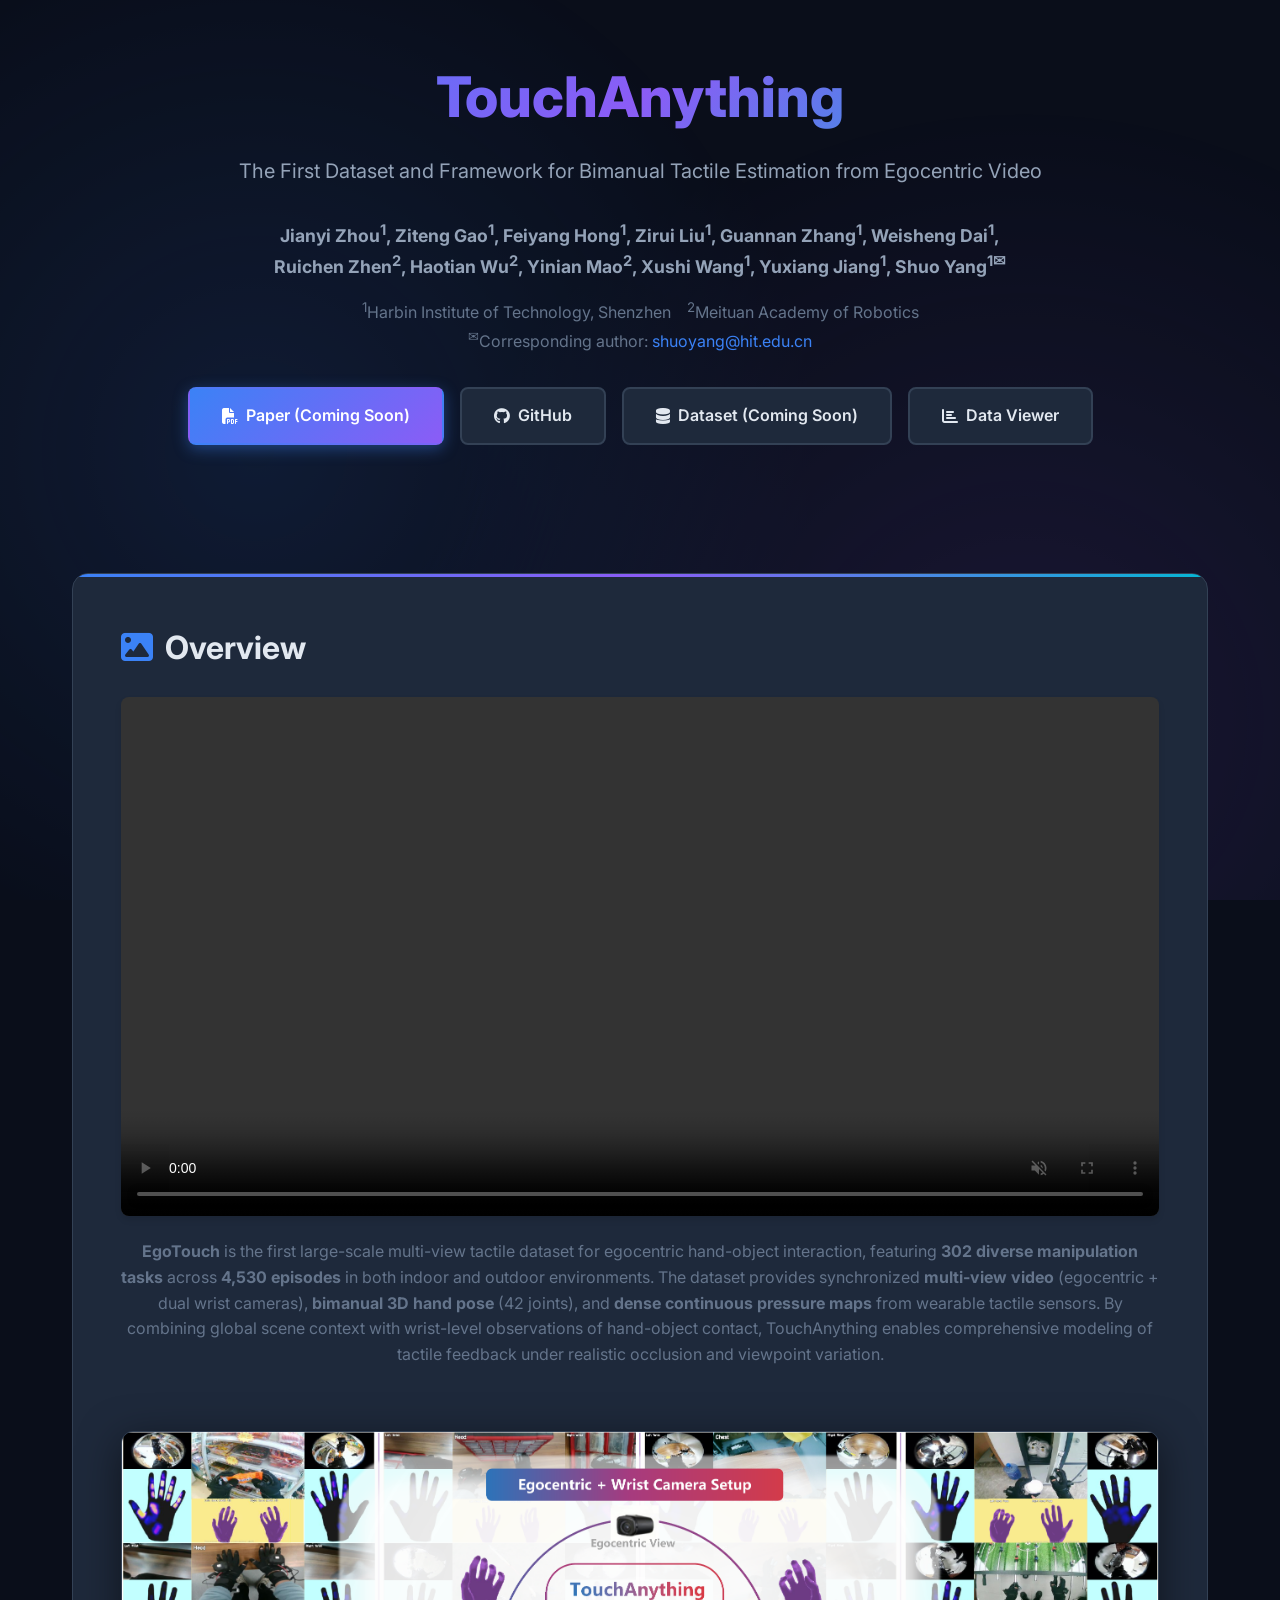
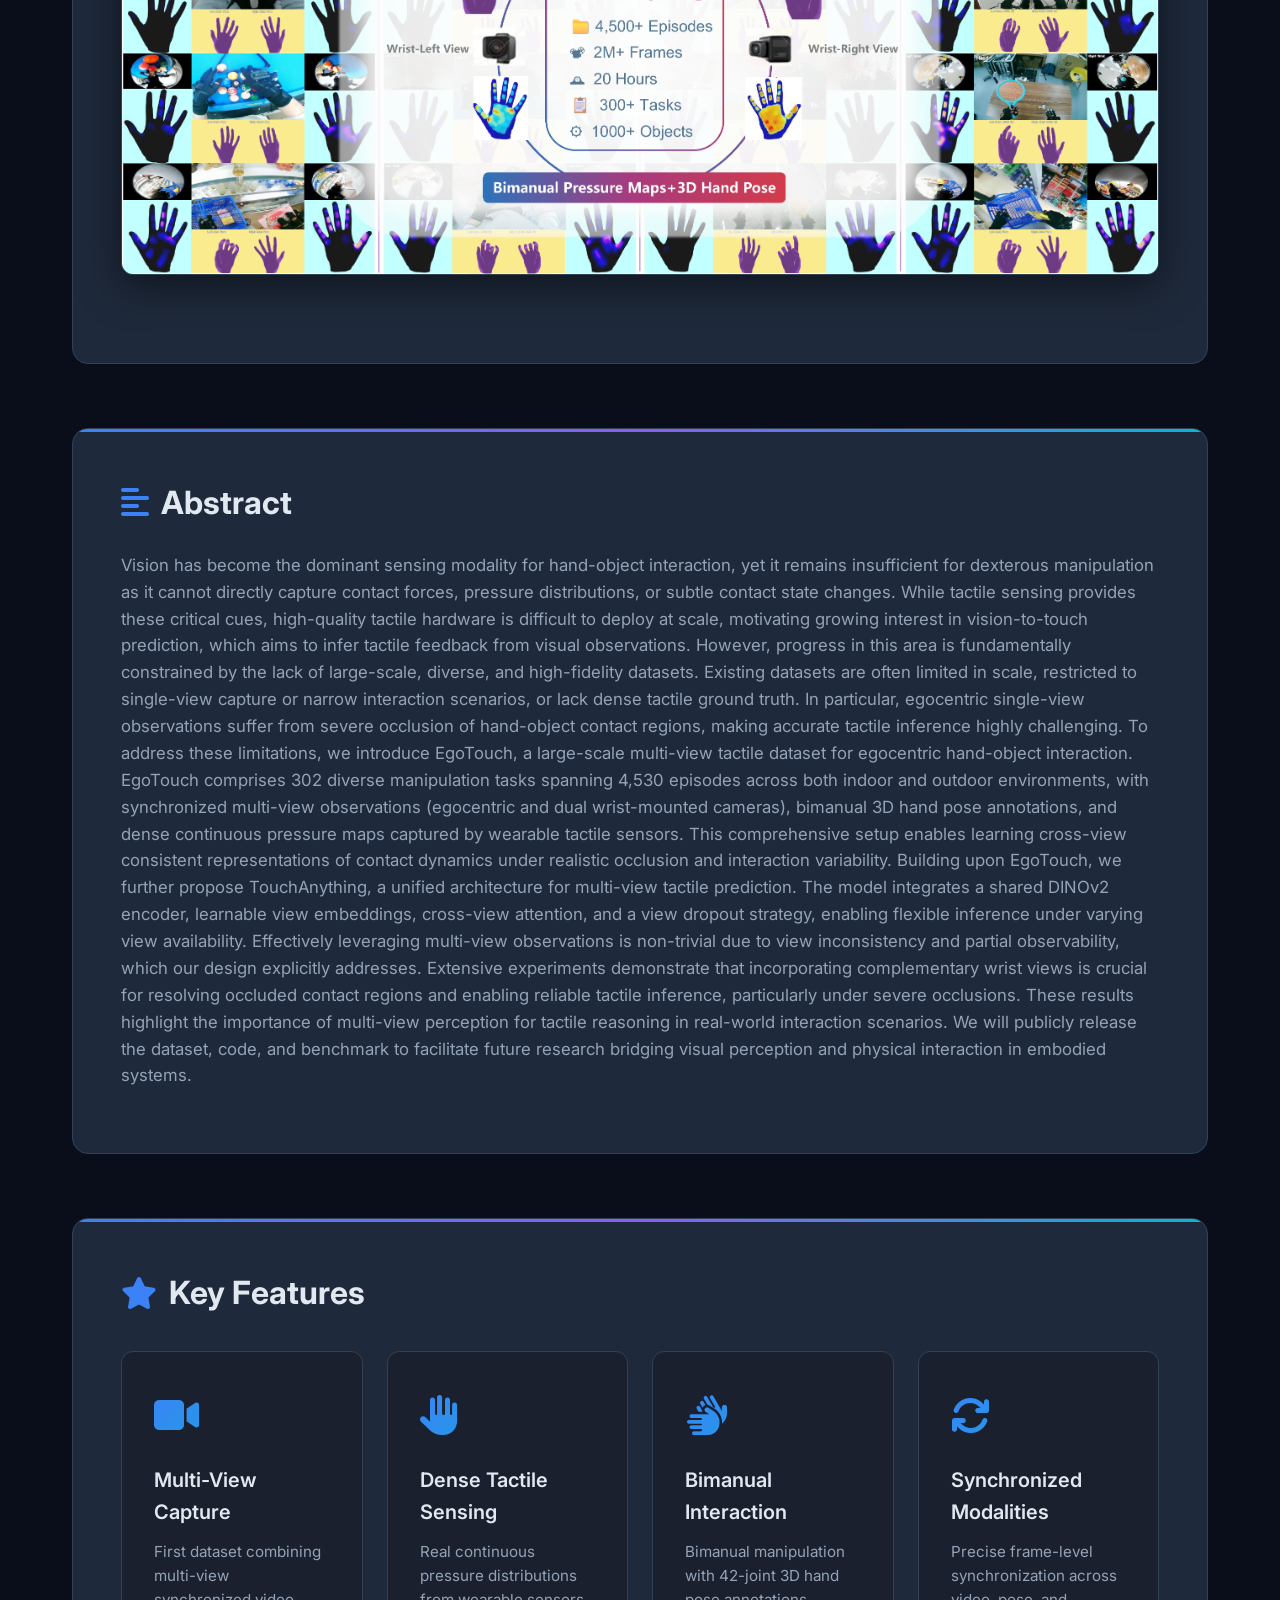
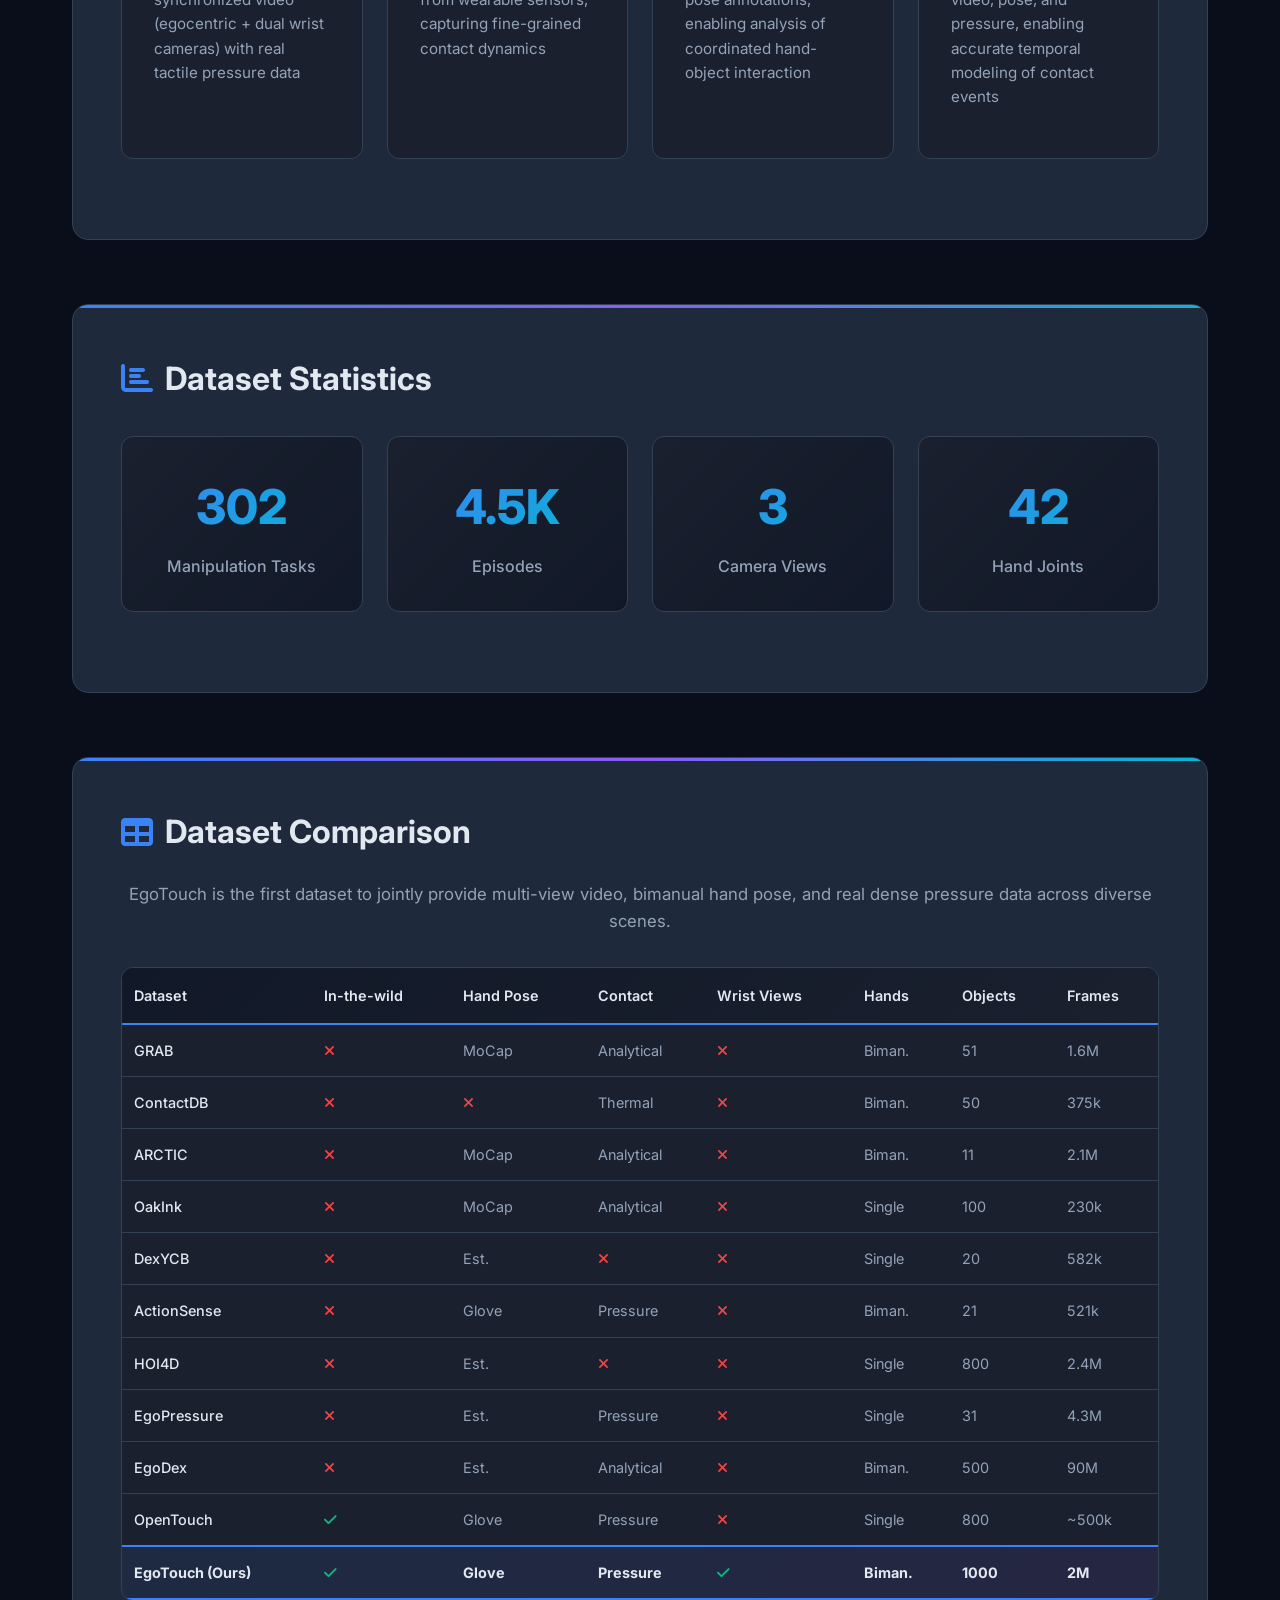
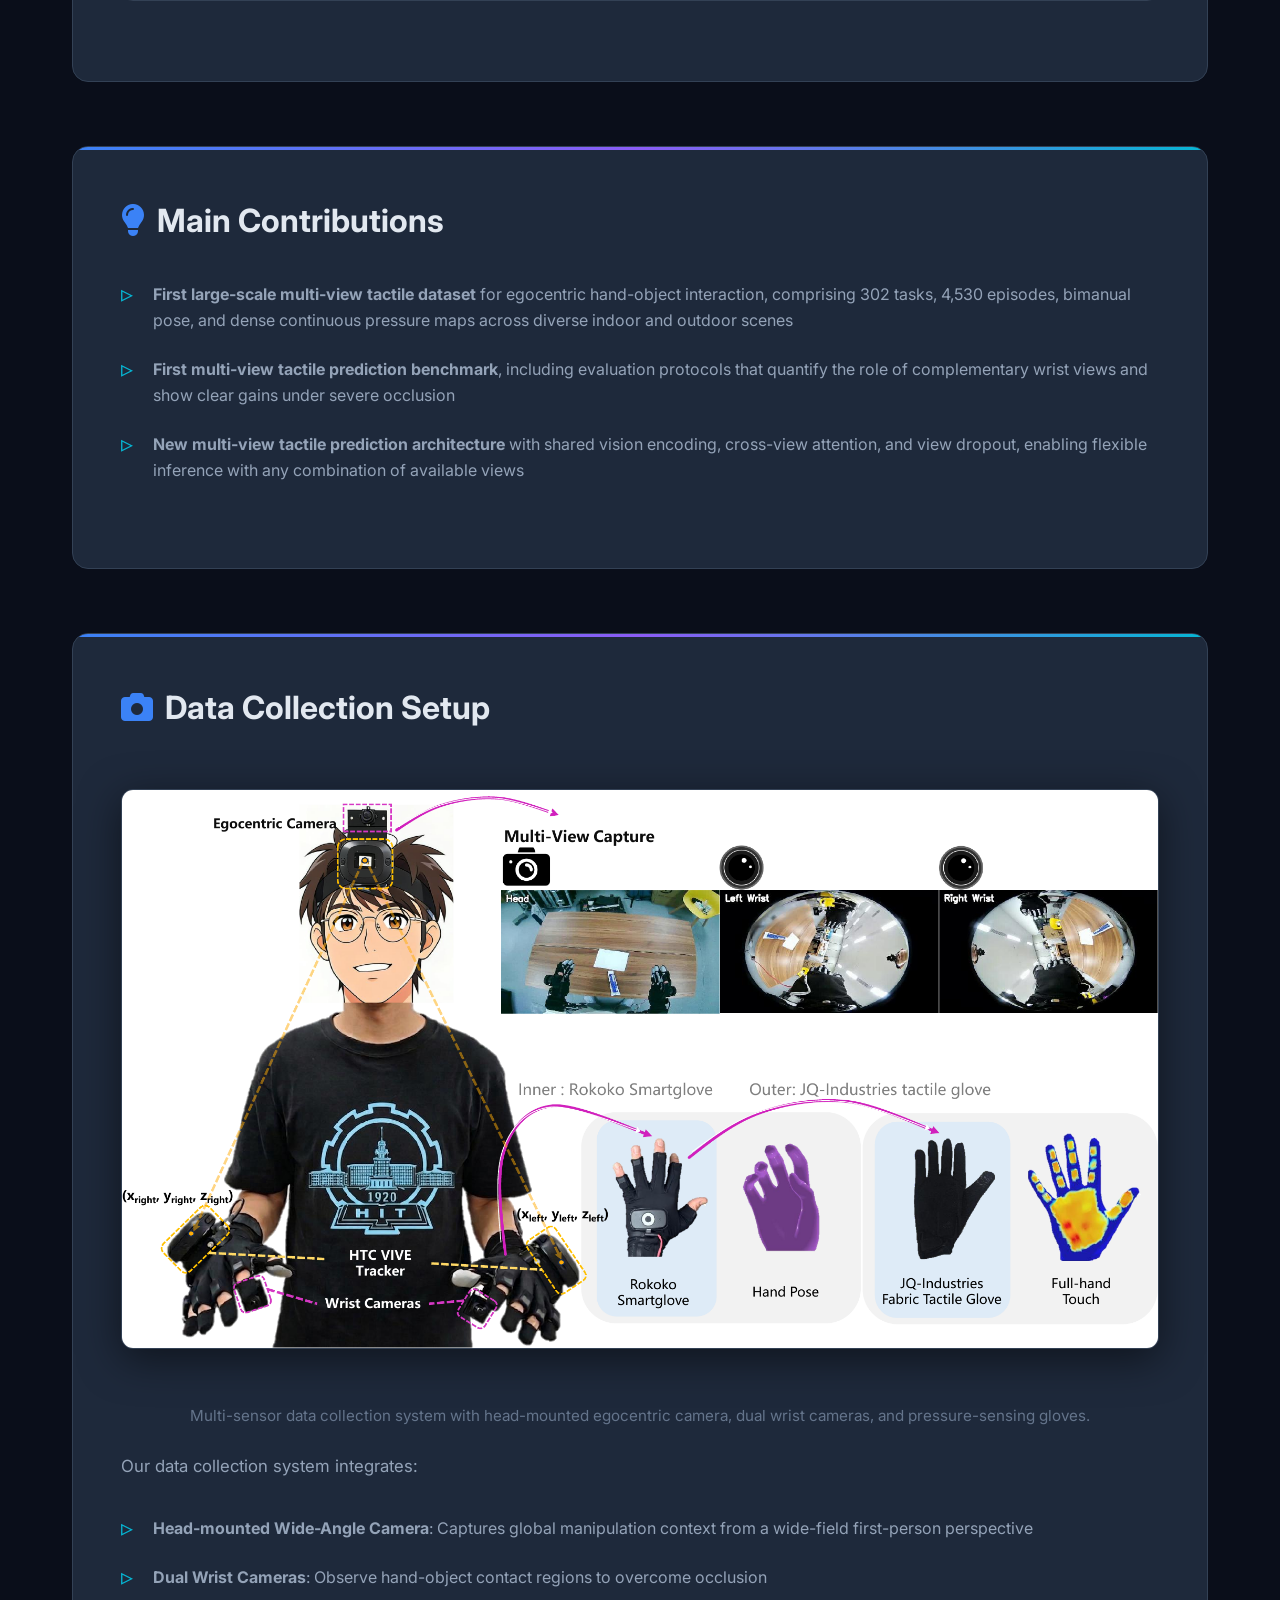
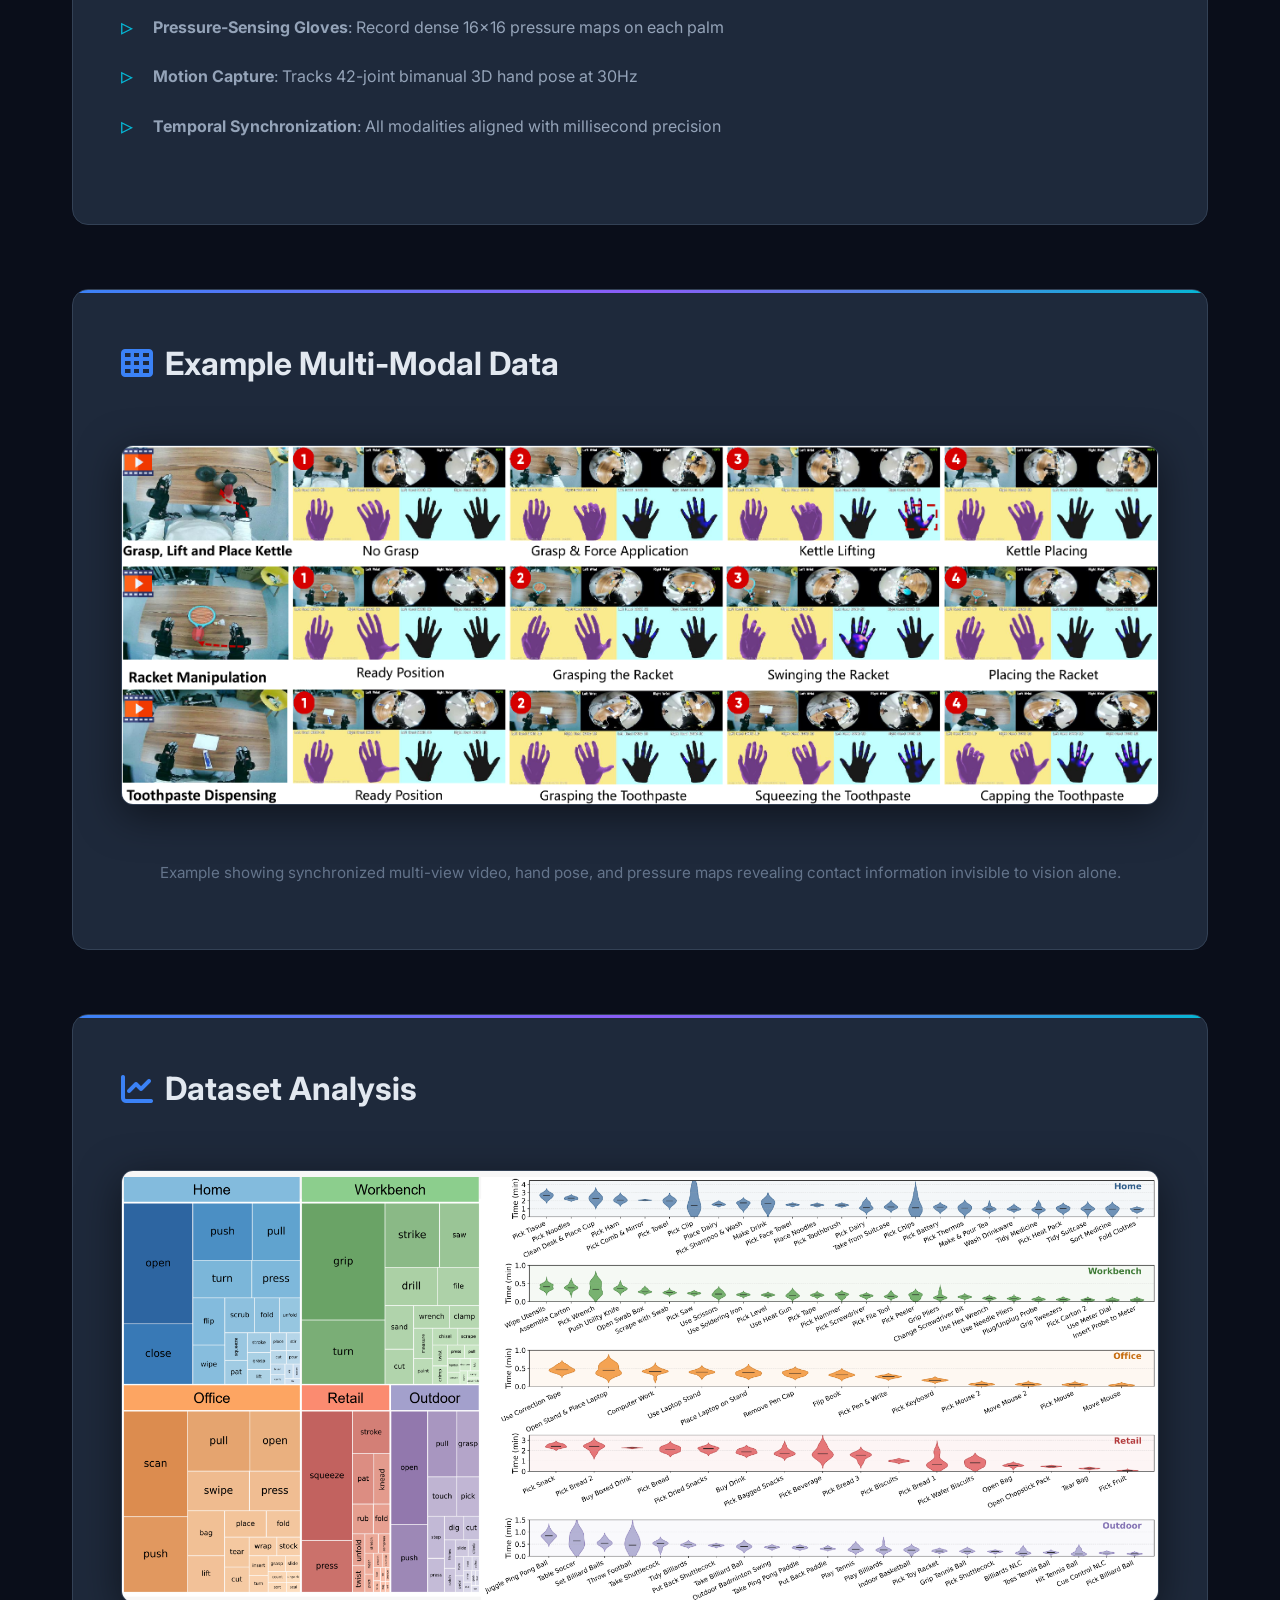
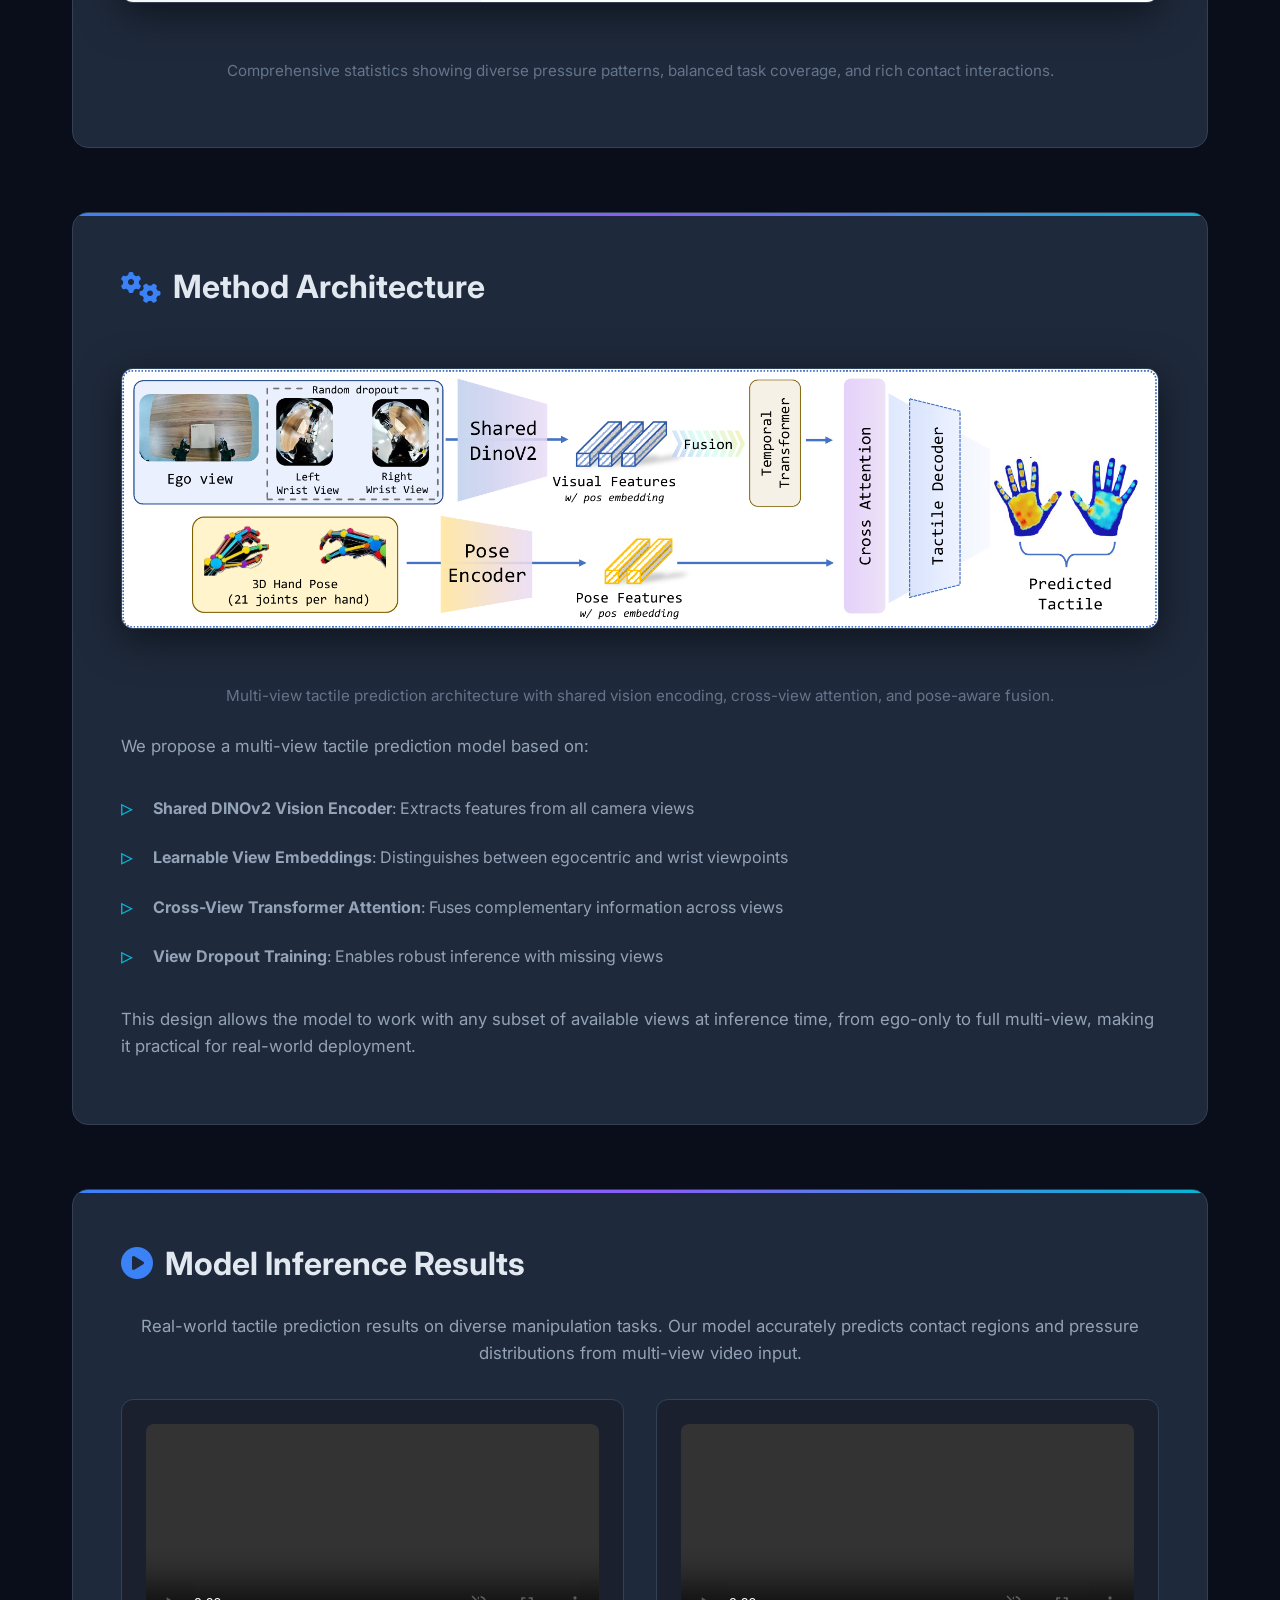
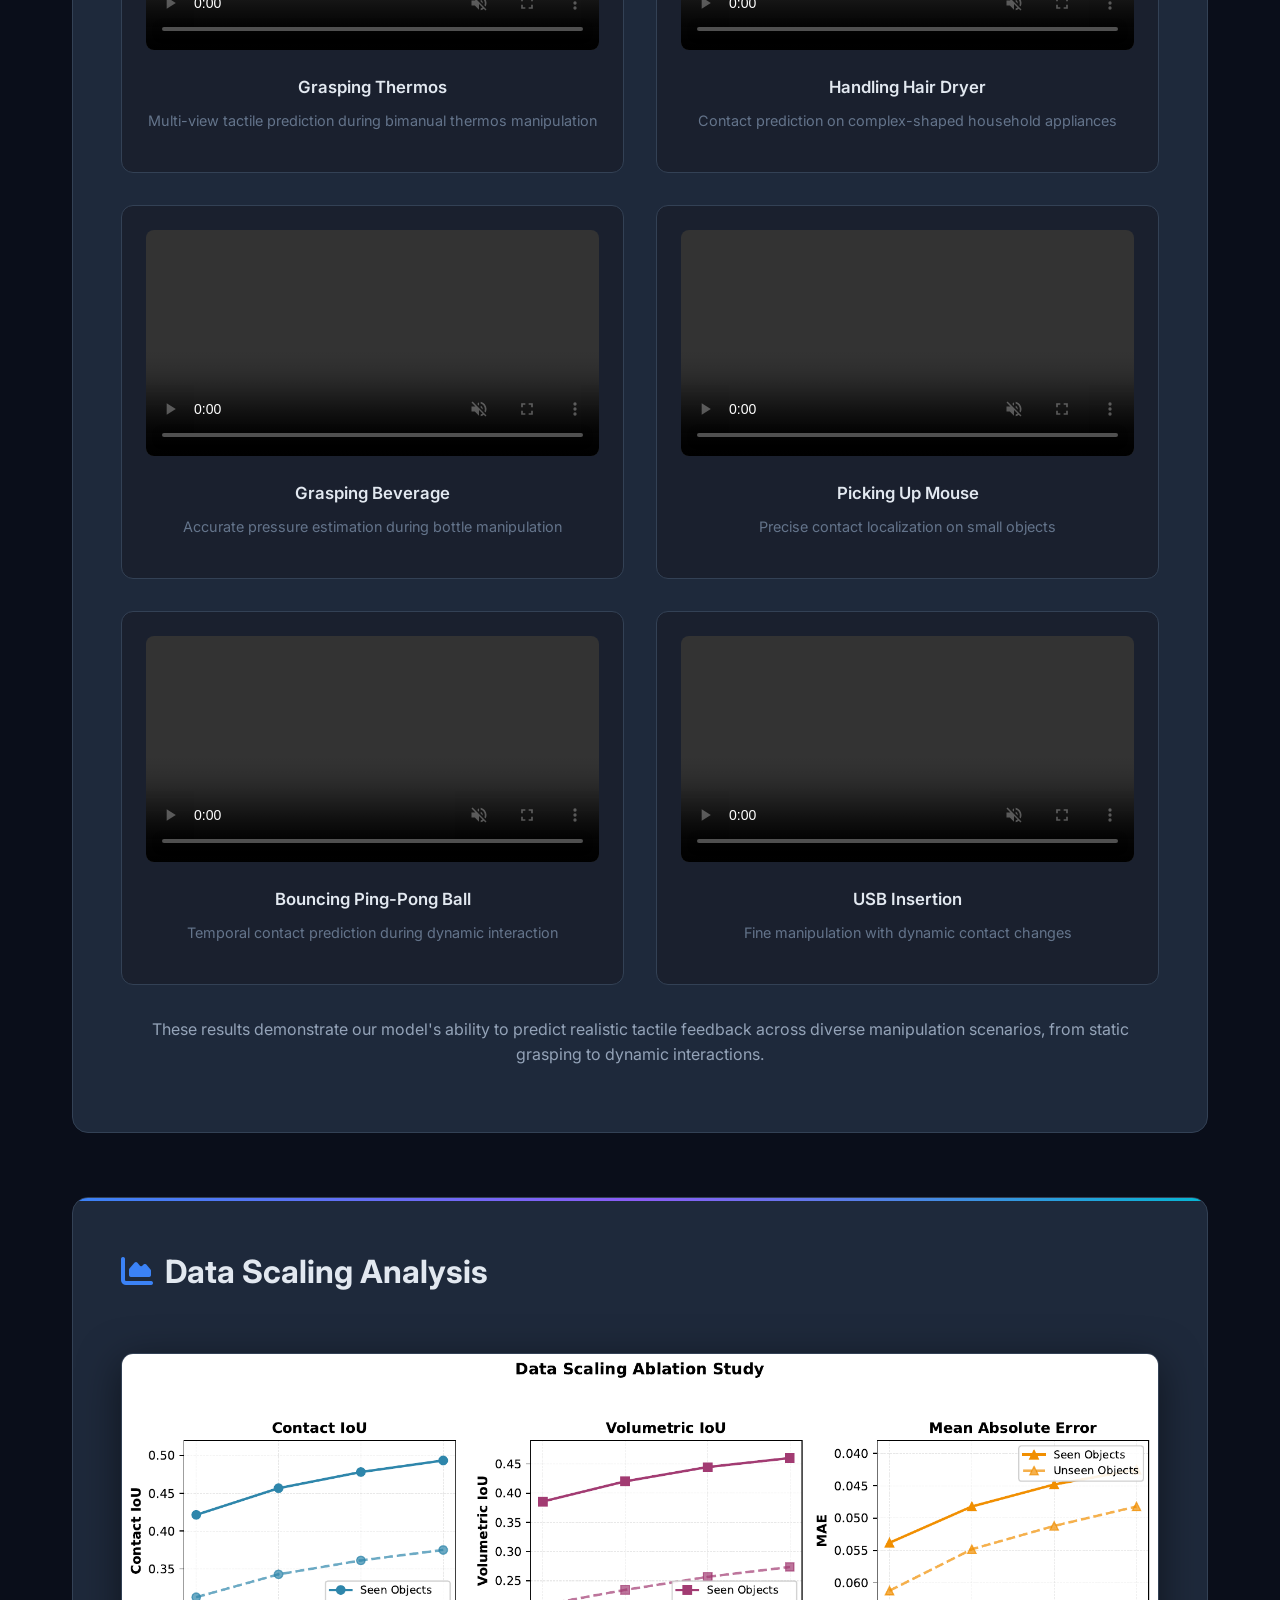
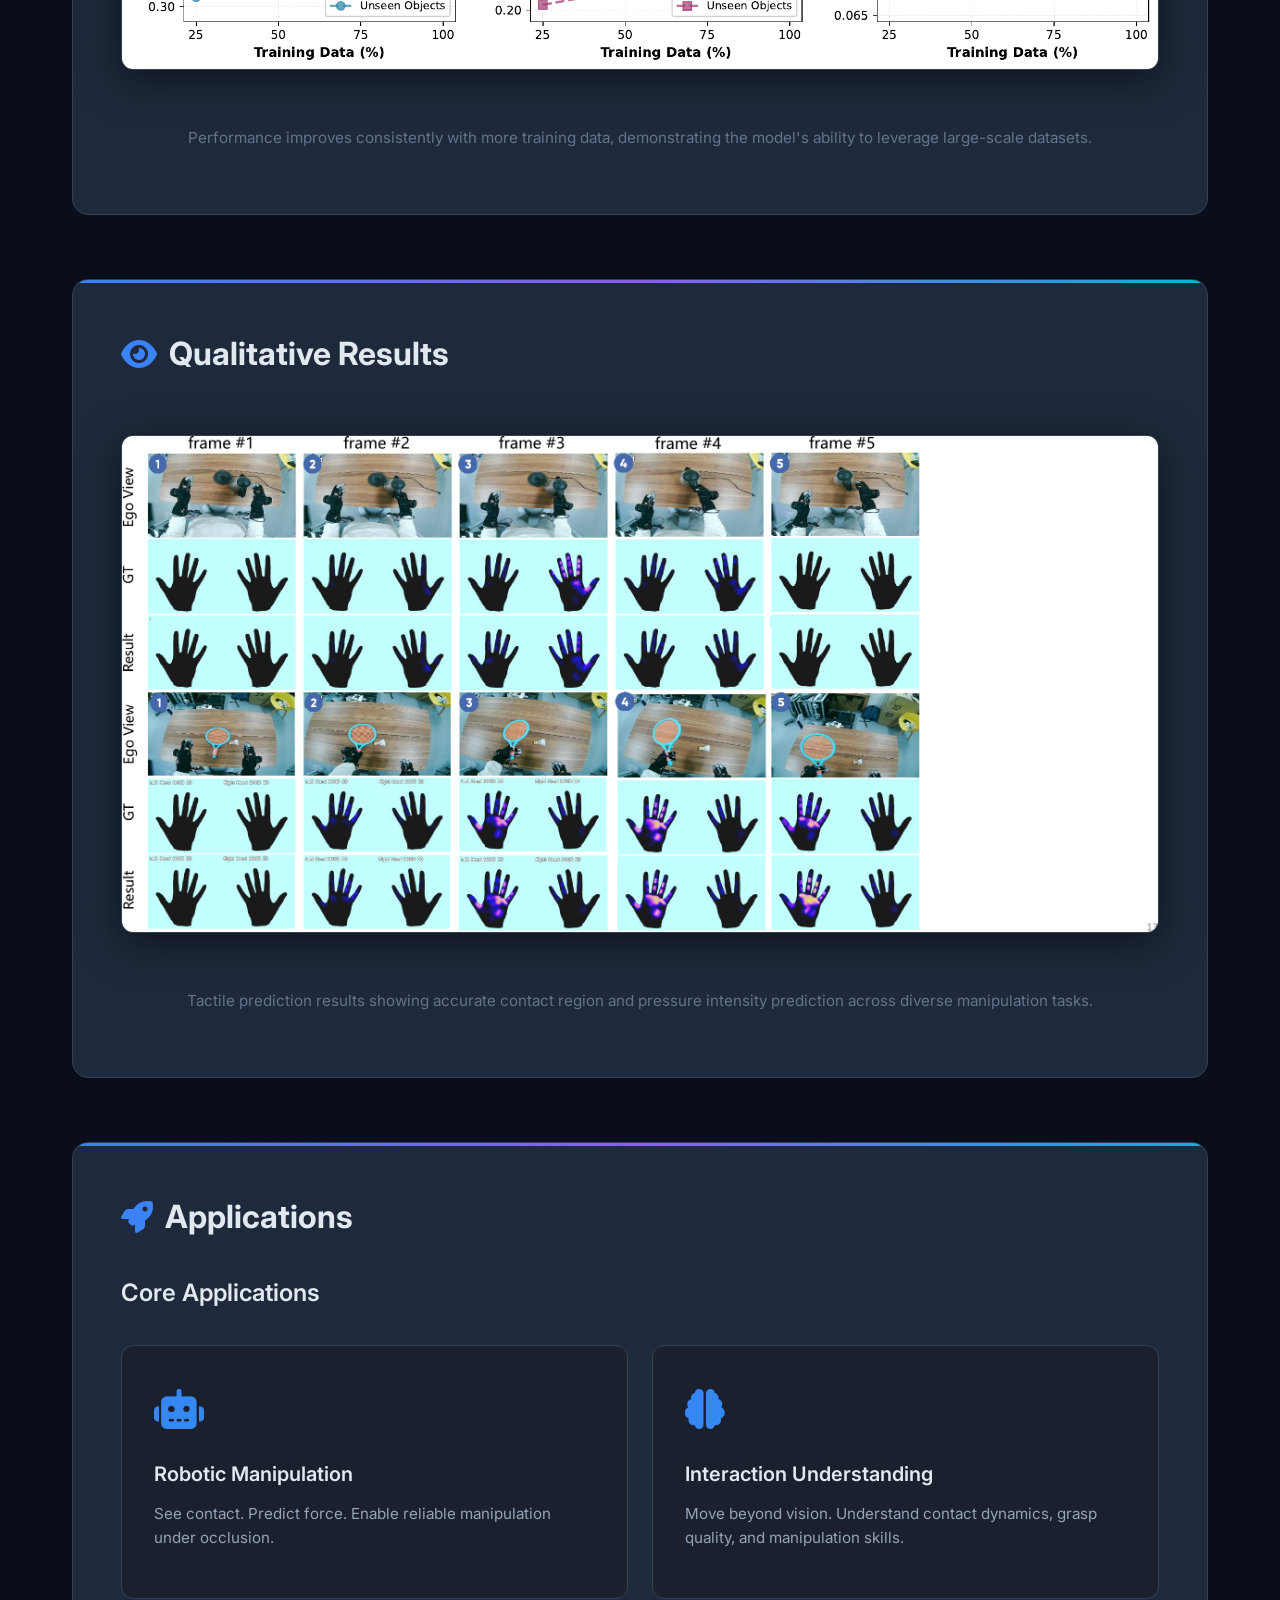
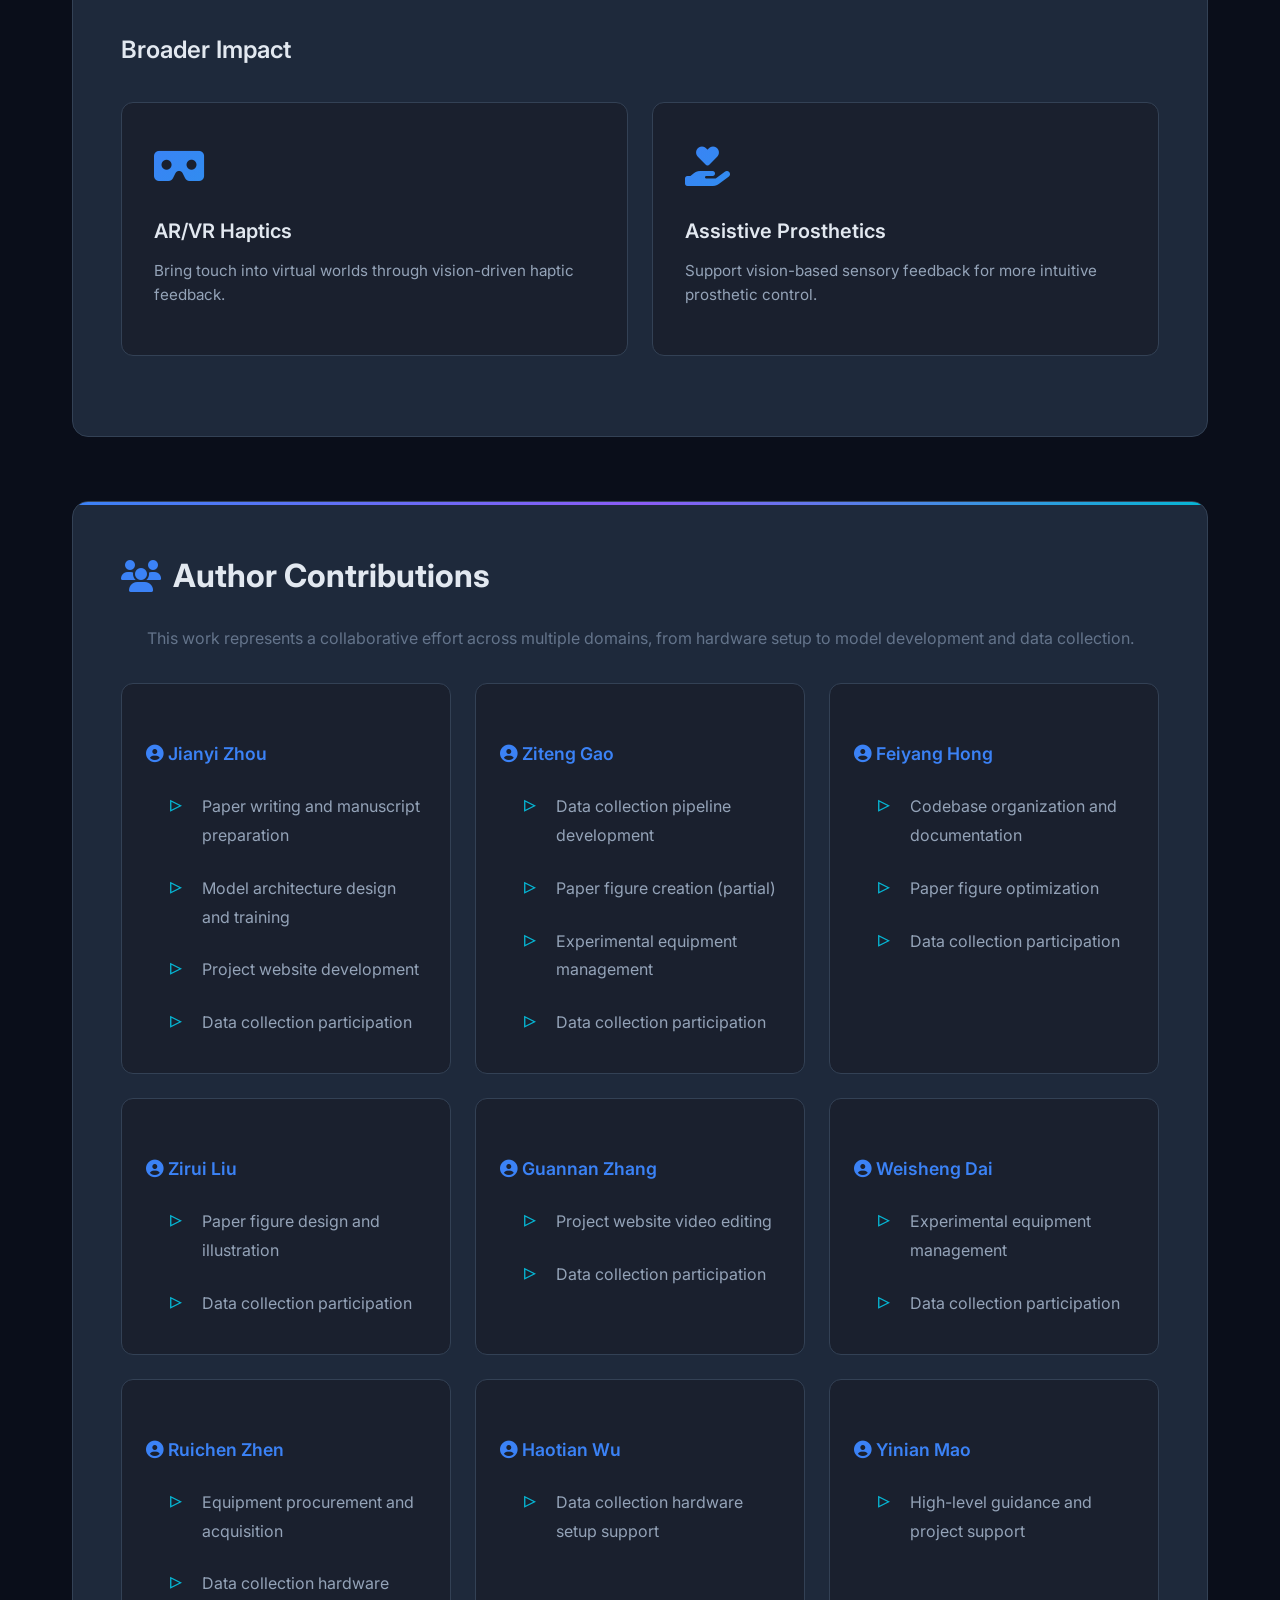
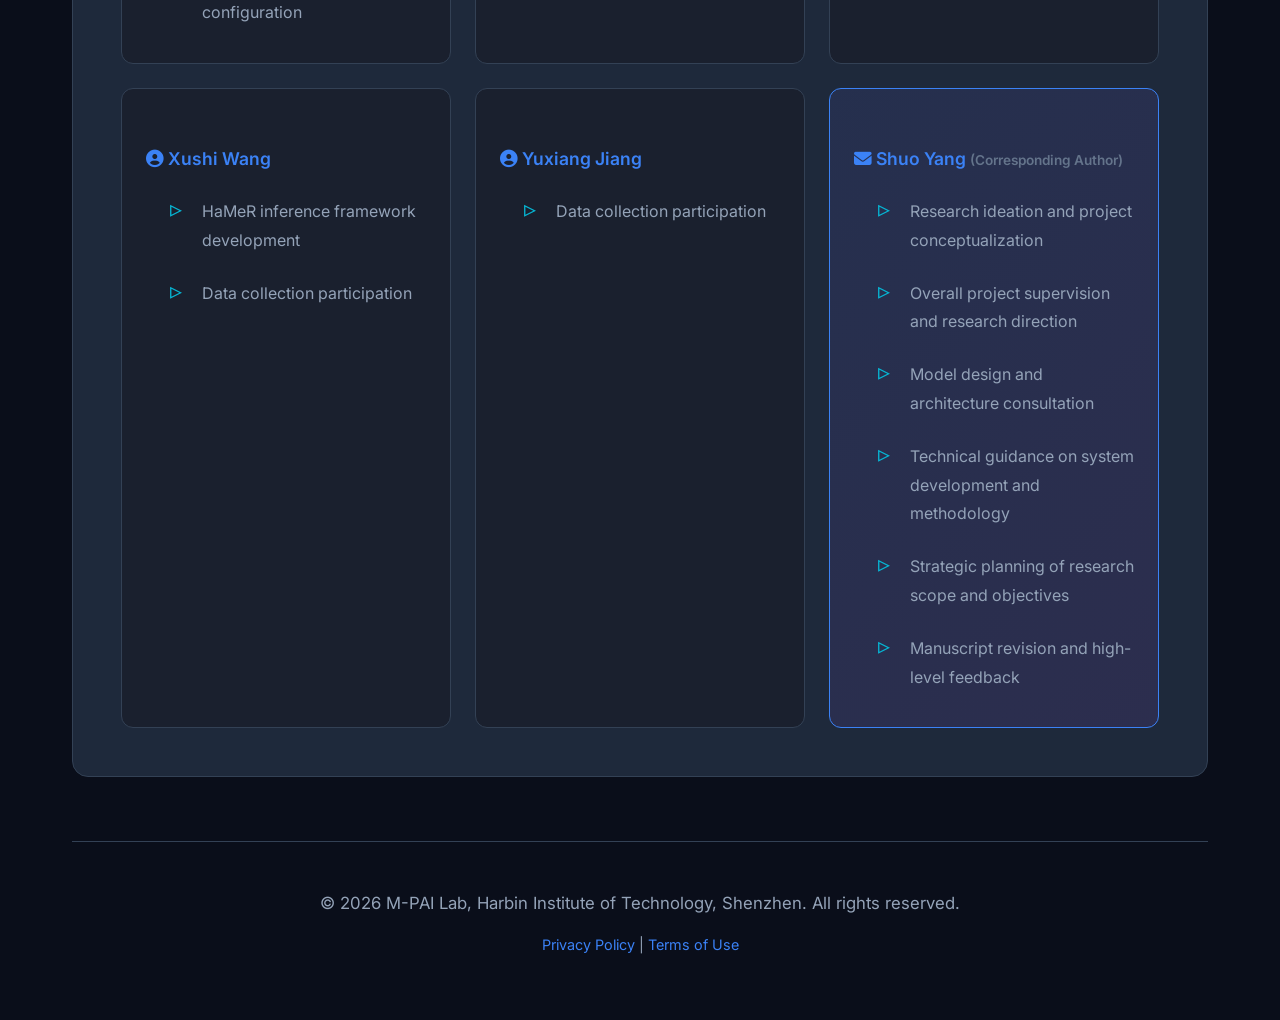
==== index.html @ e9e26b57 "update" ====
<!DOCTYPE html>
<html lang="en">
<head>
  <meta charset="utf-8">
  <meta name="viewport" content="width=device-width, initial-scale=1">
  
  <!-- Primary Meta Tags -->
  <meta name="title" content="TouchAnything: A Dataset and Framework for Bimanual Tactile Estimation from Egocentric Video">
  <meta name="description" content="First large-scale multi-view tactile dataset for egocentric hand-object interaction with 302 tasks, bimanual pose, and dense pressure maps.">
  <meta name="keywords" content="tactile prediction, egocentric vision, hand-object interaction, multi-view learning, pressure sensing, computer vision, robotics">
  <meta name="author" content="Jianyi Zhou, Ziteng Gao, Feiyang Hong, Zirui Liu, Guannan Zhang, Weisheng Dai, Yinian Mao, Ruichen Zhen, Haotian Wu, Xushi Wang, Yuxiang Jiang, Shuo Yang">
  <meta name="robots" content="index, follow">
  
  <!-- Open Graph / Facebook -->
  <meta property="og:type" content="article">
  <meta property="og:site_name" content="M-PAI Lab - Harbin Institute of Technology">
  <meta property="og:title" content="TouchAnything: Multi-View Tactile Prediction">
  <meta property="og:description" content="First large-scale multi-view tactile dataset for egocentric hand-object interaction">
  
  <!-- Twitter -->
  <meta name="twitter:card" content="summary_large_image">
  <meta name="twitter:title" content="TouchAnything: Multi-View Tactile Prediction">
  
  <!-- Academic/Research Specific -->
  <meta name="citation_title" content="TouchAnything: A Dataset and Framework for Bimanual Tactile Estimation from Egocentric Video">
  <meta name="citation_author" content="Jianyi Zhou">
  <meta name="citation_author" content="Ziteng Gao">
  <meta name="citation_author" content="Feiyang Hong">
  <meta name="citation_author" content="Zirui Liu">
  <meta name="citation_author" content="Guannan Zhang">
  <meta name="citation_author" content="Weisheng Dai">
  <meta name="citation_author" content="Ruichen Zhen">
  <meta name="citation_author" content="Haotian Wu">
  <meta name="citation_author" content="Yinian Mao">
  <meta name="citation_author" content="Xushi Wang">
  <meta name="citation_author" content="Yuxiang Jiang">
  <meta name="citation_author" content="Shuo Yang">
  <meta name="citation_publication_date" content="2026">
  
  <title>TouchAnything | Multi-View Tactile Prediction</title>
  
  <!-- Fonts -->
  <link href="https://fonts.googleapis.com/css2?family=Inter:wght@300;400;500;600;700;800;900&family=JetBrains+Mono:wght@400;500;600&display=swap" rel="stylesheet">
  
  <!-- Font Awesome -->
  <link rel="stylesheet" href="https://cdnjs.cloudflare.com/ajax/libs/font-awesome/6.4.0/css/all.min.css">
  
  <style>
    :root {
      --bg-primary: #0a0e1a;
      --bg-secondary: #111827;
      --bg-tertiary: #1a202e;
      --bg-card: #1e293b;
      --text-primary: #e2e8f0;
      --text-secondary: #94a3b8;
      --text-muted: #64748b;
      --accent-primary: #3b82f6;
      --accent-secondary: #8b5cf6;
      --accent-cyan: #06b6d4;
      --accent-pink: #ec4899;
      --border-color: #334155;
      --glow-blue: rgba(59, 130, 246, 0.3);
      --glow-purple: rgba(139, 92, 246, 0.3);
    }
    
    * {
      margin: 0;
      padding: 0;
      box-sizing: border-box;
    }
    
    body {
      font-family: 'Inter', sans-serif;
      background: var(--bg-primary);
      color: var(--text-primary);
      line-height: 1.6;
      overflow-x: hidden;
    }
    
    /* Animated Background */
    .bg-animation {
      position: fixed;
      top: 0;
      left: 0;
      width: 100%;
      height: 100%;
      z-index: 0;
      opacity: 0.4;
      background: 
        radial-gradient(circle at 20% 50%, var(--glow-blue) 0%, transparent 50%),
        radial-gradient(circle at 80% 80%, var(--glow-purple) 0%, transparent 50%);
      animation: bgShift 20s ease-in-out infinite;
    }
    
    @keyframes bgShift {
      0%, 100% { transform: translate(0, 0); }
      50% { transform: translate(50px, 50px); }
    }
    
    .container {
      max-width: 1200px;
      margin: 0 auto;
      padding: 0 2rem;
      position: relative;
      z-index: 1;
    }
    
    /* Header */
    header {
      padding: 4rem 0 2rem;
      text-align: center;
      position: relative;
    }
    
    h1 {
      font-size: 3.5rem;
      font-weight: 800;
      background: linear-gradient(135deg, var(--accent-primary), var(--accent-secondary), var(--accent-cyan));
      -webkit-background-clip: text;
      -webkit-text-fill-color: transparent;
      background-clip: text;
      margin-bottom: 1.5rem;
      line-height: 1.2;
      animation: fadeInUp 0.8s ease-out;
    }
    
    @keyframes fadeInUp {
      from {
        opacity: 0;
        transform: translateY(30px);
      }
      to {
        opacity: 1;
        transform: translateY(0);
      }
    }
    
    .subtitle {
      font-size: 1.25rem;
      color: var(--text-secondary);
      margin-bottom: 2rem;
      animation: fadeInUp 0.8s ease-out 0.2s both;
    }
    
    .authors {
      font-size: 1.1rem;
      color: var(--text-secondary);
      margin-bottom: 1rem;
      animation: fadeInUp 0.8s ease-out 0.3s both;
    }
    
    .affiliation {
      font-size: 1rem;
      color: var(--text-muted);
      margin-bottom: 2rem;
      animation: fadeInUp 0.8s ease-out 0.4s both;
    }
    
    /* Buttons */
    .button-group {
      display: flex;
      gap: 1rem;
      justify-content: center;
      flex-wrap: wrap;
      margin: 2rem 0;
      animation: fadeInUp 0.8s ease-out 0.5s both;
    }
    
    .btn {
      padding: 0.875rem 2rem;
      border-radius: 0.5rem;
      font-weight: 600;
      text-decoration: none;
      display: inline-flex;
      align-items: center;
      gap: 0.5rem;
      transition: all 0.3s ease;
      border: 2px solid transparent;
      position: relative;
      overflow: hidden;
    }
    
    .btn::before {
      content: '';
      position: absolute;
      top: 0;
      left: -100%;
      width: 100%;
      height: 100%;
      background: linear-gradient(90deg, transparent, rgba(255,255,255,0.1), transparent);
      transition: left 0.5s;
    }
    
    .btn:hover::before {
      left: 100%;
    }
    
    .btn-primary {
      background: linear-gradient(135deg, var(--accent-primary), var(--accent-secondary));
      color: white;
      box-shadow: 0 4px 15px rgba(59, 130, 246, 0.4);
    }
    
    .btn-primary:hover {
      transform: translateY(-2px);
      box-shadow: 0 6px 20px rgba(59, 130, 246, 0.6);
    }
    
    .btn-secondary {
      background: var(--bg-card);
      color: var(--text-primary);
      border-color: var(--border-color);
    }
    
    .btn-secondary:hover {
      border-color: var(--accent-primary);
      background: var(--bg-tertiary);
      transform: translateY(-2px);
    }
    
    /* Sections */
    section {
      margin: 4rem 0;
      padding: 3rem;
      background: var(--bg-card);
      border-radius: 1rem;
      border: 1px solid var(--border-color);
      position: relative;
      overflow: hidden;
      animation: fadeIn 0.8s ease-out;
    }
    
    section::before {
      content: '';
      position: absolute;
      top: 0;
      left: 0;
      right: 0;
      height: 3px;
      background: linear-gradient(90deg, var(--accent-primary), var(--accent-secondary), var(--accent-cyan));
    }
    
    @keyframes fadeIn {
      from { opacity: 0; }
      to { opacity: 1; }
    }
    
    h2 {
      font-size: 2rem;
      font-weight: 700;
      margin-bottom: 1.5rem;
      color: var(--text-primary);
      display: flex;
      align-items: center;
      gap: 0.75rem;
    }
    
    h2 i {
      color: var(--accent-primary);
    }
    
    h3 {
      font-size: 1.5rem;
      font-weight: 600;
      margin: 2rem 0 1rem;
      color: var(--text-primary);
    }
    
    p {
      color: var(--text-secondary);
      margin-bottom: 1rem;
      font-size: 1.05rem;
    }
    
    /* Feature Grid */
    .feature-grid {
      display: grid;
      grid-template-columns: repeat(4, 1fr);
      gap: 1.5rem;
      margin: 2rem 0;
    }
    
    @media (max-width: 1024px) {
      .feature-grid {
        grid-template-columns: repeat(2, 1fr);
      }
    }
    
    @media (max-width: 640px) {
      .feature-grid {
        grid-template-columns: 1fr;
      }
    }
    
    .feature-card {
      background: var(--bg-tertiary);
      padding: 2rem;
      border-radius: 0.75rem;
      border: 1px solid var(--border-color);
      transition: all 0.3s ease;
      position: relative;
    }
    
    .feature-card::before {
      content: '';
      position: absolute;
      top: 0;
      left: 0;
      right: 0;
      height: 2px;
      background: linear-gradient(90deg, var(--accent-primary), transparent);
      transform: scaleX(0);
      transition: transform 0.3s ease;
    }
    
    .feature-card:hover::before {
      transform: scaleX(1);
    }
    
    .feature-card:hover {
      transform: translateY(-5px);
      border-color: var(--accent-primary);
      box-shadow: 0 10px 30px rgba(59, 130, 246, 0.2);
    }
    
    .feature-icon {
      font-size: 2.5rem;
      margin-bottom: 1rem;
      background: linear-gradient(135deg, var(--accent-primary), var(--accent-cyan));
      -webkit-background-clip: text;
      -webkit-text-fill-color: transparent;
    }
    
    .feature-title {
      font-size: 1.25rem;
      font-weight: 600;
      margin-bottom: 0.75rem;
      color: var(--text-primary);
    }
    
    .feature-desc {
      color: var(--text-secondary);
      font-size: 0.95rem;
    }
    
    /* Stats */
    .stats-grid {
      display: grid;
      grid-template-columns: repeat(auto-fit, minmax(200px, 1fr));
      gap: 1.5rem;
      margin: 2rem 0;
    }
    
    .stat-card {
      text-align: center;
      padding: 2rem;
      background: linear-gradient(135deg, var(--bg-tertiary), var(--bg-secondary));
      border-radius: 0.75rem;
      border: 1px solid var(--border-color);
      transition: all 0.3s ease;
    }
    
    .stat-card:hover {
      transform: scale(1.05);
      border-color: var(--accent-primary);
    }
    
    .stat-number {
      font-size: 3rem;
      font-weight: 800;
      background: linear-gradient(135deg, var(--accent-primary), var(--accent-cyan));
      -webkit-background-clip: text;
      -webkit-text-fill-color: transparent;
      display: block;
      margin-bottom: 0.5rem;
    }
    
    .stat-label {
      color: var(--text-secondary);
      font-size: 1rem;
      font-weight: 500;
    }
    
    /* Table Styles */
    .table-container {
      overflow-x: auto;
      margin: 2rem 0;
      border-radius: 0.75rem;
      border: 1px solid var(--border-color);
      background: var(--bg-tertiary);
    }
    
    .comparison-table {
      width: 100%;
      border-collapse: collapse;
      font-size: 0.9rem;
    }
    
    .comparison-table thead {
      background: linear-gradient(135deg, var(--bg-secondary), var(--bg-tertiary));
      border-bottom: 2px solid var(--accent-primary);
    }
    
    .comparison-table th {
      padding: 1rem 0.75rem;
      text-align: left;
      font-weight: 600;
      color: var(--text-primary);
      white-space: nowrap;
    }
    
    .comparison-table tbody tr {
      border-bottom: 1px solid var(--border-color);
      transition: background 0.2s ease;
    }
    
    .comparison-table tbody tr:hover {
      background: rgba(59, 130, 246, 0.05);
    }
    
    .comparison-table tbody tr.highlight-row {
      background: linear-gradient(135deg, rgba(59, 130, 246, 0.1), rgba(139, 92, 246, 0.1));
      border-top: 2px solid var(--accent-primary);
      border-bottom: 2px solid var(--accent-primary);
    }
    
    .comparison-table tbody tr.highlight-row:hover {
      background: linear-gradient(135deg, rgba(59, 130, 246, 0.15), rgba(139, 92, 246, 0.15));
    }
    
    .comparison-table td {
      padding: 0.875rem 0.75rem;
      color: var(--text-secondary);
      white-space: nowrap;
    }
    
    .comparison-table td:first-child {
      font-weight: 500;
      color: var(--text-primary);
    }
    
    .comparison-table .highlight-row td {
      color: var(--text-primary);
    }
    
    @media (max-width: 768px) {
      .comparison-table {
        font-size: 0.8rem;
      }
      
      .comparison-table th,
      .comparison-table td {
        padding: 0.5rem 0.4rem;
      }
    }
    
    /* List Styles */
    ul {
      list-style: none;
      margin: 1.5rem 0;
    }
    
    li {
      padding: 0.75rem 0;
      padding-left: 2rem;
      position: relative;
      color: var(--text-secondary);
    }
    
    li::before {
      content: '▹';
      position: absolute;
      left: 0;
      color: var(--accent-cyan);
      font-size: 1.5rem;
      line-height: 1;
    }
    
    /* Code blocks */
    code {
      font-family: 'JetBrains Mono', monospace;
      background: var(--bg-secondary);
      padding: 0.25rem 0.5rem;
      border-radius: 0.25rem;
      color: var(--accent-cyan);
      font-size: 0.9rem;
    }
    
    pre {
      background: var(--bg-secondary);
      padding: 1.5rem;
      border-radius: 0.5rem;
      overflow-x: auto;
      border: 1px solid var(--border-color);
      margin: 1rem 0;
    }
    
    /* Images */
    .teaser-image {
      width: 100%;
      border-radius: 0.75rem;
      margin: 2rem 0;
      border: 1px solid var(--border-color);
      box-shadow: 0 10px 40px rgba(0, 0, 0, 0.5);
    }

    
    /* Footer */
    footer {
      text-align: center;
      padding: 3rem 0;
      color: var(--text-muted);
      border-top: 1px solid var(--border-color);
      margin-top: 4rem;
    }
    
    /* Responsive */
    @media (max-width: 768px) {
      h1 {
        font-size: 2.5rem;
      }
      
      .container {
        padding: 0 1rem;
      }
      
      section {
        padding: 2rem 1.5rem;
      }
    }
    
    /* Scroll animations */
    .fade-in {
      opacity: 0;
      transform: translateY(20px);
      transition: opacity 0.6s ease, transform 0.6s ease;
    }
    
    .fade-in.visible {
      opacity: 1;
      transform: translateY(0);
    }
    .app-grid {
      grid-template-columns: repeat(2, 1fr);
    }
  </style>
</head>
<body>
  <div class="bg-animation"></div>
  
  <div class="container">
    <header>
      <h1>TouchAnything</h1>
      <p class="subtitle">The First Dataset and Framework for Bimanual Tactile Estimation from Egocentric Video</p>
      <p class="authors">
        <strong>Jianyi Zhou<sup>1</sup>, Ziteng Gao<sup>1</sup>, Feiyang Hong<sup>1</sup>, Zirui Liu<sup>1</sup>, Guannan Zhang<sup>1</sup>, Weisheng Dai<sup>1</sup>, <br>Ruichen Zhen<sup>2</sup>, Haotian Wu<sup>2</sup>, Yinian Mao<sup>2</sup>, Xushi Wang<sup>1</sup>, Yuxiang Jiang<sup>1</sup>, Shuo Yang<sup>1✉</sup></strong>
      </p>
      <p class="affiliation">
        <sup>1</sup>Harbin Institute of Technology, Shenzhen &nbsp;&nbsp;
        <sup>2</sup>Meituan Academy of Robotics<br>
        <sup>✉</sup>Corresponding author: <a href="mailto:shuoyang@hit.edu.cn" style="color: var(--accent-primary); text-decoration: none;">shuoyang@hit.edu.cn</a>
      </p>
      
      <div class="button-group">
        <a href="#" class="btn btn-primary">
          <i class="fas fa-file-pdf"></i> Paper (Coming Soon)
        </a>
        <a href="https://github.com/Jianyi2004/TouchAnything" class="btn btn-secondary" target="_blank">
          <i class="fab fa-github"></i> GitHub
        </a>
        <a href="#" class="btn btn-secondary">
          <i class="fas fa-database"></i> Dataset (Coming Soon)
        </a>
        <a href="#" class="btn btn-secondary">
          <i class="fas fa-chart-bar"></i> Data Viewer
        </a>
      </div>
    </header>
    
    <!-- Teaser -->
    <section class="fade-in">
      <h2><i class="fas fa-image"></i> Overview</h2>
      
      <!-- Video Overview -->
      <div style="max-width: 100%; margin: 0 auto 2rem;">
        <video controls autoplay loop muted playsinline style="width: 100%; border-radius: 8px; box-shadow: 0 4px 6px rgba(0,0,0,0.1);">
          <source src="./static/videos/网站首页视频v5_final.mp4" type="video/mp4">
          Your browser does not support the video tag.
        </video>
        <p style="text-align: center; color: var(--text-muted); margin-top: 1rem; font-size: 1rem; line-height: 1.6;">
          <strong>EgoTouch</strong> is the first large-scale multi-view tactile dataset for egocentric hand-object interaction, featuring <strong>302 diverse manipulation tasks</strong> across <strong>4,530 episodes</strong> in both indoor and outdoor environments. The dataset provides synchronized <strong>multi-view video</strong> (egocentric + dual wrist cameras), <strong>bimanual 3D hand pose</strong> (42 joints), and <strong>dense continuous pressure maps</strong> from wearable tactile sensors. By combining global scene context with wrist-level observations of hand-object contact, TouchAnything enables comprehensive modeling of tactile feedback under realistic occlusion and viewpoint variation.
        </p>
      </div>
      
      <!-- Static Teaser Image (fallback/additional) -->
      <img src="./static/figures/teaser.png?v=2" alt="TouchAnything Overview" class="teaser-image">
    </section>
    
    <!-- Abstract -->
    <section class="fade-in">
      <h2><i class="fas fa-align-left"></i> Abstract</h2>
      <p>
        Vision has become the dominant sensing modality for hand-object interaction, yet it remains insufficient for dexterous manipulation as it cannot directly capture contact forces, pressure distributions, or subtle contact state changes. While tactile sensing provides these critical cues, high-quality tactile hardware is difficult to deploy at scale, motivating growing interest in vision-to-touch prediction, which aims to infer tactile feedback from visual observations.

However, progress in this area is fundamentally constrained by the lack of large-scale, diverse, and high-fidelity datasets. Existing datasets are often limited in scale, restricted to single-view capture or narrow interaction scenarios, or lack dense tactile ground truth. In particular, egocentric single-view observations suffer from severe occlusion of hand-object contact regions, making accurate tactile inference highly challenging.

To address these limitations, we introduce EgoTouch, a large-scale multi-view tactile dataset for egocentric hand-object interaction. EgoTouch comprises 302 diverse manipulation tasks spanning 4,530 episodes across both indoor and outdoor environments, with synchronized multi-view observations (egocentric and dual wrist-mounted cameras), bimanual 3D hand pose annotations, and dense continuous pressure maps captured by wearable tactile sensors. This comprehensive setup enables learning cross-view consistent representations of contact dynamics under realistic occlusion and interaction variability.

Building upon EgoTouch, we further propose TouchAnything, a unified architecture for multi-view tactile prediction. The model integrates a shared DINOv2 encoder, learnable view embeddings, cross-view attention, and a view dropout strategy, enabling flexible inference under varying view availability. Effectively leveraging multi-view observations is non-trivial due to view inconsistency and partial observability, which our design explicitly addresses.

Extensive experiments demonstrate that incorporating complementary wrist views is crucial for resolving occluded contact regions and enabling reliable tactile inference, particularly under severe occlusions. These results highlight the importance of multi-view perception for tactile reasoning in real-world interaction scenarios.

We will publicly release the dataset, code, and benchmark to facilitate future research bridging visual perception and physical interaction in embodied systems.
<!-- Vision has become the dominant sensing modality for hand-object interaction, yet it remains insufficient for dexterous manipulation as it cannot directly capture contact forces, pressure distributions, or subtle contact state changes. While tactile sensing provides these critical cues, high-quality tactile hardware is difficult to deploy at scale, motivating increasing interest in <em>vision-to-touch prediction</em>, which aims to infer tactile feedback from visual observations.

However, progress in this area is fundamentally limited by the lack of large-scale, diverse, and high-fidelity datasets. Existing datasets are often small, restricted to single-view capture or narrow interaction scenarios, or lack dense tactile ground truth. In particular, egocentric single-view observations suffer from severe occlusion of hand-object contact regions, making accurate tactile inference highly challenging.

To address these limitations, we introduce <strong>TouchAnything</strong>, a large-scale multi-view tactile dataset for egocentric hand-object interaction. TouchAnything contains 302 diverse manipulation tasks spanning 4,530 episodes across both indoor and outdoor environments, with synchronized multi-view observations (egocentric and dual wrist-mounted cameras), bimanual 3D hand pose annotations, and dense continuous pressure maps captured by wearable tactile sensors. This setup enables learning cross-view consistent representations of contact dynamics under realistic occlusion and interaction variability.

Building upon this dataset, we establish a new benchmark for multi-view tactile prediction and propose a unified architecture that leverages a shared DINOv2 encoder, learnable view embeddings, cross-view attention, and a view dropout strategy to support flexible inference under varying view availability. Effectively leveraging multi-view observations is non-trivial due to view inconsistency and partial observability, which our design explicitly addresses.

Extensive experiments demonstrate that incorporating complementary wrist views is critical for resolving occluded contact regions and enabling reliable tactile inference, particularly under severe occlusions, highlighting the importance of multi-view perception for tactile reasoning.

We will publicly release the dataset, code, and benchmark to bridge the gap between visual perception and physical interaction in embodied systems. -->
      </p>
    </section>
    
    <!-- Key Features -->
    <section class="fade-in">
      <h2><i class="fas fa-star"></i> Key Features</h2>
      <div class="feature-grid">
        <div class="feature-card">
          <div class="feature-icon"><i class="fas fa-video"></i></div>
          <div class="feature-title">Multi-View Capture</div>
          <p class="feature-desc">First dataset combining multi-view synchronized video (egocentric + dual wrist cameras) with real tactile pressure data</p>
        </div>
        
        <div class="feature-card">
          <div class="feature-icon"><i class="fas fa-hand-paper"></i></div>
          <div class="feature-title">Dense Tactile Sensing</div>
          <p class="feature-desc">Real continuous pressure distributions from wearable sensors, capturing fine-grained contact dynamics</p>
        </div>
        
        <div class="feature-card">
          <div class="feature-icon"><i class="fas fa-hands"></i></div>
          <div class="feature-title">Bimanual Interaction</div>
          <p class="feature-desc">Bimanual manipulation with 42-joint 3D hand pose annotations, enabling analysis of coordinated hand-object interaction</p>
        </div>
        
        <div class="feature-card">
          <div class="feature-icon"><i class="fas fa-sync"></i></div>
          <div class="feature-title">Synchronized Modalities</div>
          <p class="feature-desc">Precise frame-level synchronization across video, pose, and pressure, enabling accurate temporal modeling of contact events</p>
        </div>
      </div>
    </section>
    
    <!-- Dataset Statistics -->
    <section class="fade-in">
      <h2><i class="fas fa-chart-bar"></i> Dataset Statistics</h2>
      <div class="stats-grid">
        <div class="stat-card">
          <span class="stat-number">302</span>
          <span class="stat-label">Manipulation Tasks</span>
        </div>
        <div class="stat-card">
          <span class="stat-number">4.5K</span>
          <span class="stat-label">Episodes</span>
        </div>
        <div class="stat-card">
          <span class="stat-number">3</span>
          <span class="stat-label">Camera Views</span>
        </div>
        <div class="stat-card">
          <span class="stat-number">42</span>
          <span class="stat-label">Hand Joints</span>
        </div>
      </div>
    </section>
    
    <!-- Dataset Comparison Table -->
    <section class="fade-in">
      <h2><i class="fas fa-table"></i> Dataset Comparison</h2>
      <p style="text-align: center; color: var(--text-secondary); margin-bottom: 2rem;">
        EgoTouch is the first dataset to jointly provide multi-view video, bimanual hand pose, and real dense pressure data across diverse scenes.
      </p>
      <div class="table-container">
        <table class="comparison-table">
          <thead>
            <tr>
              <th>Dataset</th>
              <th>In-the-wild</th>
              <th>Hand Pose</th>
              <th>Contact</th>
              <th>Wrist Views</th>
              <th>Hands</th>
              <th>Objects</th>
              <th>Frames</th>
            </tr>
          </thead>
          <tbody>
            <tr>
              <td>GRAB</td>
              <td><i class="fas fa-times" style="color: #ef4444;"></i></td>
              <td>MoCap</td>
              <td>Analytical</td>
              <td><i class="fas fa-times" style="color: #ef4444;"></i></td>
              <td>Biman.</td>
              <td>51</td>
              <td>1.6M</td>
            </tr>
            <tr>
              <td>ContactDB</td>
              <td><i class="fas fa-times" style="color: #ef4444;"></i></td>
              <td><i class="fas fa-times" style="color: #ef4444;"></i></td>
              <td>Thermal</td>
              <td><i class="fas fa-times" style="color: #ef4444;"></i></td>
              <td>Biman.</td>
              <td>50</td>
              <td>375k</td>
            </tr>
            <tr>
              <td>ARCTIC</td>
              <td><i class="fas fa-times" style="color: #ef4444;"></i></td>
              <td>MoCap</td>
              <td>Analytical</td>
              <td><i class="fas fa-times" style="color: #ef4444;"></i></td>
              <td>Biman.</td>
              <td>11</td>
              <td>2.1M</td>
            </tr>
            <tr>
              <td>OakInk</td>
              <td><i class="fas fa-times" style="color: #ef4444;"></i></td>
              <td>MoCap</td>
              <td>Analytical</td>
              <td><i class="fas fa-times" style="color: #ef4444;"></i></td>
              <td>Single</td>
              <td>100</td>
              <td>230k</td>
            </tr>
            <tr>
              <td>DexYCB</td>
              <td><i class="fas fa-times" style="color: #ef4444;"></i></td>
              <td>Est.</td>
              <td><i class="fas fa-times" style="color: #ef4444;"></i></td>
              <td><i class="fas fa-times" style="color: #ef4444;"></i></td>
              <td>Single</td>
              <td>20</td>
              <td>582k</td>
            </tr>
            <tr>
              <td>ActionSense</td>
              <td><i class="fas fa-times" style="color: #ef4444;"></i></td>
              <td>Glove</td>
              <td>Pressure</td>
              <td><i class="fas fa-times" style="color: #ef4444;"></i></td>
              <td>Biman.</td>
              <td>21</td>
              <td>521k</td>
            </tr>
            <tr>
              <td>HOI4D</td>
              <td><i class="fas fa-times" style="color: #ef4444;"></i></td>
              <td>Est.</td>
              <td><i class="fas fa-times" style="color: #ef4444;"></i></td>
              <td><i class="fas fa-times" style="color: #ef4444;"></i></td>
              <td>Single</td>
              <td>800</td>
              <td>2.4M</td>
            </tr>
            <tr>
              <td>EgoPressure</td>
              <td><i class="fas fa-times" style="color: #ef4444;"></i></td>
              <td>Est.</td>
              <td>Pressure</td>
              <td><i class="fas fa-times" style="color: #ef4444;"></i></td>
              <td>Single</td>
              <td>31</td>
              <td>4.3M</td>
            </tr>
            <tr>
              <td>EgoDex</td>
              <td><i class="fas fa-times" style="color: #ef4444;"></i></td>
              <td>Est.</td>
              <td>Analytical</td>
              <td><i class="fas fa-times" style="color: #ef4444;"></i></td>
              <td>Biman.</td>
              <td>500</td>
              <td>90M</td>
            </tr>
            <tr>
              <td>OpenTouch</td>
              <td><i class="fas fa-check" style="color: #10b981;"></i></td>
              <td>Glove</td>
              <td>Pressure</td>
              <td><i class="fas fa-times" style="color: #ef4444;"></i></td>
              <td>Single</td>
              <td>800</td>
              <td>~500k</td>
            </tr>
            <tr class="highlight-row">
              <td><strong>EgoTouch (Ours)</strong></td>
              <td><i class="fas fa-check" style="color: #10b981;"></i></td>
              <td><strong>Glove</strong></td>
              <td><strong>Pressure</strong></td>
              <td><i class="fas fa-check" style="color: #10b981;"></i></td>
              <td><strong>Biman.</strong></td>
              <td><strong>1000</strong></td>
              <td><strong>2M</strong></td>
            </tr>
          </tbody>
        </table>
      </div>
    </section>
    
    <!-- Contributions -->
    <section class="fade-in">
      <h2><i class="fas fa-lightbulb"></i> Main Contributions</h2>
      <ul>
        <li><strong>First large-scale multi-view tactile dataset</strong> for egocentric hand-object interaction, comprising 302 tasks, 4,530 episodes, bimanual pose, and dense continuous pressure maps across diverse indoor and outdoor scenes</li>
        <li><strong>First multi-view tactile prediction benchmark</strong>, including evaluation protocols that quantify the role of complementary wrist views and show clear gains under severe occlusion</li>
        <li><strong>New multi-view tactile prediction architecture</strong> with shared vision encoding, cross-view attention, and view dropout, enabling flexible inference with any combination of available views</li>
      </ul>
    </section>
    
    <!-- Data Collection -->
    <section class="fade-in">
      <h2><i class="fas fa-camera"></i> Data Collection Setup</h2>
      <img src="./static/figures/data_collection.png" alt="Data Collection Setup" class="teaser-image">
      <p style="text-align: center; color: var(--text-muted); margin-top: 1rem; font-size: 0.95rem;">
        Multi-sensor data collection system with head-mounted egocentric camera, dual wrist cameras, and pressure-sensing gloves.
      </p>
      <p style="margin-top: 1.5rem;">
        Our data collection system integrates:
      </p>
      <ul>
        <li><strong>Head-mounted Wide-Angle Camera</strong>: Captures global manipulation context from a wide-field first-person perspective</li>
        <li><strong>Dual Wrist Cameras</strong>: Observe hand-object contact regions to overcome occlusion</li>
        <li><strong>Pressure-Sensing Gloves</strong>: Record dense 16×16 pressure maps on each palm</li>
        <li><strong>Motion Capture</strong>: Tracks 42-joint bimanual 3D hand pose at 30Hz</li>
        <li><strong>Temporal Synchronization</strong>: All modalities aligned with millisecond precision</li>
      </ul>
    </section>
    
    <!-- Example Data -->
    <section class="fade-in">
      <h2><i class="fas fa-th"></i> Example Multi-Modal Data</h2>
      <img src="./static/figures/example_of_touchanything.png" alt="Example Data" class="teaser-image">
      <p style="text-align: center; color: var(--text-muted); margin-top: 1rem; font-size: 0.95rem;">
        Example showing synchronized multi-view video, hand pose, and pressure maps revealing contact information invisible to vision alone.
      </p>
    </section>
    
    <!-- Dataset Statistics -->
    <section class="fade-in">
      <h2><i class="fas fa-chart-line"></i> Dataset Analysis</h2>
      <img src="./static/figures/data_statistic_4.png" alt="Dataset Statistics" class="teaser-image">
      <p style="text-align: center; color: var(--text-muted); margin-top: 1rem; font-size: 0.95rem;">
        Comprehensive statistics showing diverse pressure patterns, balanced task coverage, and rich contact interactions.
      </p>
    </section>
    
    <!-- Method Overview -->
    <section class="fade-in">
      <h2><i class="fas fa-cogs"></i> Method Architecture</h2>
      <img src="./static/figures/model_architecture.png" alt="Model Architecture" class="teaser-image">
      <p style="text-align: center; color: var(--text-muted); margin-top: 1rem; font-size: 0.95rem;">
        Multi-view tactile prediction architecture with shared vision encoding, cross-view attention, and pose-aware fusion.
      </p>
      <p style="margin-top: 1.5rem;">
        We propose a multi-view tactile prediction model based on:
      </p>
      <ul>
        <li><strong>Shared DINOv2 Vision Encoder</strong>: Extracts features from all camera views</li>
        <li><strong>Learnable View Embeddings</strong>: Distinguishes between egocentric and wrist viewpoints</li>
        <li><strong>Cross-View Transformer Attention</strong>: Fuses complementary information across views</li>
        <li><strong>View Dropout Training</strong>: Enables robust inference with missing views</li>
      </ul>
      <p>
        This design allows the model to work with any subset of available views at inference time, from ego-only to full multi-view, making it practical for real-world deployment.
      </p>
    </section>
    
    <!-- Model Inference Results -->
    <section class="fade-in">
      <h2><i class="fas fa-play-circle"></i> Model Inference Results</h2>
      <p style="text-align: center; color: var(--text-secondary); margin-bottom: 2rem;">
        Real-world tactile prediction results on diverse manipulation tasks. Our model accurately predicts contact regions and pressure distributions from multi-view video input.
      </p>
      
      <div style="display: grid; grid-template-columns: repeat(2, 1fr); gap: 2rem; margin-top: 2rem;">
        <!-- Video 1: 拿保温杯 -->
        <div style="background: var(--bg-tertiary); padding: 1.5rem; border-radius: 0.75rem; border: 1px solid var(--border-color);">
          <video controls loop muted playsinline style="width: 100%; border-radius: 0.5rem; margin-bottom: 1rem;">
            <source src="./static/videos/拿保温杯_20260325_171636_233_tactile.mp4" type="video/mp4">
            Your browser does not support the video tag.
          </video>
          <p style="text-align: center; color: var(--text-primary); font-weight: 600; margin-bottom: 0.5rem;">Grasping Thermos</p>
          <p style="text-align: center; color: var(--text-muted); font-size: 0.9rem;">Multi-view tactile prediction during bimanual thermos manipulation</p>
        </div>
        
        <!-- Video 2: 拿吹风机 -->
        <div style="background: var(--bg-tertiary); padding: 1.5rem; border-radius: 0.75rem; border: 1px solid var(--border-color);">
          <video controls loop muted playsinline style="width: 100%; border-radius: 0.5rem; margin-bottom: 1rem;">
            <source src="./static/videos/拿吹风机_20260320_094951_941_tactile.mp4" type="video/mp4">
            Your browser does not support the video tag.
          </video>
          <p style="text-align: center; color: var(--text-primary); font-weight: 600; margin-bottom: 0.5rem;">Handling Hair Dryer</p>
          <p style="text-align: center; color: var(--text-muted); font-size: 0.9rem;">Contact prediction on complex-shaped household appliances</p>
        </div>
        
        <!-- Video 3: 拿饮料 -->
        <div style="background: var(--bg-tertiary); padding: 1.5rem; border-radius: 0.75rem; border: 1px solid var(--border-color);">
          <video controls loop muted playsinline style="width: 100%; border-radius: 0.5rem; margin-bottom: 1rem;">
            <source src="./static/videos/拿饮料_20260325_163212_035_tactile.mp4" type="video/mp4">
            Your browser does not support the video tag.
          </video>
          <p style="text-align: center; color: var(--text-primary); font-weight: 600; margin-bottom: 0.5rem;">Grasping Beverage</p>
          <p style="text-align: center; color: var(--text-muted); font-size: 0.9rem;">Accurate pressure estimation during bottle manipulation</p>
        </div>
        
        <!-- Video 4: 拿鼠标 -->
        <div style="background: var(--bg-tertiary); padding: 1.5rem; border-radius: 0.75rem; border: 1px solid var(--border-color);">
          <video controls loop muted playsinline style="width: 100%; border-radius: 0.5rem; margin-bottom: 1rem;">
            <source src="./static/videos/拿鼠标2_20260316_215323_166_tactile.mp4" type="video/mp4">
            Your browser does not support the video tag.
          </video>
          <p style="text-align: center; color: var(--text-primary); font-weight: 600; margin-bottom: 0.5rem;">Picking Up Mouse</p>
          <p style="text-align: center; color: var(--text-muted); font-size: 0.9rem;">Precise contact localization on small objects</p>
        </div>
        
        <!-- Video 6: 颠乒乓球 -->
        <div style="background: var(--bg-tertiary); padding: 1.5rem; border-radius: 0.75rem; border: 1px solid var(--border-color);">
          <video controls loop muted playsinline style="width: 100%; border-radius: 0.5rem; margin-bottom: 1rem;">
            <source src="./static/videos/颠乒乓球_20260320_172305_280_tactile.mp4" type="video/mp4">
            Your browser does not support the video tag.
          </video>
          <p style="text-align: center; color: var(--text-primary); font-weight: 600; margin-bottom: 0.5rem;">Bouncing Ping-Pong Ball</p>
          <p style="text-align: center; color: var(--text-muted); font-size: 0.9rem;">Temporal contact prediction during dynamic interaction</p>
        </div>
        <!-- Video 5: 插拔USB -->
        <div style="background: var(--bg-tertiary); padding: 1.5rem; border-radius: 0.75rem; border: 1px solid var(--border-color);">
          <video controls loop muted playsinline style="width: 100%; border-radius: 0.5rem; margin-bottom: 1rem;">
            <source src="./static/videos/插拔USB接口_20260319_115454_872_tactile.mp4" type="video/mp4">
            Your browser does not support the video tag.
          </video>
          <p style="text-align: center; color: var(--text-primary); font-weight: 600; margin-bottom: 0.5rem;">USB Insertion</p>
          <p style="text-align: center; color: var(--text-muted); font-size: 0.9rem;">Fine manipulation with dynamic contact changes</p>
        </div>
        
      </div>
      
      <p style="text-align: center; color: var(--text-secondary); margin-top: 2rem; font-size: 1rem;">
        These results demonstrate our model's ability to predict realistic tactile feedback across diverse manipulation scenarios, from static grasping to dynamic interactions.
      </p>
    </section>
    
    <!-- Results: Data Scaling -->
    <section class="fade-in">
      <h2><i class="fas fa-chart-area"></i> Data Scaling Analysis</h2>
      <img src="./static/figures/data_scaling_ablation_combined.png" alt="Data Scaling" class="teaser-image">
      <p style="text-align: center; color: var(--text-muted); margin-top: 1rem; font-size: 0.95rem;">
        Performance improves consistently with more training data, demonstrating the model's ability to leverage large-scale datasets.
      </p>
    </section>
    
    <!-- Results: Per-Category Performance -->
    <!-- <section class="fade-in">
      <h2><i class="fas fa-tasks"></i> Performance by Task Category</h2>
      <img src="./static/figures/per_category_performance.png" alt="Per-Category Performance" class="teaser-image">
      <p style="text-align: center; color: var(--text-muted); margin-top: 1rem; font-size: 0.95rem;">
        Performance breakdown across task categories. Soft objects and outdoor activities are more challenging due to deformable materials and dynamic lighting.
      </p>
    </section> -->
    
    <!-- Qualitative Results -->
    <section class="fade-in">
      <h2><i class="fas fa-eye"></i> Qualitative Results</h2>
      <img src="./static/figures/infer_example.png" alt="Qualitative Results" class="teaser-image">
      <p style="text-align: center; color: var(--text-muted); margin-top: 1rem; font-size: 0.95rem;">
        Tactile prediction results showing accurate contact region and pressure intensity prediction across diverse manipulation tasks.
      </p>
    </section>
    
    <!-- Applications -->

     
     <section class="fade-in">
        <h2><i class="fas fa-rocket"></i> Applications</h2>

        <!-- 🔥 Core -->
        <h3 class="app-subtitle">Core Applications</h3>
        <div class="feature-grid app-grid">

          <div class="feature-card">
            <div class="feature-icon"><i class="fas fa-robot"></i></div>
            <div class="feature-title">Robotic Manipulation</div>
            <p class="feature-desc">See contact. Predict force. Enable reliable manipulation under occlusion.</p>
          </div>

          <div class="feature-card">
            <div class="feature-icon"><i class="fas fa-brain"></i></div>
            <div class="feature-title">Interaction Understanding</div>
            <p class="feature-desc">Move beyond vision. Understand contact dynamics, grasp quality, and manipulation skills.</p>
          </div>

        </div>

        <!-- 🌍 Broader -->
        <h3 class="app-subtitle">Broader Impact</h3>
        <div class="feature-grid app-grid">

          <div class="feature-card">
            <div class="feature-icon"><i class="fas fa-vr-cardboard"></i></div>
            <div class="feature-title">AR/VR Haptics</div>
            <p class="feature-desc">Bring touch into virtual worlds through vision-driven haptic feedback.</p>
          </div>

          <div class="feature-card">
            <div class="feature-icon"><i class="fas fa-hand-holding-heart"></i></div>
            <div class="feature-title">Assistive Prosthetics</div>
            <p class="feature-desc">Support vision-based sensory feedback for more intuitive prosthetic control.</p>
          </div>

        </div>
      </section>
    
    <!-- Citation -->
    <!-- <section class="fade-in">
      <h2><i class="fas fa-quote-right"></i> Citation</h2>
      <pre><code>@article{touchanything2026,
  title={TouchAnything: A Dataset and Framework for Bimanual Tactile Estimation from Egocentric Video},
  author={Jianyi Zhou\textsuperscript{1}, Ziteng Gao\textsuperscript{1}, Feiyang Hong\textsuperscript{1}, Zirui Liu\textsuperscript{1}, Guannan Zhang\textsuperscript{1}, Weisheng Dai\textsuperscript{1}, Ruichen Zhen\textsuperscript{2}, Xushi Wang\textsuperscript{1}, Yuxiang Jiang\textsuperscript{1}, Yinian Mao\textsuperscript{1}, Shuo Yang\textsuperscript{1,✉}},
  journal={Technical Report},
  year={2026},
  institution={\textsuperscript{1}Harbin Institute of Technology, Shenzhen, \textsuperscript{2}Meituan Academy of Robotics},
  note={\textsuperscript{✉}Corresponding author}
}</code></pre>
    </section> -->
    
    <!-- Author Contributions -->
    <section class="fade-in">
      <h2><i class="fas fa-users"></i> Author Contributions</h2>
      <p style="text-align: center; color: var(--text-muted); margin-bottom: 2rem; font-size: 1rem;">
        This work represents a collaborative effort across multiple domains, from hardware setup to model development and data collection.
      </p>
      
      <div style="display: grid; grid-template-columns: repeat(auto-fit, minmax(320px, 1fr)); gap: 1.5rem;">
        
        <!-- Jianyi Zhou -->
        <div style="background: var(--bg-tertiary); padding: 1.5rem; border-radius: 0.75rem; border: 1px solid var(--border-color);">
          <h3 style="color: var(--accent-primary); margin-bottom: 0.75rem; font-size: 1.1rem;">
            <i class="fas fa-user-circle"></i> Jianyi Zhou
          </h3>
          <ul style="color: var(--text-secondary); line-height: 1.8; margin: 0; padding-left: 1.5rem;">
            <li>Paper writing and manuscript preparation</li>
            <li>Model architecture design and training</li>
            <li>Project website development</li>
            <li>Data collection participation</li>
          </ul>
        </div>
        
        <!-- Ziteng Gao -->
        <div style="background: var(--bg-tertiary); padding: 1.5rem; border-radius: 0.75rem; border: 1px solid var(--border-color);">
          <h3 style="color: var(--accent-primary); margin-bottom: 0.75rem; font-size: 1.1rem;">
            <i class="fas fa-user-circle"></i> Ziteng Gao
          </h3>
          <ul style="color: var(--text-secondary); line-height: 1.8; margin: 0; padding-left: 1.5rem;">
            <li>Data collection pipeline development</li>
            <li>Paper figure creation (partial)</li>
            <li>Experimental equipment management</li>
            <li>Data collection participation</li>
          </ul>
        </div>
        
        <!-- Feiyang Hong -->
        <div style="background: var(--bg-tertiary); padding: 1.5rem; border-radius: 0.75rem; border: 1px solid var(--border-color);">
          <h3 style="color: var(--accent-primary); margin-bottom: 0.75rem; font-size: 1.1rem;">
            <i class="fas fa-user-circle"></i> Feiyang Hong
          </h3>
          <ul style="color: var(--text-secondary); line-height: 1.8; margin: 0; padding-left: 1.5rem;">
            <li>Codebase organization and documentation</li>
            <li>Paper figure optimization</li>
            <li>Data collection participation</li>
          </ul>
        </div>
        
        <!-- Zirui Liu -->
        <div style="background: var(--bg-tertiary); padding: 1.5rem; border-radius: 0.75rem; border: 1px solid var(--border-color);">
          <h3 style="color: var(--accent-primary); margin-bottom: 0.75rem; font-size: 1.1rem;">
            <i class="fas fa-user-circle"></i> Zirui Liu
          </h3>
          <ul style="color: var(--text-secondary); line-height: 1.8; margin: 0; padding-left: 1.5rem;">
            <li>Paper figure design and illustration</li>
            <li>Data collection participation</li>
          </ul>
        </div>
        
        <!-- Guannan Zhang -->
        <div style="background: var(--bg-tertiary); padding: 1.5rem; border-radius: 0.75rem; border: 1px solid var(--border-color);">
          <h3 style="color: var(--accent-primary); margin-bottom: 0.75rem; font-size: 1.1rem;">
            <i class="fas fa-user-circle"></i> Guannan Zhang
          </h3>
          <ul style="color: var(--text-secondary); line-height: 1.8; margin: 0; padding-left: 1.5rem;">
            <li>Project website video editing</li>
            <li>Data collection participation</li>
          </ul>
        </div>
        
        <!-- Weisheng Dai -->
        <div style="background: var(--bg-tertiary); padding: 1.5rem; border-radius: 0.75rem; border: 1px solid var(--border-color);">
          <h3 style="color: var(--accent-primary); margin-bottom: 0.75rem; font-size: 1.1rem;">
            <i class="fas fa-user-circle"></i> Weisheng Dai
          </h3>
          <ul style="color: var(--text-secondary); line-height: 1.8; margin: 0; padding-left: 1.5rem;">
            <li>Experimental equipment management</li>
            <li>Data collection participation</li>
          </ul>
        </div>
        
        <!-- Ruichen Zhen -->
        <div style="background: var(--bg-tertiary); padding: 1.5rem; border-radius: 0.75rem; border: 1px solid var(--border-color);">
          <h3 style="color: var(--accent-primary); margin-bottom: 0.75rem; font-size: 1.1rem;">
            <i class="fas fa-user-circle"></i> Ruichen Zhen
          </h3>
          <ul style="color: var(--text-secondary); line-height: 1.8; margin: 0; padding-left: 1.5rem;">
            <li>Equipment procurement and acquisition</li>
            <li>Data collection hardware configuration</li>
          </ul>
        </div>
        
        <!-- Haotian Wu -->
        <div style="background: var(--bg-tertiary); padding: 1.5rem; border-radius: 0.75rem; border: 1px solid var(--border-color);">
          <h3 style="color: var(--accent-primary); margin-bottom: 0.75rem; font-size: 1.1rem;">
            <i class="fas fa-user-circle"></i> Haotian Wu
          </h3>
          <ul style="color: var(--text-secondary); line-height: 1.8; margin: 0; padding-left: 1.5rem;">
            <li>Data collection hardware setup support</li>
          </ul>
        </div>
        
        <!-- Yinian Mao -->
        <div style="background: var(--bg-tertiary); padding: 1.5rem; border-radius: 0.75rem; border: 1px solid var(--border-color);">
          <h3 style="color: var(--accent-primary); margin-bottom: 0.75rem; font-size: 1.1rem;">
            <i class="fas fa-user-circle"></i> Yinian Mao
          </h3>
          <ul style="color: var(--text-secondary); line-height: 1.8; margin: 0; padding-left: 1.5rem;">
            <li>High-level guidance and project support</li>
          </ul>
        </div>

        <!-- Xushi Wang -->
        <div style="background: var(--bg-tertiary); padding: 1.5rem; border-radius: 0.75rem; border: 1px solid var(--border-color);">
          <h3 style="color: var(--accent-primary); margin-bottom: 0.75rem; font-size: 1.1rem;">
            <i class="fas fa-user-circle"></i> Xushi Wang
          </h3>
          <ul style="color: var(--text-secondary); line-height: 1.8; margin: 0; padding-left: 1.5rem;">
            <li>HaMeR inference framework development</li>
            <li>Data collection participation</li>
          </ul>
        </div>
        
        <!-- Yuxiang Jiang -->
        <div style="background: var(--bg-tertiary); padding: 1.5rem; border-radius: 0.75rem; border: 1px solid var(--border-color);">
          <h3 style="color: var(--accent-primary); margin-bottom: 0.75rem; font-size: 1.1rem;">
            <i class="fas fa-user-circle"></i> Yuxiang Jiang
          </h3>
          <ul style="color: var(--text-secondary); line-height: 1.8; margin: 0; padding-left: 1.5rem;">
            <li>Data collection participation</li>
          </ul>
        </div>
        
        
        <!-- Shuo Yang -->
        <div style="background: linear-gradient(135deg, rgba(99, 102, 241, 0.1), rgba(168, 85, 247, 0.1)); padding: 1.5rem; border-radius: 0.75rem; border: 1px solid var(--accent-primary);">
          <h3 style="color: var(--accent-primary); margin-bottom: 0.75rem; font-size: 1.1rem;">
            <i class="fas fa-envelope"></i> Shuo Yang <span style="font-size: 0.85rem; color: var(--text-muted);">(Corresponding Author)</span>
          </h3>
          <ul style="color: var(--text-secondary); line-height: 1.8; margin: 0; padding-left: 1.5rem;">
            <li>Research ideation and project conceptualization</li>
            <li>Overall project supervision and research direction</li>
            <li>Model design and architecture consultation</li>
            <li>Technical guidance on system development and methodology</li>
            <li>Strategic planning of research scope and objectives</li>
            <li>Manuscript revision and high-level feedback</li>
          </ul>
        </div>
        
      </div>
    </section>
    
    <footer>
      <p>&copy; 2026 M-PAI Lab, Harbin Institute of Technology, Shenzhen. All rights reserved.</p>
      <p style="margin-top: 1rem; font-size: 0.9rem;">
        <a href="#" style="color: var(--accent-primary); text-decoration: none;">Privacy Policy</a> | 
        <a href="#" style="color: var(--accent-primary); text-decoration: none;">Terms of Use</a>
      </p>
    </footer>
  </div>
  
  <script>
    // Scroll animations
    const observerOptions = {
      threshold: 0.1,
      rootMargin: '0px 0px -50px 0px'
    };
    
    const observer = new IntersectionObserver((entries) => {
      entries.forEach(entry => {
        if (entry.isIntersecting) {
          entry.target.classList.add('visible');
        }
      });
    }, observerOptions);
    
    document.querySelectorAll('.fade-in').forEach(el => {
      observer.observe(el);
    });
  </script>
</body>
</html>
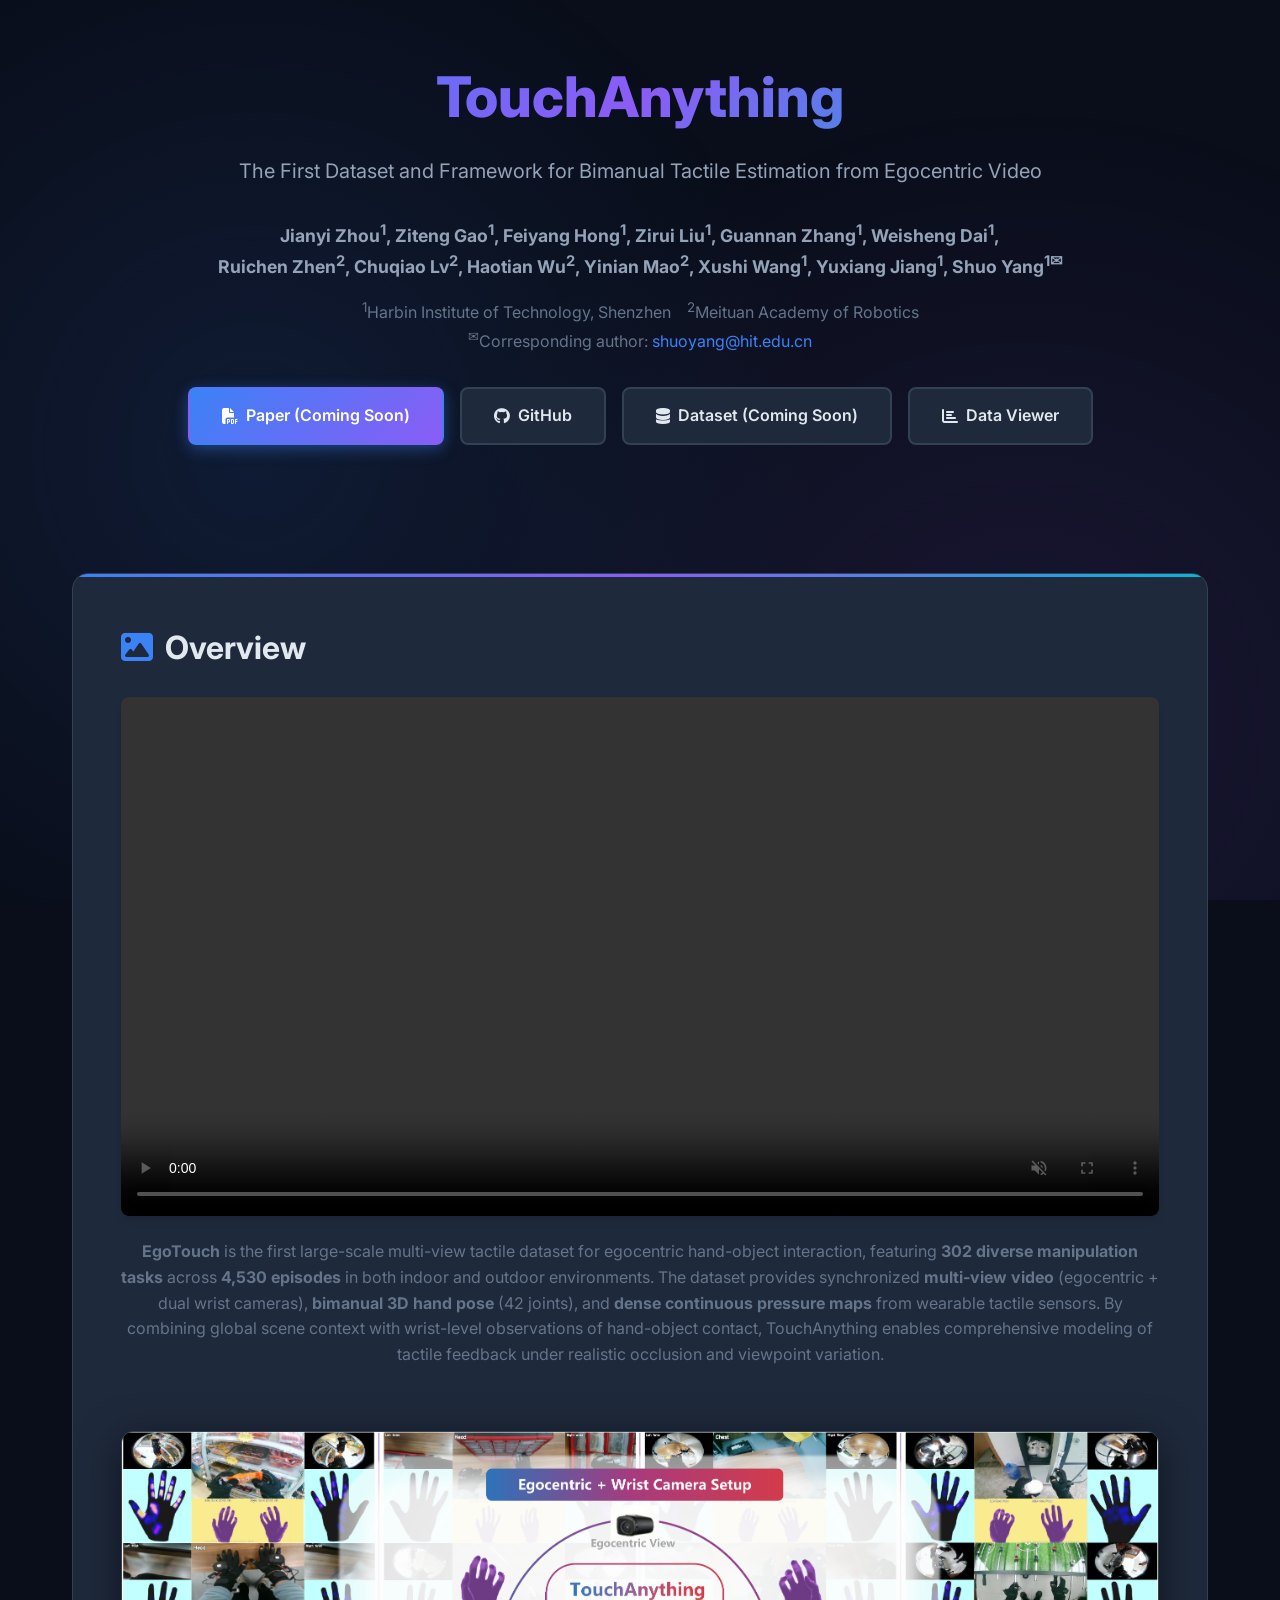
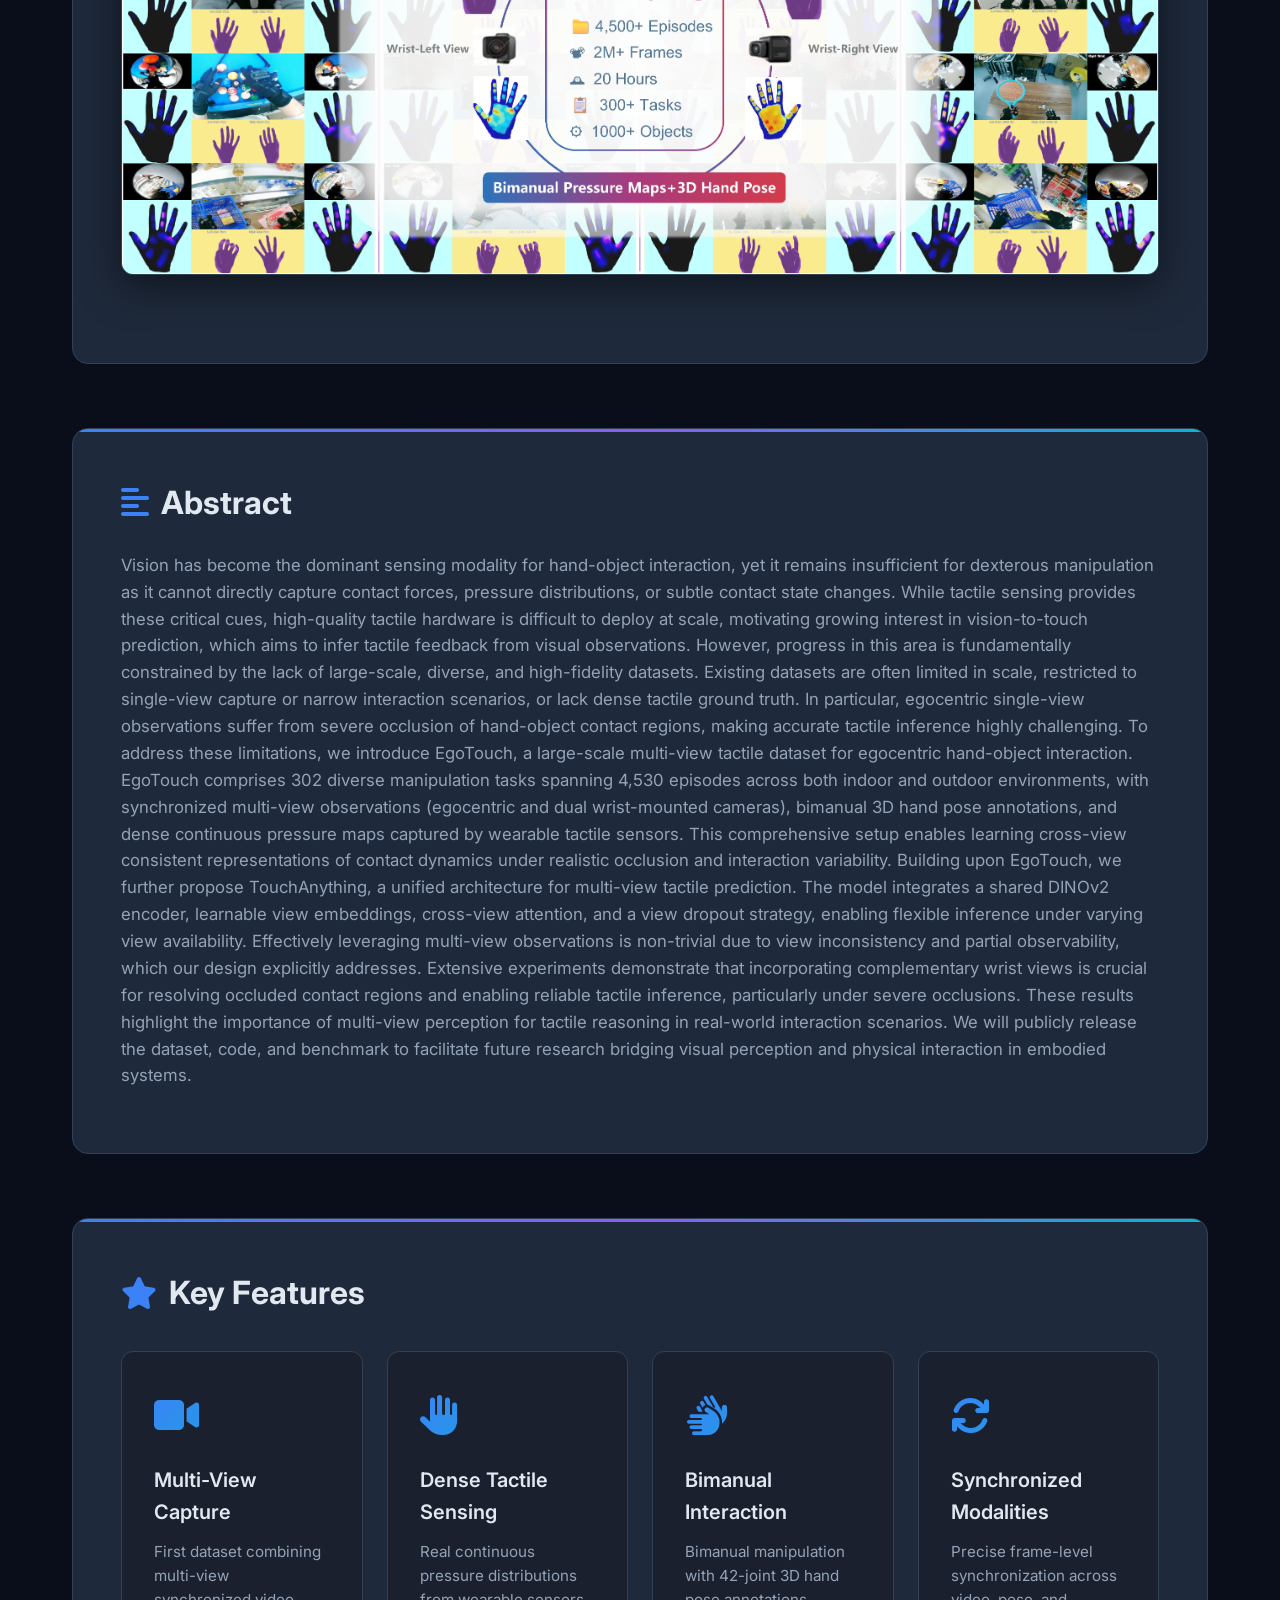
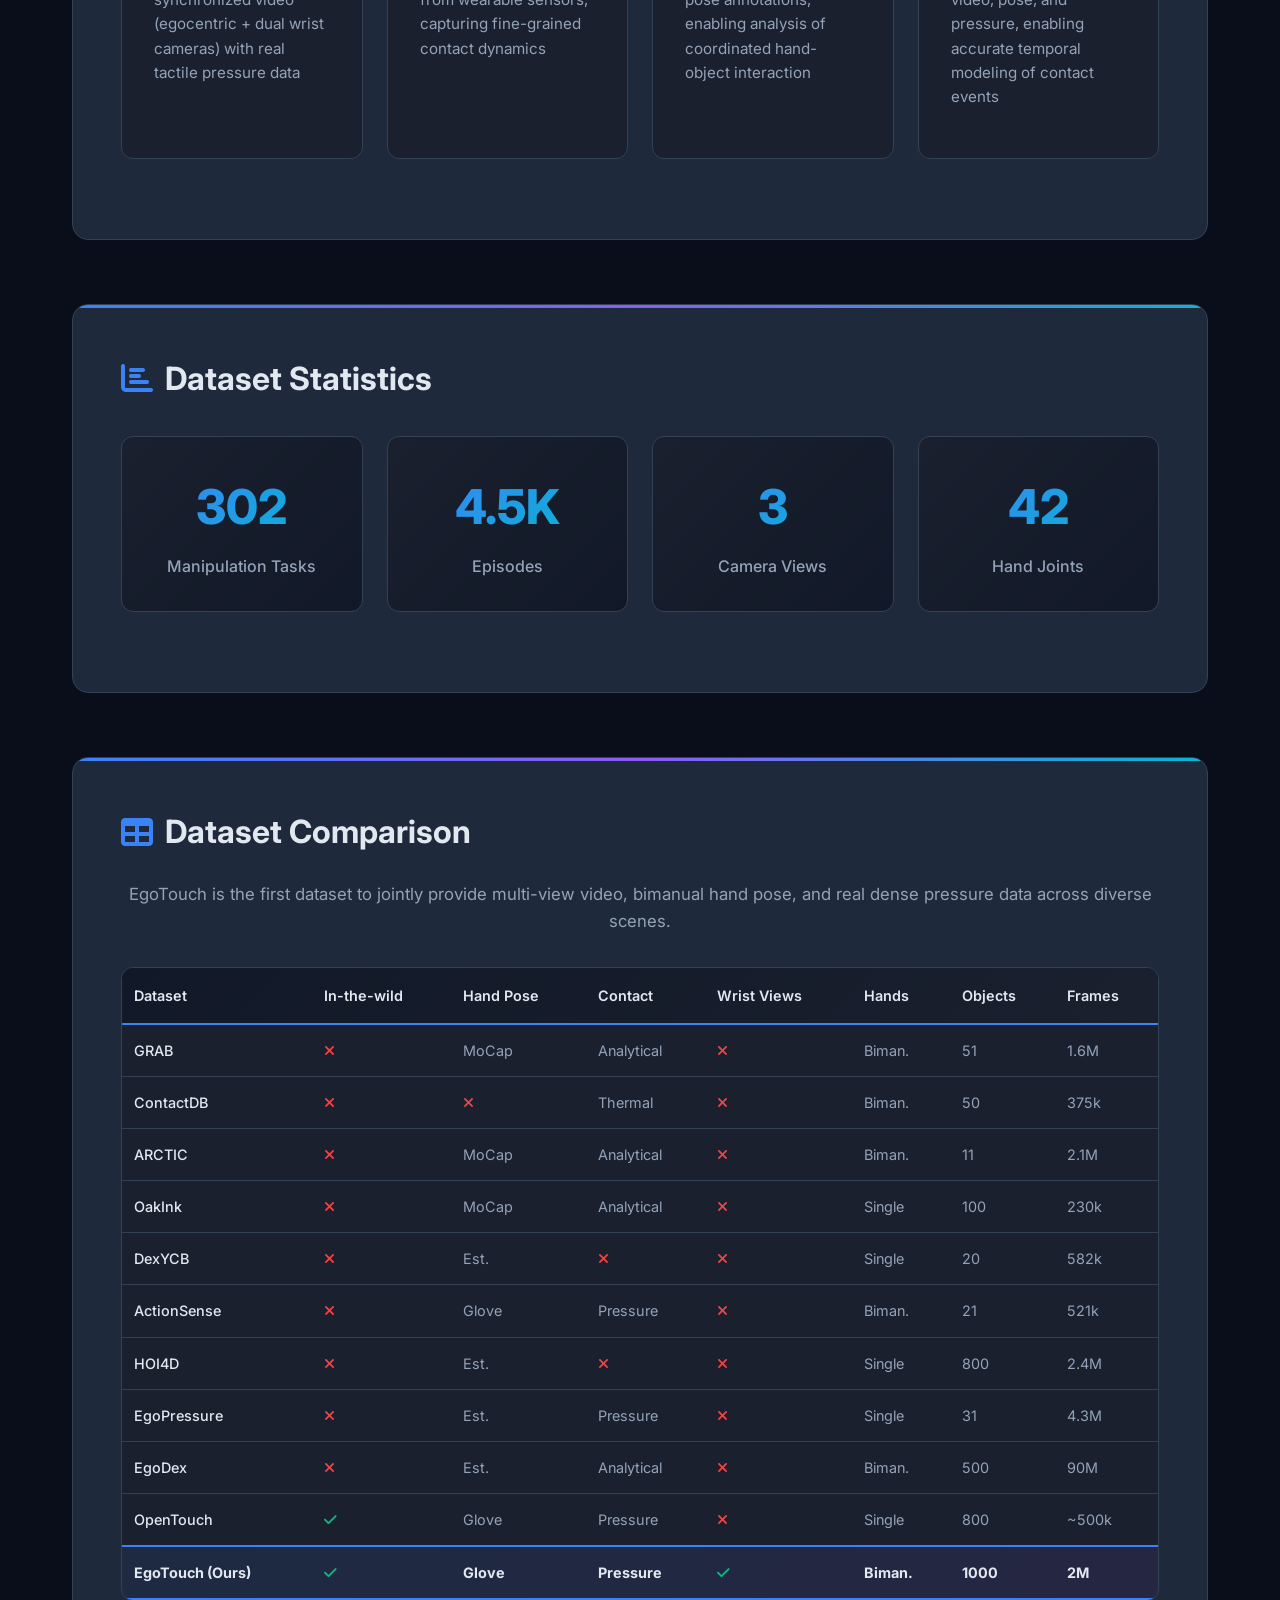
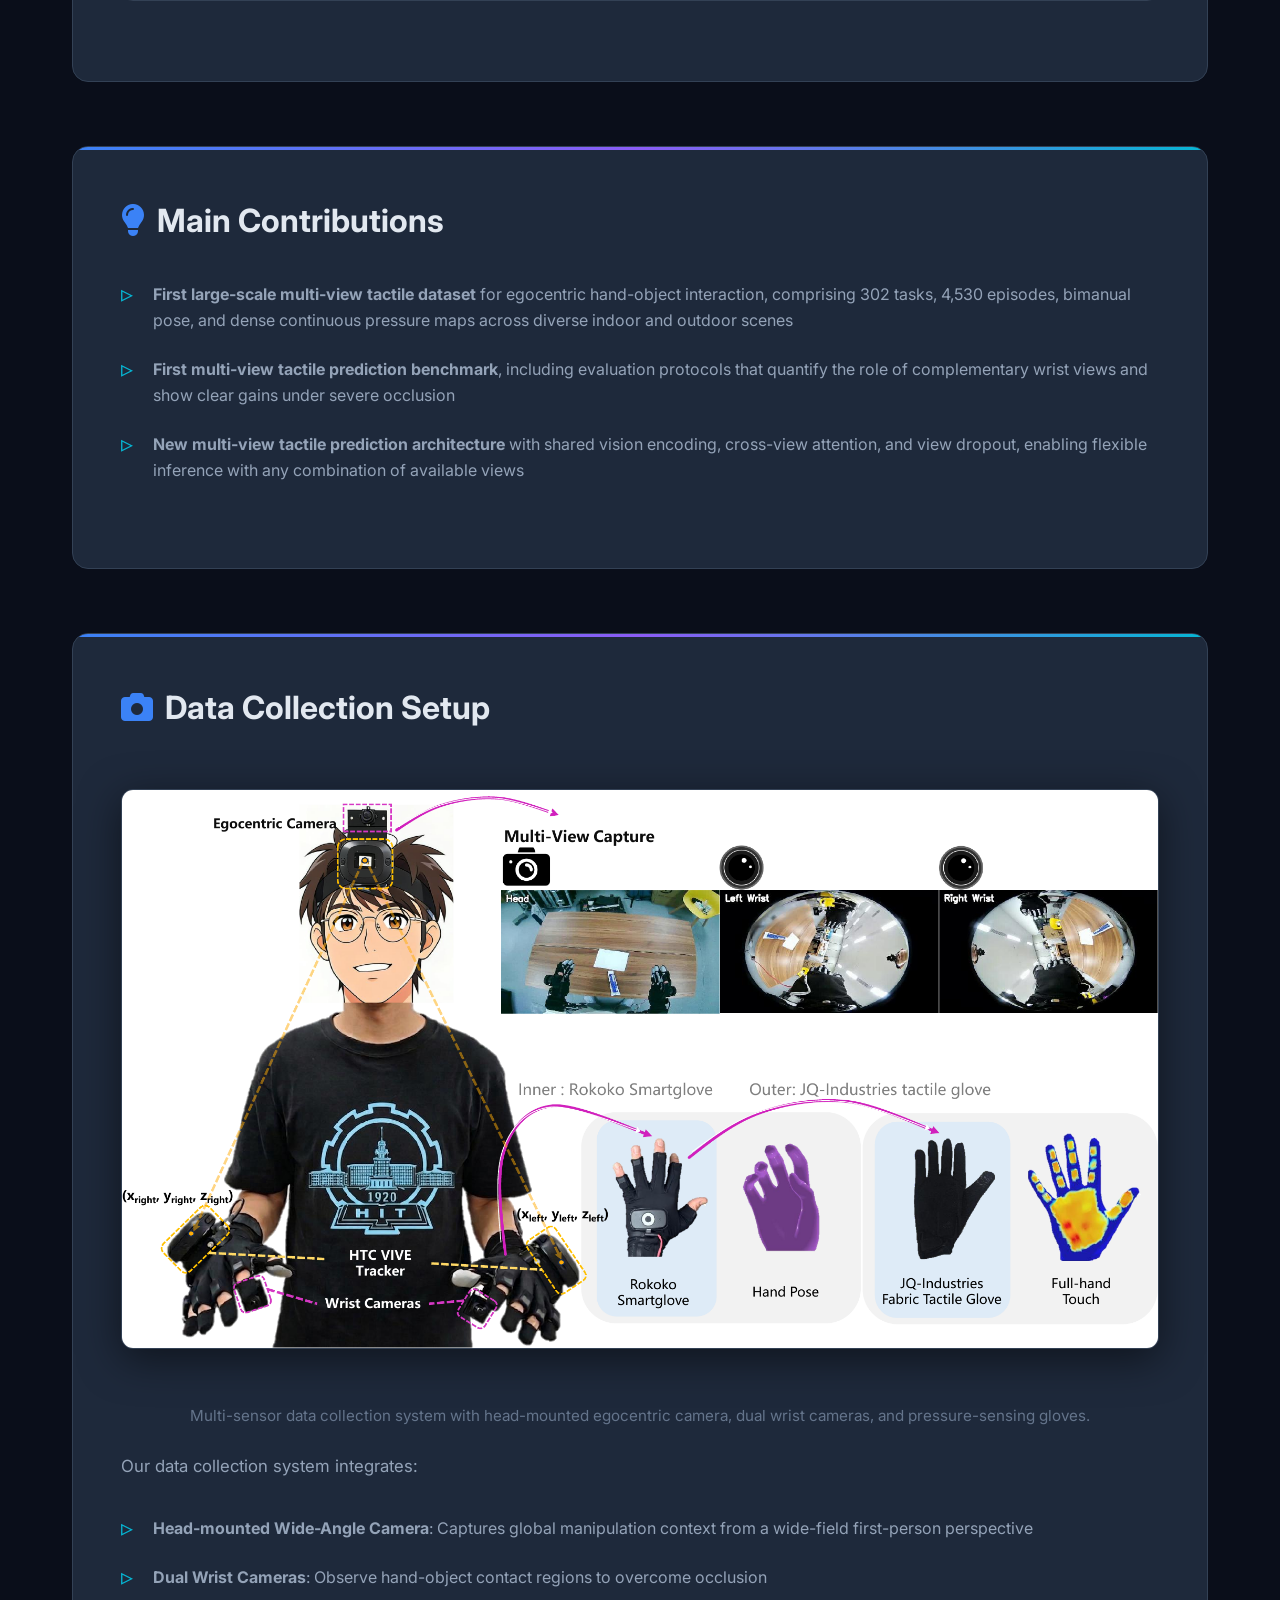
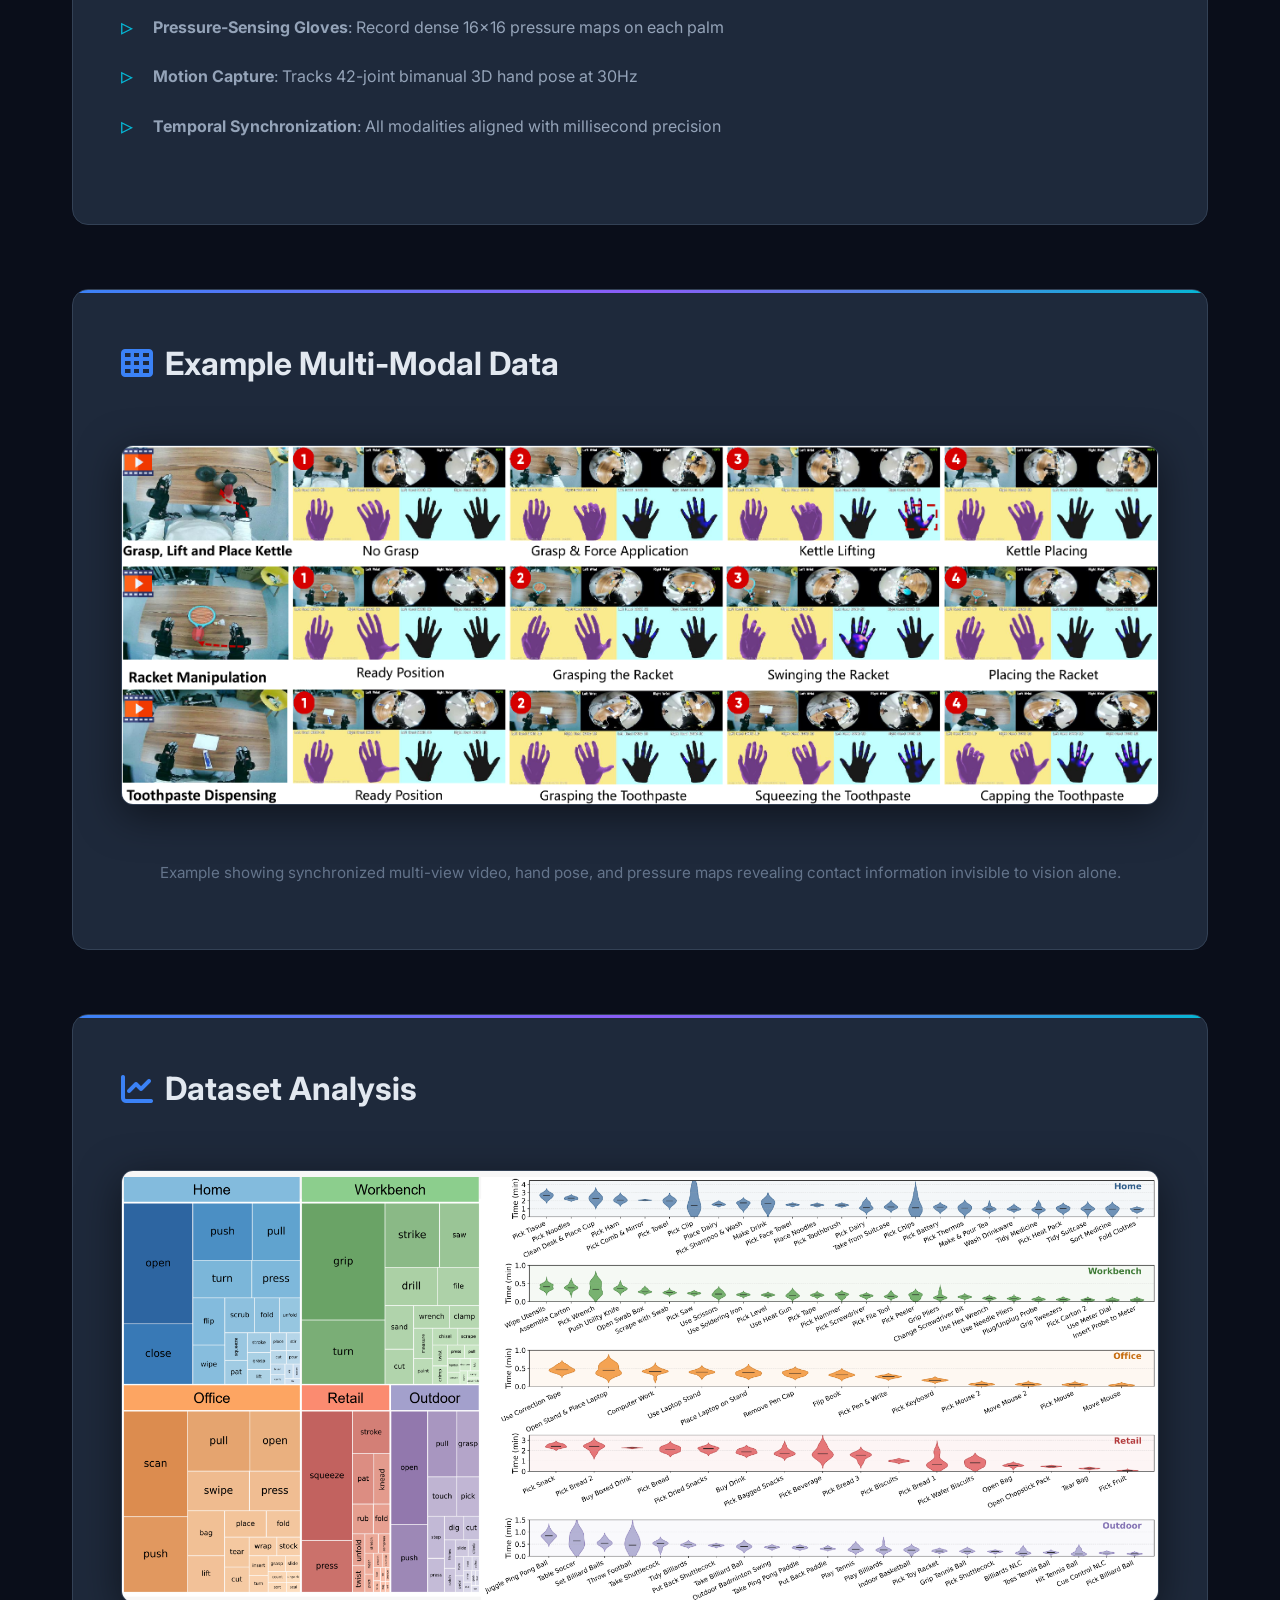
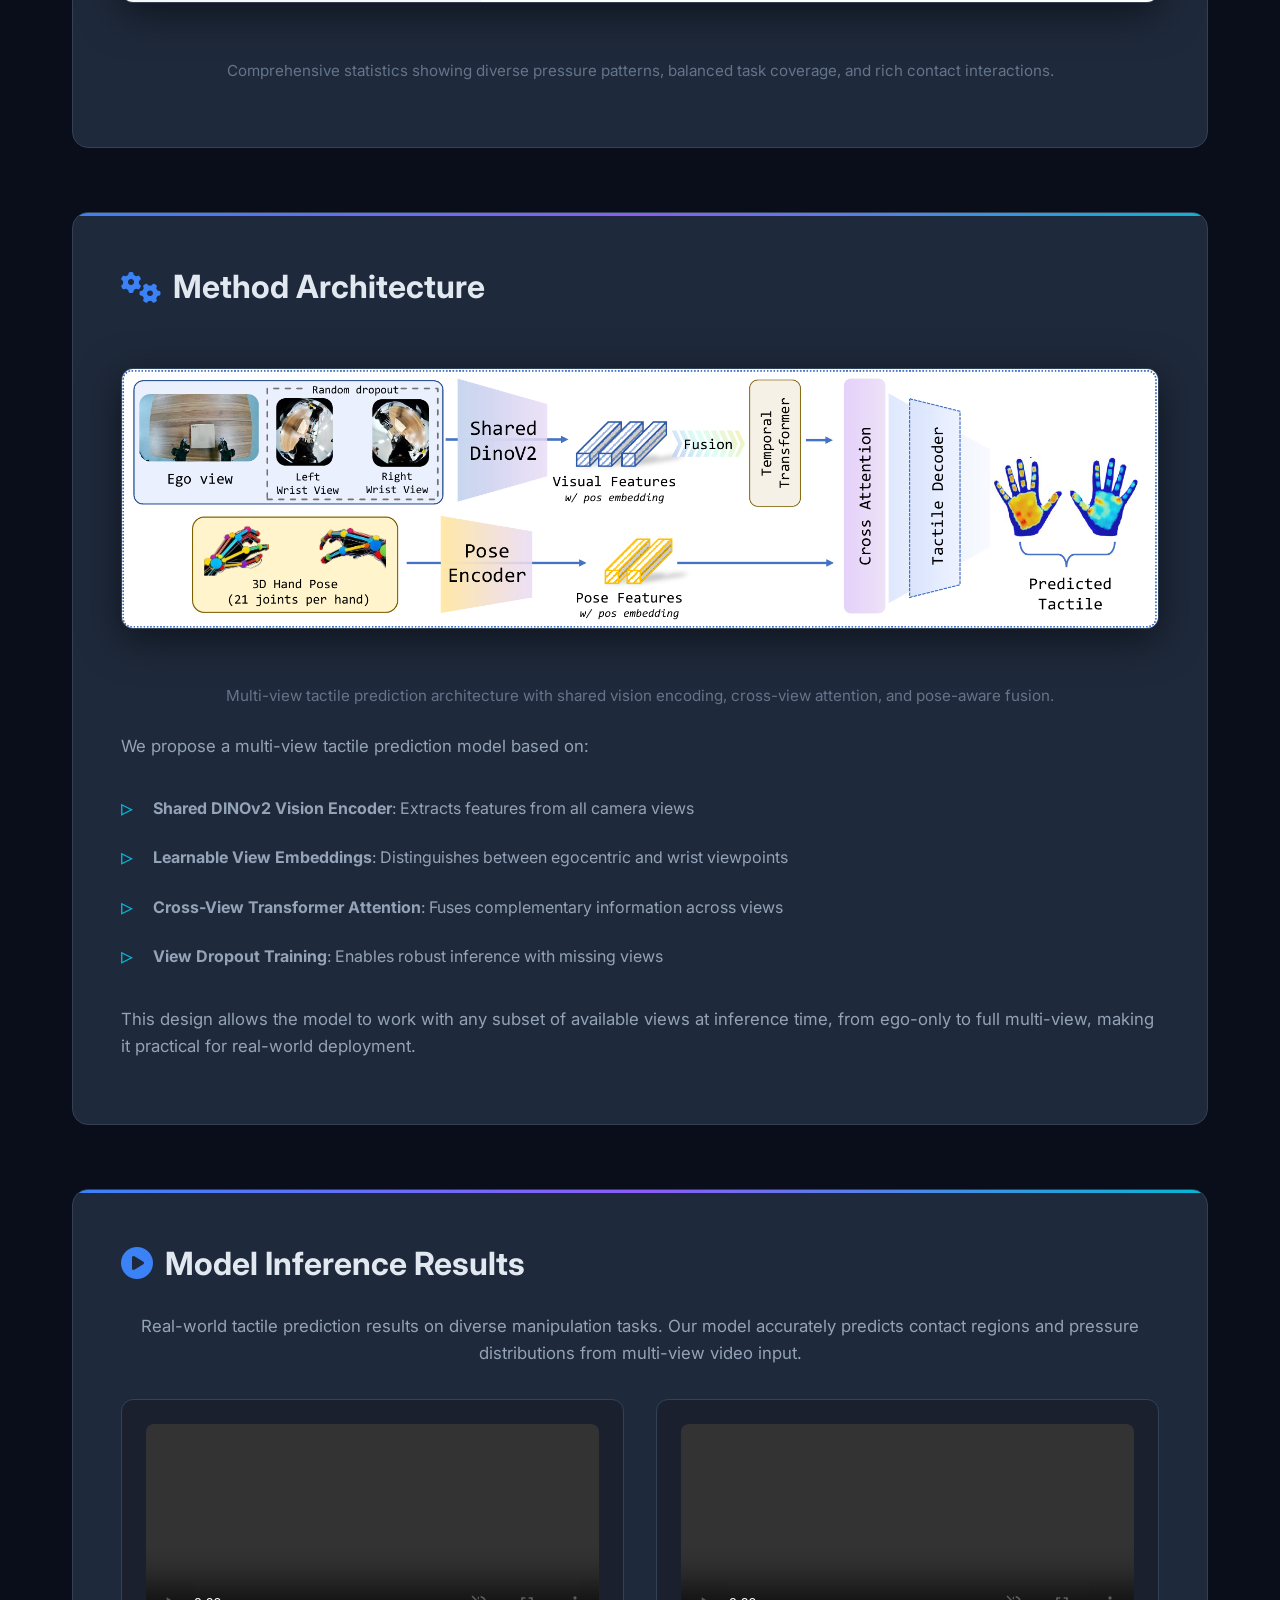
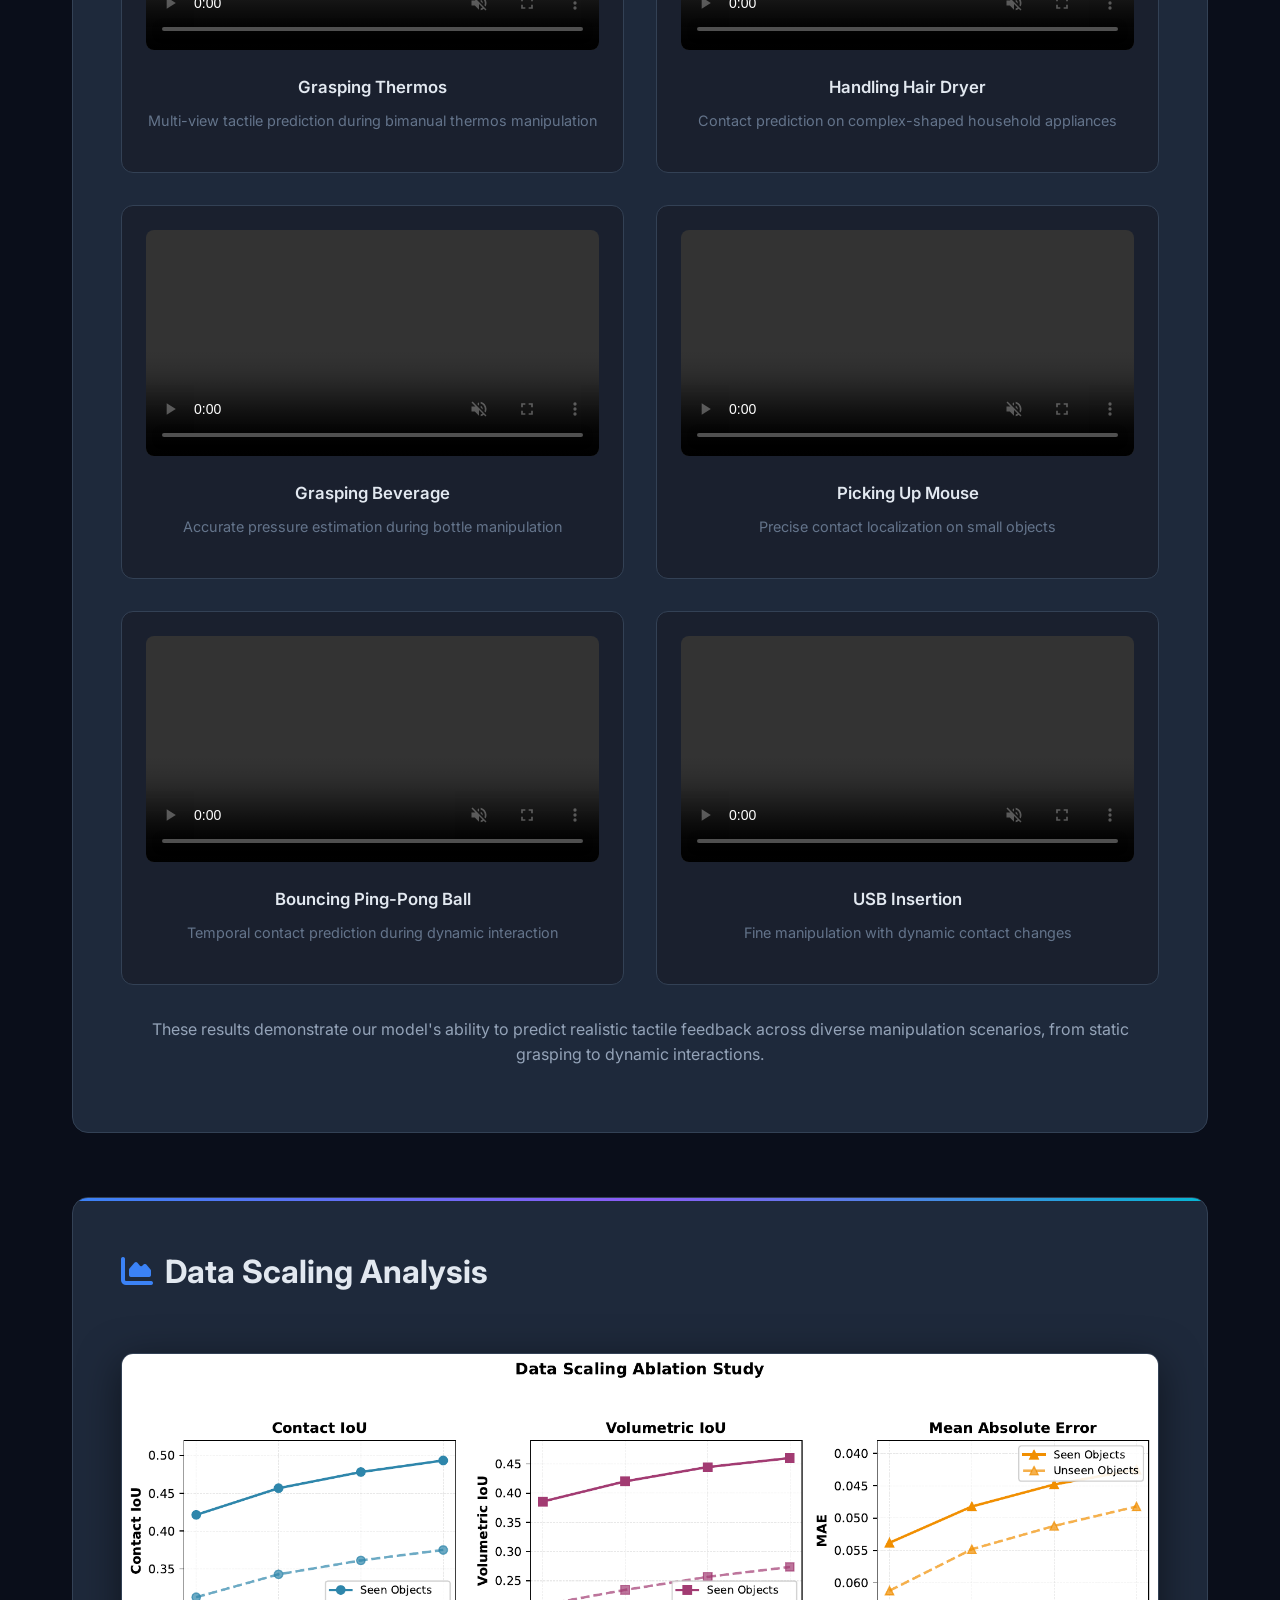
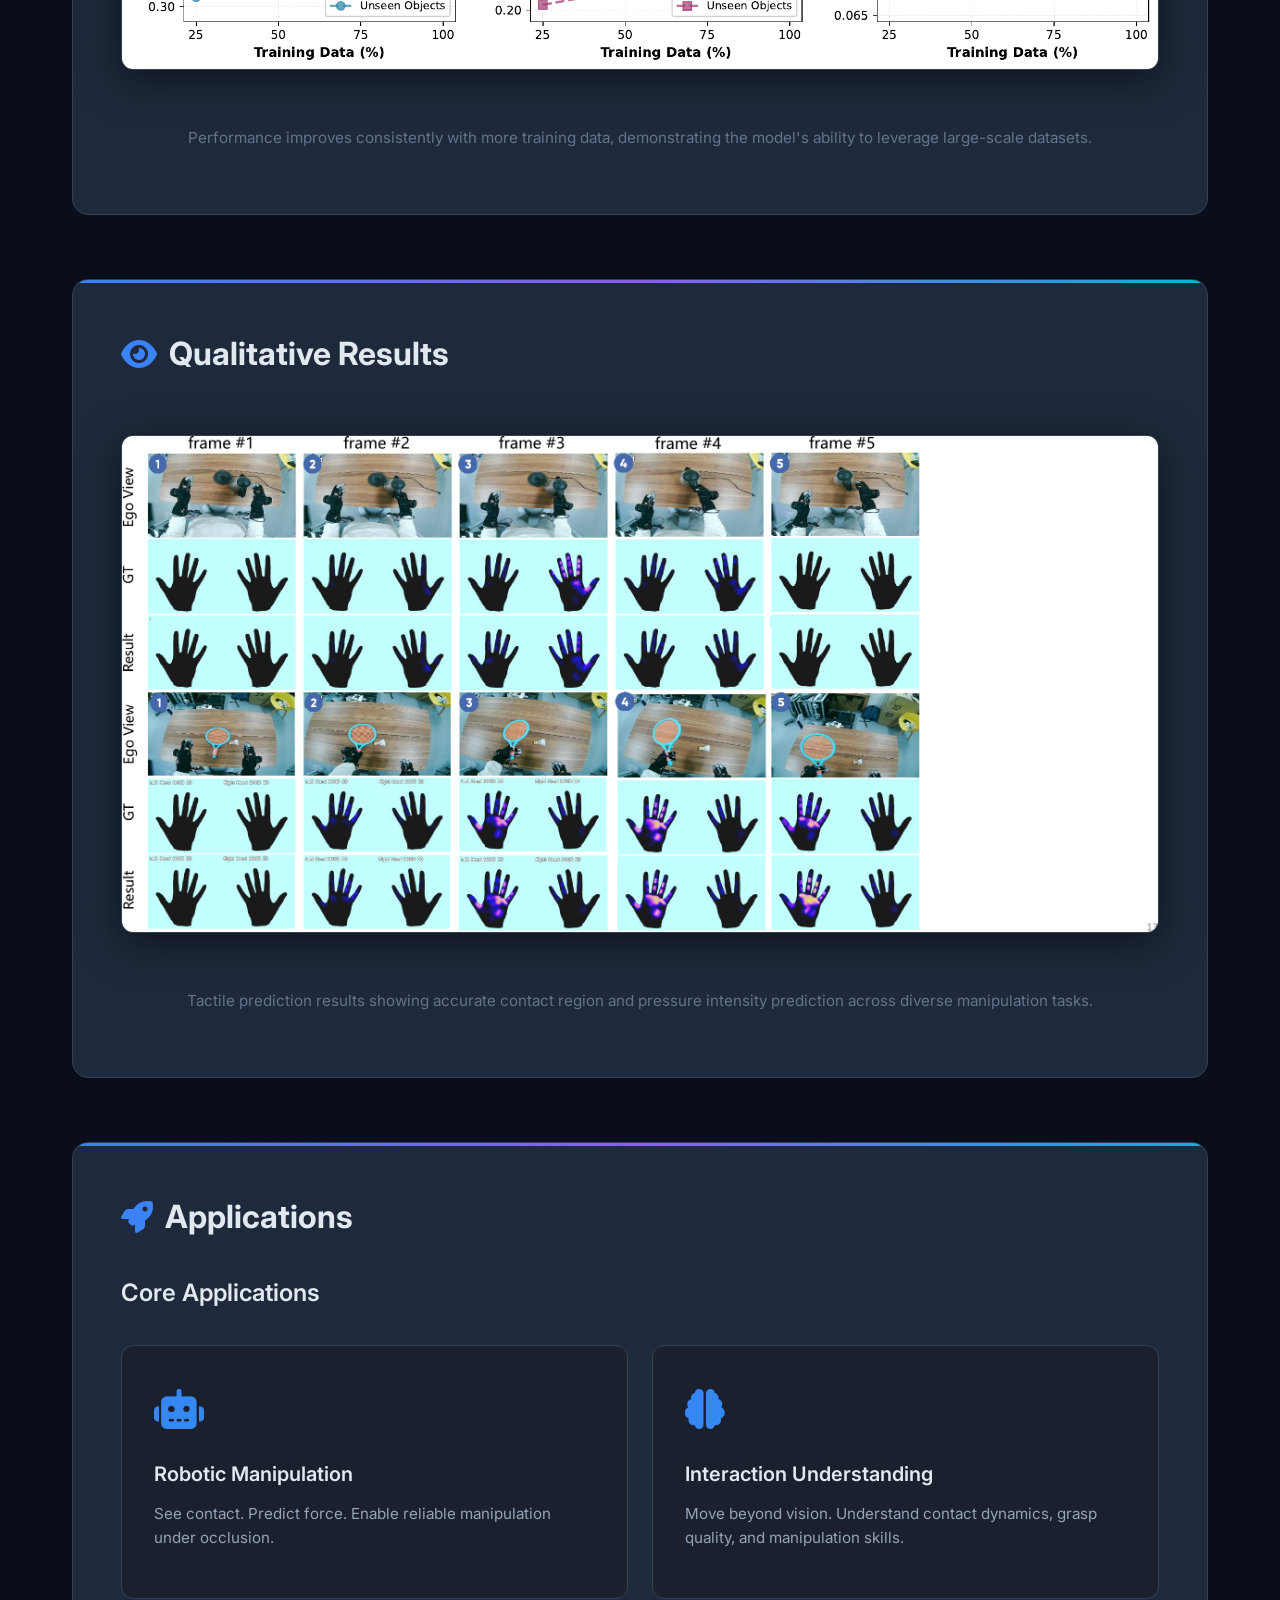
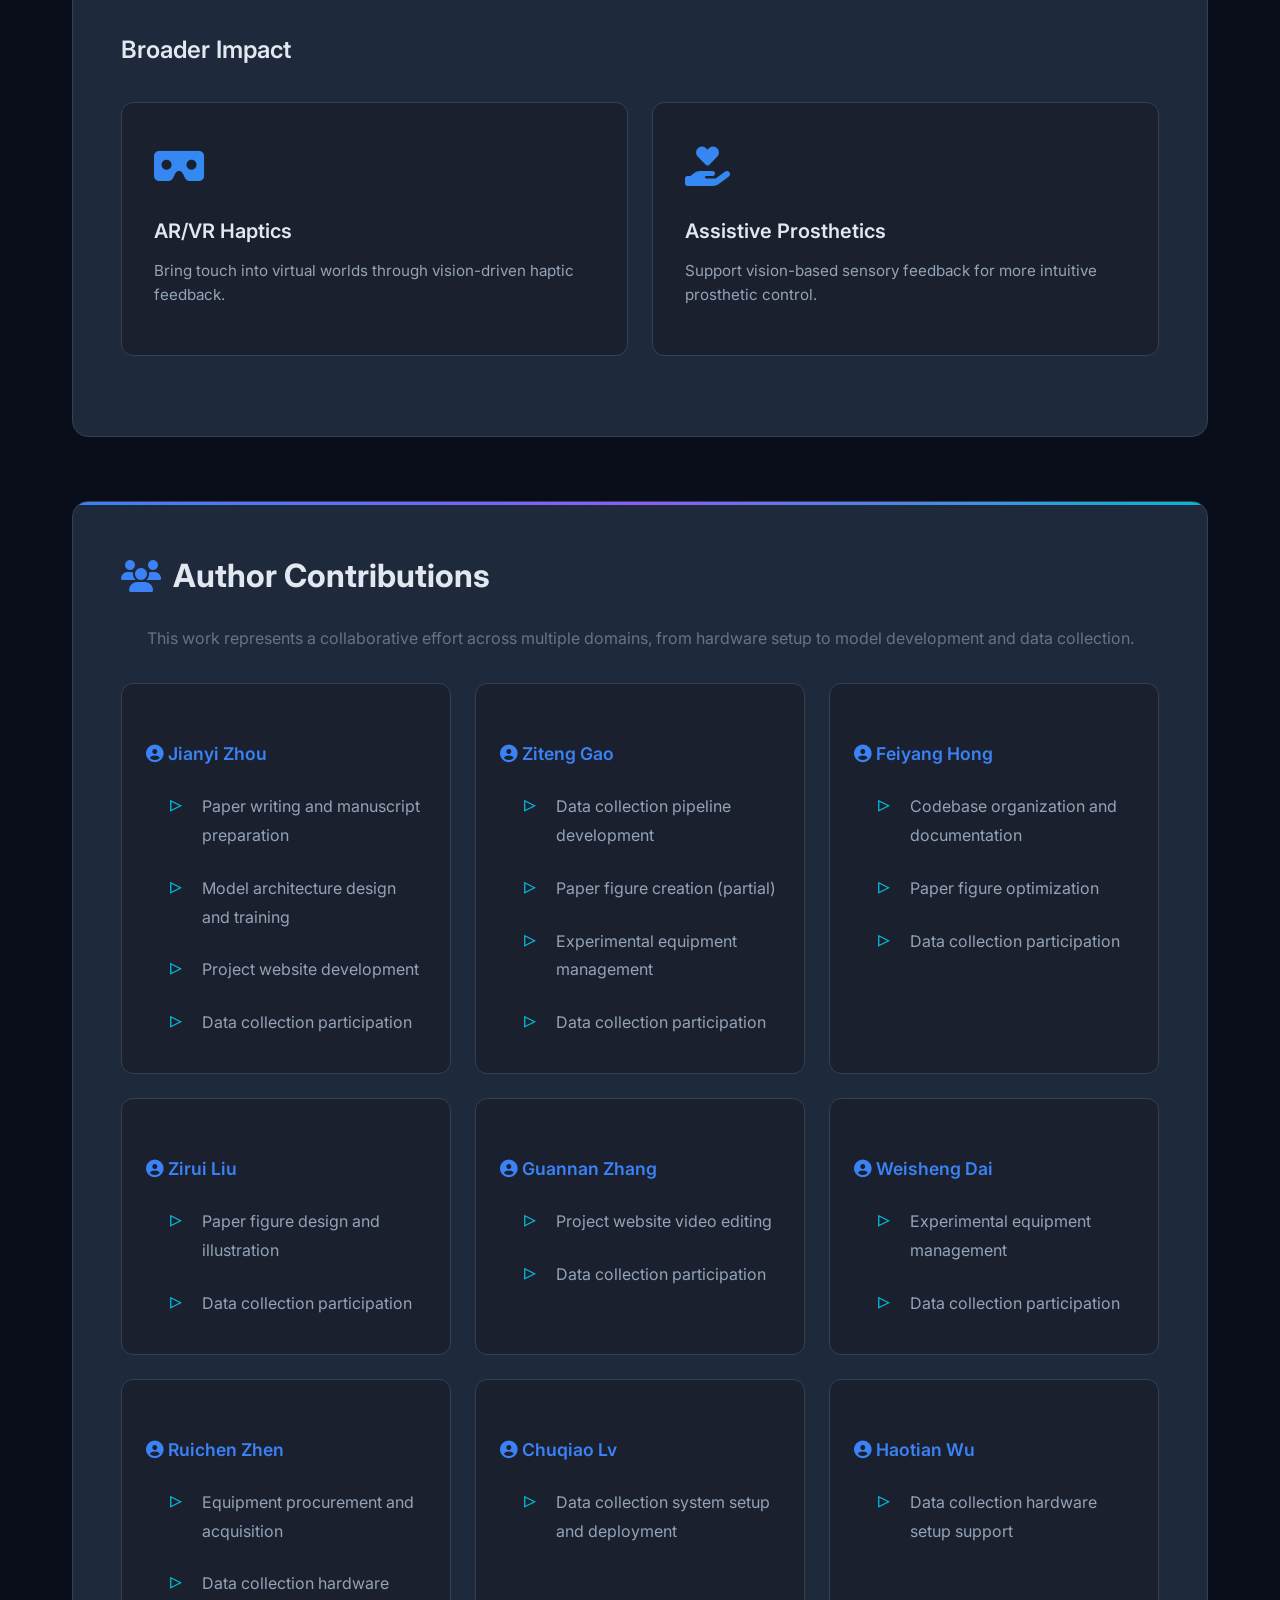
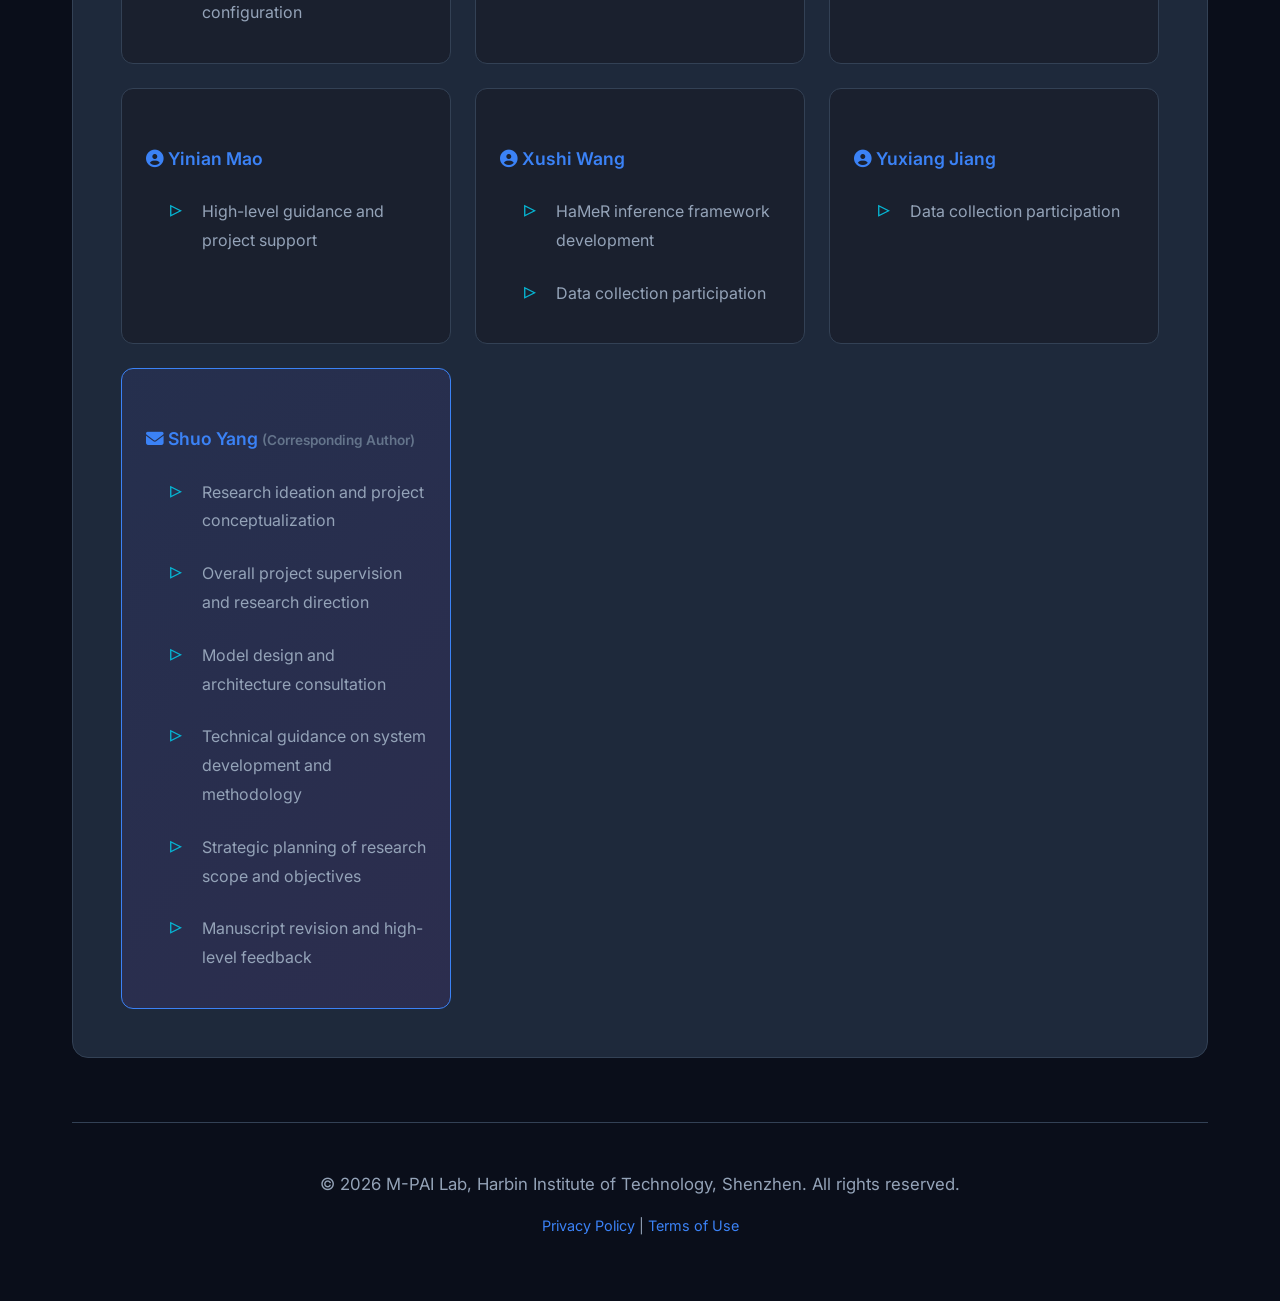
==== commit 0d019536: "update" ====
--- a/index.html
+++ b/index.html
@@ -30,6 +30,7 @@
   <meta name="citation_author" content="Guannan Zhang">
   <meta name="citation_author" content="Weisheng Dai">
   <meta name="citation_author" content="Ruichen Zhen">
+  <meta name="citation_author" content="Chuqiao Lv">
   <meta name="citation_author" content="Haotian Wu">
   <meta name="citation_author" content="Yinian Mao">
   <meta name="citation_author" content="Xushi Wang">
@@ -514,18 +515,150 @@
       margin-top: 4rem;
     }
     
-    /* Responsive */
+    /* Responsive - Mobile First */
     @media (max-width: 768px) {
+      /* Typography */
       h1 {
-        font-size: 2.5rem;
-      }
-      
+        font-size: 2rem;
+        line-height: 1.3;
+      }
+      
+      .subtitle {
+        font-size: 1rem;
+        line-height: 1.5;
+      }
+      
+      .authors {
+        font-size: 0.9rem;
+        line-height: 1.6;
+      }
+      
+      .affiliation {
+        font-size: 0.85rem;
+      }
+      
+      h2 {
+        font-size: 1.5rem;
+      }
+      
+      h3 {
+        font-size: 1.2rem;
+      }
+      
+      p {
+        font-size: 0.95rem;
+      }
+      
+      /* Layout */
       .container {
         padding: 0 1rem;
       }
       
       section {
-        padding: 2rem 1.5rem;
+        padding: 1.5rem 1rem;
+        margin: 2rem 0;
+      }
+      
+      header {
+        padding: 2rem 0 1rem;
+      }
+      
+      /* Buttons */
+      .button-group {
+        flex-direction: column;
+        gap: 0.75rem;
+      }
+      
+      .btn {
+        width: 100%;
+        justify-content: center;
+        padding: 0.75rem 1.5rem;
+        font-size: 0.95rem;
+      }
+      
+      /* Stats */
+      .stats-grid {
+        grid-template-columns: repeat(2, 1fr);
+        gap: 1rem;
+      }
+      
+      .stat-number {
+        font-size: 2rem;
+      }
+      
+      .stat-label {
+        font-size: 0.85rem;
+      }
+      
+      /* Feature cards */
+      .feature-card {
+        padding: 1.5rem;
+      }
+      
+      .feature-icon {
+        font-size: 2rem;
+      }
+      
+      .feature-title {
+        font-size: 1.1rem;
+      }
+      
+      .feature-desc {
+        font-size: 0.9rem;
+      }
+      
+      /* Images and videos */
+      .teaser-image {
+        margin: 1rem 0;
+      }
+      
+      video {
+        border-radius: 0.5rem !important;
+      }
+      
+      /* Author contributions grid */
+      section div[style*="grid-template-columns"] {
+        grid-template-columns: 1fr !important;
+      }
+    }
+    
+    @media (max-width: 480px) {
+      /* Extra small screens */
+      h1 {
+        font-size: 1.75rem;
+      }
+      
+      .subtitle {
+        font-size: 0.9rem;
+      }
+      
+      .authors {
+        font-size: 0.85rem;
+      }
+      
+      h2 {
+        font-size: 1.3rem;
+      }
+      
+      .stats-grid {
+        grid-template-columns: 1fr;
+      }
+      
+      .stat-card {
+        padding: 1.5rem;
+      }
+      
+      section {
+        padding: 1rem 0.75rem;
+      }
+      
+      .feature-card {
+        padding: 1.25rem;
+      }
+      
+      .btn {
+        padding: 0.65rem 1.25rem;
+        font-size: 0.9rem;
       }
     }
     
@@ -553,7 +686,7 @@
       <h1>TouchAnything</h1>
       <p class="subtitle">The First Dataset and Framework for Bimanual Tactile Estimation from Egocentric Video</p>
       <p class="authors">
-        <strong>Jianyi Zhou<sup>1</sup>, Ziteng Gao<sup>1</sup>, Feiyang Hong<sup>1</sup>, Zirui Liu<sup>1</sup>, Guannan Zhang<sup>1</sup>, Weisheng Dai<sup>1</sup>, <br>Ruichen Zhen<sup>2</sup>, Haotian Wu<sup>2</sup>, Yinian Mao<sup>2</sup>, Xushi Wang<sup>1</sup>, Yuxiang Jiang<sup>1</sup>, Shuo Yang<sup>1✉</sup></strong>
+        <strong>Jianyi Zhou<sup>1</sup>, Ziteng Gao<sup>1</sup>, Feiyang Hong<sup>1</sup>, Zirui Liu<sup>1</sup>, Guannan Zhang<sup>1</sup>, Weisheng Dai<sup>1</sup>, <br>Ruichen Zhen<sup>2</sup>, Chuqiao Lv<sup>2</sup>, Haotian Wu<sup>2</sup>, Yinian Mao<sup>2</sup>, Xushi Wang<sup>1</sup>, Yuxiang Jiang<sup>1</sup>, Shuo Yang<sup>1✉</sup></strong>
       </p>
       <p class="affiliation">
         <sup>1</sup>Harbin Institute of Technology, Shenzhen &nbsp;&nbsp;
@@ -1130,6 +1263,16 @@
           </ul>
         </div>
         
+        <!-- Chuqiao Lv -->
+        <div style="background: var(--bg-tertiary); padding: 1.5rem; border-radius: 0.75rem; border: 1px solid var(--border-color);">
+          <h3 style="color: var(--accent-primary); margin-bottom: 0.75rem; font-size: 1.1rem;">
+            <i class="fas fa-user-circle"></i> Chuqiao Lv
+          </h3>
+          <ul style="color: var(--text-secondary); line-height: 1.8; margin: 0; padding-left: 1.5rem;">
+            <li>Data collection system setup and deployment</li>
+          </ul>
+        </div>
+        
         <!-- Haotian Wu -->
         <div style="background: var(--bg-tertiary); padding: 1.5rem; border-radius: 0.75rem; border: 1px solid var(--border-color);">
           <h3 style="color: var(--accent-primary); margin-bottom: 0.75rem; font-size: 1.1rem;">
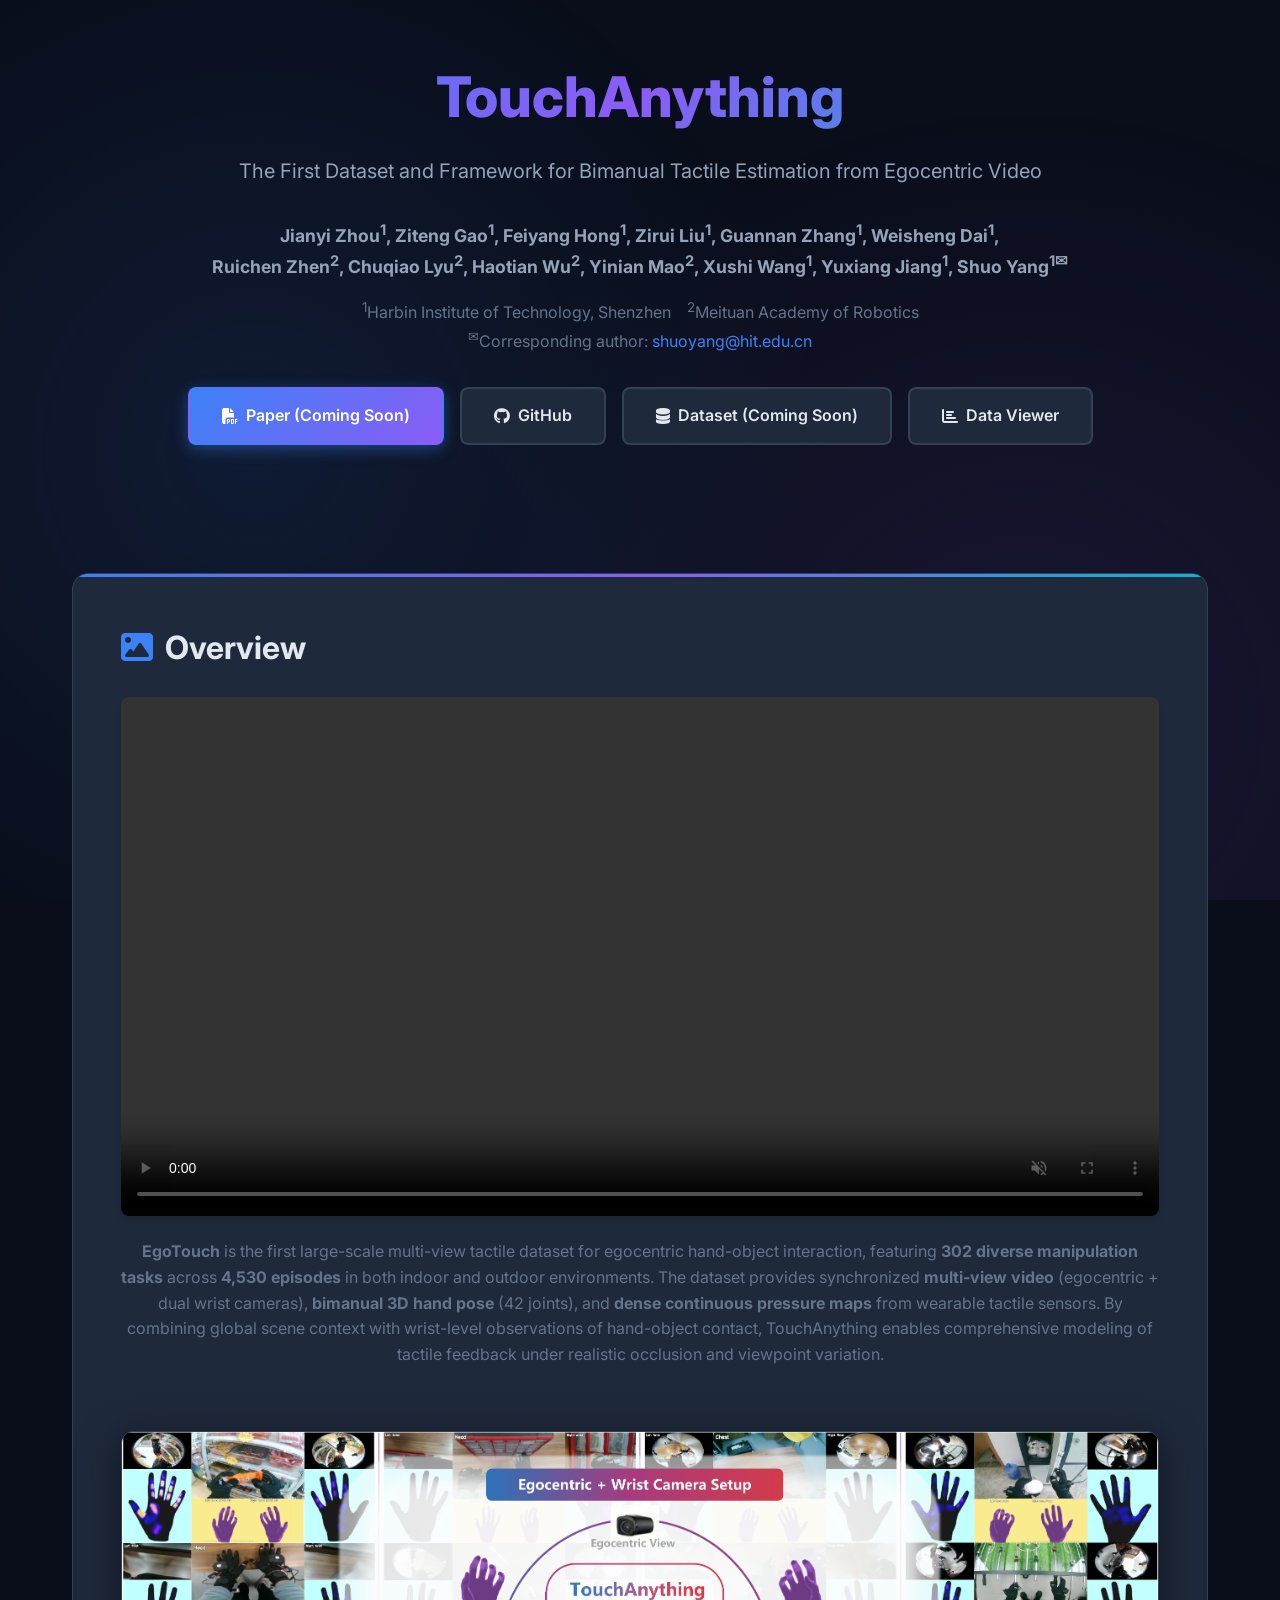
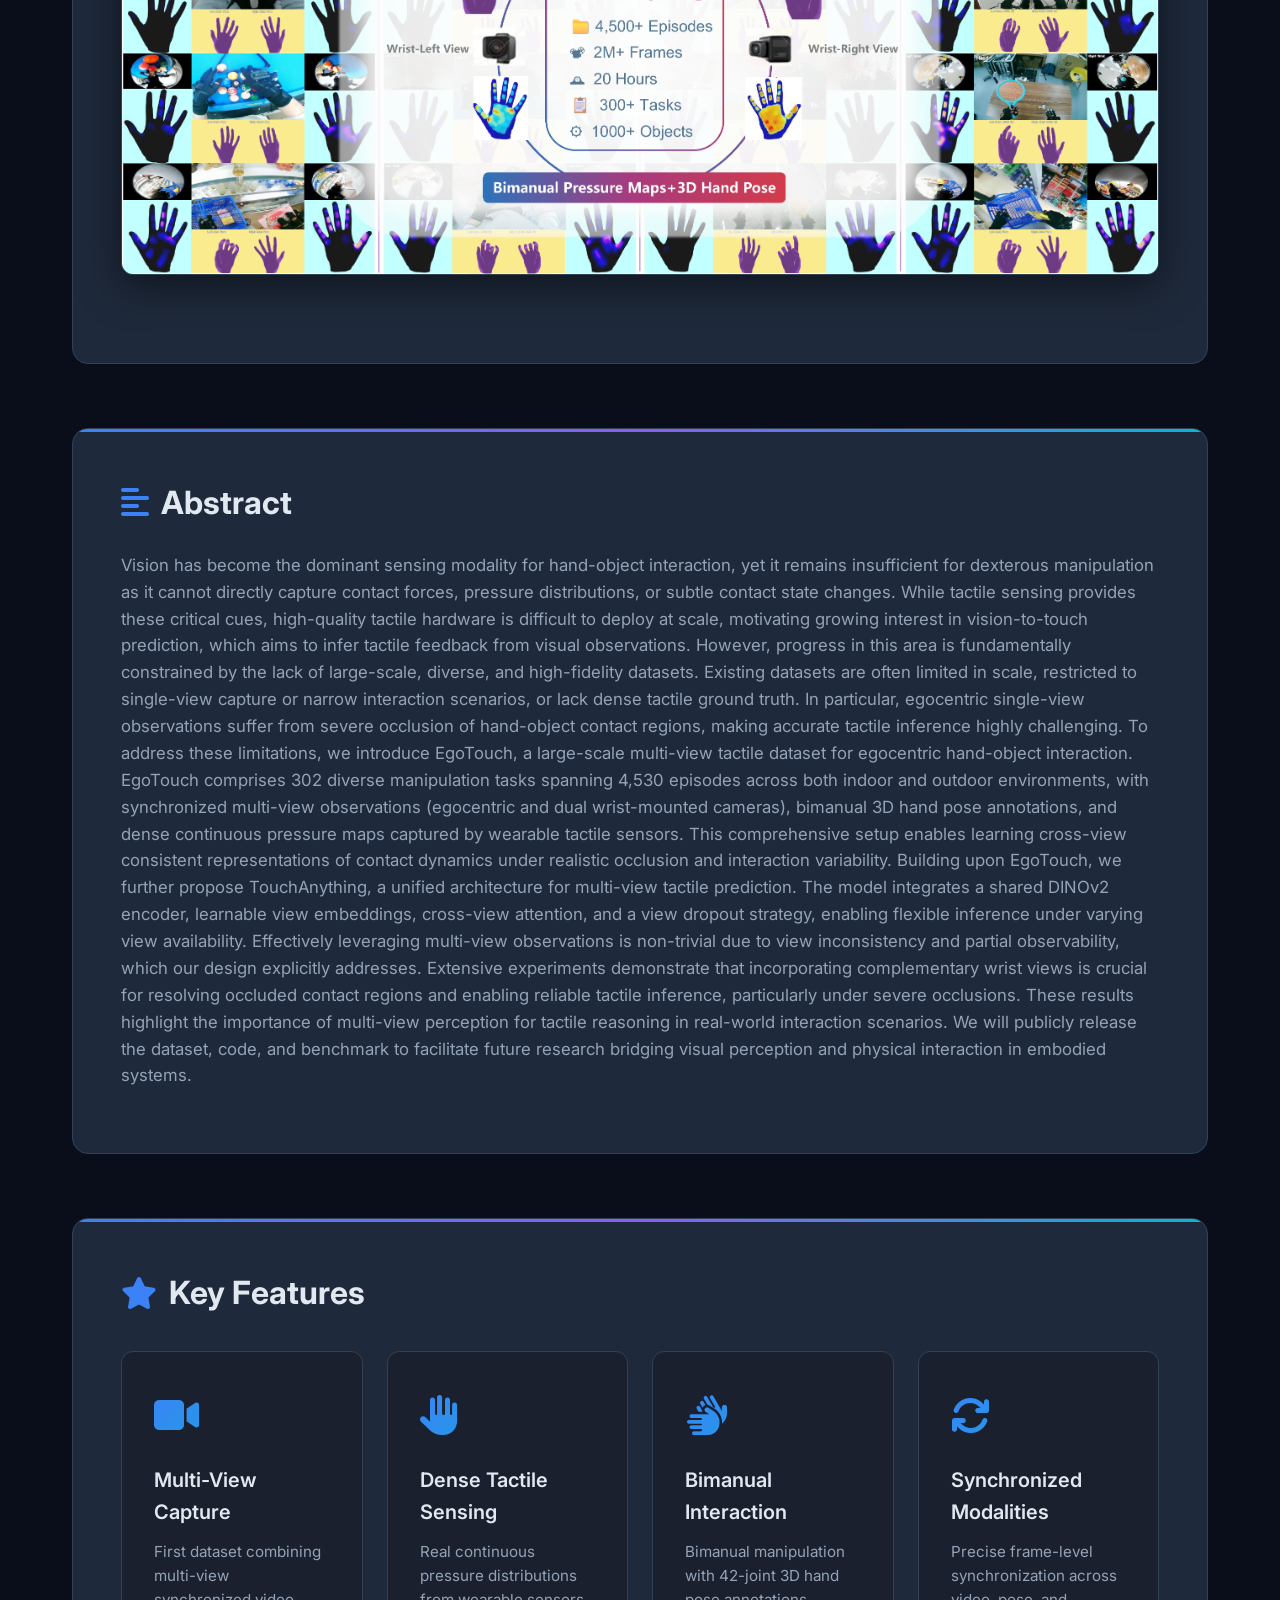
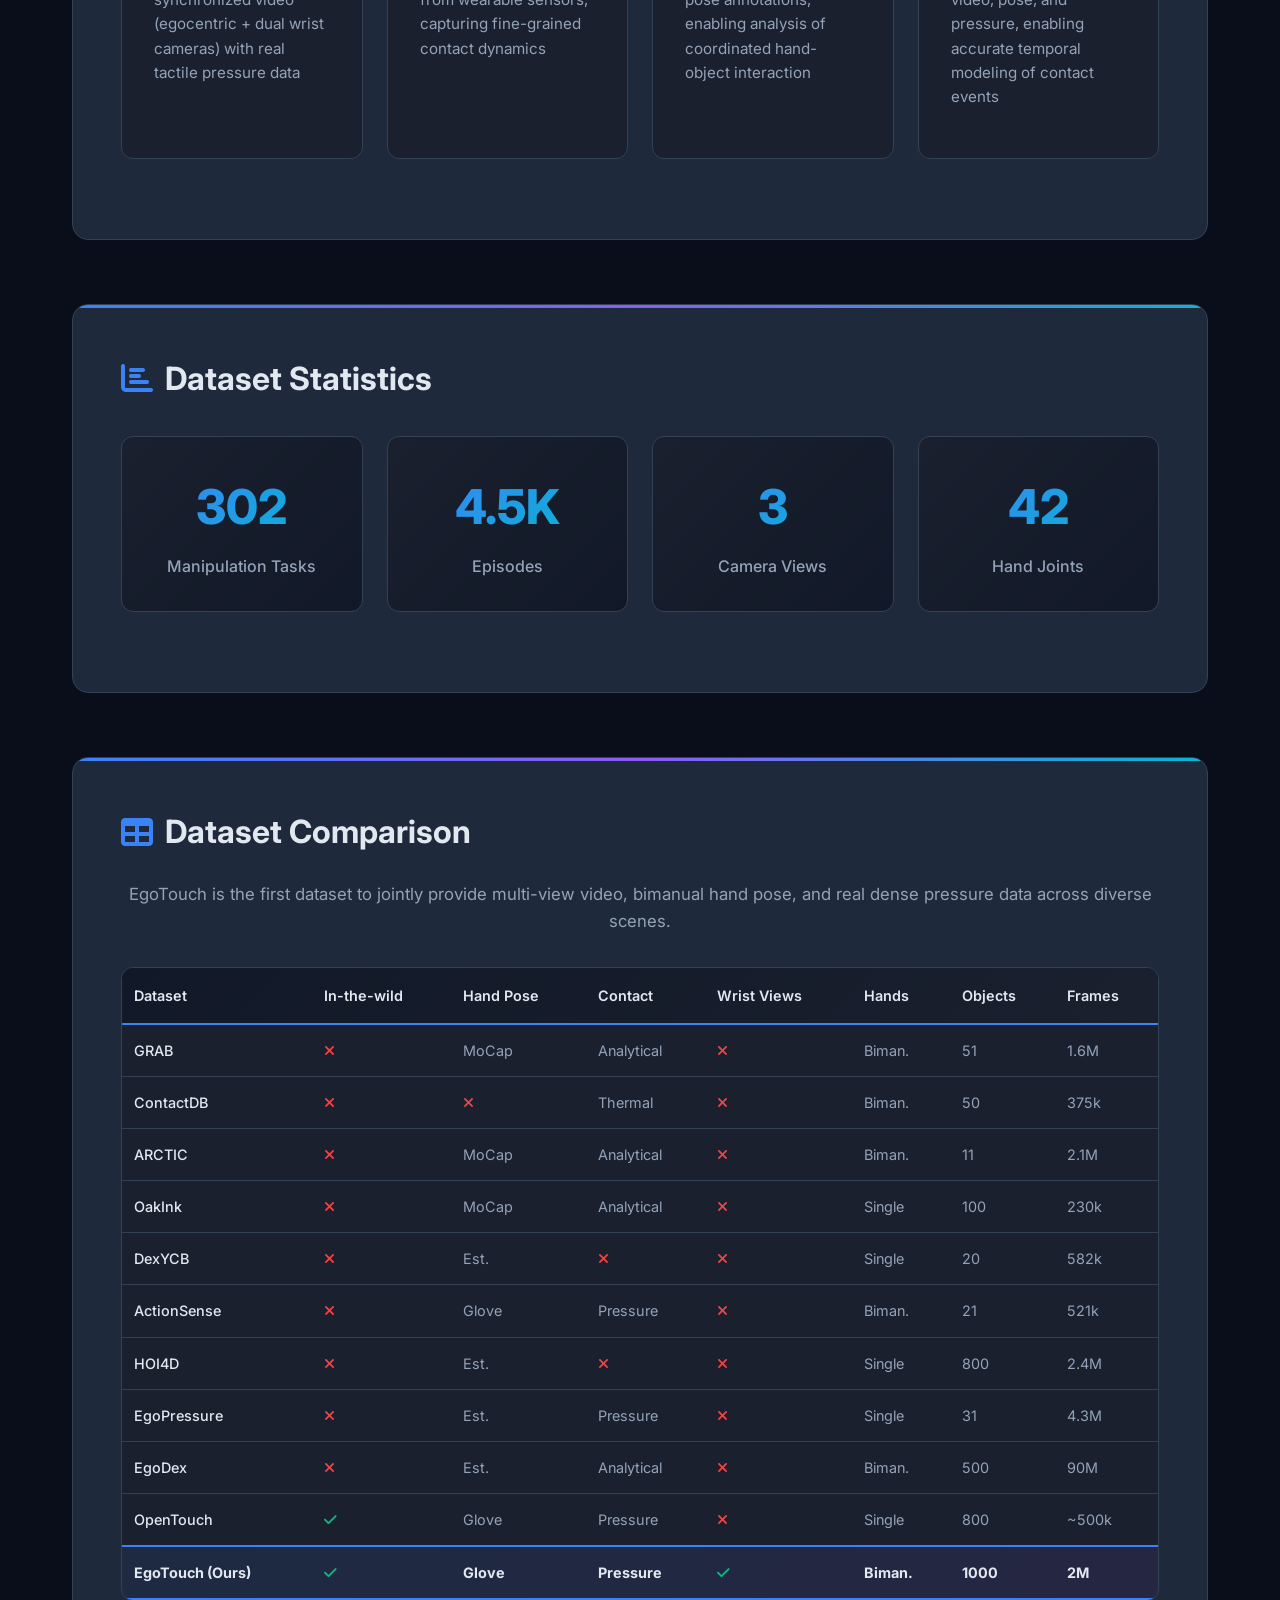
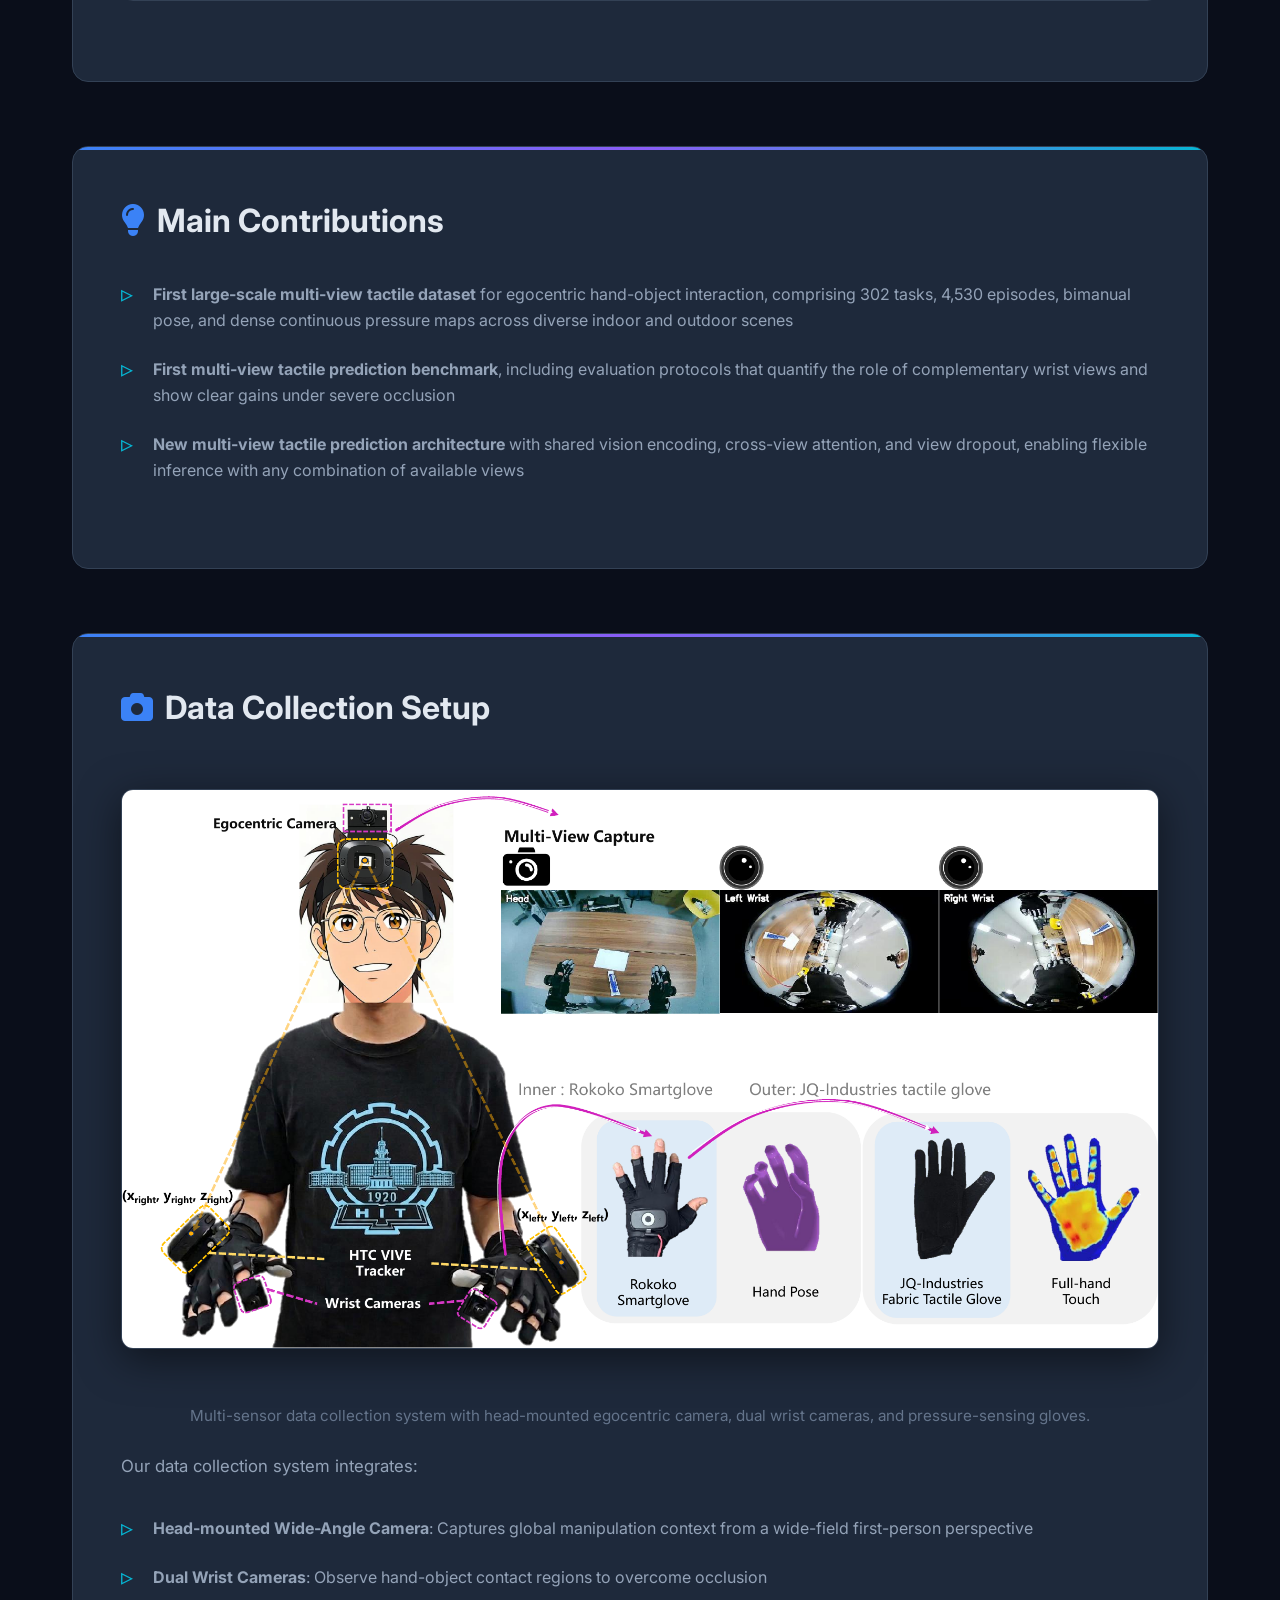
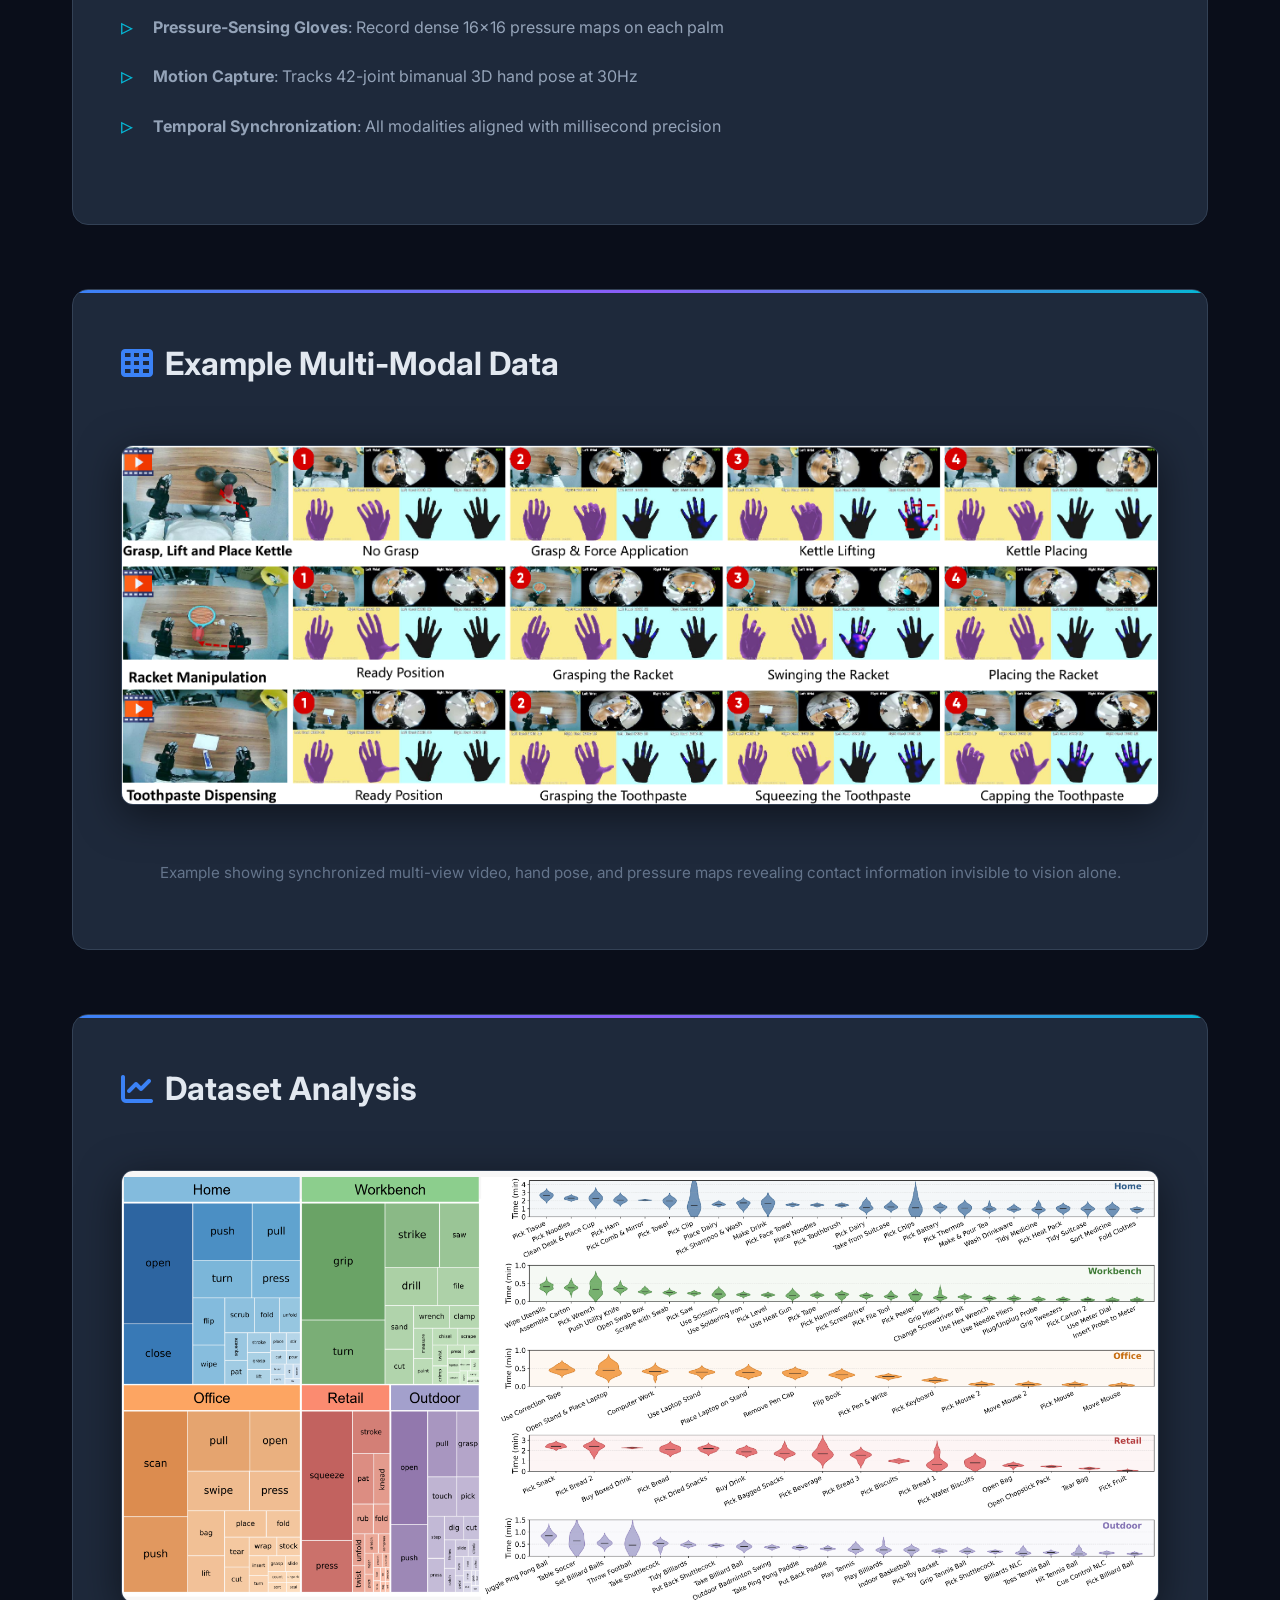
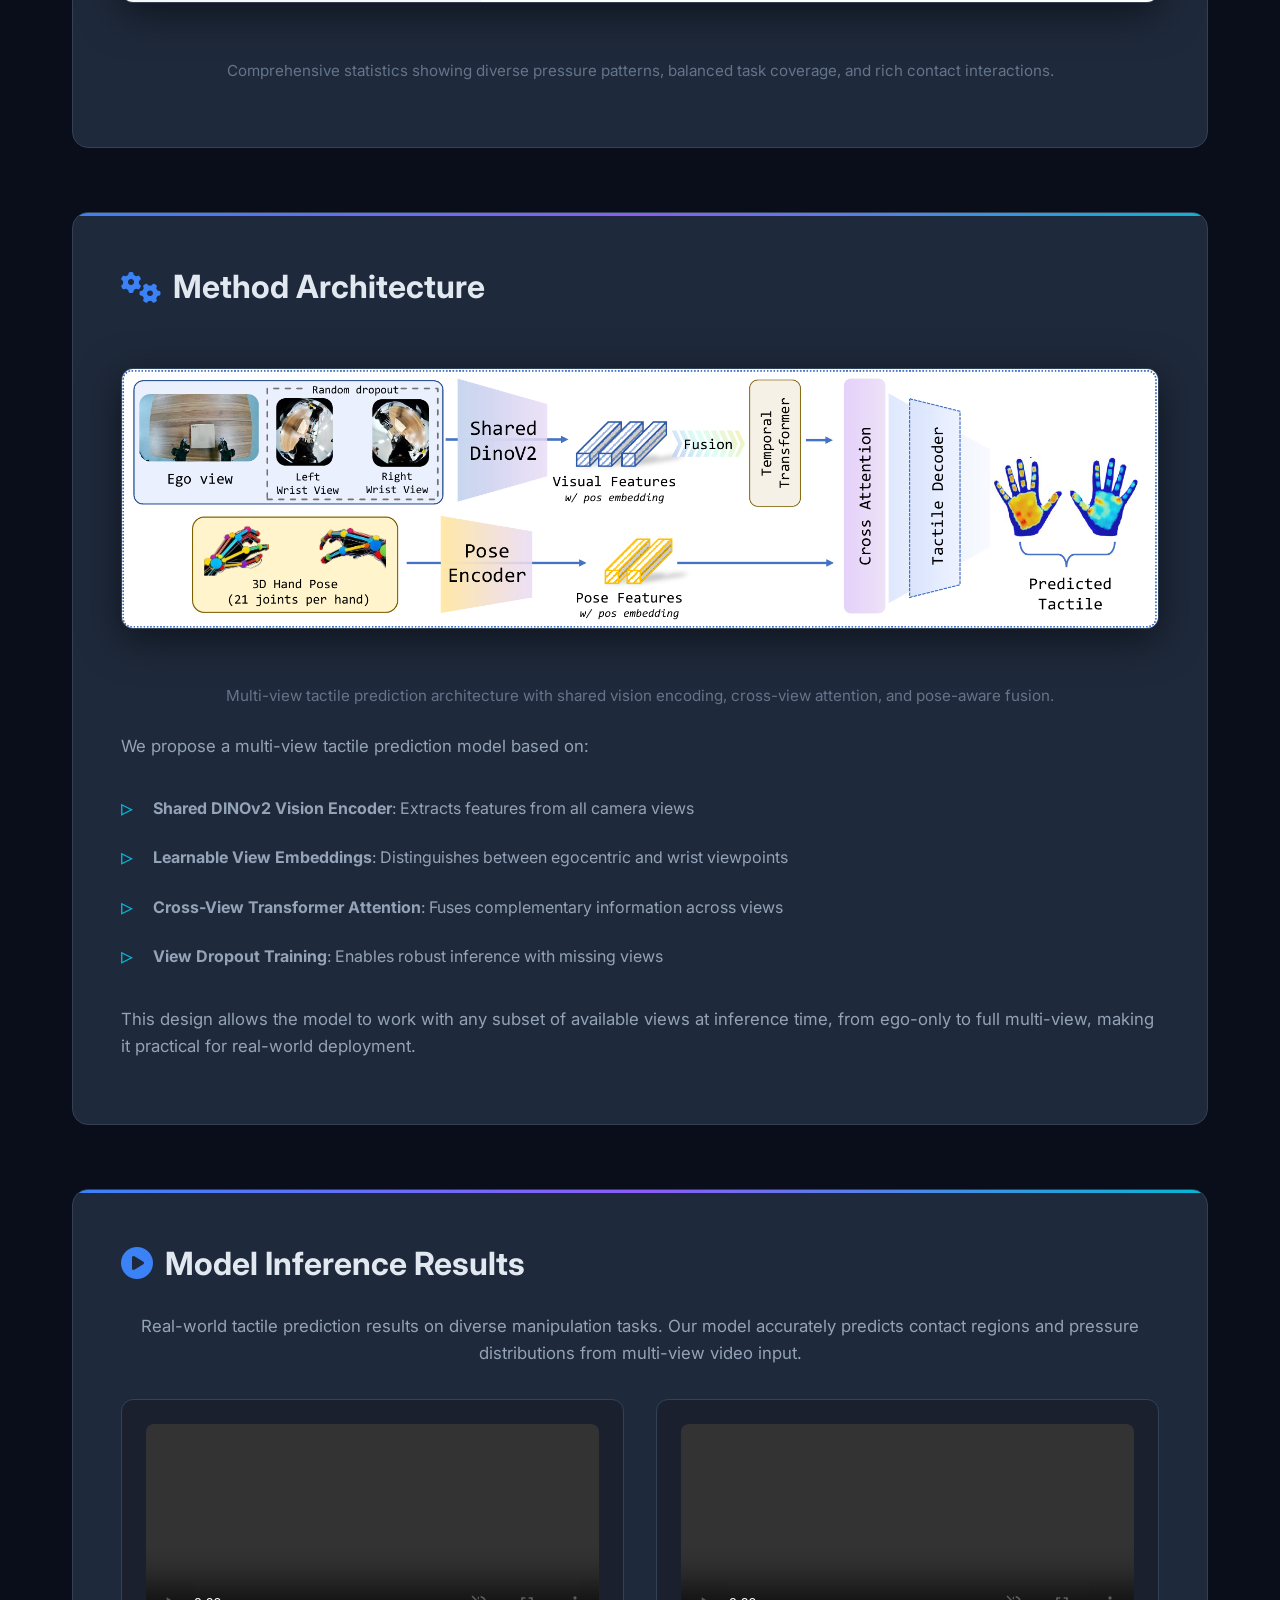
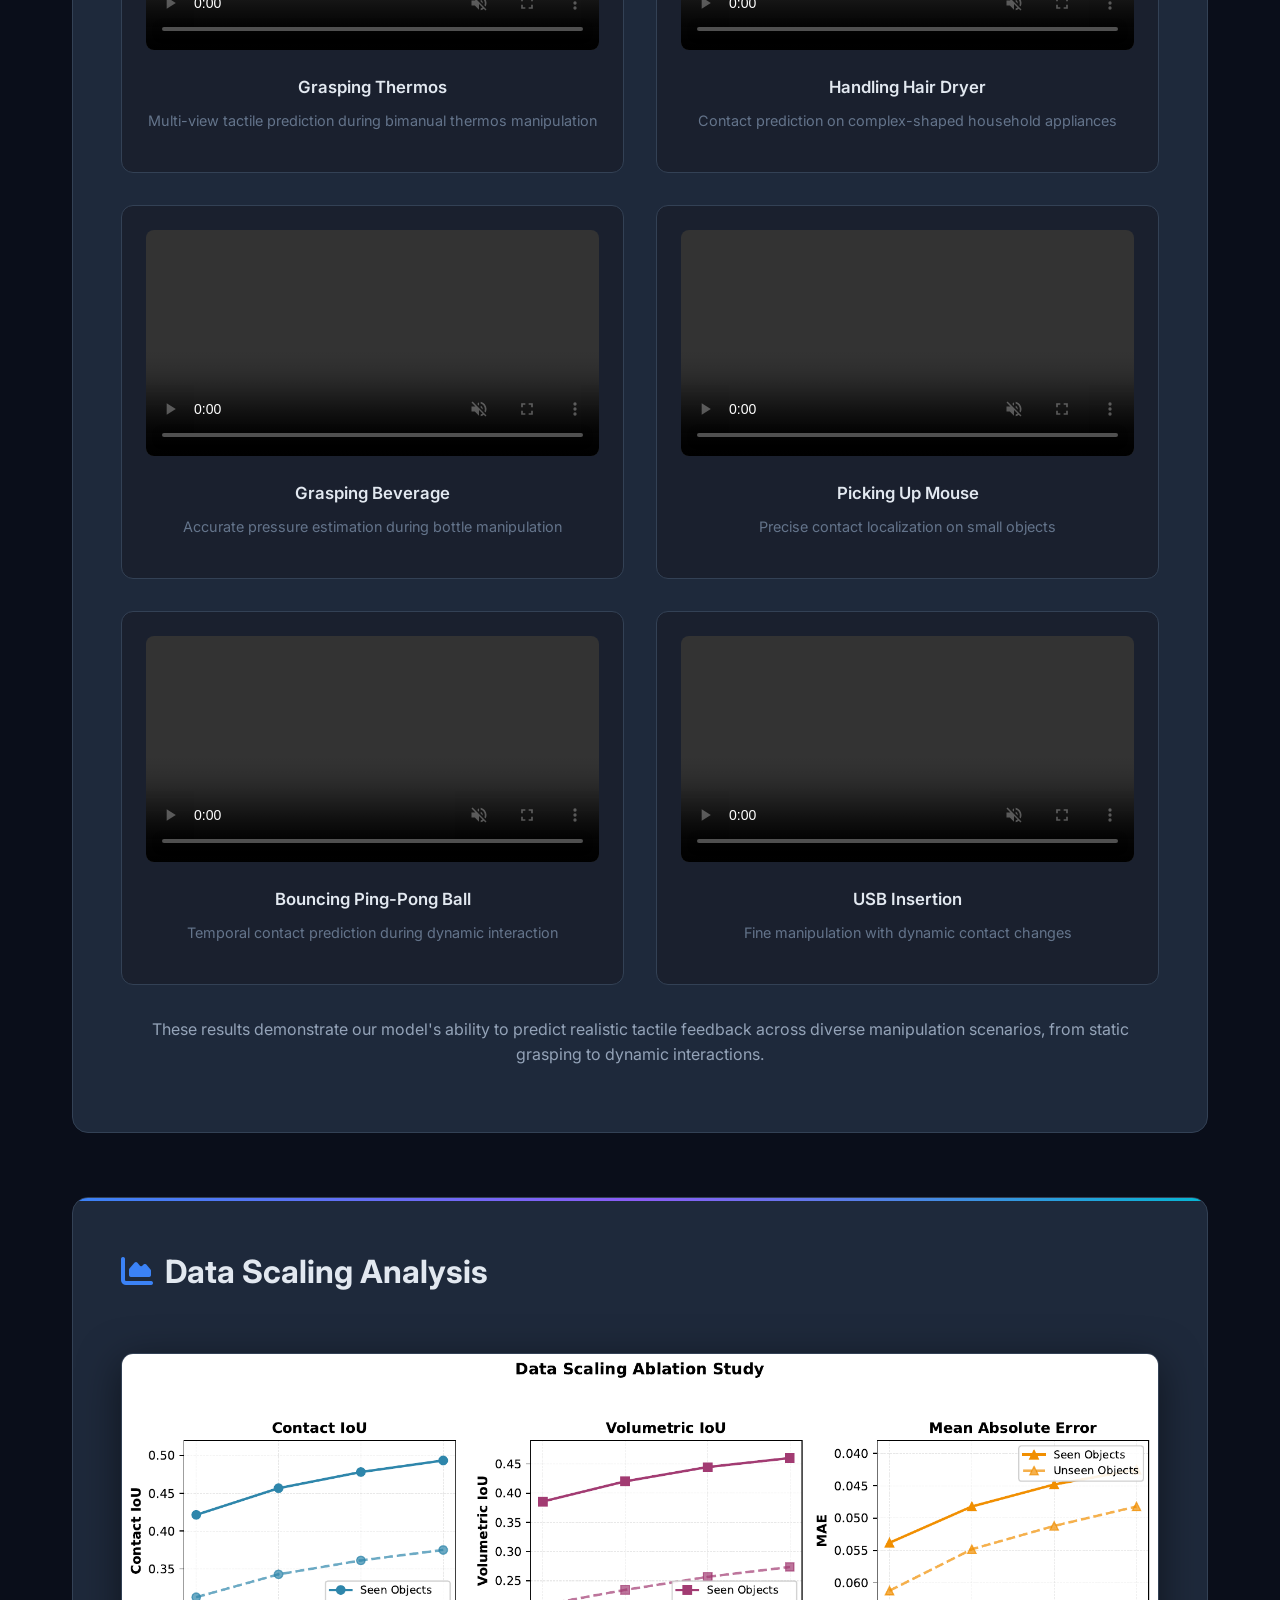
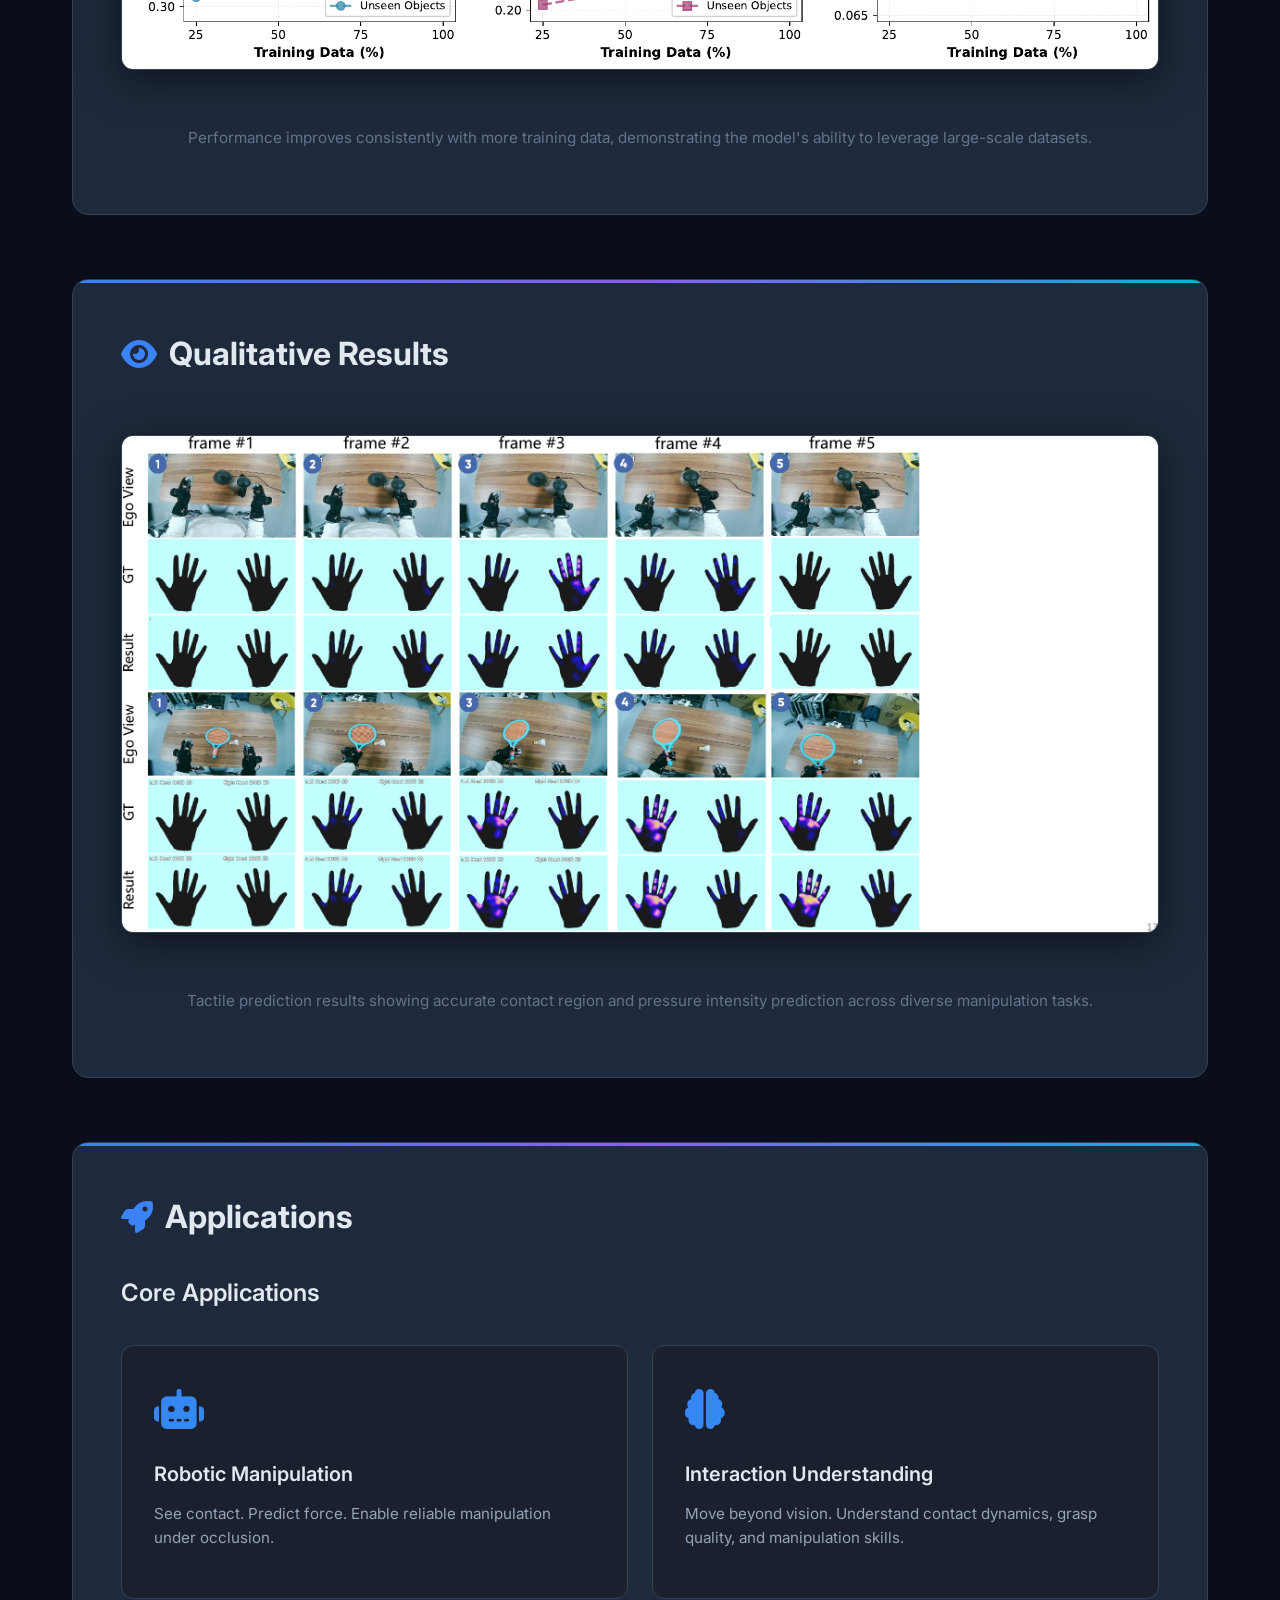
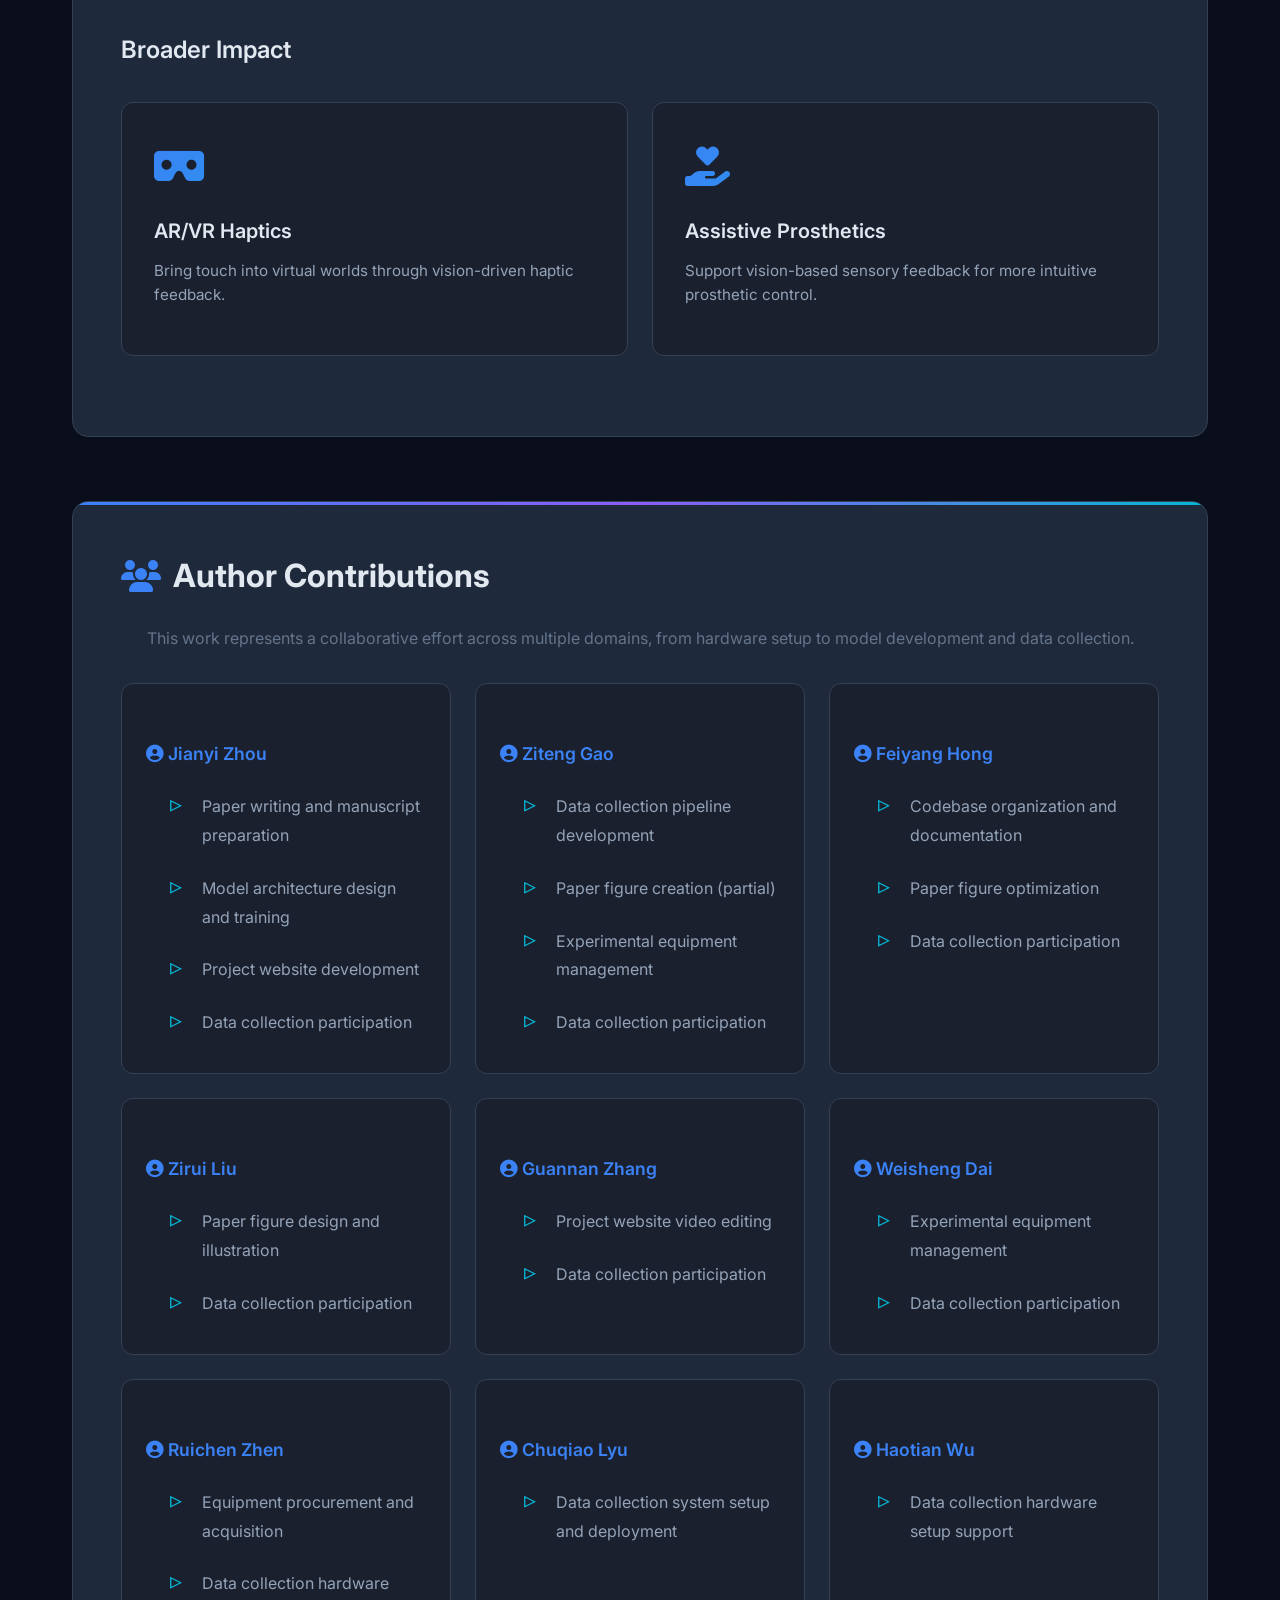
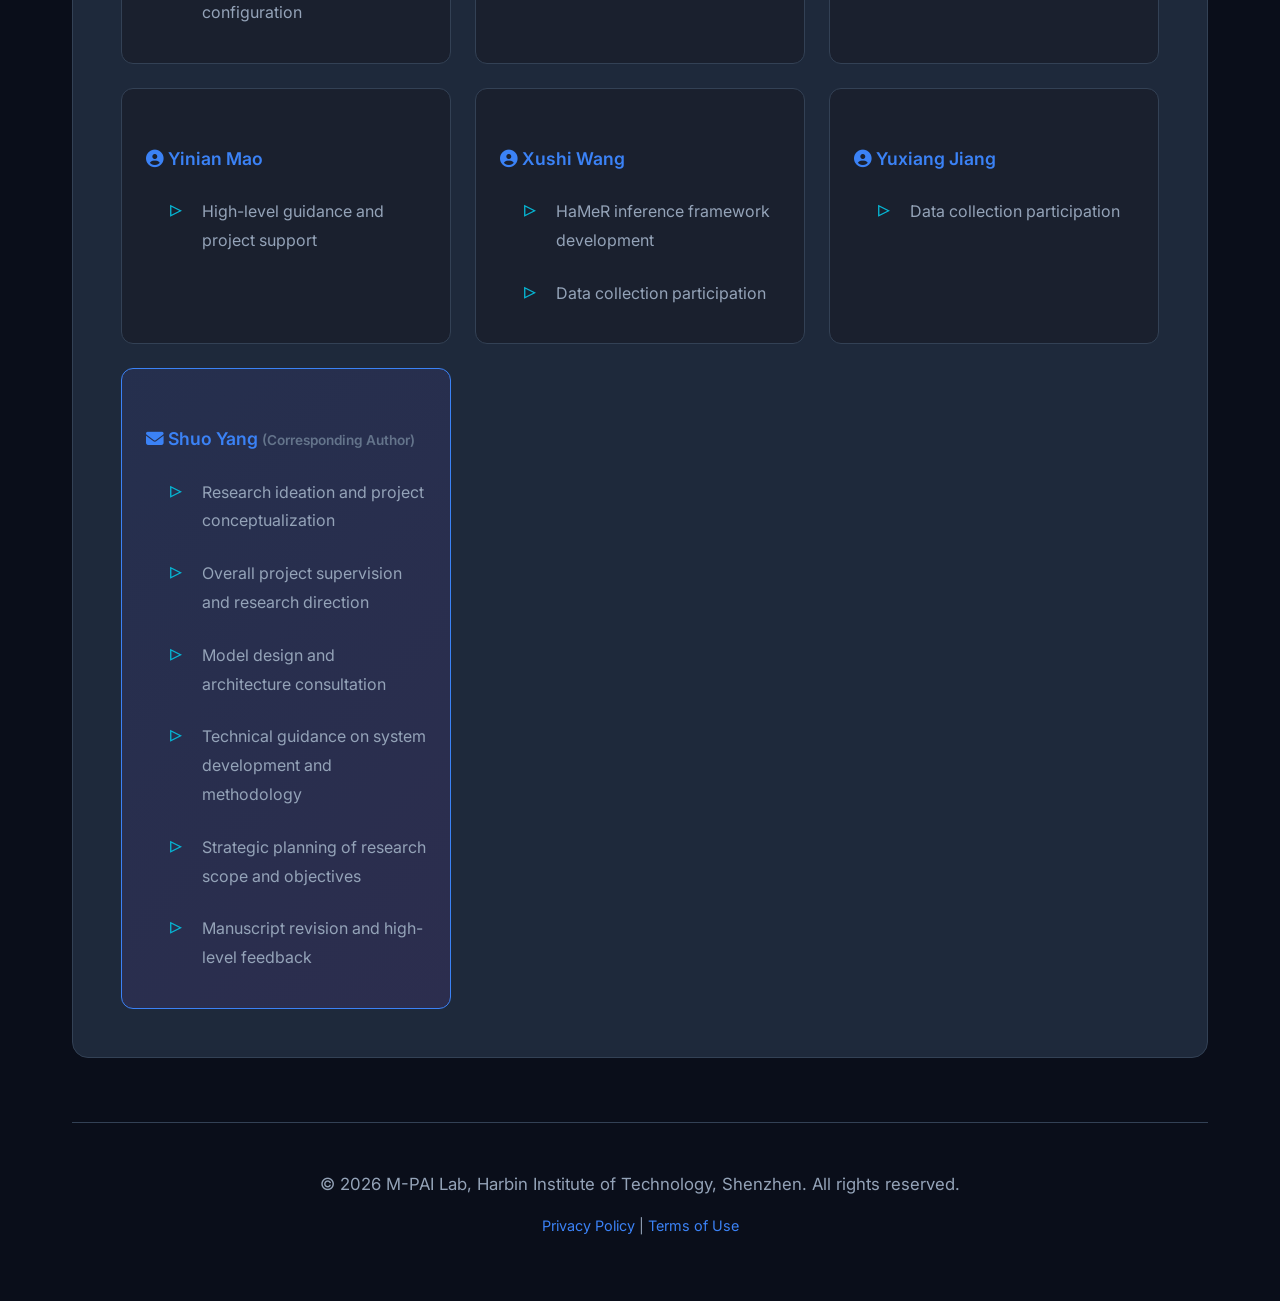
==== commit 423e79d5: "update" ====
--- a/index.html
+++ b/index.html
@@ -8,7 +8,7 @@
   <meta name="title" content="TouchAnything: A Dataset and Framework for Bimanual Tactile Estimation from Egocentric Video">
   <meta name="description" content="First large-scale multi-view tactile dataset for egocentric hand-object interaction with 302 tasks, bimanual pose, and dense pressure maps.">
   <meta name="keywords" content="tactile prediction, egocentric vision, hand-object interaction, multi-view learning, pressure sensing, computer vision, robotics">
-  <meta name="author" content="Jianyi Zhou, Ziteng Gao, Feiyang Hong, Zirui Liu, Guannan Zhang, Weisheng Dai, Yinian Mao, Ruichen Zhen, Haotian Wu, Xushi Wang, Yuxiang Jiang, Shuo Yang">
+  <meta name="author" content="Jianyi Zhou, Ziteng Gao, Feiyang Hong, Zirui Liu, Guannan Zhang, Weisheng Dai, Yinian Mao, Ruichen Zhen, Chuqiao Lyu, Haotian Wu, Xushi Wang, Yuxiang Jiang, Shuo Yang">
   <meta name="robots" content="index, follow">
   
   <!-- Open Graph / Facebook -->
@@ -30,7 +30,7 @@
   <meta name="citation_author" content="Guannan Zhang">
   <meta name="citation_author" content="Weisheng Dai">
   <meta name="citation_author" content="Ruichen Zhen">
-  <meta name="citation_author" content="Chuqiao Lv">
+  <meta name="citation_author" content="Chuqiao Lyu">
   <meta name="citation_author" content="Haotian Wu">
   <meta name="citation_author" content="Yinian Mao">
   <meta name="citation_author" content="Xushi Wang">
@@ -686,7 +686,7 @@
       <h1>TouchAnything</h1>
       <p class="subtitle">The First Dataset and Framework for Bimanual Tactile Estimation from Egocentric Video</p>
       <p class="authors">
-        <strong>Jianyi Zhou<sup>1</sup>, Ziteng Gao<sup>1</sup>, Feiyang Hong<sup>1</sup>, Zirui Liu<sup>1</sup>, Guannan Zhang<sup>1</sup>, Weisheng Dai<sup>1</sup>, <br>Ruichen Zhen<sup>2</sup>, Chuqiao Lv<sup>2</sup>, Haotian Wu<sup>2</sup>, Yinian Mao<sup>2</sup>, Xushi Wang<sup>1</sup>, Yuxiang Jiang<sup>1</sup>, Shuo Yang<sup>1✉</sup></strong>
+        <strong>Jianyi Zhou<sup>1</sup>, Ziteng Gao<sup>1</sup>, Feiyang Hong<sup>1</sup>, Zirui Liu<sup>1</sup>, Guannan Zhang<sup>1</sup>, Weisheng Dai<sup>1</sup>, <br>Ruichen Zhen<sup>2</sup>, Chuqiao Lyu<sup>2</sup>, Haotian Wu<sup>2</sup>, Yinian Mao<sup>2</sup>, Xushi Wang<sup>1</sup>, Yuxiang Jiang<sup>1</sup>, Shuo Yang<sup>1✉</sup></strong>
       </p>
       <p class="affiliation">
         <sup>1</sup>Harbin Institute of Technology, Shenzhen &nbsp;&nbsp;
@@ -1263,10 +1263,10 @@
           </ul>
         </div>
         
-        <!-- Chuqiao Lv -->
+        <!-- Chuqiao Lyu -->
         <div style="background: var(--bg-tertiary); padding: 1.5rem; border-radius: 0.75rem; border: 1px solid var(--border-color);">
           <h3 style="color: var(--accent-primary); margin-bottom: 0.75rem; font-size: 1.1rem;">
-            <i class="fas fa-user-circle"></i> Chuqiao Lv
+            <i class="fas fa-user-circle"></i> Chuqiao Lyu
           </h3>
           <ul style="color: var(--text-secondary); line-height: 1.8; margin: 0; padding-left: 1.5rem;">
             <li>Data collection system setup and deployment</li>
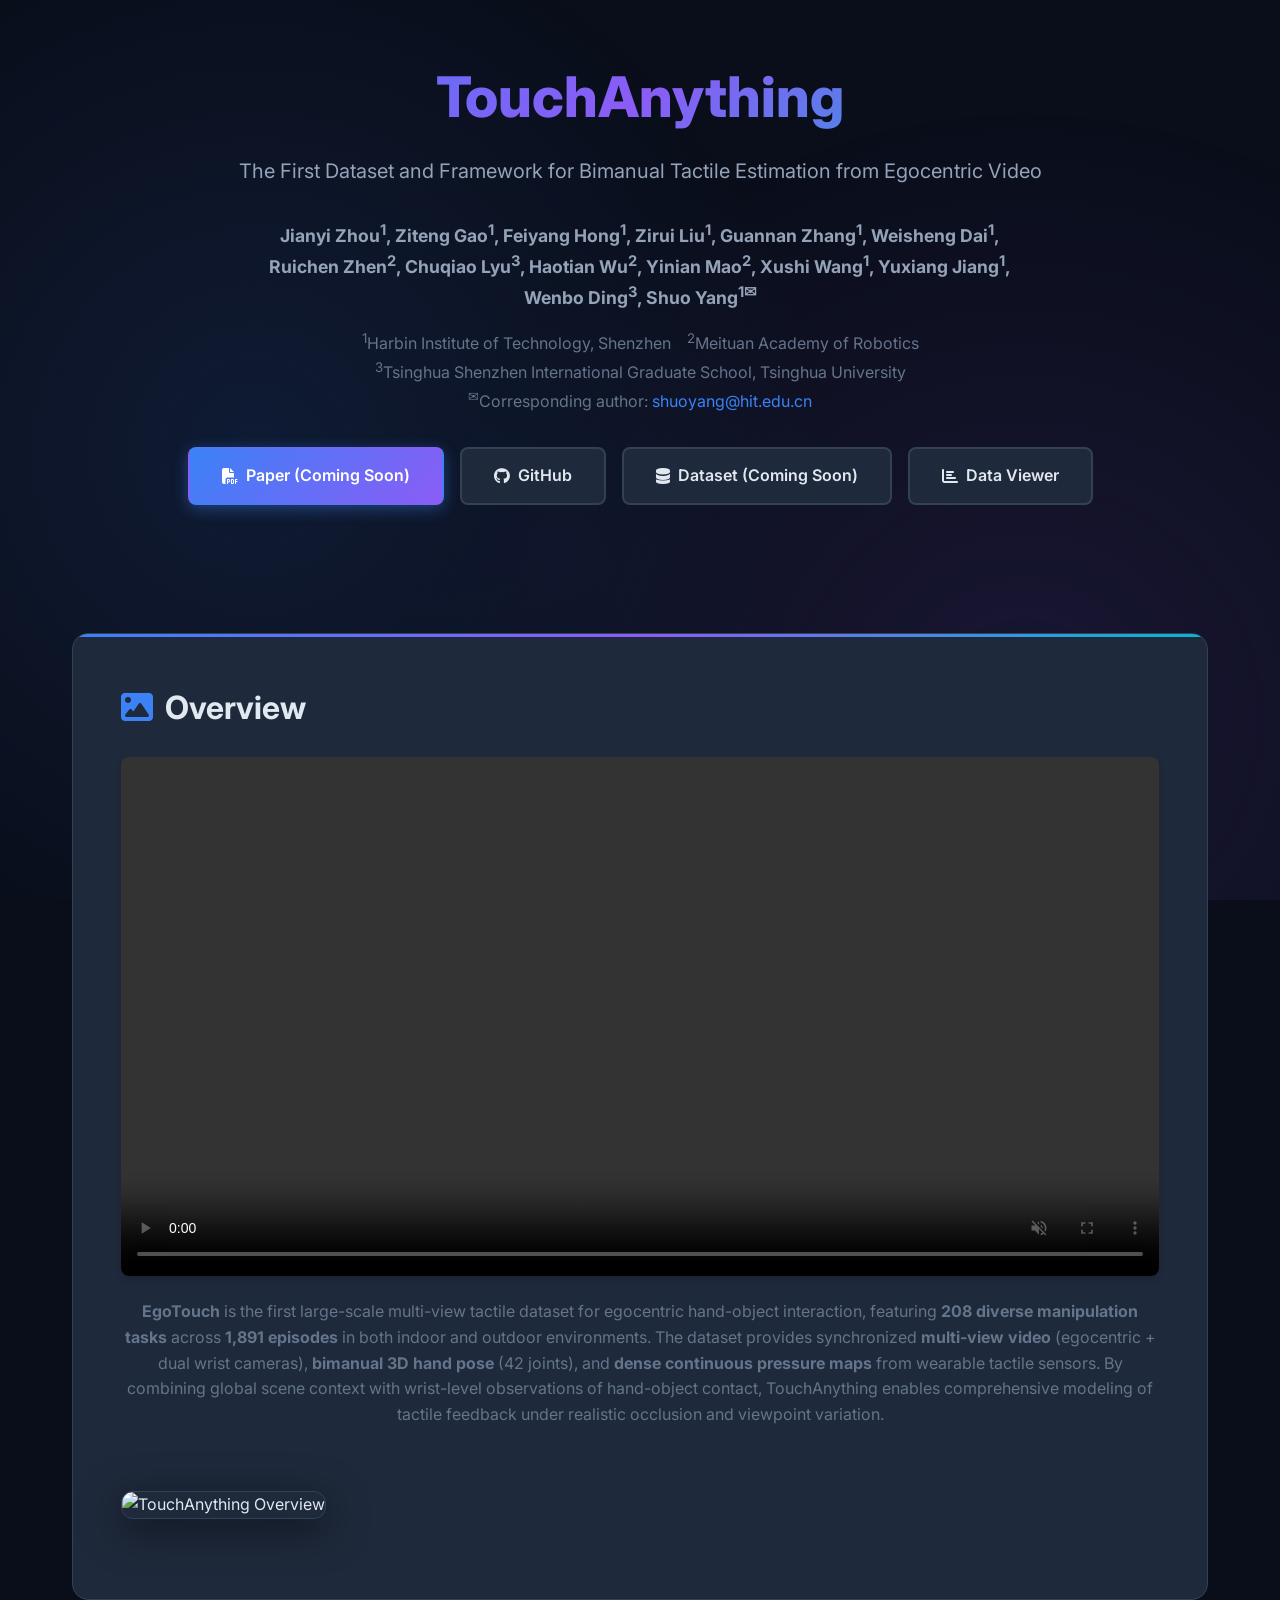
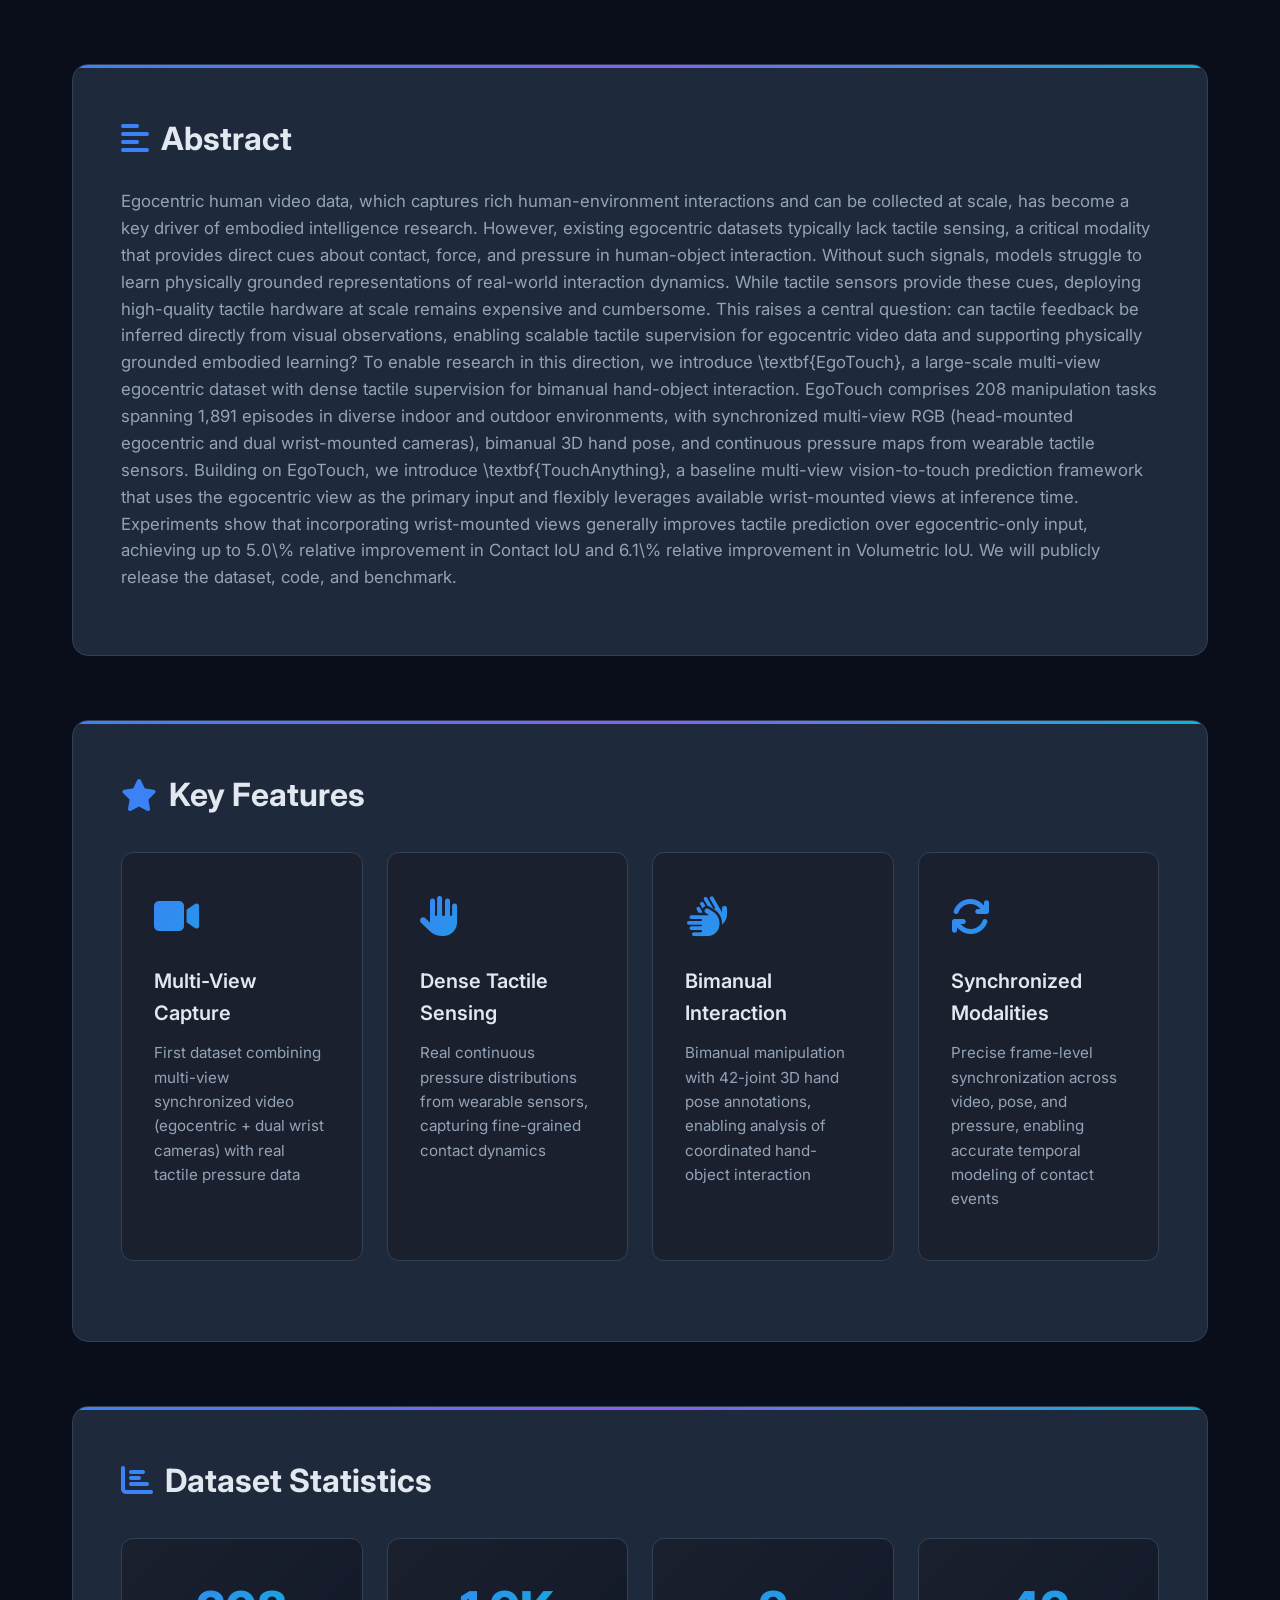
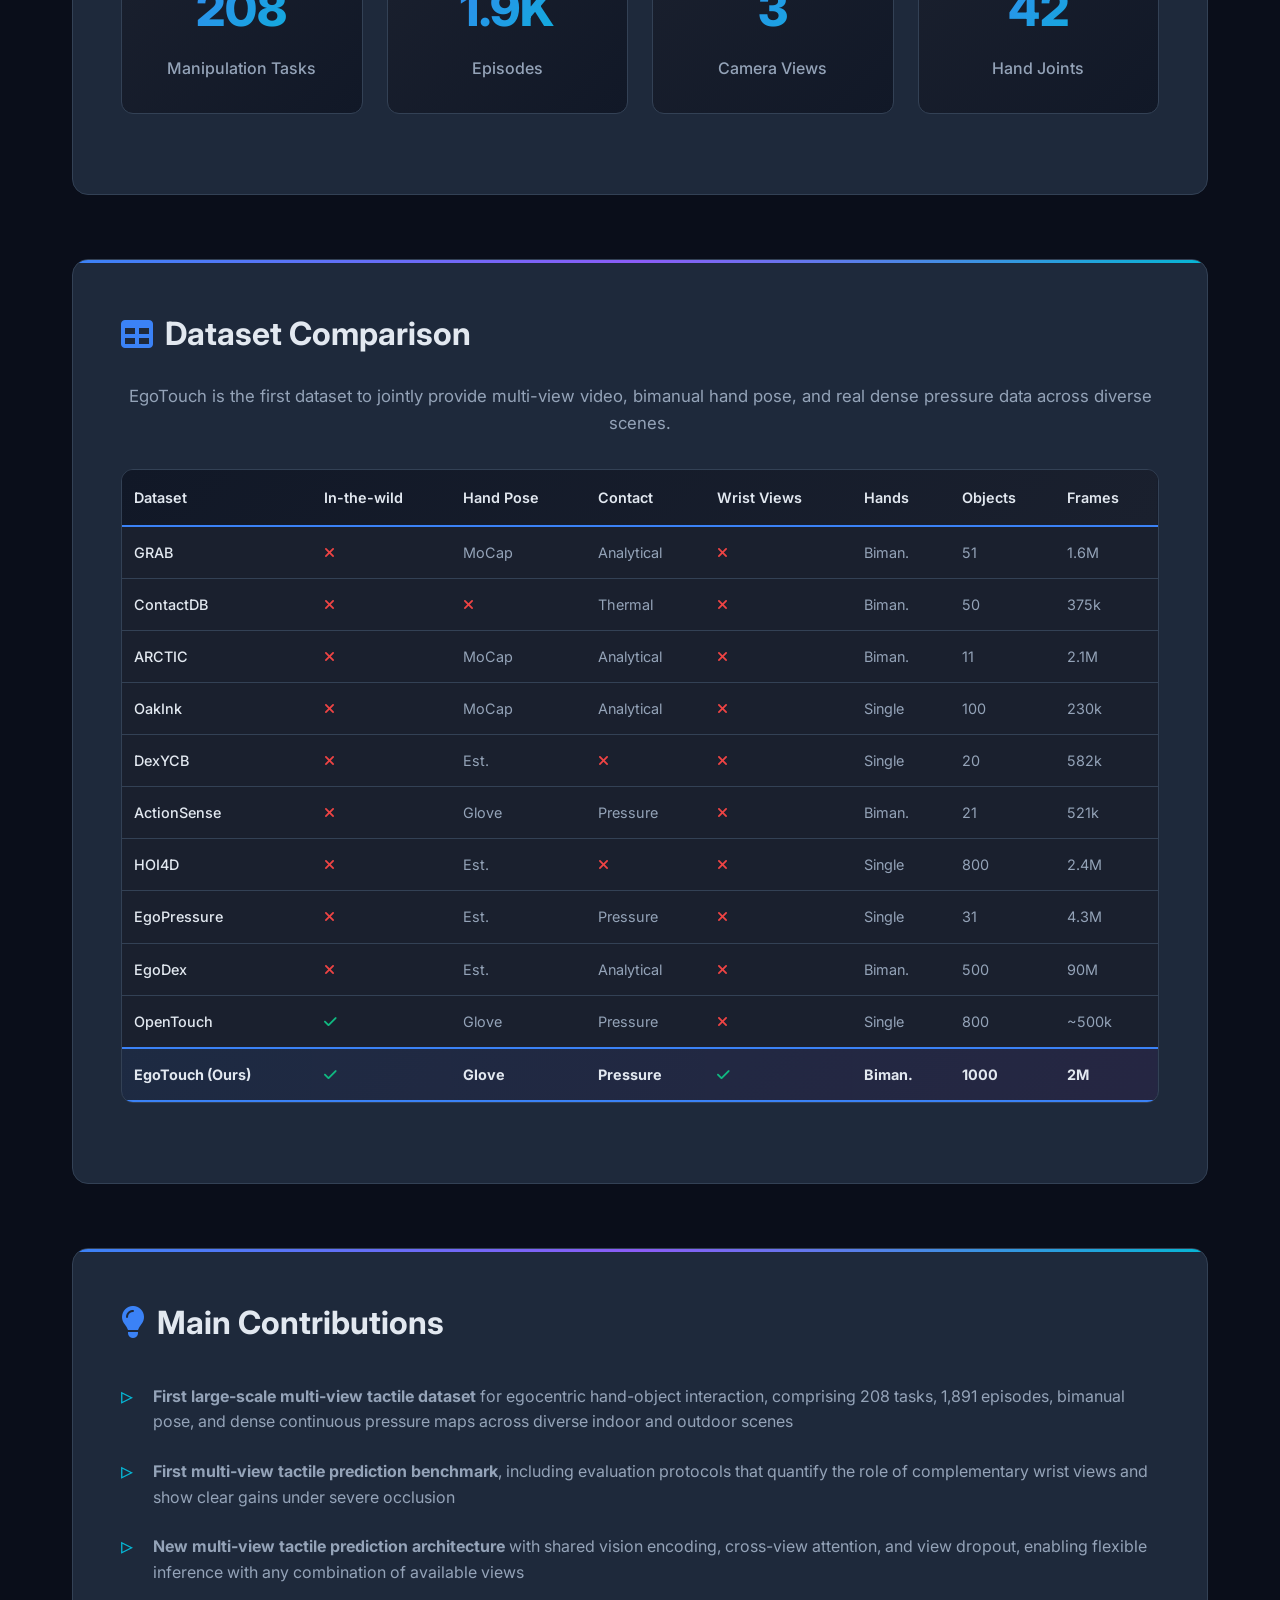
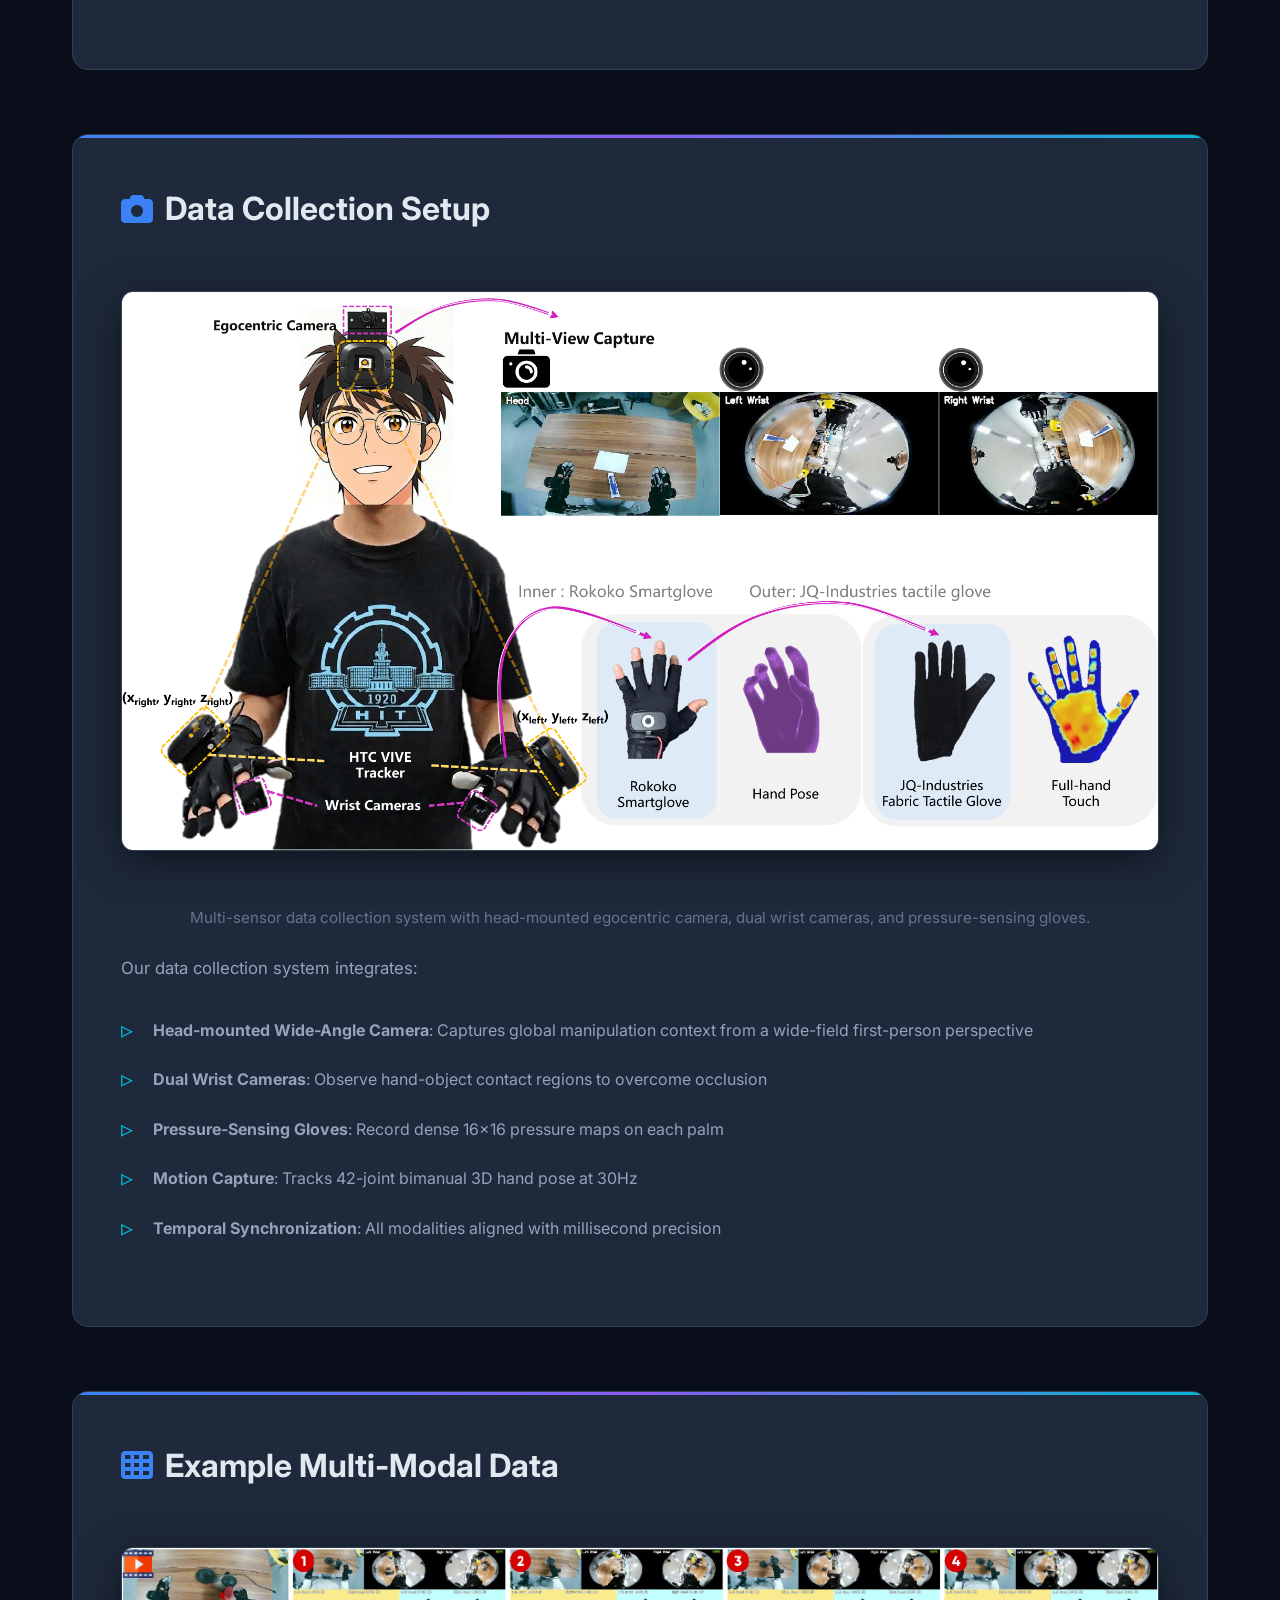
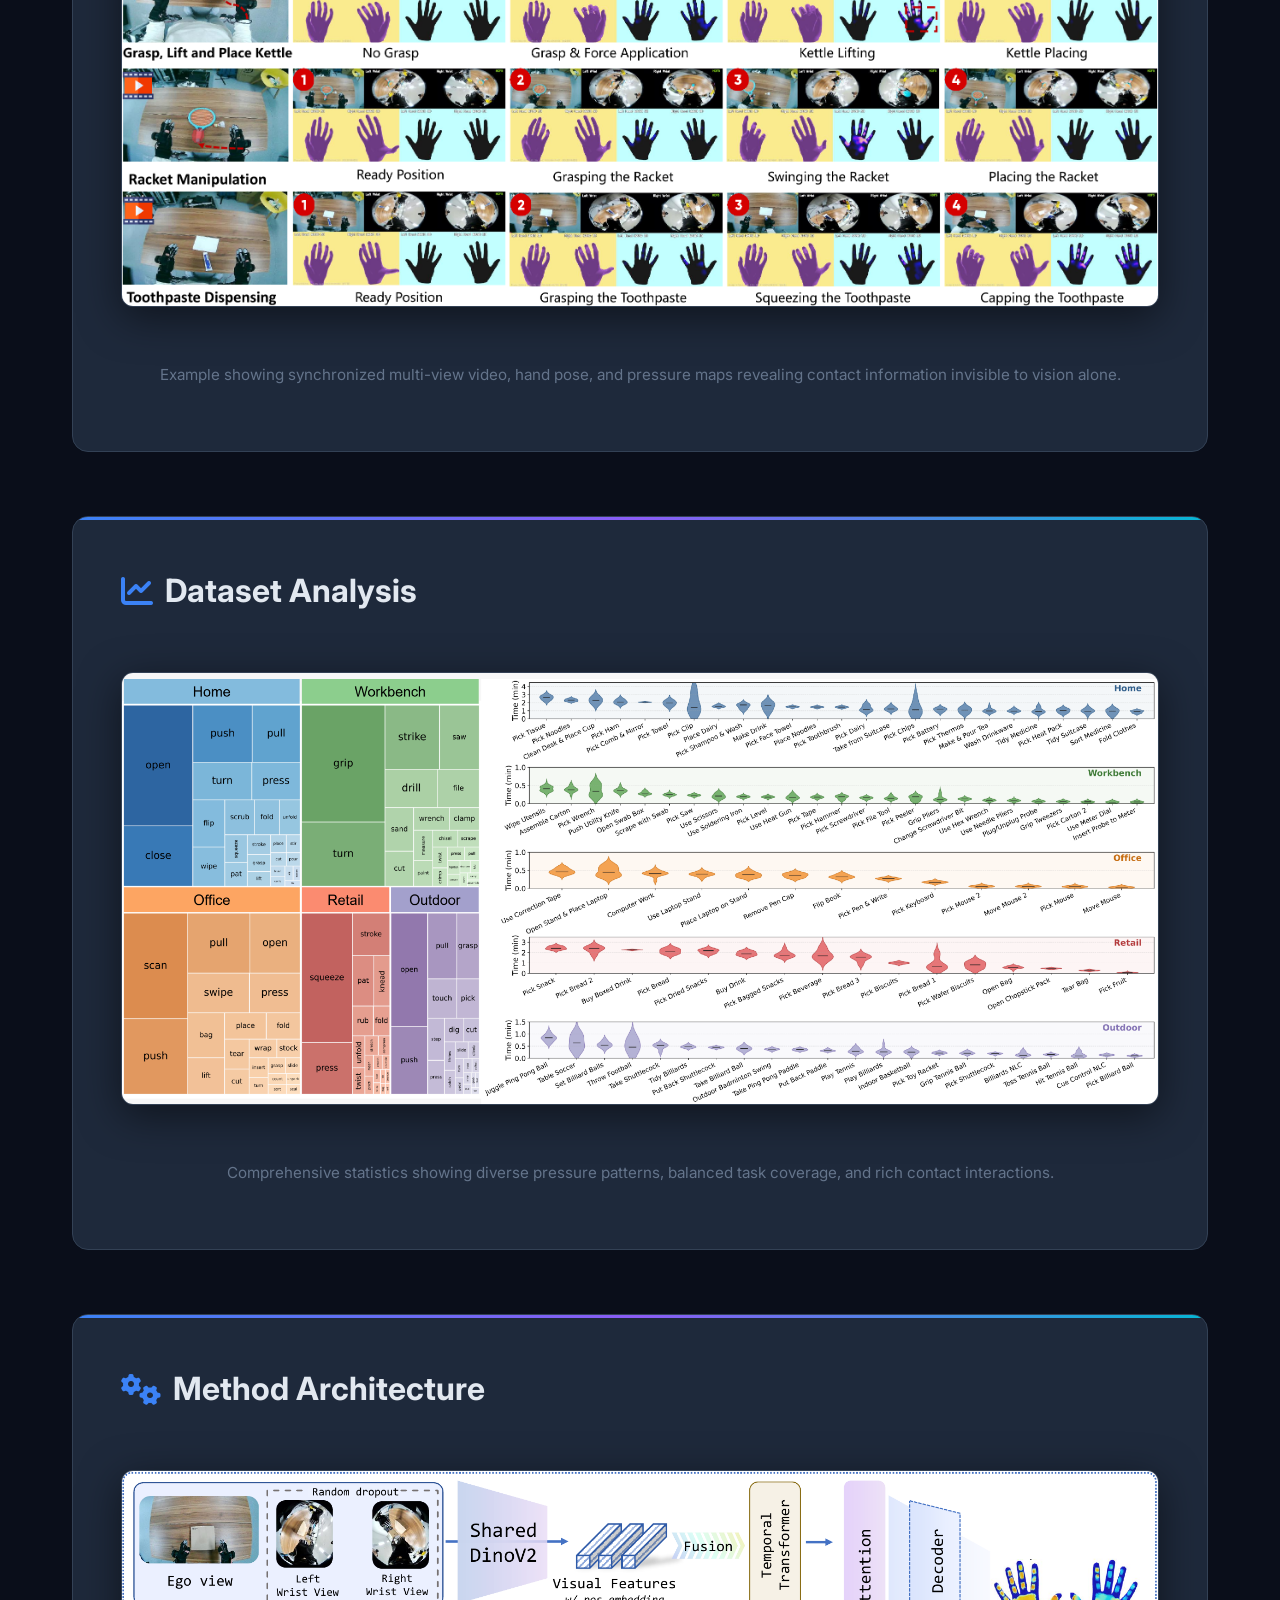
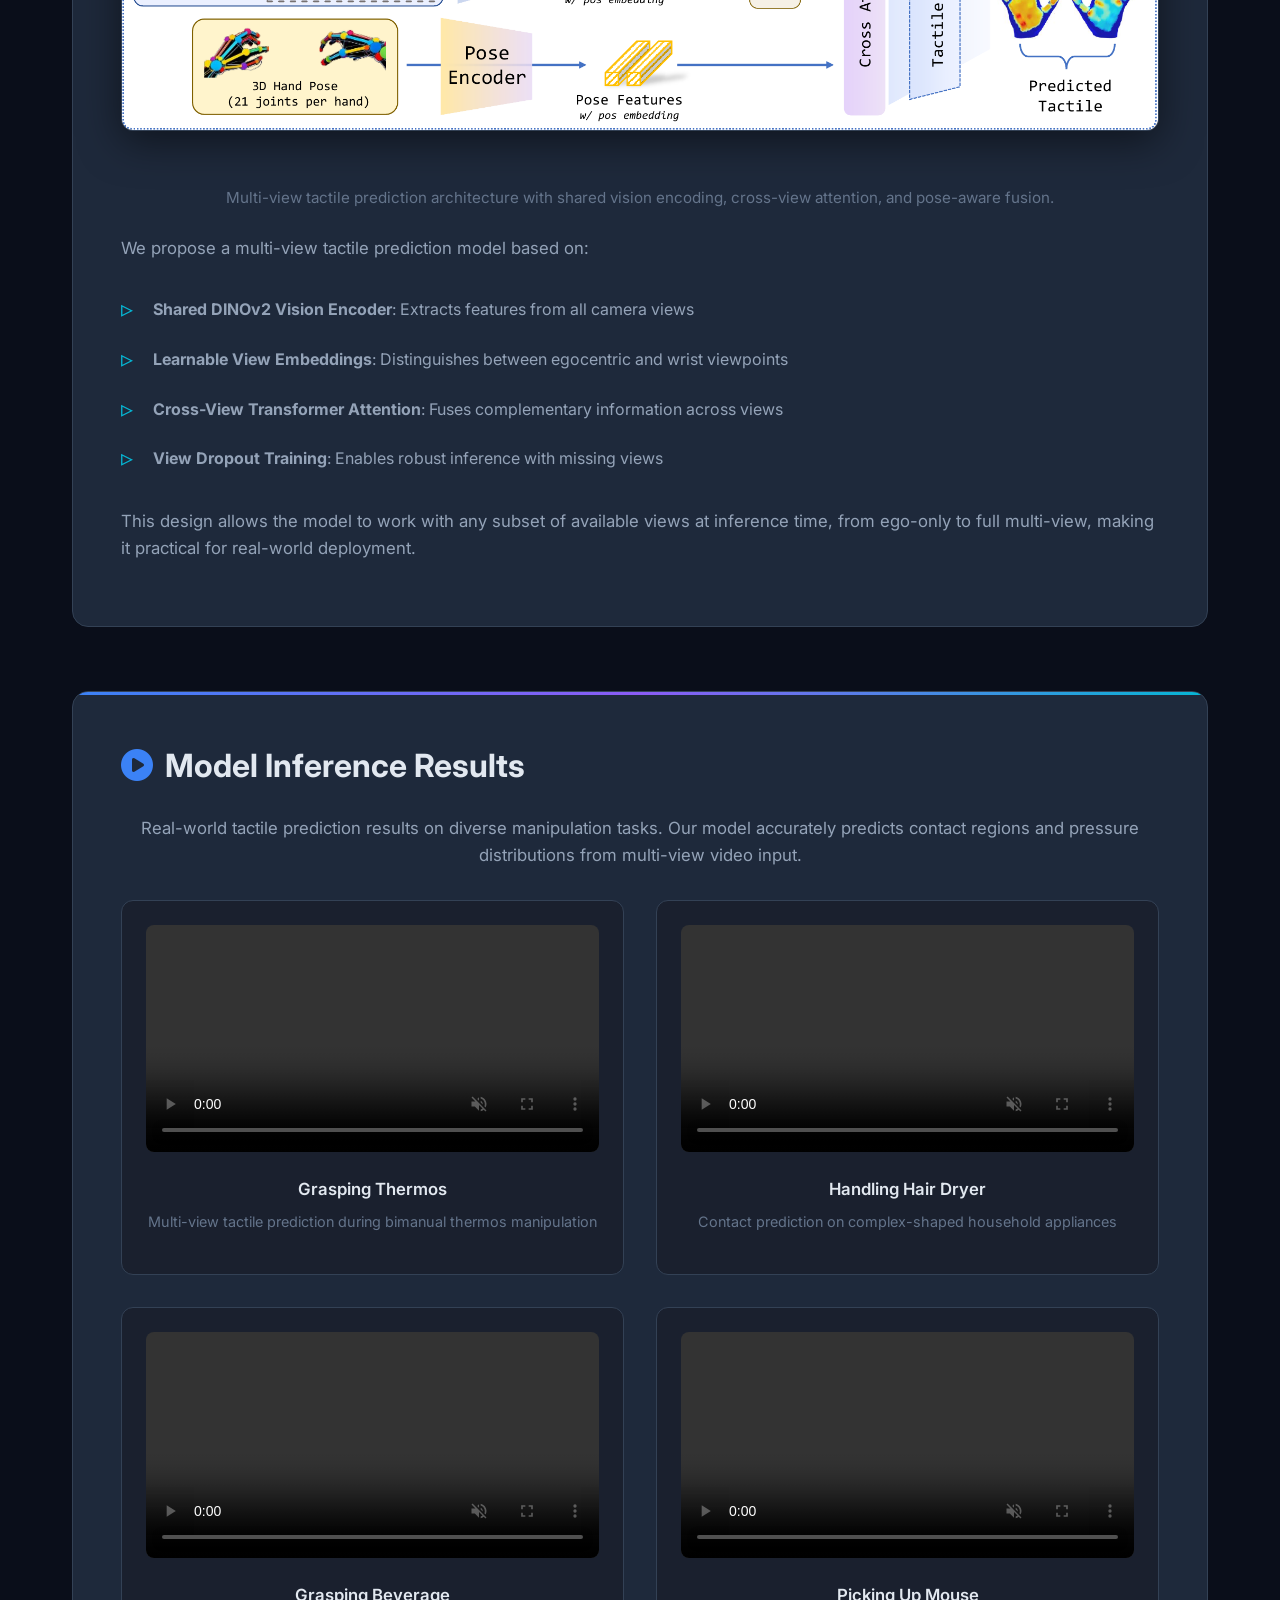
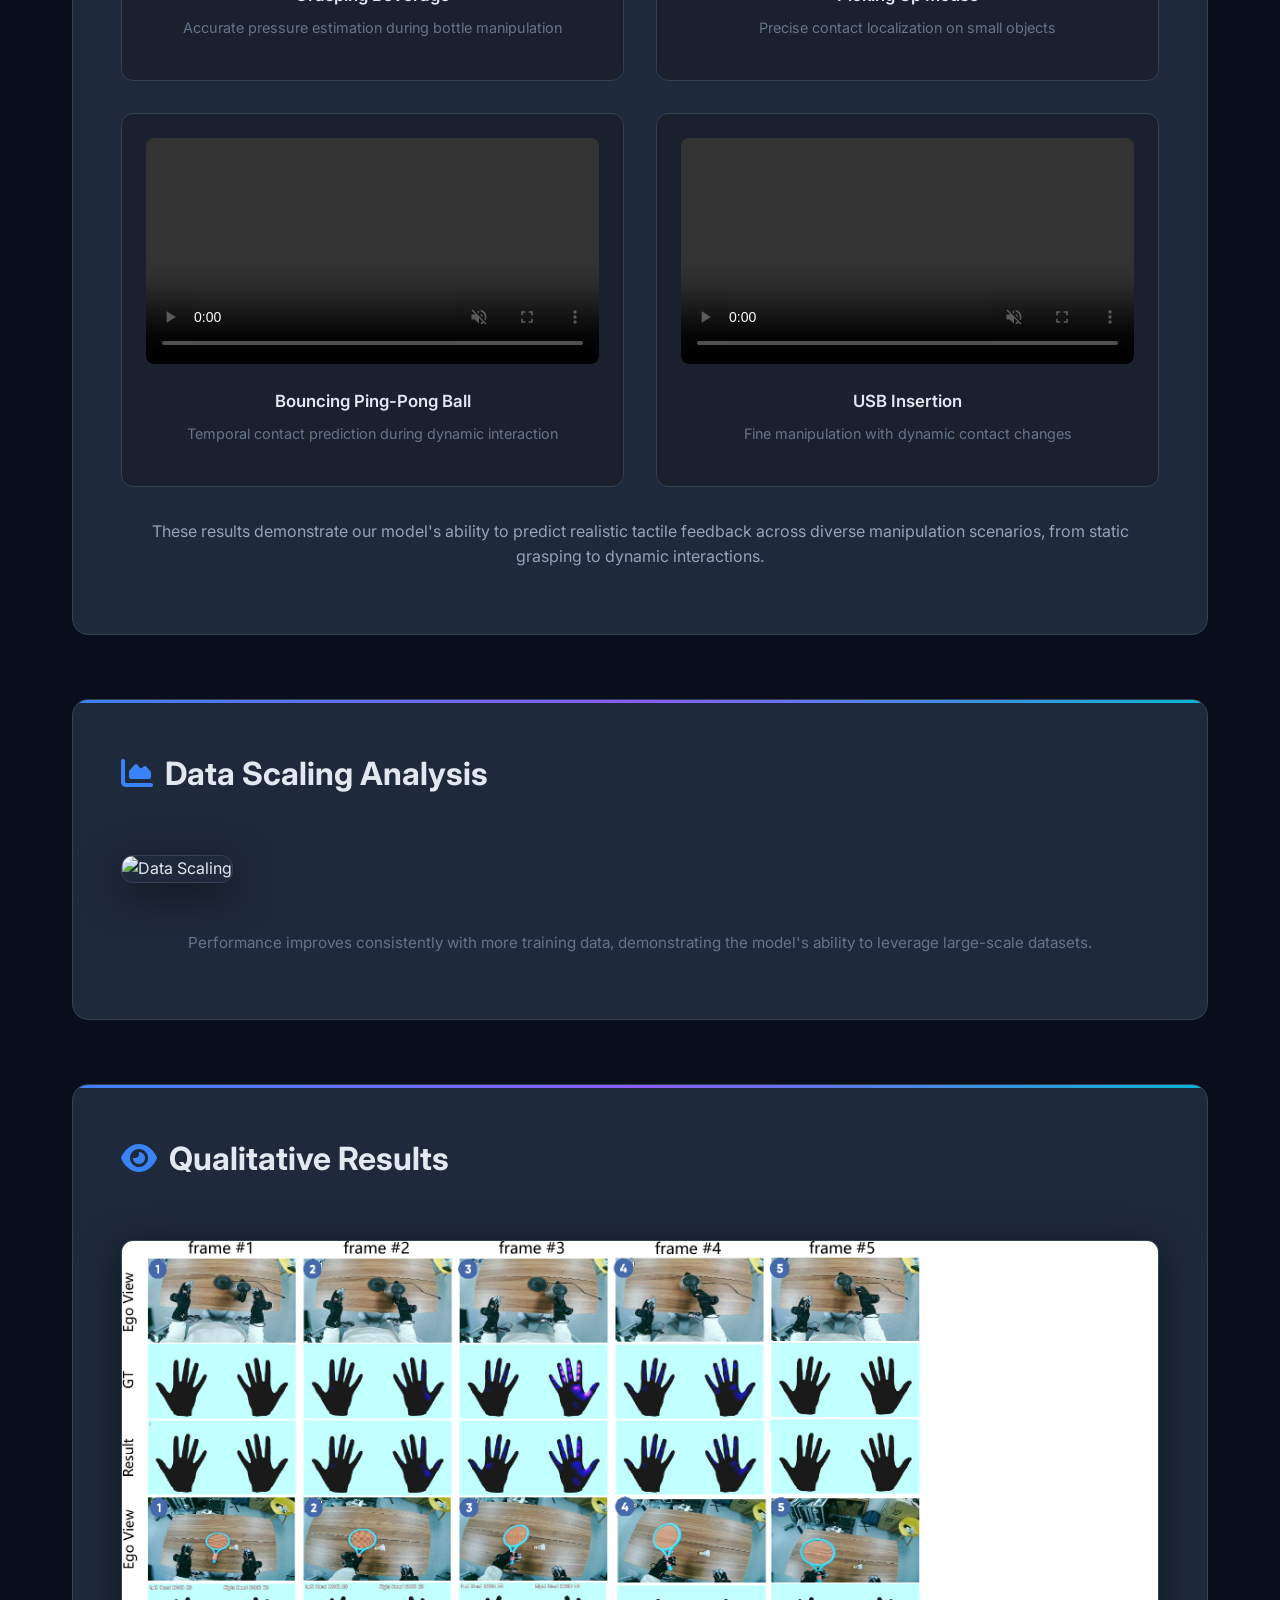
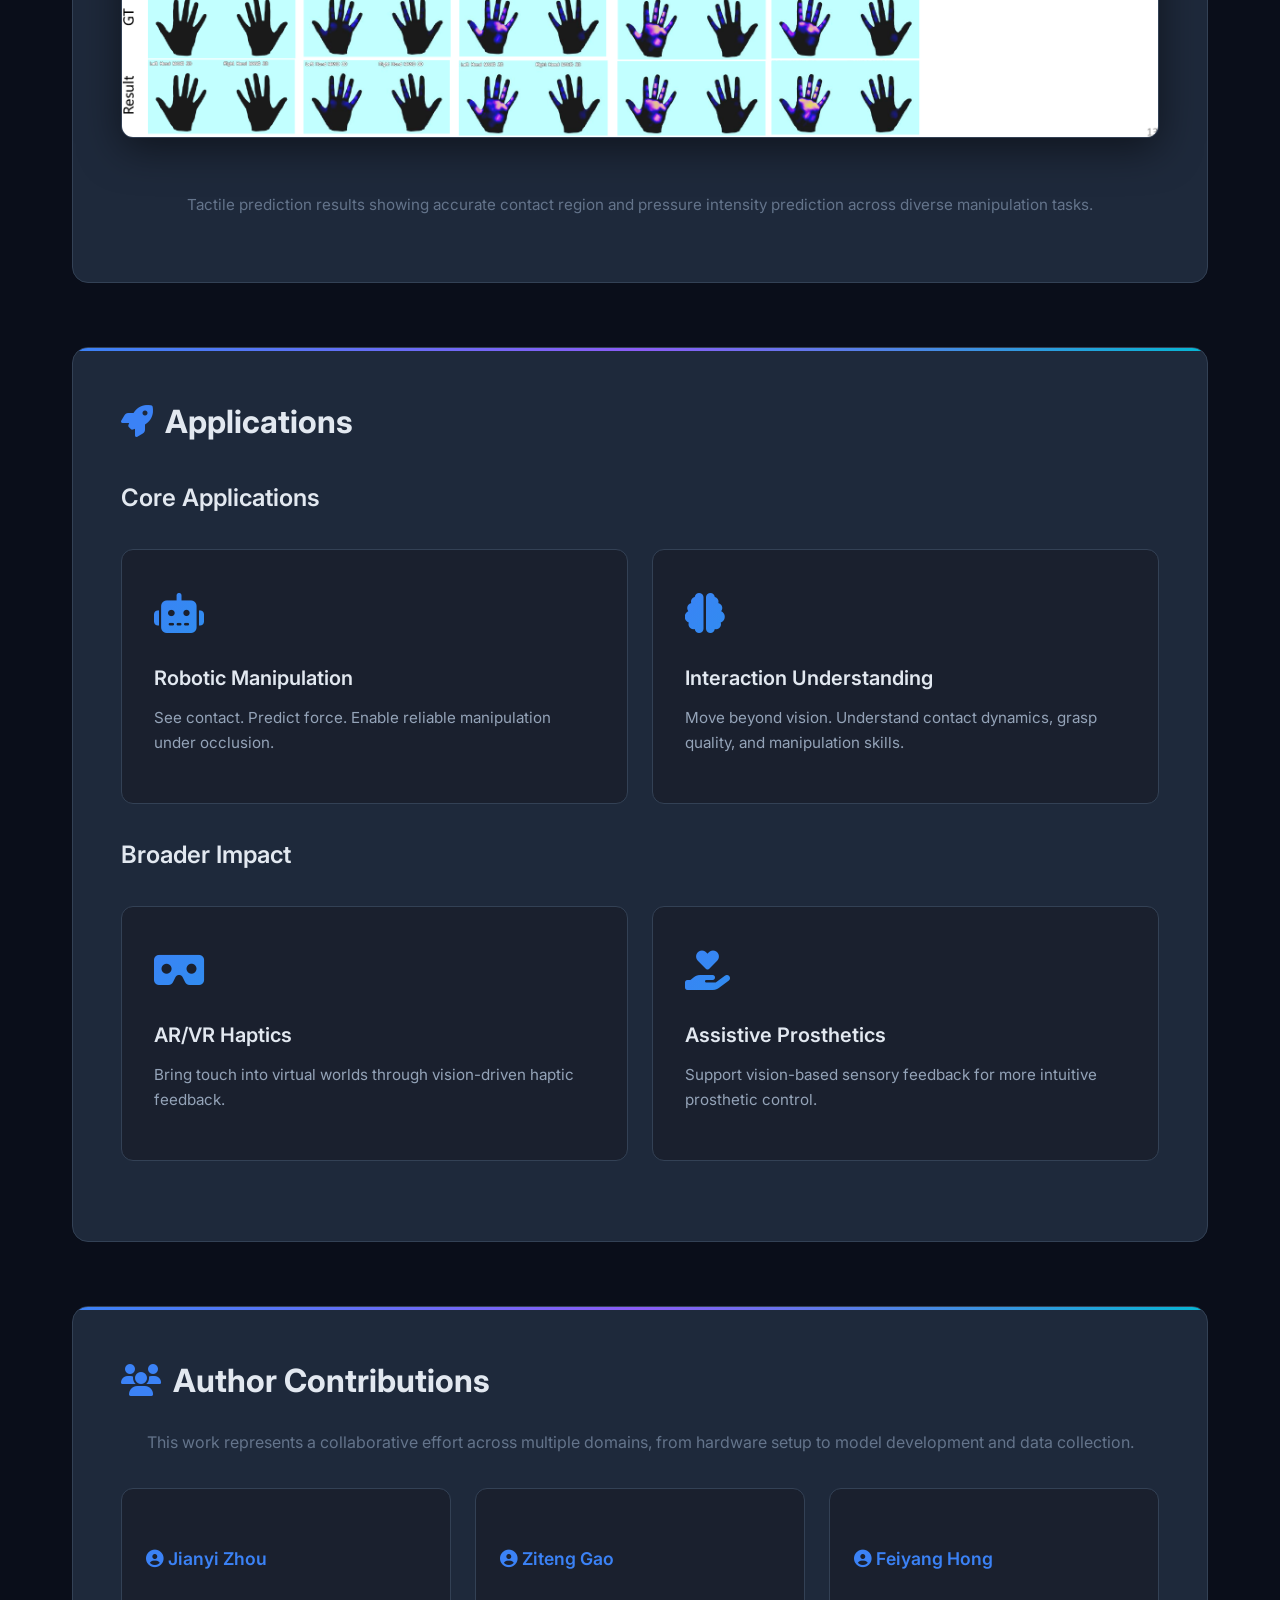
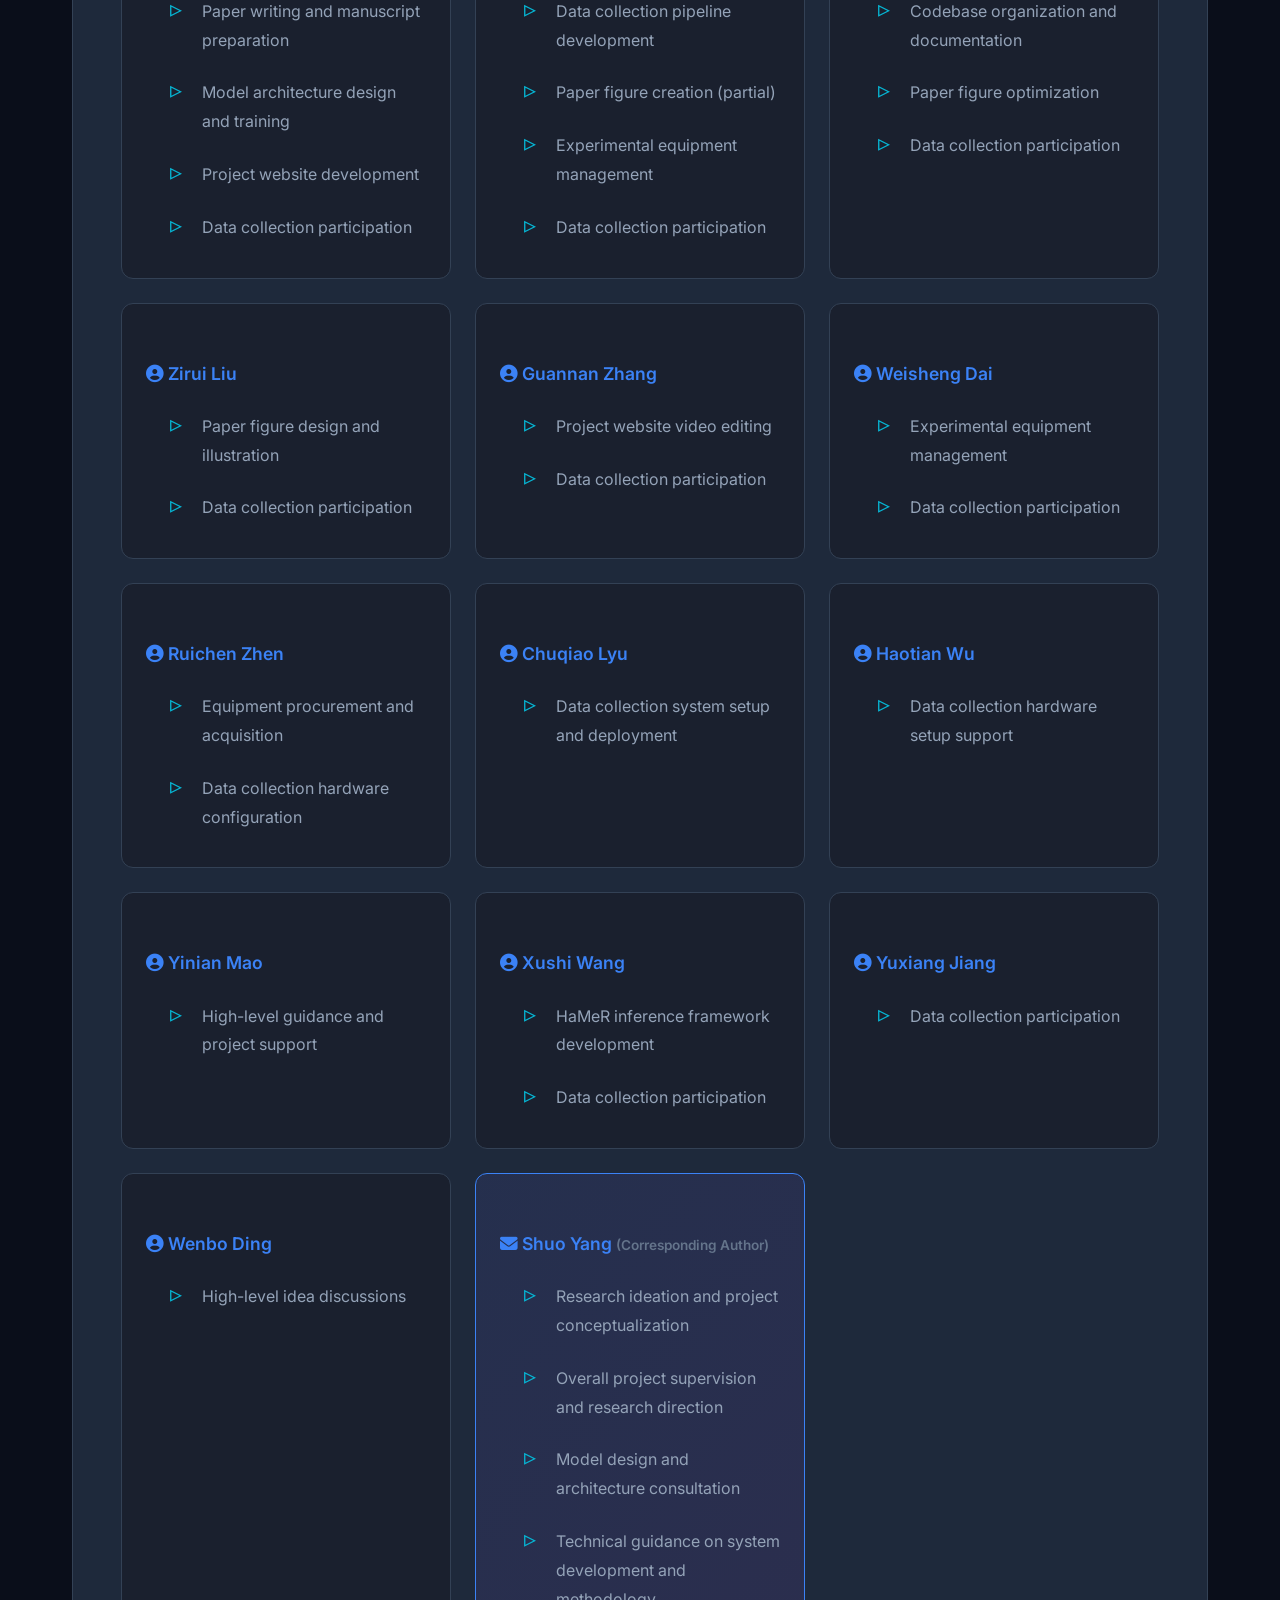
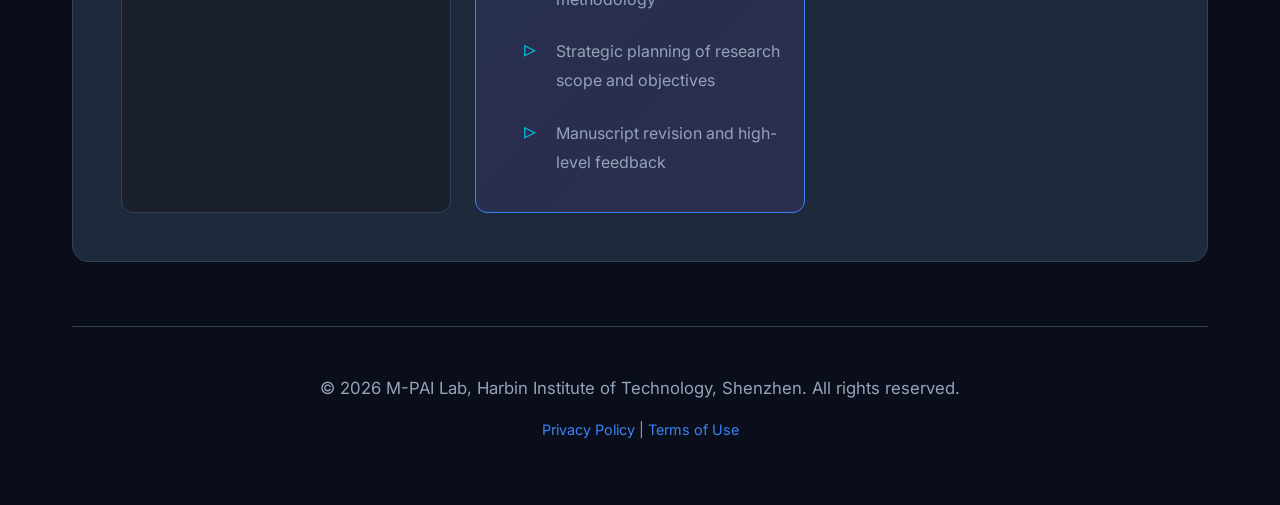
==== commit 40060306: "update" ====
--- a/index.html
+++ b/index.html
@@ -6,14 +6,14 @@
   
   <!-- Primary Meta Tags -->
   <meta name="title" content="TouchAnything: A Dataset and Framework for Bimanual Tactile Estimation from Egocentric Video">
-  <meta name="description" content="First large-scale multi-view tactile dataset for egocentric hand-object interaction with 302 tasks, bimanual pose, and dense pressure maps.">
+  <meta name="description" content="First large-scale multi-view tactile dataset for egocentric hand-object interaction with 208 tasks, bimanual pose, and dense pressure maps.">
   <meta name="keywords" content="tactile prediction, egocentric vision, hand-object interaction, multi-view learning, pressure sensing, computer vision, robotics">
-  <meta name="author" content="Jianyi Zhou, Ziteng Gao, Feiyang Hong, Zirui Liu, Guannan Zhang, Weisheng Dai, Yinian Mao, Ruichen Zhen, Chuqiao Lyu, Haotian Wu, Xushi Wang, Yuxiang Jiang, Shuo Yang">
+  <meta name="author" content="Jianyi Zhou, Ziteng Gao, Feiyang Hong, Zirui Liu, Guannan Zhang, Weisheng Dai, Ruichen Zhen, Chuqiao Lyu, Haotian Wu, Yinian Mao, Xushi Wang, Yuxiang Jiang, Wenbo Ding, Shuo Yang">
   <meta name="robots" content="index, follow">
   
   <!-- Open Graph / Facebook -->
   <meta property="og:type" content="article">
-  <meta property="og:site_name" content="M-PAI Lab - Harbin Institute of Technology">
+  <meta property="og:site_name" content="Harbin Institute of Technology">
   <meta property="og:title" content="TouchAnything: Multi-View Tactile Prediction">
   <meta property="og:description" content="First large-scale multi-view tactile dataset for egocentric hand-object interaction">
   
@@ -35,6 +35,7 @@
   <meta name="citation_author" content="Yinian Mao">
   <meta name="citation_author" content="Xushi Wang">
   <meta name="citation_author" content="Yuxiang Jiang">
+  <meta name="citation_author" content="Wenbo Ding">
   <meta name="citation_author" content="Shuo Yang">
   <meta name="citation_publication_date" content="2026">
   
@@ -686,11 +687,12 @@
       <h1>TouchAnything</h1>
       <p class="subtitle">The First Dataset and Framework for Bimanual Tactile Estimation from Egocentric Video</p>
       <p class="authors">
-        <strong>Jianyi Zhou<sup>1</sup>, Ziteng Gao<sup>1</sup>, Feiyang Hong<sup>1</sup>, Zirui Liu<sup>1</sup>, Guannan Zhang<sup>1</sup>, Weisheng Dai<sup>1</sup>, <br>Ruichen Zhen<sup>2</sup>, Chuqiao Lyu<sup>2</sup>, Haotian Wu<sup>2</sup>, Yinian Mao<sup>2</sup>, Xushi Wang<sup>1</sup>, Yuxiang Jiang<sup>1</sup>, Shuo Yang<sup>1✉</sup></strong>
+        <strong>Jianyi Zhou<sup>1</sup>, Ziteng Gao<sup>1</sup>, Feiyang Hong<sup>1</sup>, Zirui Liu<sup>1</sup>, Guannan Zhang<sup>1</sup>, Weisheng Dai<sup>1</sup>, <br>Ruichen Zhen<sup>2</sup>, Chuqiao Lyu<sup>3</sup>, Haotian Wu<sup>2</sup>, Yinian Mao<sup>2</sup>, Xushi Wang<sup>1</sup>, Yuxiang Jiang<sup>1</sup>, <br>Wenbo Ding<sup>3</sup>, Shuo Yang<sup>1✉</sup></strong>
       </p>
       <p class="affiliation">
         <sup>1</sup>Harbin Institute of Technology, Shenzhen &nbsp;&nbsp;
         <sup>2</sup>Meituan Academy of Robotics<br>
+        <sup>3</sup>Tsinghua Shenzhen International Graduate School, Tsinghua University<br>
         <sup>✉</sup>Corresponding author: <a href="mailto:shuoyang@hit.edu.cn" style="color: var(--accent-primary); text-decoration: none;">shuoyang@hit.edu.cn</a>
       </p>
       
@@ -721,7 +723,7 @@
           Your browser does not support the video tag.
         </video>
         <p style="text-align: center; color: var(--text-muted); margin-top: 1rem; font-size: 1rem; line-height: 1.6;">
-          <strong>EgoTouch</strong> is the first large-scale multi-view tactile dataset for egocentric hand-object interaction, featuring <strong>302 diverse manipulation tasks</strong> across <strong>4,530 episodes</strong> in both indoor and outdoor environments. The dataset provides synchronized <strong>multi-view video</strong> (egocentric + dual wrist cameras), <strong>bimanual 3D hand pose</strong> (42 joints), and <strong>dense continuous pressure maps</strong> from wearable tactile sensors. By combining global scene context with wrist-level observations of hand-object contact, TouchAnything enables comprehensive modeling of tactile feedback under realistic occlusion and viewpoint variation.
+          <strong>EgoTouch</strong> is the first large-scale multi-view tactile dataset for egocentric hand-object interaction, featuring <strong>208 diverse manipulation tasks</strong> across <strong>1,891 episodes</strong> in both indoor and outdoor environments. The dataset provides synchronized <strong>multi-view video</strong> (egocentric + dual wrist cameras), <strong>bimanual 3D hand pose</strong> (42 joints), and <strong>dense continuous pressure maps</strong> from wearable tactile sensors. By combining global scene context with wrist-level observations of hand-object contact, TouchAnything enables comprehensive modeling of tactile feedback under realistic occlusion and viewpoint variation.
         </p>
       </div>
       
@@ -733,22 +735,15 @@
     <section class="fade-in">
       <h2><i class="fas fa-align-left"></i> Abstract</h2>
       <p>
-        Vision has become the dominant sensing modality for hand-object interaction, yet it remains insufficient for dexterous manipulation as it cannot directly capture contact forces, pressure distributions, or subtle contact state changes. While tactile sensing provides these critical cues, high-quality tactile hardware is difficult to deploy at scale, motivating growing interest in vision-to-touch prediction, which aims to infer tactile feedback from visual observations.
-
-However, progress in this area is fundamentally constrained by the lack of large-scale, diverse, and high-fidelity datasets. Existing datasets are often limited in scale, restricted to single-view capture or narrow interaction scenarios, or lack dense tactile ground truth. In particular, egocentric single-view observations suffer from severe occlusion of hand-object contact regions, making accurate tactile inference highly challenging.
-
-To address these limitations, we introduce EgoTouch, a large-scale multi-view tactile dataset for egocentric hand-object interaction. EgoTouch comprises 302 diverse manipulation tasks spanning 4,530 episodes across both indoor and outdoor environments, with synchronized multi-view observations (egocentric and dual wrist-mounted cameras), bimanual 3D hand pose annotations, and dense continuous pressure maps captured by wearable tactile sensors. This comprehensive setup enables learning cross-view consistent representations of contact dynamics under realistic occlusion and interaction variability.
-
-Building upon EgoTouch, we further propose TouchAnything, a unified architecture for multi-view tactile prediction. The model integrates a shared DINOv2 encoder, learnable view embeddings, cross-view attention, and a view dropout strategy, enabling flexible inference under varying view availability. Effectively leveraging multi-view observations is non-trivial due to view inconsistency and partial observability, which our design explicitly addresses.
-
-Extensive experiments demonstrate that incorporating complementary wrist views is crucial for resolving occluded contact regions and enabling reliable tactile inference, particularly under severe occlusions. These results highlight the importance of multi-view perception for tactile reasoning in real-world interaction scenarios.
-
-We will publicly release the dataset, code, and benchmark to facilitate future research bridging visual perception and physical interaction in embodied systems.
+      Egocentric human video data, which captures rich human-environment interactions and can be collected at scale, has become a key driver of embodied intelligence research. However, existing egocentric datasets typically lack tactile sensing, a critical modality that provides direct cues about contact, force, and pressure in human-object interaction. Without such signals, models struggle to learn physically grounded representations of real-world interaction dynamics. 
+      While tactile sensors provide these cues, deploying high-quality tactile hardware at scale remains expensive and cumbersome. This raises a central question: can tactile feedback be inferred directly from visual observations, enabling scalable tactile supervision for egocentric video data and supporting physically grounded embodied learning?
+      To enable research in this direction, we introduce \textbf{EgoTouch}, a large-scale multi-view egocentric dataset with dense tactile supervision for bimanual hand-object interaction. EgoTouch comprises 208 manipulation tasks spanning 1,891 episodes in diverse indoor and outdoor environments, with synchronized multi-view RGB (head-mounted egocentric and dual wrist-mounted cameras), bimanual 3D hand pose, and continuous pressure maps from wearable tactile sensors. Building on EgoTouch, we introduce \textbf{TouchAnything}, a baseline multi-view vision-to-touch prediction framework that uses the egocentric view as the primary input and flexibly leverages available wrist-mounted views at inference time.
+      Experiments show that incorporating wrist-mounted views generally improves tactile prediction over egocentric-only input, achieving up to 5.0\% relative improvement in Contact IoU and 6.1\% relative improvement in Volumetric IoU. We will publicly release the dataset, code, and benchmark.
 <!-- Vision has become the dominant sensing modality for hand-object interaction, yet it remains insufficient for dexterous manipulation as it cannot directly capture contact forces, pressure distributions, or subtle contact state changes. While tactile sensing provides these critical cues, high-quality tactile hardware is difficult to deploy at scale, motivating increasing interest in <em>vision-to-touch prediction</em>, which aims to infer tactile feedback from visual observations.
 
 However, progress in this area is fundamentally limited by the lack of large-scale, diverse, and high-fidelity datasets. Existing datasets are often small, restricted to single-view capture or narrow interaction scenarios, or lack dense tactile ground truth. In particular, egocentric single-view observations suffer from severe occlusion of hand-object contact regions, making accurate tactile inference highly challenging.
 
-To address these limitations, we introduce <strong>TouchAnything</strong>, a large-scale multi-view tactile dataset for egocentric hand-object interaction. TouchAnything contains 302 diverse manipulation tasks spanning 4,530 episodes across both indoor and outdoor environments, with synchronized multi-view observations (egocentric and dual wrist-mounted cameras), bimanual 3D hand pose annotations, and dense continuous pressure maps captured by wearable tactile sensors. This setup enables learning cross-view consistent representations of contact dynamics under realistic occlusion and interaction variability.
+To address these limitations, we introduce <strong>TouchAnything</strong>, a large-scale multi-view tactile dataset for egocentric hand-object interaction. TouchAnything contains 208 diverse manipulation tasks spanning 1,891 episodes across both indoor and outdoor environments, with synchronized multi-view observations (egocentric and dual wrist-mounted cameras), bimanual 3D hand pose annotations, and dense continuous pressure maps captured by wearable tactile sensors. This setup enables learning cross-view consistent representations of contact dynamics under realistic occlusion and interaction variability.
 
 Building upon this dataset, we establish a new benchmark for multi-view tactile prediction and propose a unified architecture that leverages a shared DINOv2 encoder, learnable view embeddings, cross-view attention, and a view dropout strategy to support flexible inference under varying view availability. Effectively leveraging multi-view observations is non-trivial due to view inconsistency and partial observability, which our design explicitly addresses.
 
@@ -793,11 +788,11 @@
       <h2><i class="fas fa-chart-bar"></i> Dataset Statistics</h2>
       <div class="stats-grid">
         <div class="stat-card">
-          <span class="stat-number">302</span>
+          <span class="stat-number">208</span>
           <span class="stat-label">Manipulation Tasks</span>
         </div>
         <div class="stat-card">
-          <span class="stat-number">4.5K</span>
+          <span class="stat-number">1.9K</span>
           <span class="stat-label">Episodes</span>
         </div>
         <div class="stat-card">
@@ -951,7 +946,7 @@
     <section class="fade-in">
       <h2><i class="fas fa-lightbulb"></i> Main Contributions</h2>
       <ul>
-        <li><strong>First large-scale multi-view tactile dataset</strong> for egocentric hand-object interaction, comprising 302 tasks, 4,530 episodes, bimanual pose, and dense continuous pressure maps across diverse indoor and outdoor scenes</li>
+        <li><strong>First large-scale multi-view tactile dataset</strong> for egocentric hand-object interaction, comprising 208 tasks, 1,891 episodes, bimanual pose, and dense continuous pressure maps across diverse indoor and outdoor scenes</li>
         <li><strong>First multi-view tactile prediction benchmark</strong>, including evaluation protocols that quantify the role of complementary wrist views and show clear gains under severe occlusion</li>
         <li><strong>New multi-view tactile prediction architecture</strong> with shared vision encoding, cross-view attention, and view dropout, enabling flexible inference with any combination of available views</li>
       </ul>
@@ -1164,10 +1159,10 @@
       <h2><i class="fas fa-quote-right"></i> Citation</h2>
       <pre><code>@article{touchanything2026,
   title={TouchAnything: A Dataset and Framework for Bimanual Tactile Estimation from Egocentric Video},
-  author={Jianyi Zhou\textsuperscript{1}, Ziteng Gao\textsuperscript{1}, Feiyang Hong\textsuperscript{1}, Zirui Liu\textsuperscript{1}, Guannan Zhang\textsuperscript{1}, Weisheng Dai\textsuperscript{1}, Ruichen Zhen\textsuperscript{2}, Xushi Wang\textsuperscript{1}, Yuxiang Jiang\textsuperscript{1}, Yinian Mao\textsuperscript{1}, Shuo Yang\textsuperscript{1,✉}},
+  author={Jianyi Zhou\textsuperscript{1}, Ziteng Gao\textsuperscript{1}, Feiyang Hong\textsuperscript{1}, Zirui Liu\textsuperscript{1}, Guannan Zhang\textsuperscript{1}, Weisheng Dai\textsuperscript{1}, Ruichen Zhen\textsuperscript{2}, Chuqiao Lyu\textsuperscript{3}, Haotian Wu\textsuperscript{2}, Yinian Mao\textsuperscript{2}, Xushi Wang\textsuperscript{1}, Yuxiang Jiang\textsuperscript{1}, Wenbo Ding\textsuperscript{3}, Shuo Yang\textsuperscript{1,✉}},
   journal={Technical Report},
   year={2026},
-  institution={\textsuperscript{1}Harbin Institute of Technology, Shenzhen, \textsuperscript{2}Meituan Academy of Robotics},
+  institution={\textsuperscript{1}Harbin Institute of Technology, Shenzhen, \textsuperscript{2}Meituan Academy of Robotics, \textsuperscript{3}Tsinghua Shenzhen International Graduate School, Tsinghua University},
   note={\textsuperscript{✉}Corresponding author}
 }</code></pre>
     </section> -->
@@ -1311,6 +1306,16 @@
           </h3>
           <ul style="color: var(--text-secondary); line-height: 1.8; margin: 0; padding-left: 1.5rem;">
             <li>Data collection participation</li>
+          </ul>
+        </div>
+
+        <!-- Wenbo Ding -->
+        <div style="background: var(--bg-tertiary); padding: 1.5rem; border-radius: 0.75rem; border: 1px solid var(--border-color);">
+          <h3 style="color: var(--accent-primary); margin-bottom: 0.75rem; font-size: 1.1rem;">
+            <i class="fas fa-user-circle"></i> Wenbo Ding
+          </h3>
+          <ul style="color: var(--text-secondary); line-height: 1.8; margin: 0; padding-left: 1.5rem;">
+            <li>High-level idea discussions</li>
           </ul>
         </div>
         
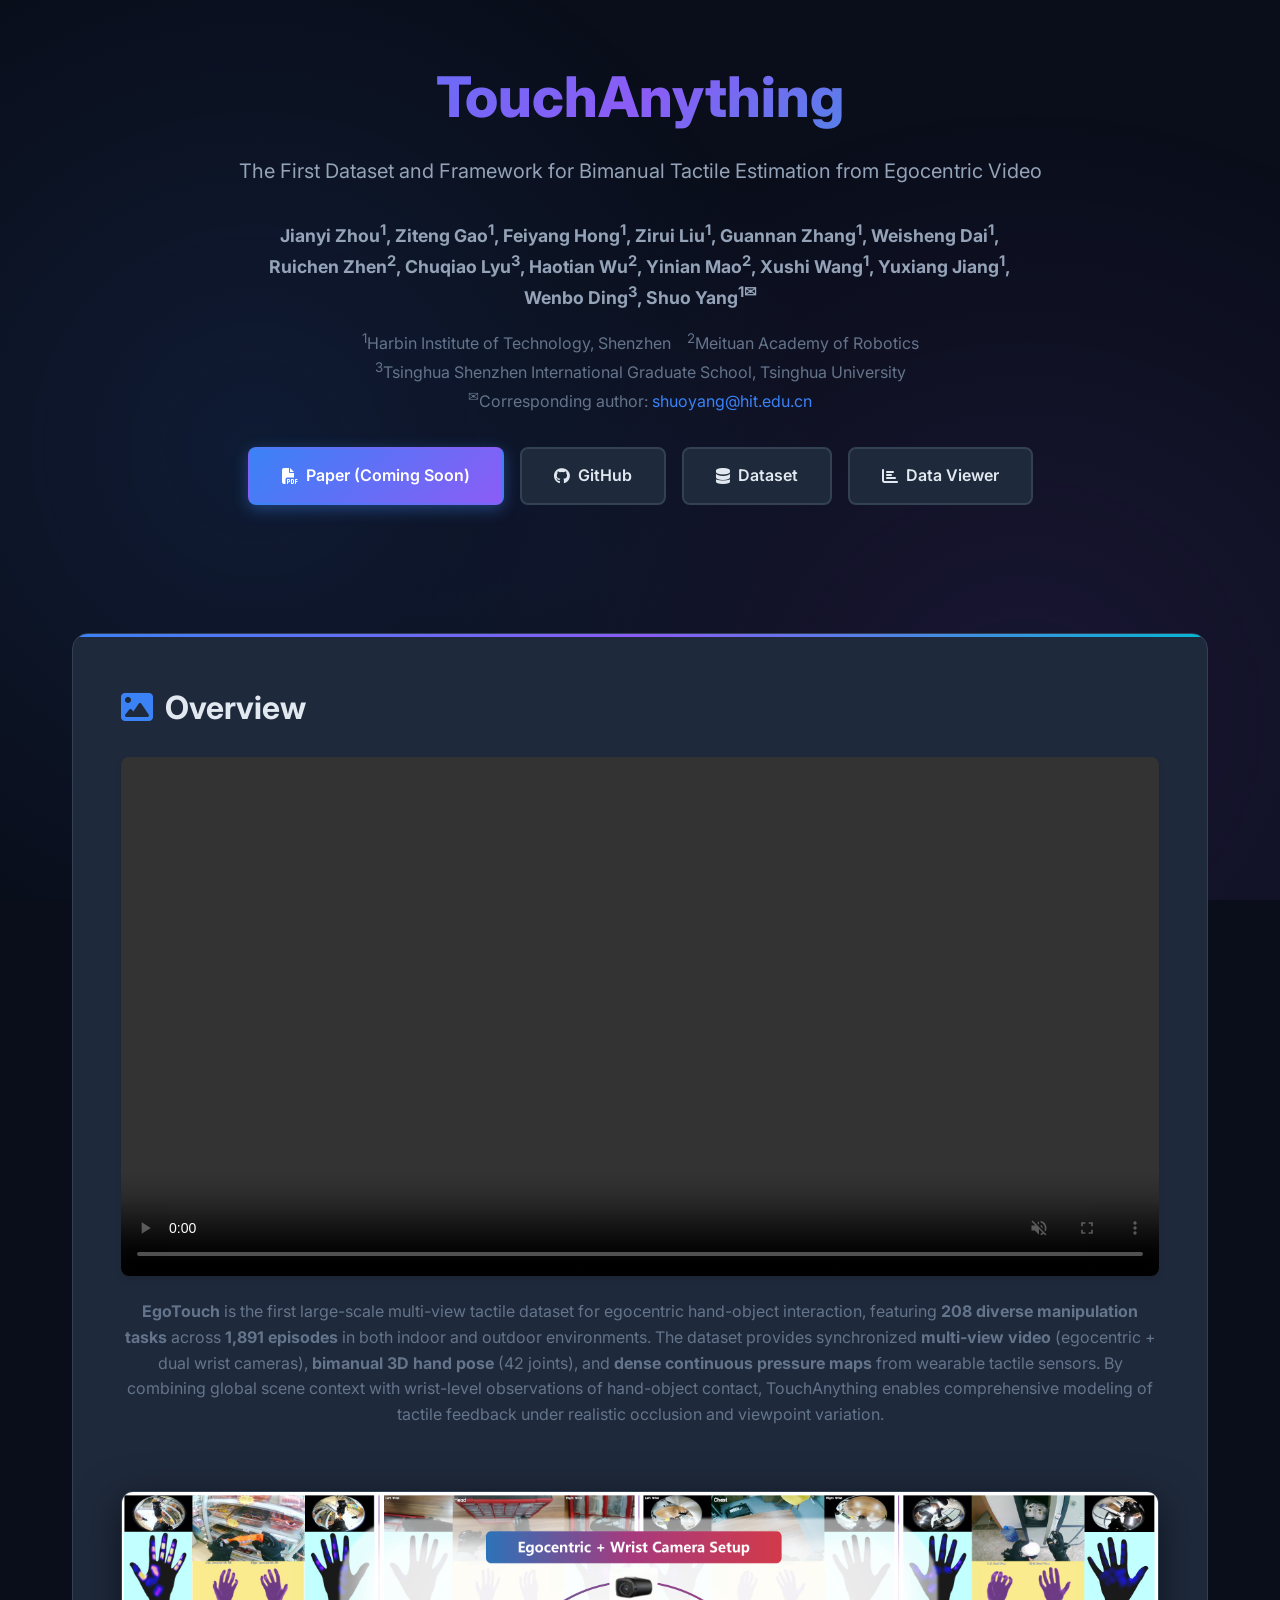
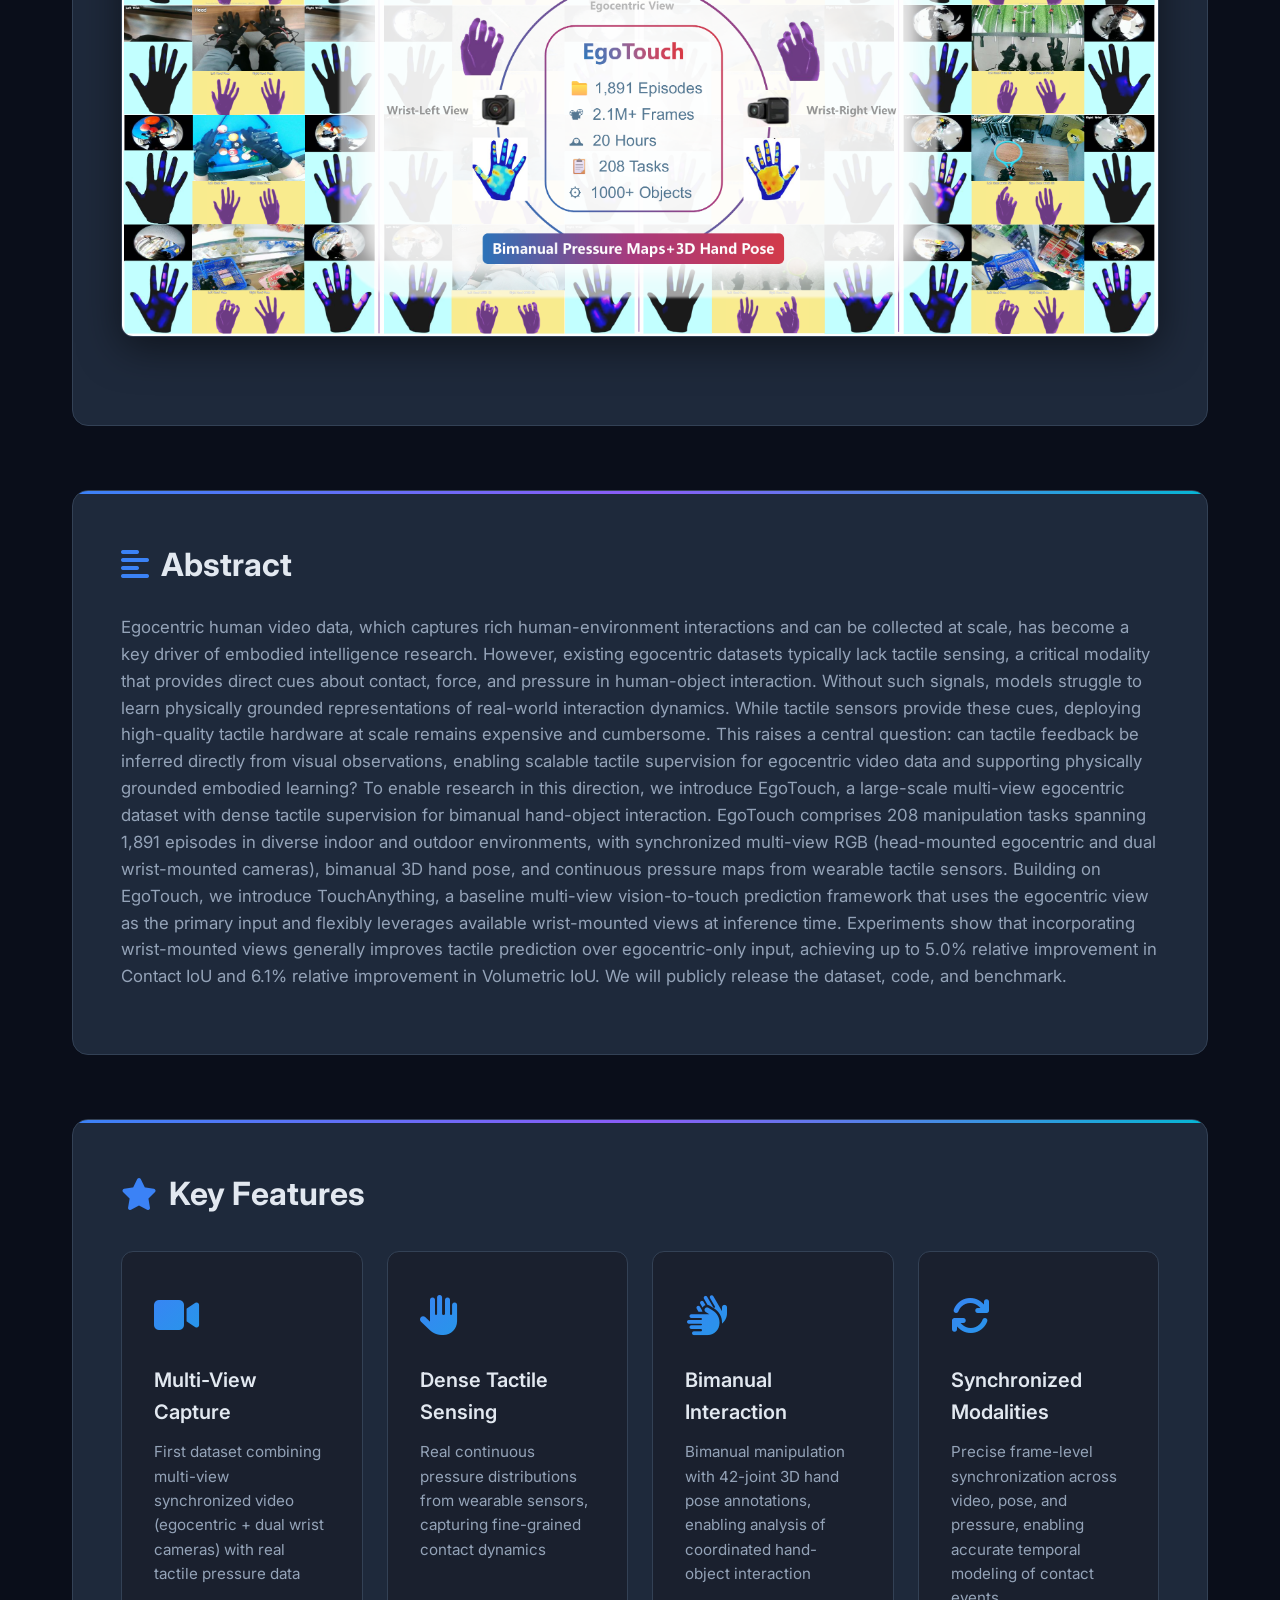
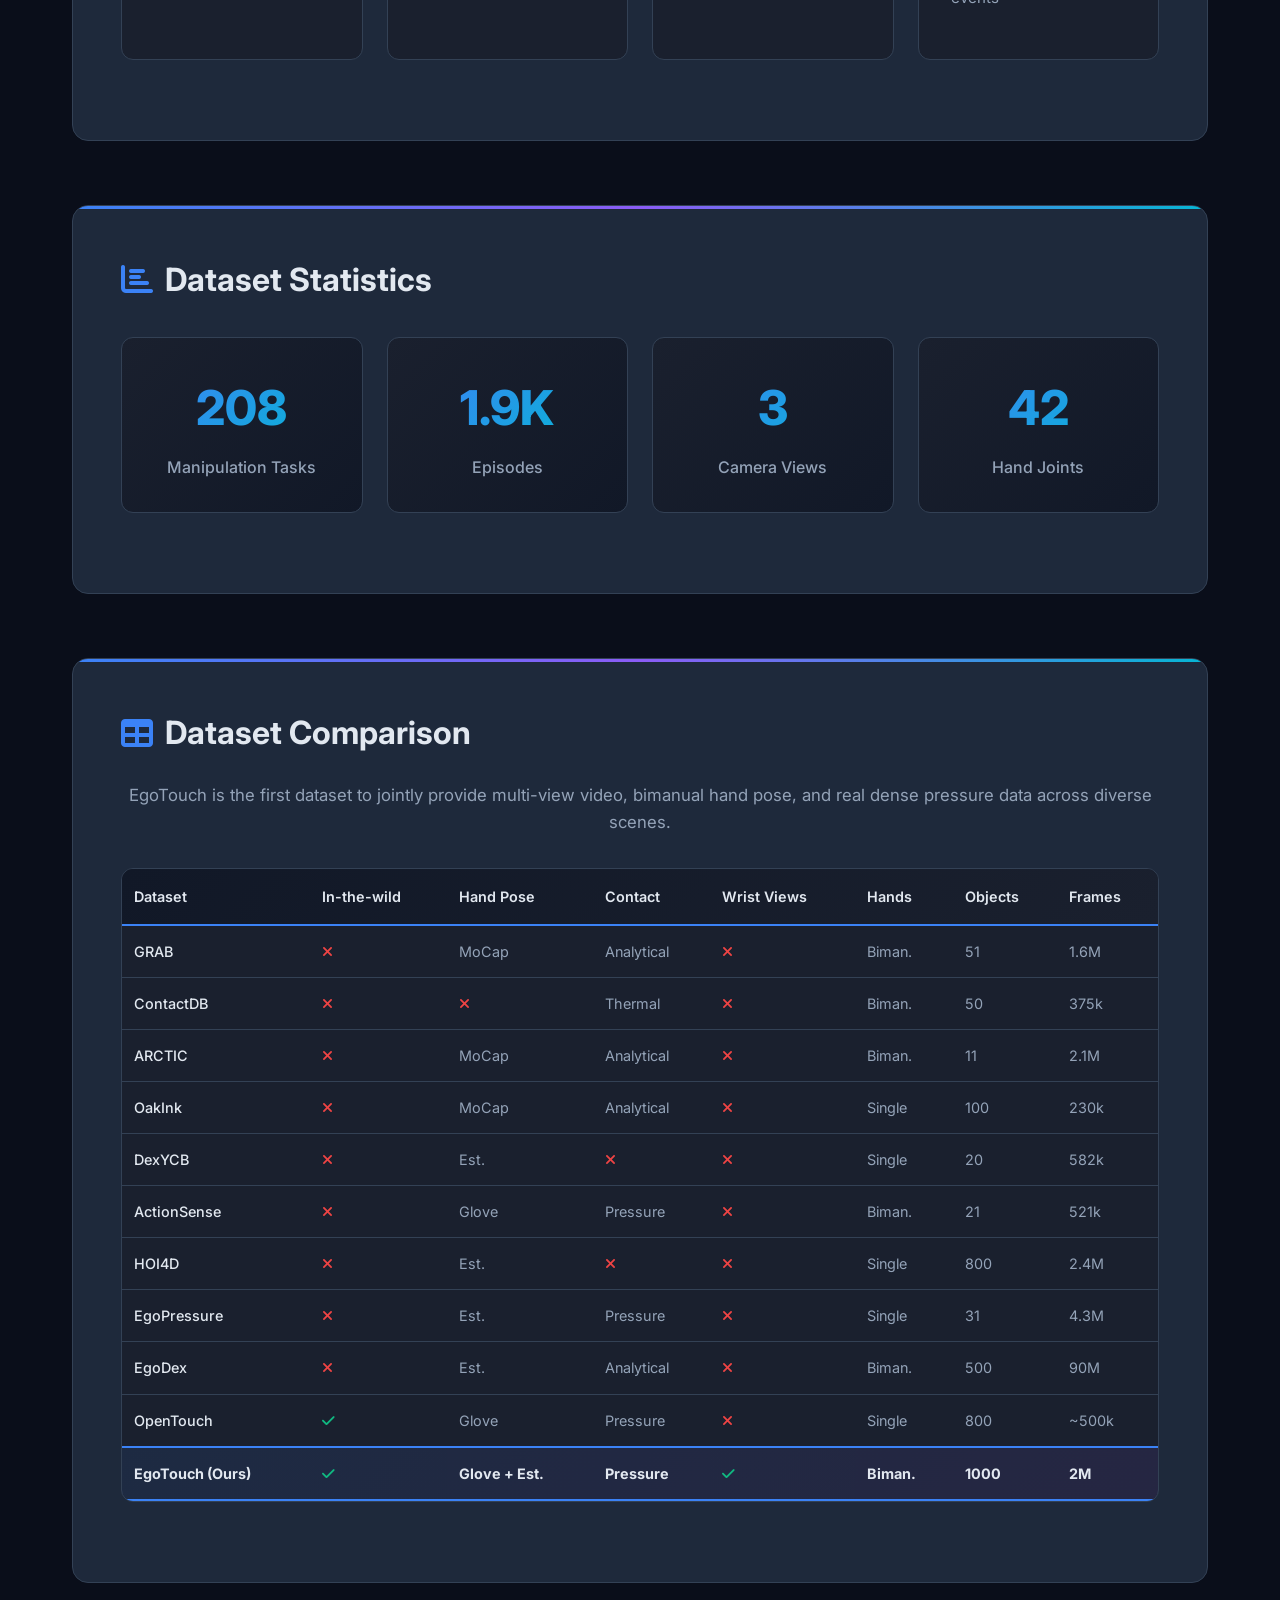
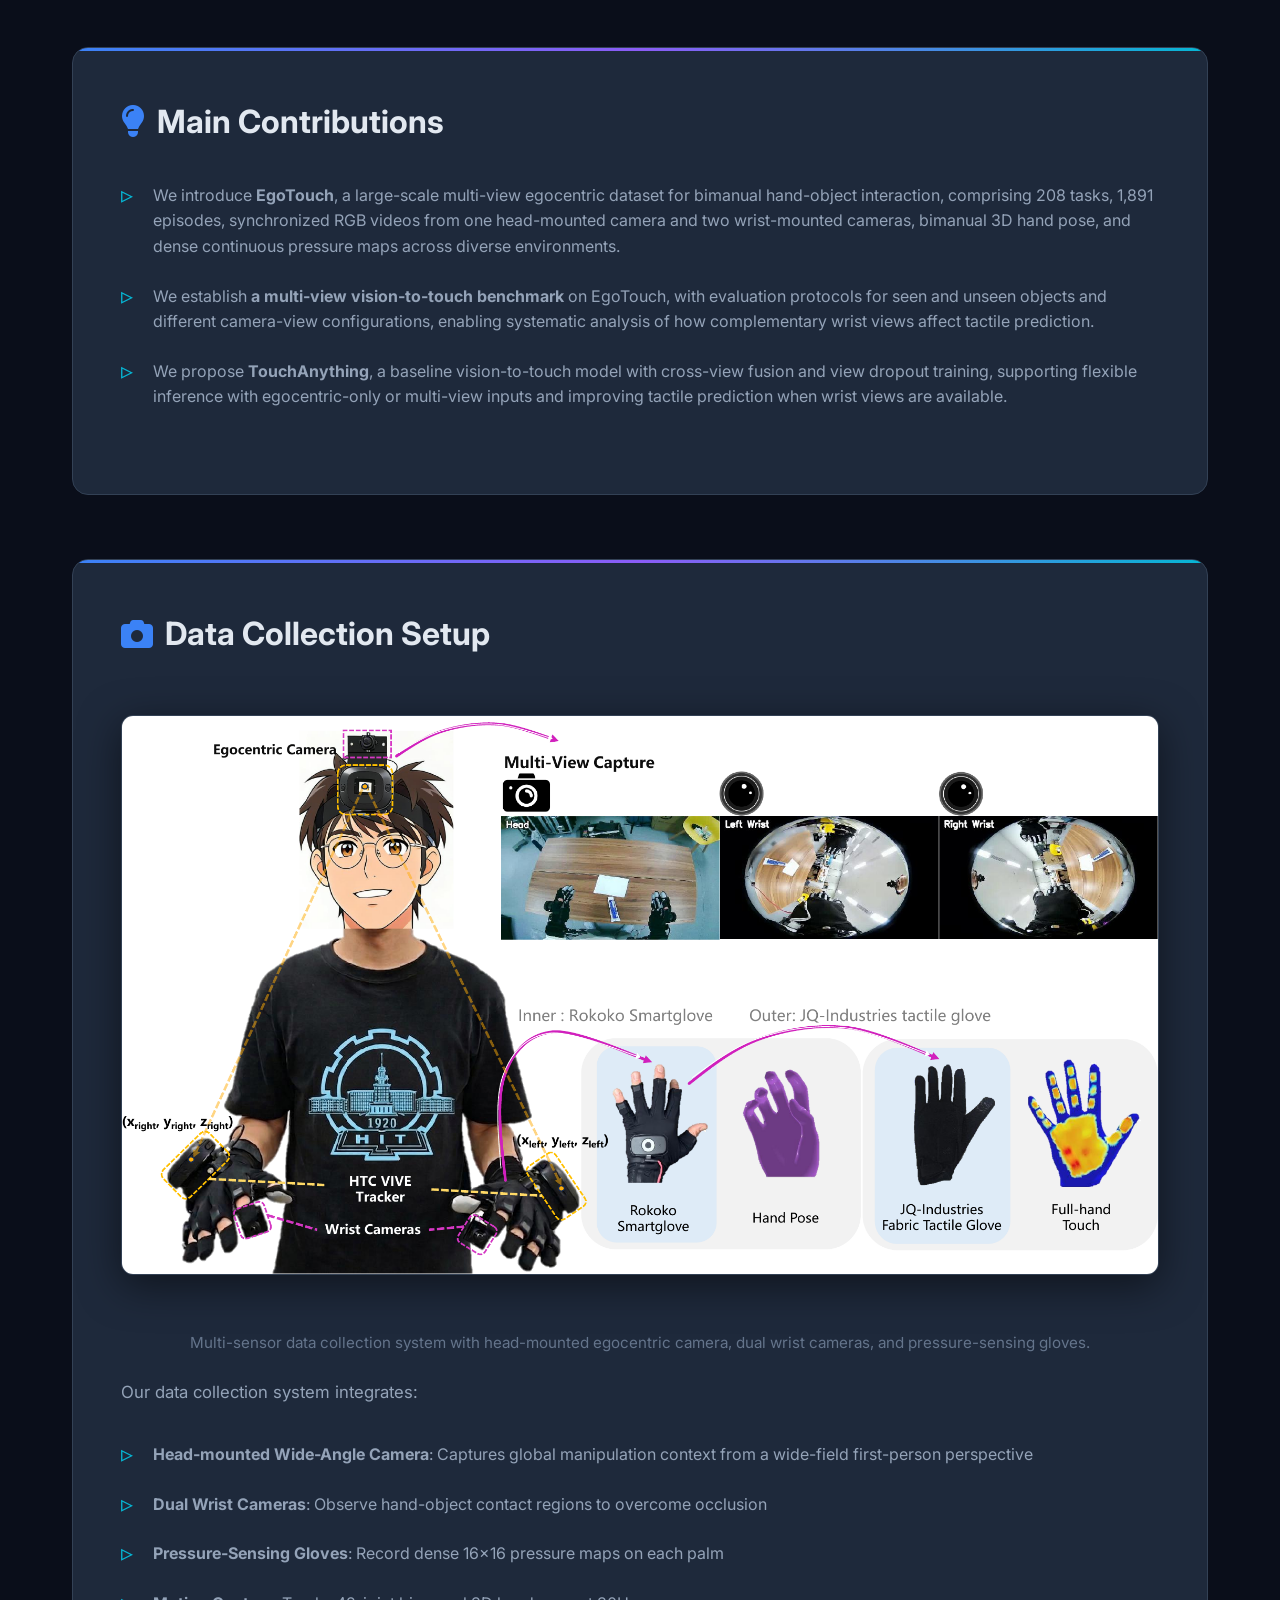
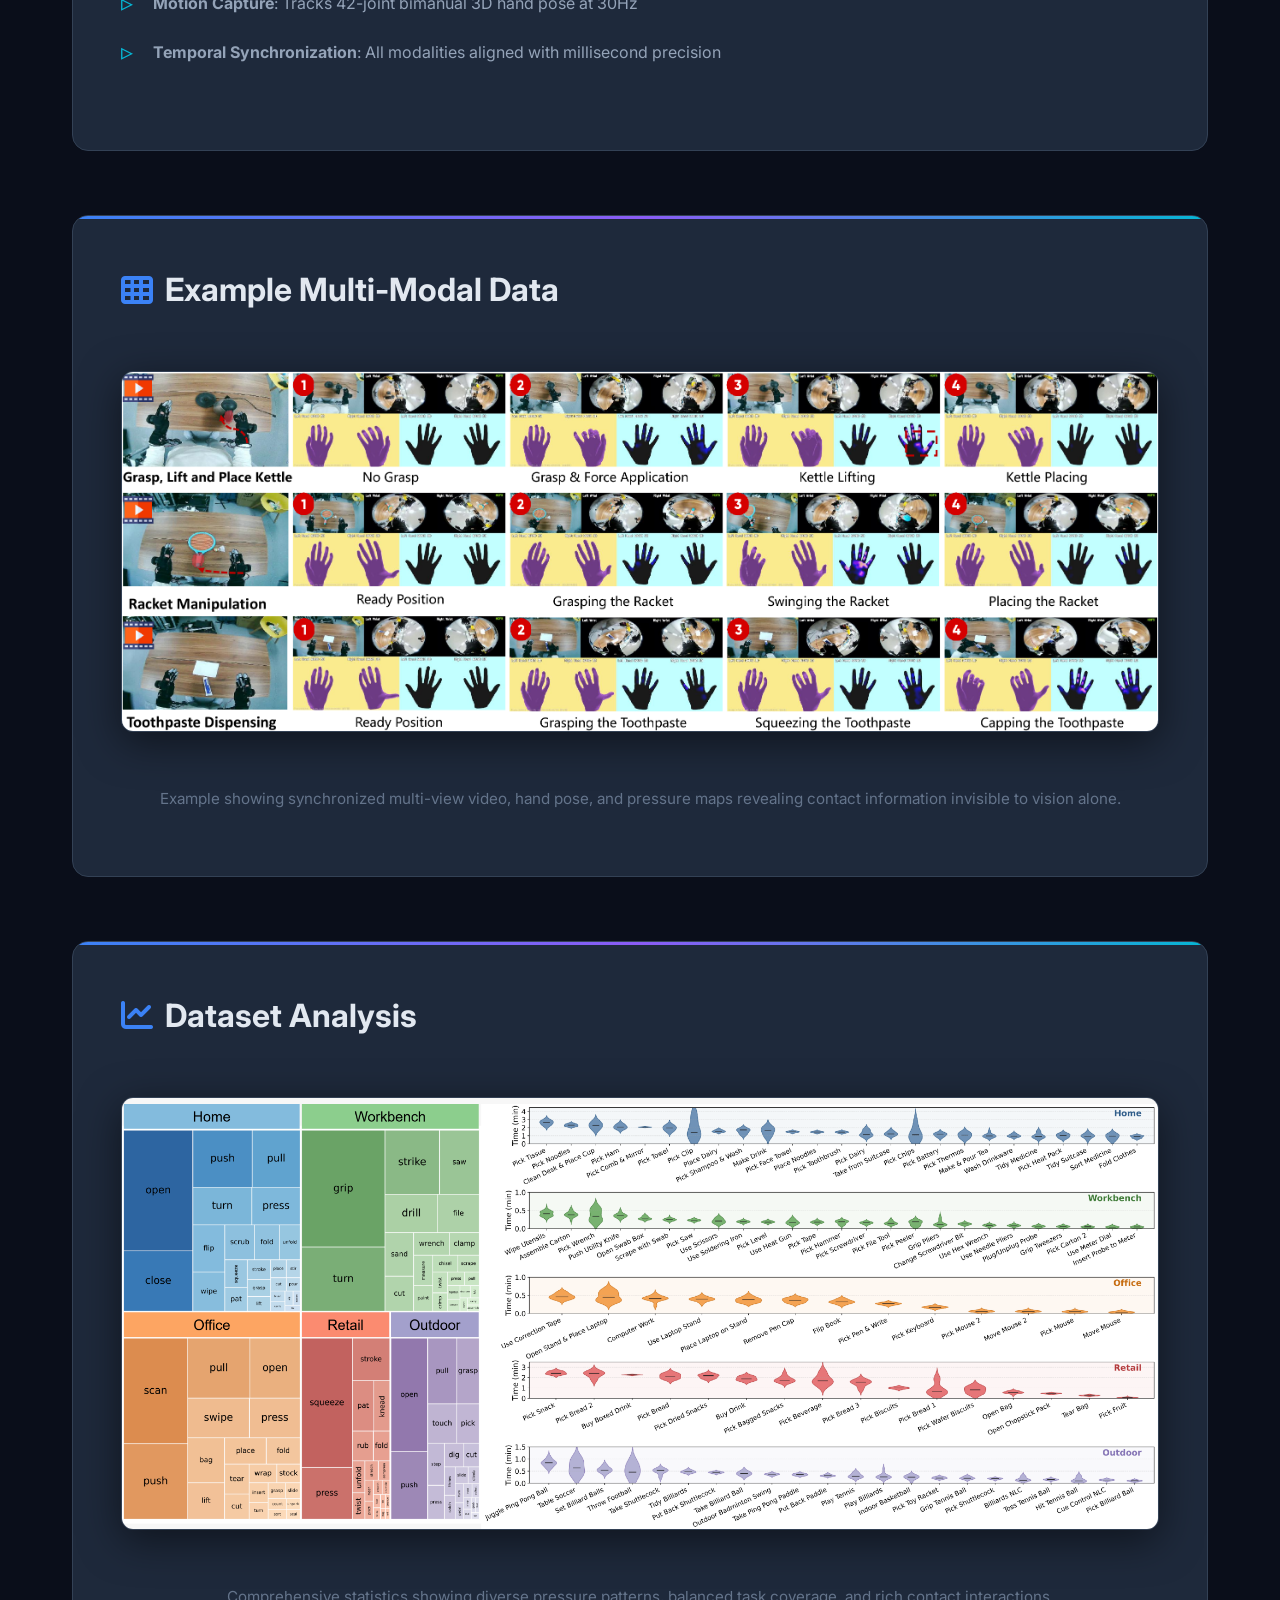
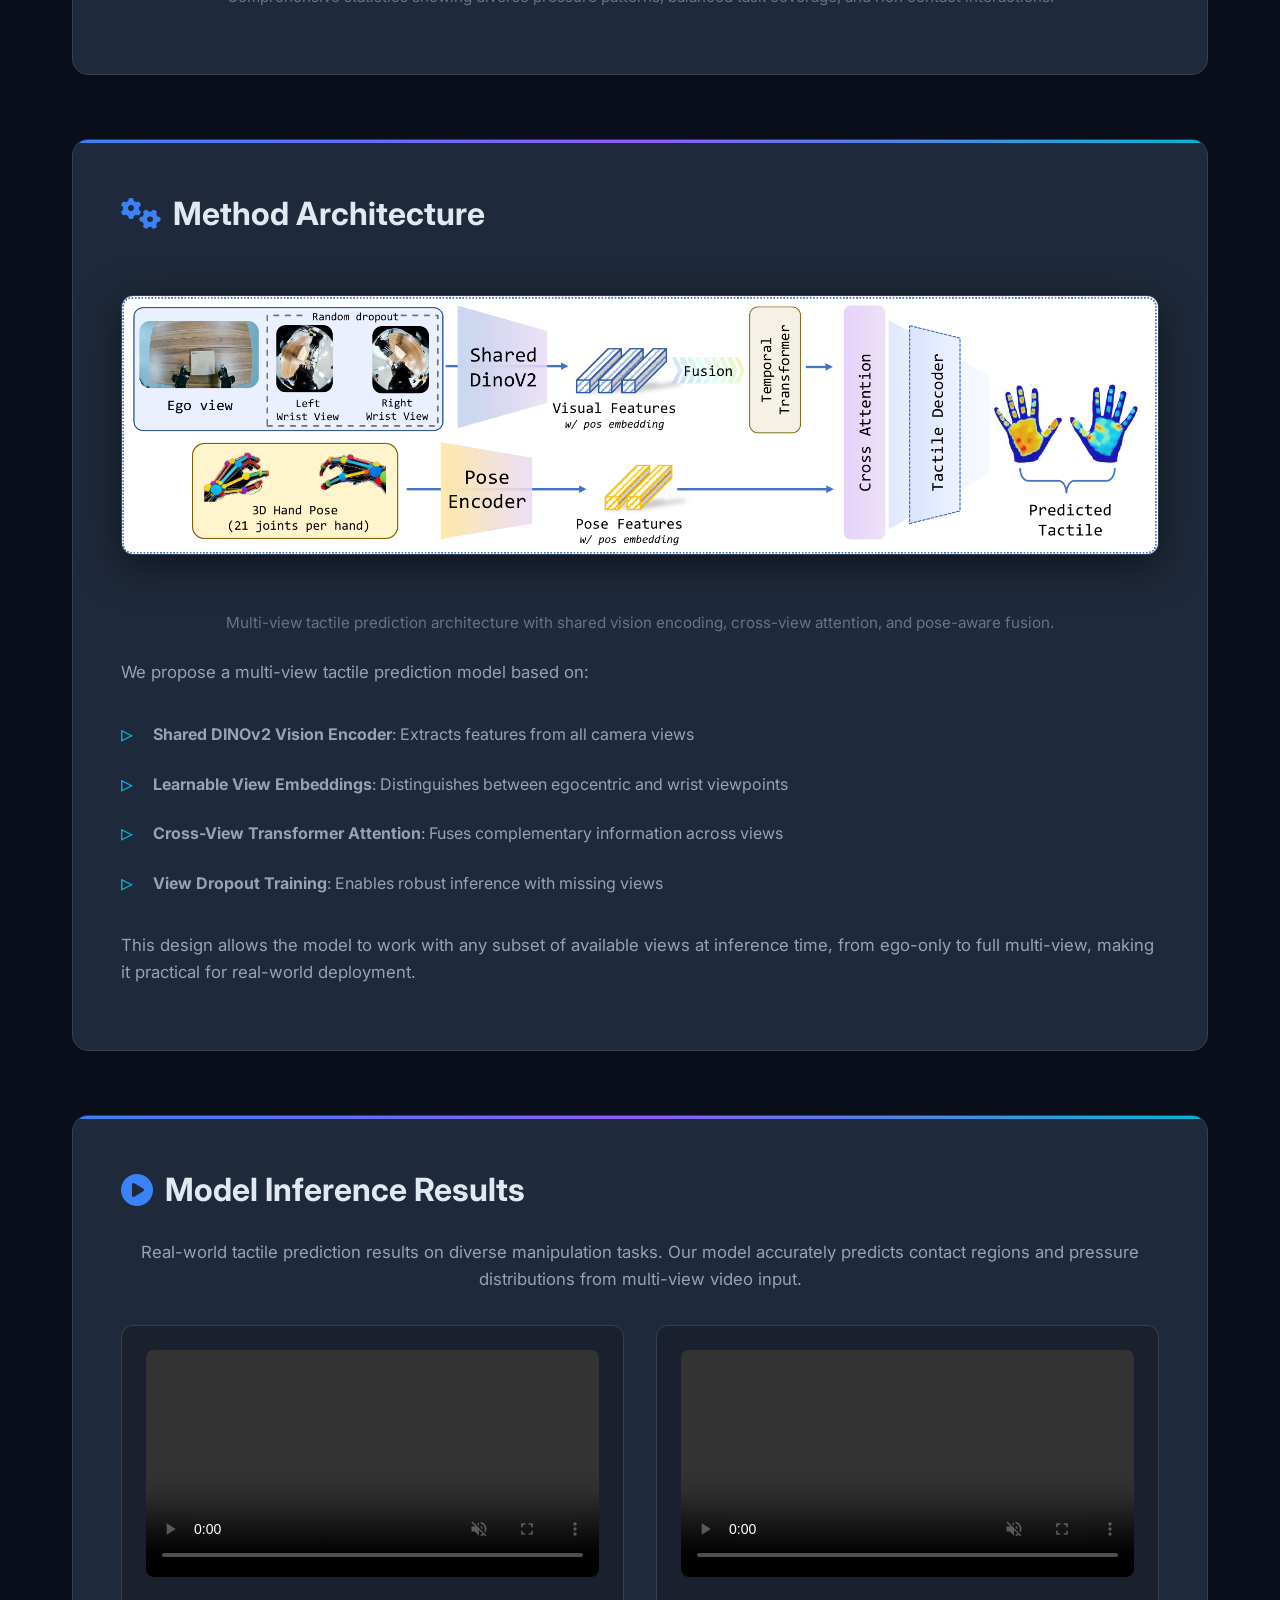
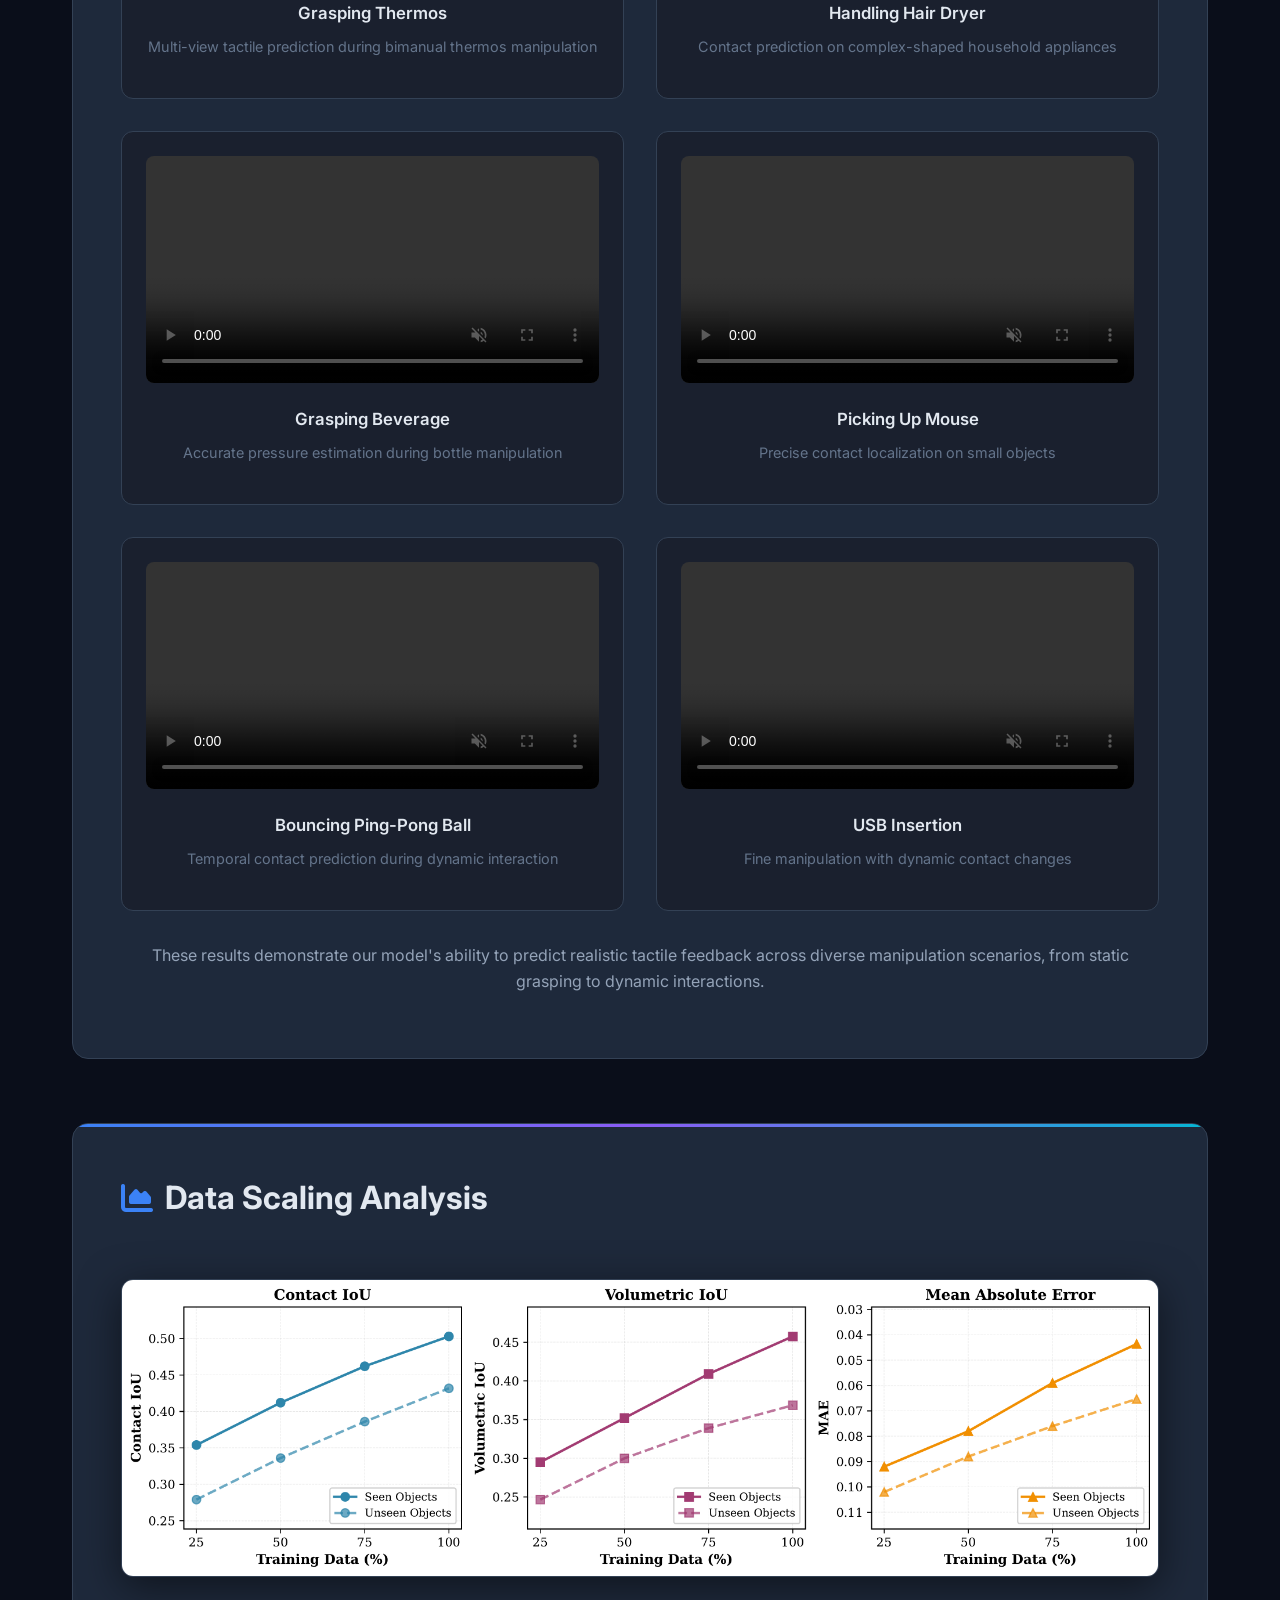
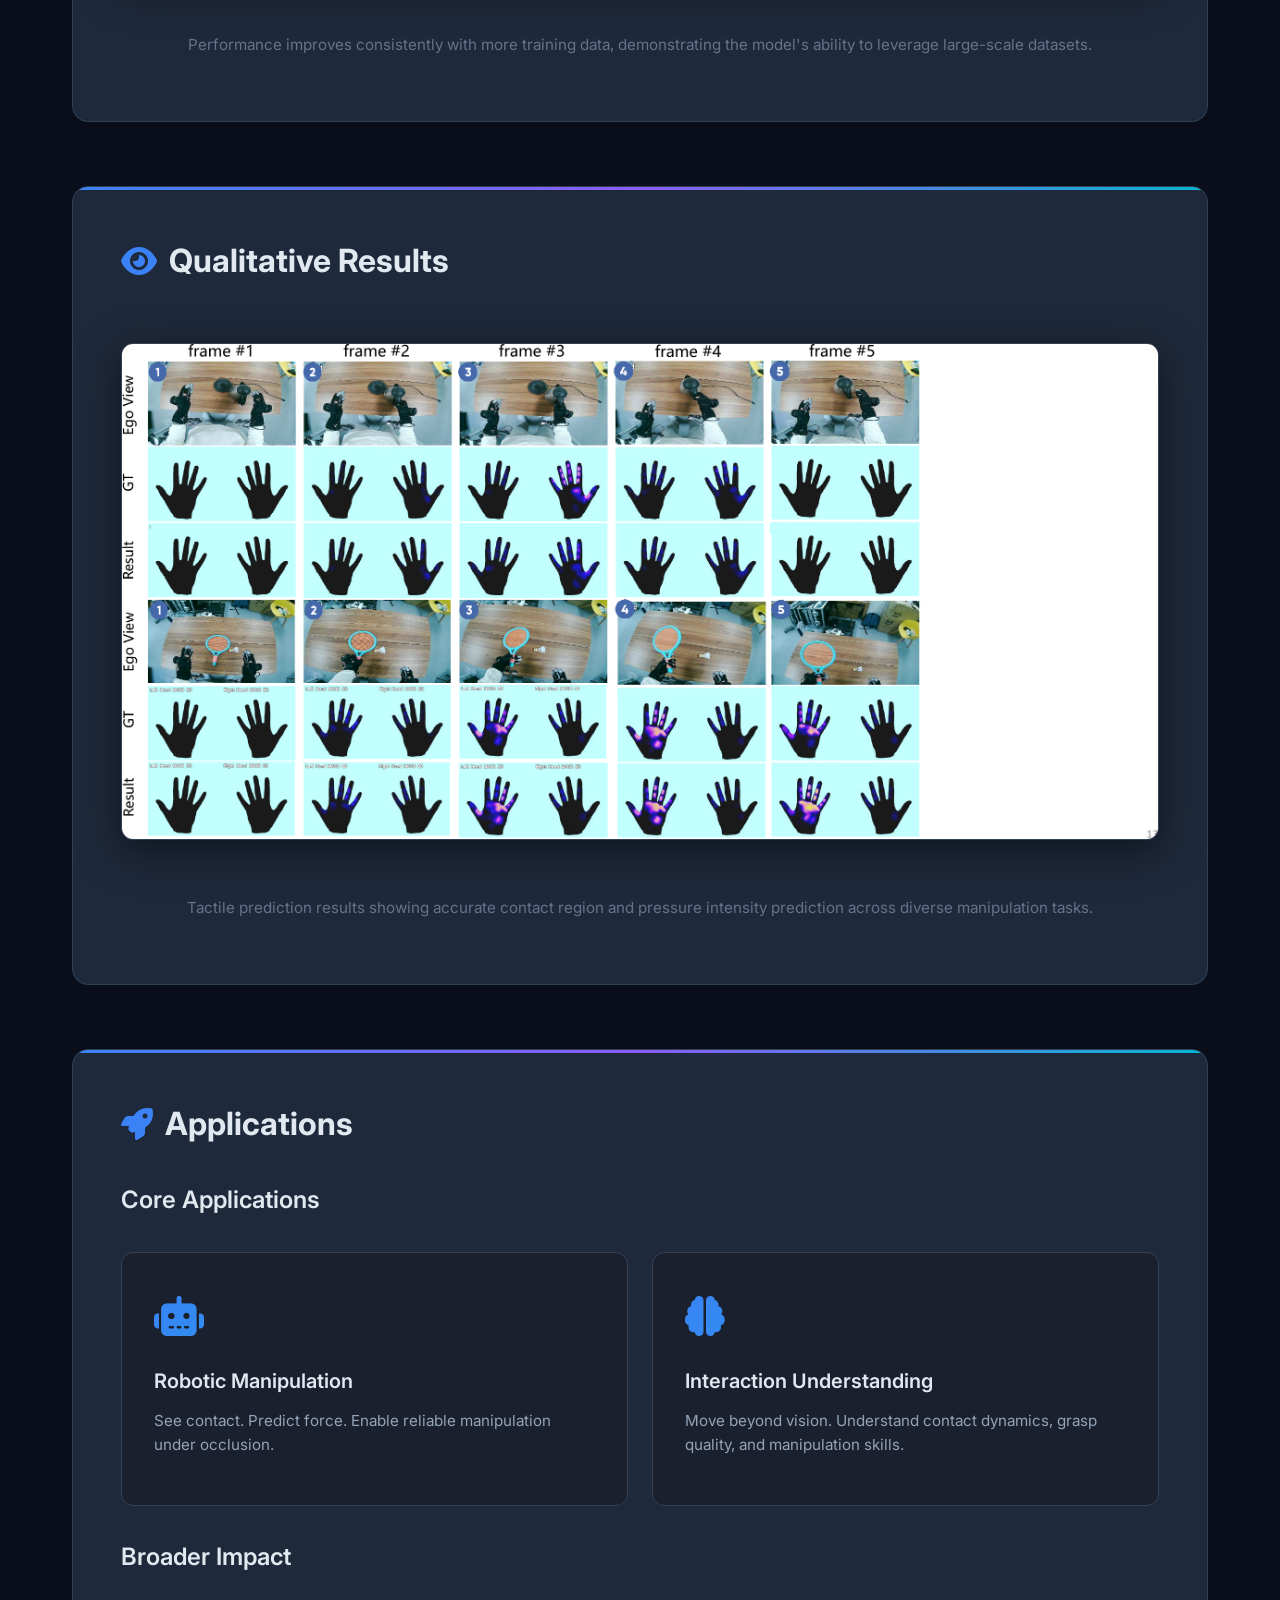
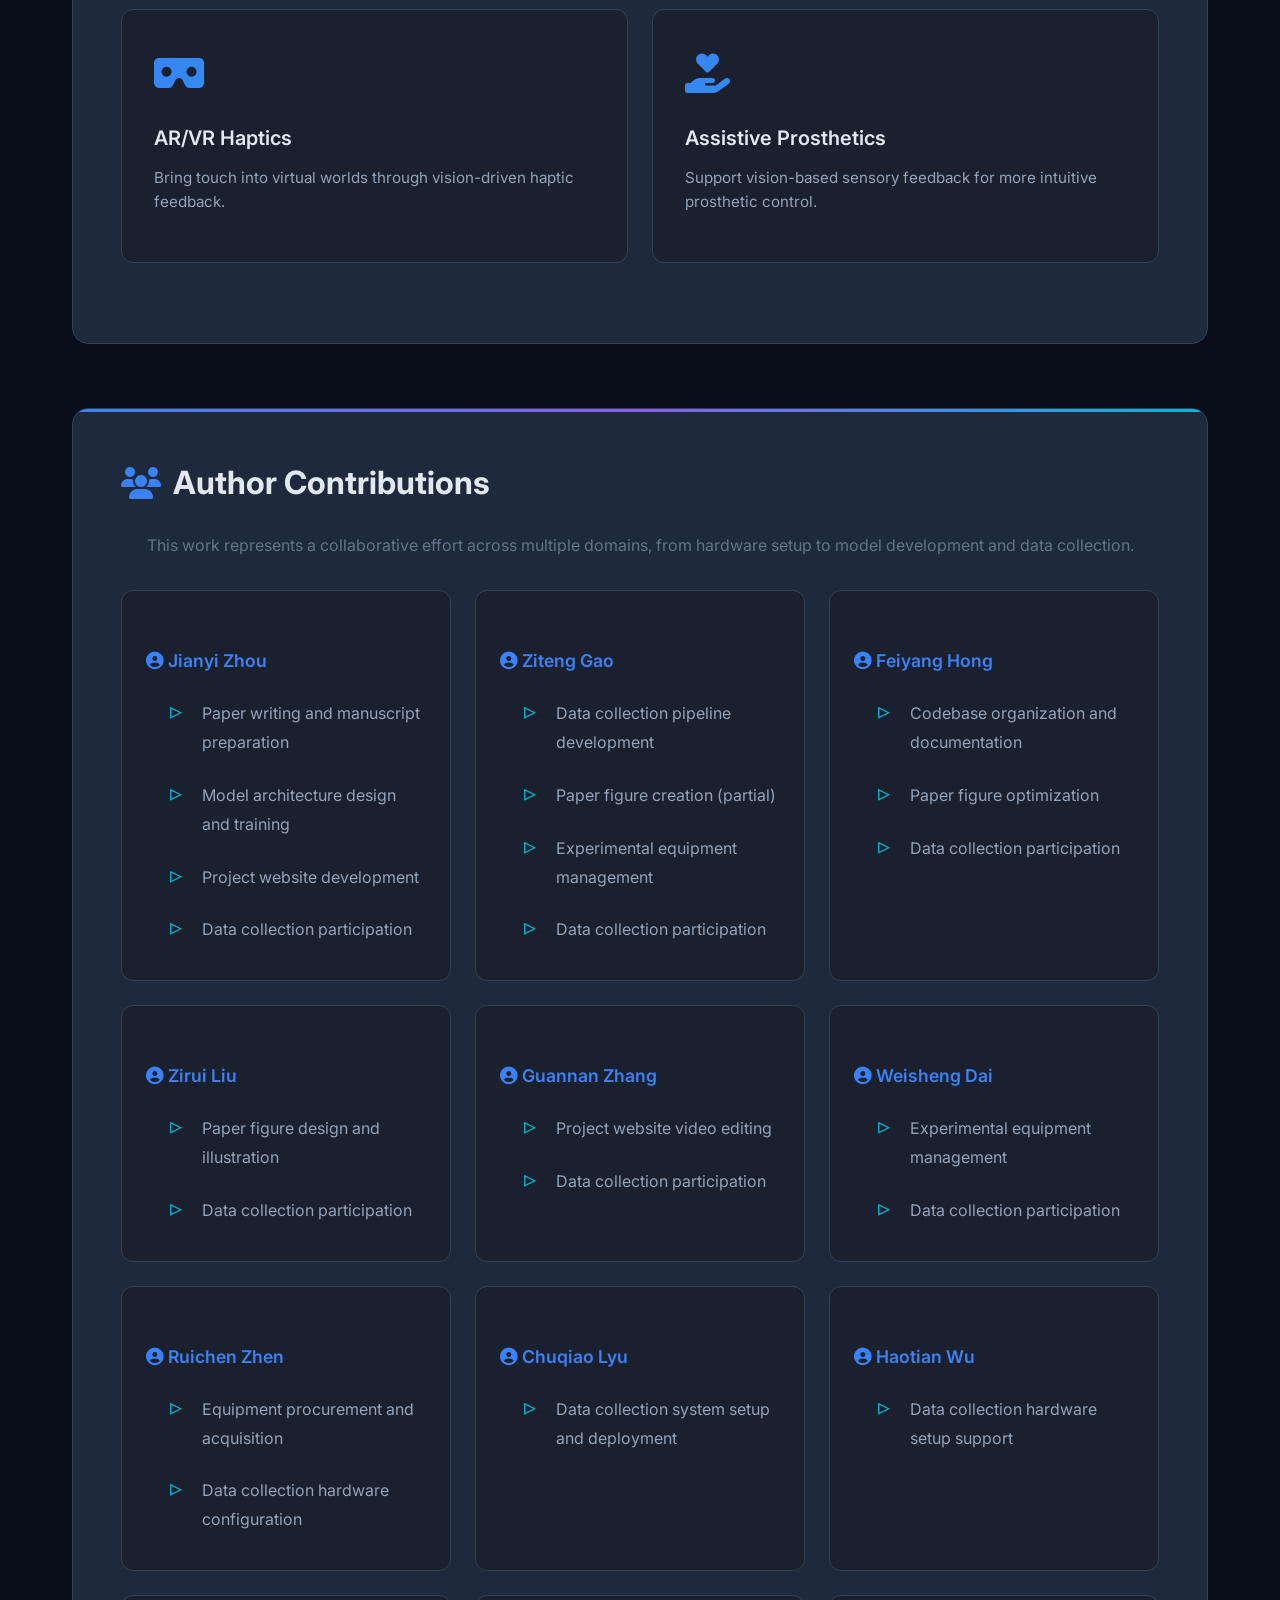
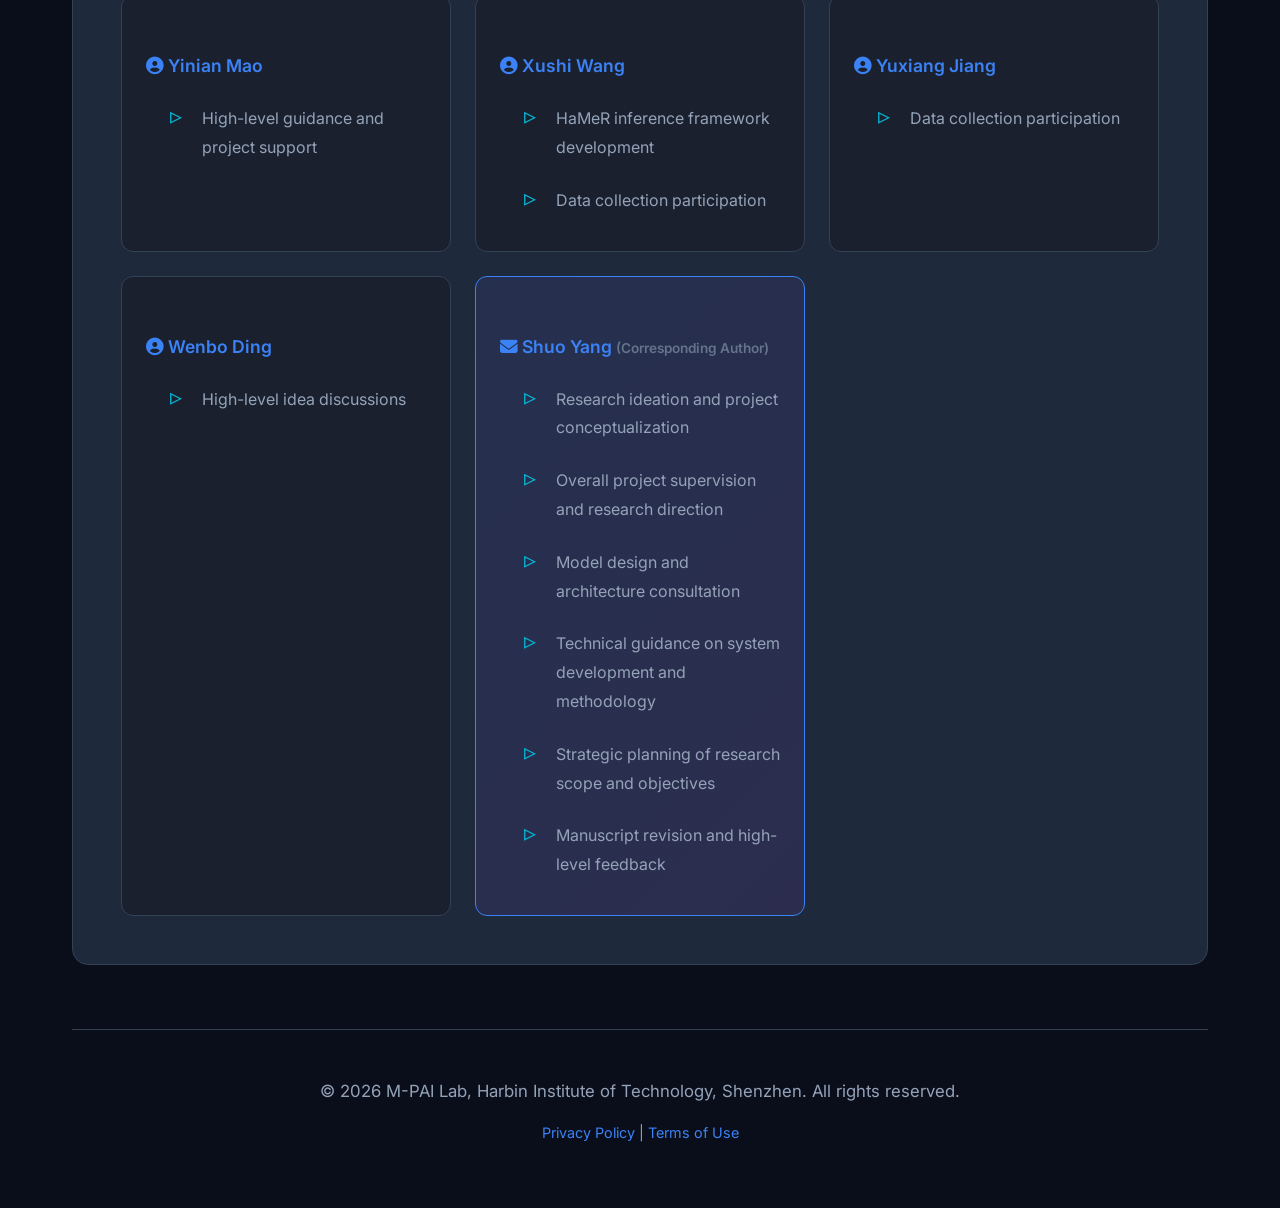
==== commit ed5cc864: "update" ====
--- a/index.html
+++ b/index.html
@@ -703,8 +703,8 @@
         <a href="https://github.com/Jianyi2004/TouchAnything" class="btn btn-secondary" target="_blank">
           <i class="fab fa-github"></i> GitHub
         </a>
-        <a href="#" class="btn btn-secondary">
-          <i class="fas fa-database"></i> Dataset (Coming Soon)
+        <a href="https://huggingface.co/datasets/zhouzhoujy/EgoTouch/tree/main" class="btn btn-secondary">
+          <i class="fas fa-database"></i> Dataset
         </a>
         <a href="#" class="btn btn-secondary">
           <i class="fas fa-chart-bar"></i> Data Viewer
@@ -737,8 +737,8 @@
       <p>
       Egocentric human video data, which captures rich human-environment interactions and can be collected at scale, has become a key driver of embodied intelligence research. However, existing egocentric datasets typically lack tactile sensing, a critical modality that provides direct cues about contact, force, and pressure in human-object interaction. Without such signals, models struggle to learn physically grounded representations of real-world interaction dynamics. 
       While tactile sensors provide these cues, deploying high-quality tactile hardware at scale remains expensive and cumbersome. This raises a central question: can tactile feedback be inferred directly from visual observations, enabling scalable tactile supervision for egocentric video data and supporting physically grounded embodied learning?
-      To enable research in this direction, we introduce \textbf{EgoTouch}, a large-scale multi-view egocentric dataset with dense tactile supervision for bimanual hand-object interaction. EgoTouch comprises 208 manipulation tasks spanning 1,891 episodes in diverse indoor and outdoor environments, with synchronized multi-view RGB (head-mounted egocentric and dual wrist-mounted cameras), bimanual 3D hand pose, and continuous pressure maps from wearable tactile sensors. Building on EgoTouch, we introduce \textbf{TouchAnything}, a baseline multi-view vision-to-touch prediction framework that uses the egocentric view as the primary input and flexibly leverages available wrist-mounted views at inference time.
-      Experiments show that incorporating wrist-mounted views generally improves tactile prediction over egocentric-only input, achieving up to 5.0\% relative improvement in Contact IoU and 6.1\% relative improvement in Volumetric IoU. We will publicly release the dataset, code, and benchmark.
+      To enable research in this direction, we introduce EgoTouch, a large-scale multi-view egocentric dataset with dense tactile supervision for bimanual hand-object interaction. EgoTouch comprises 208 manipulation tasks spanning 1,891 episodes in diverse indoor and outdoor environments, with synchronized multi-view RGB (head-mounted egocentric and dual wrist-mounted cameras), bimanual 3D hand pose, and continuous pressure maps from wearable tactile sensors. Building on EgoTouch, we introduce TouchAnything, a baseline multi-view vision-to-touch prediction framework that uses the egocentric view as the primary input and flexibly leverages available wrist-mounted views at inference time.
+      Experiments show that incorporating wrist-mounted views generally improves tactile prediction over egocentric-only input, achieving up to 5.0% relative improvement in Contact IoU and 6.1% relative improvement in Volumetric IoU. We will publicly release the dataset, code, and benchmark.
 <!-- Vision has become the dominant sensing modality for hand-object interaction, yet it remains insufficient for dexterous manipulation as it cannot directly capture contact forces, pressure distributions, or subtle contact state changes. While tactile sensing provides these critical cues, high-quality tactile hardware is difficult to deploy at scale, motivating increasing interest in <em>vision-to-touch prediction</em>, which aims to infer tactile feedback from visual observations.
 
 However, progress in this area is fundamentally limited by the lack of large-scale, diverse, and high-fidelity datasets. Existing datasets are often small, restricted to single-view capture or narrow interaction scenarios, or lack dense tactile ground truth. In particular, egocentric single-view observations suffer from severe occlusion of hand-object contact regions, making accurate tactile inference highly challenging.
@@ -930,7 +930,7 @@
             <tr class="highlight-row">
               <td><strong>EgoTouch (Ours)</strong></td>
               <td><i class="fas fa-check" style="color: #10b981;"></i></td>
-              <td><strong>Glove</strong></td>
+              <td><strong>Glove + Est.</strong></td>
               <td><strong>Pressure</strong></td>
               <td><i class="fas fa-check" style="color: #10b981;"></i></td>
               <td><strong>Biman.</strong></td>
@@ -946,9 +946,9 @@
     <section class="fade-in">
       <h2><i class="fas fa-lightbulb"></i> Main Contributions</h2>
       <ul>
-        <li><strong>First large-scale multi-view tactile dataset</strong> for egocentric hand-object interaction, comprising 208 tasks, 1,891 episodes, bimanual pose, and dense continuous pressure maps across diverse indoor and outdoor scenes</li>
-        <li><strong>First multi-view tactile prediction benchmark</strong>, including evaluation protocols that quantify the role of complementary wrist views and show clear gains under severe occlusion</li>
-        <li><strong>New multi-view tactile prediction architecture</strong> with shared vision encoding, cross-view attention, and view dropout, enabling flexible inference with any combination of available views</li>
+        <li>We introduce <strong>EgoTouch</strong>, a large-scale multi-view egocentric dataset for bimanual hand-object interaction, comprising 208 tasks, 1,891 episodes, synchronized RGB videos from one head-mounted camera and two wrist-mounted cameras, bimanual 3D hand pose, and dense continuous pressure maps across diverse environments.</li>
+        <li>We establish <strong>a multi-view vision-to-touch benchmark</strong> on EgoTouch, with evaluation protocols for seen and unseen objects and different camera-view configurations, enabling systematic analysis of how complementary wrist views affect tactile prediction.</li>
+        <li>We propose <strong>TouchAnything</strong>, a baseline vision-to-touch model with cross-view fusion and view dropout training, supporting flexible inference with egocentric-only or multi-view inputs and improving tactile prediction when wrist views are available.</li>
       </ul>
     </section>
     
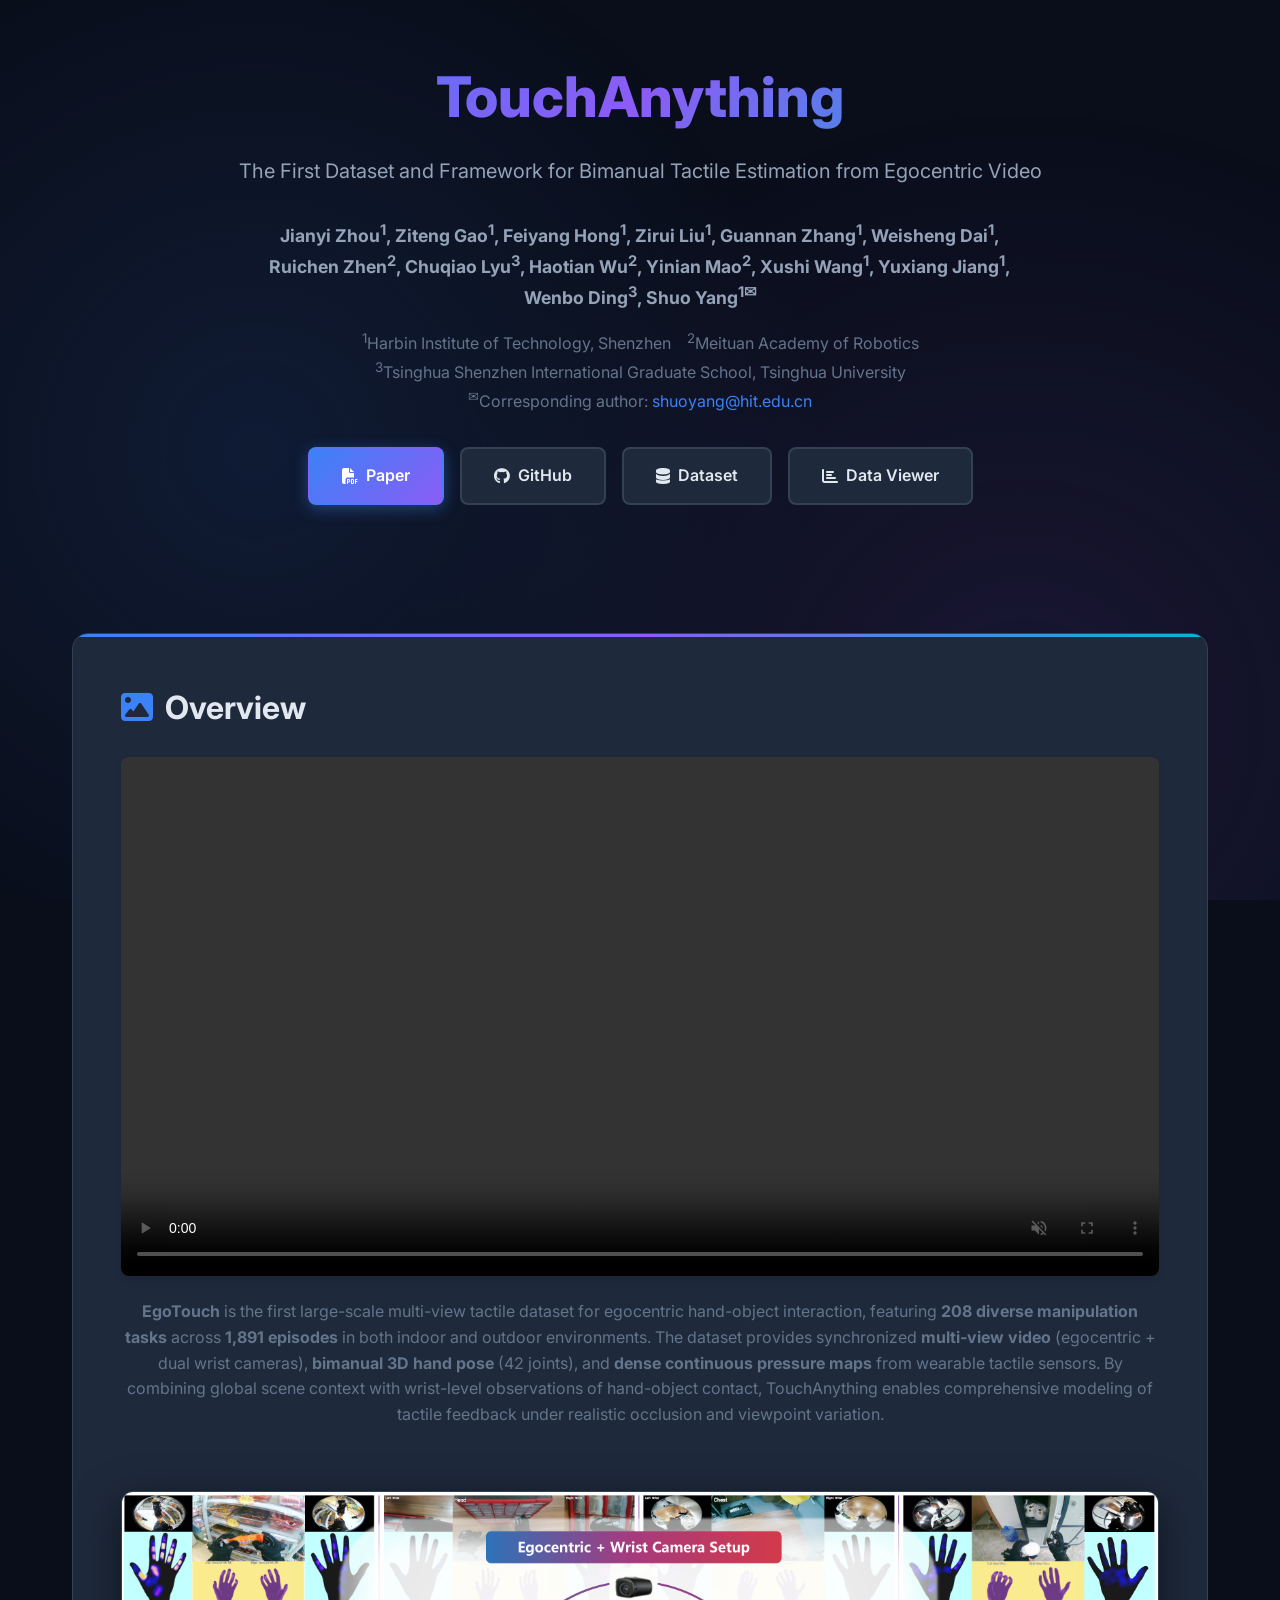
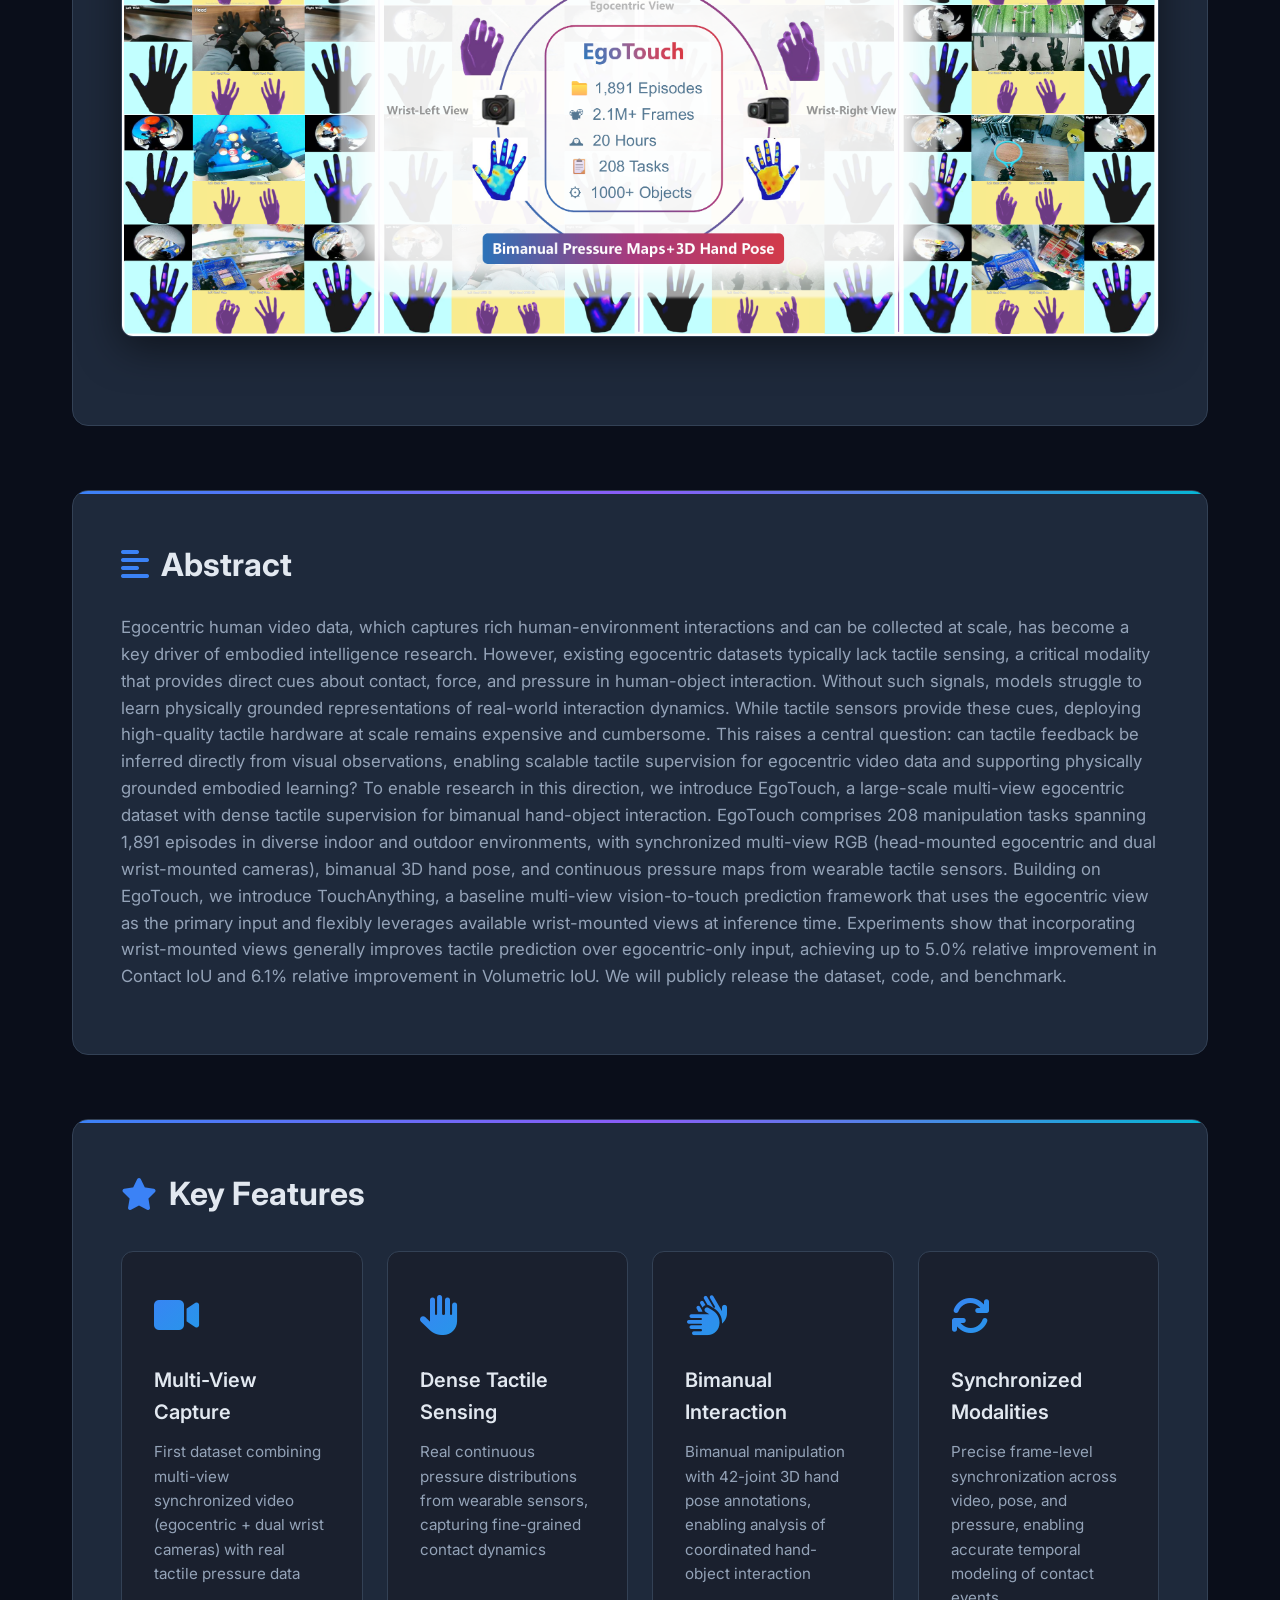
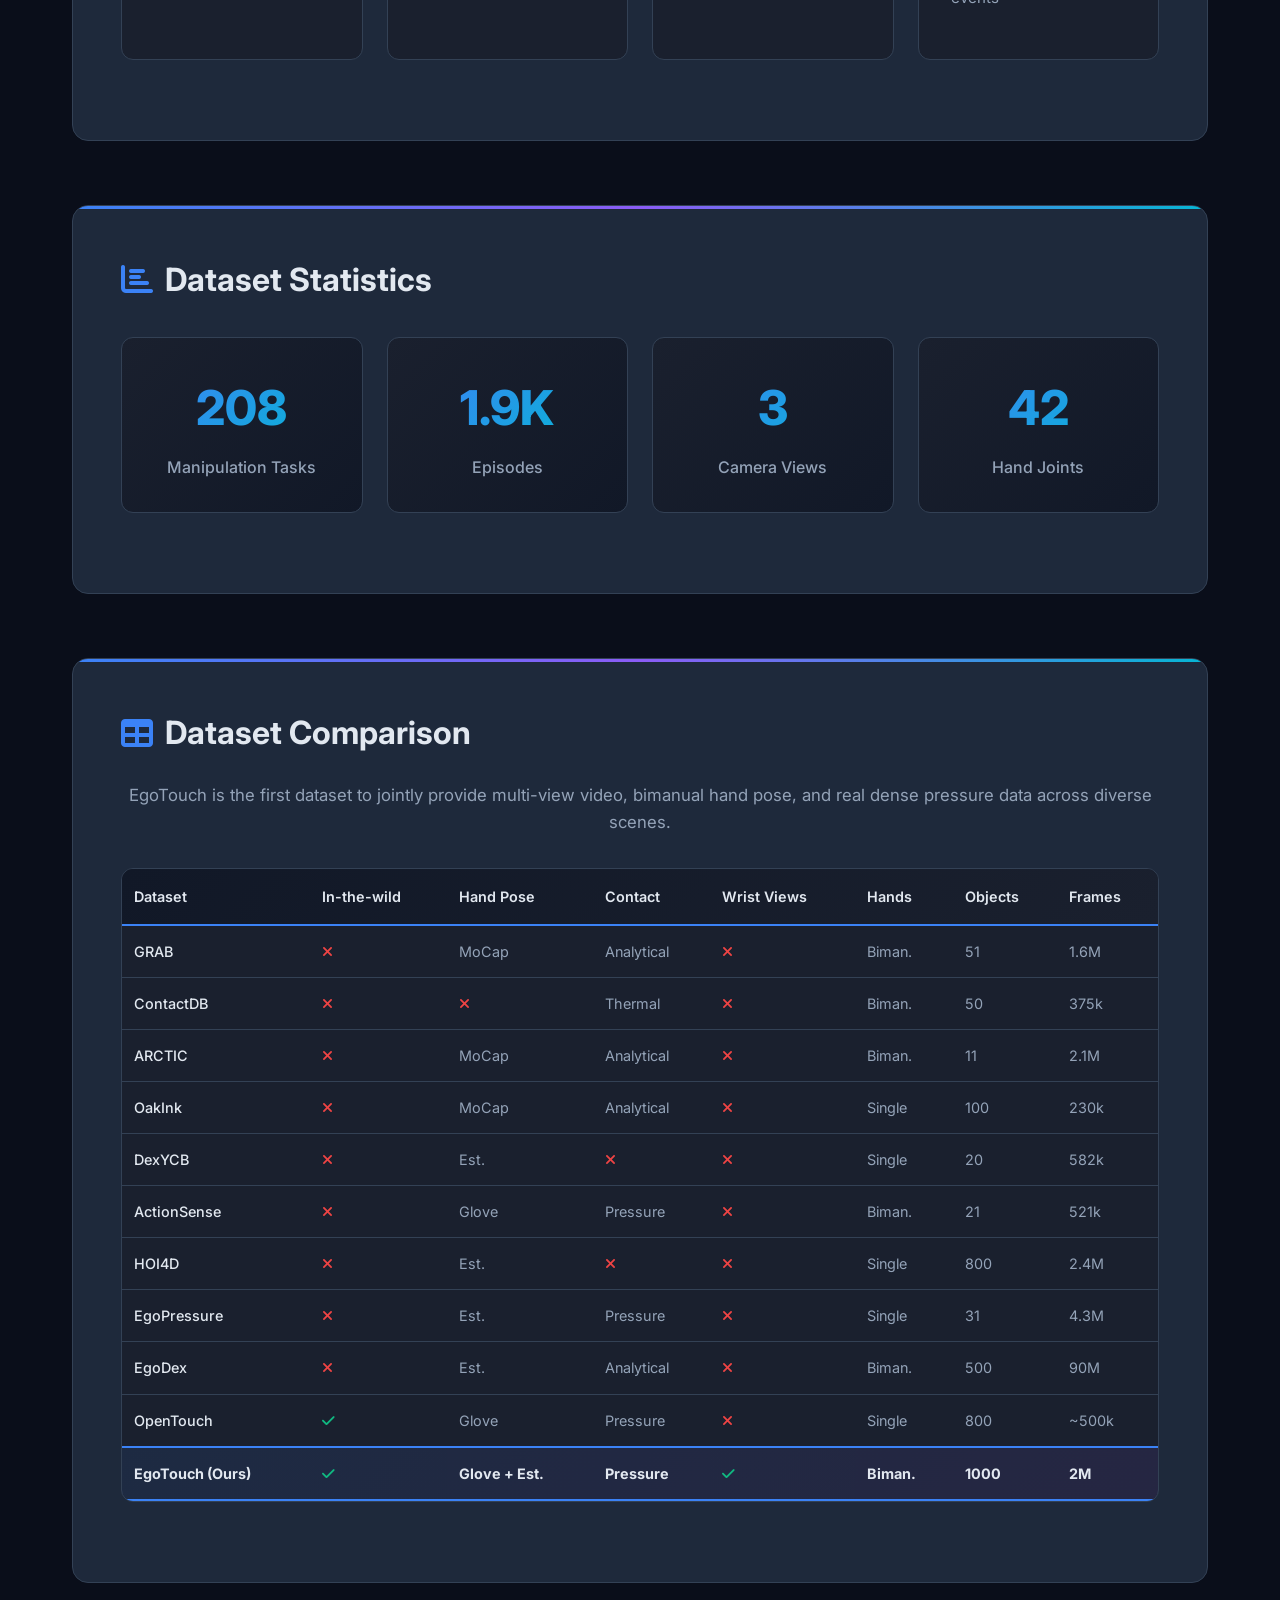
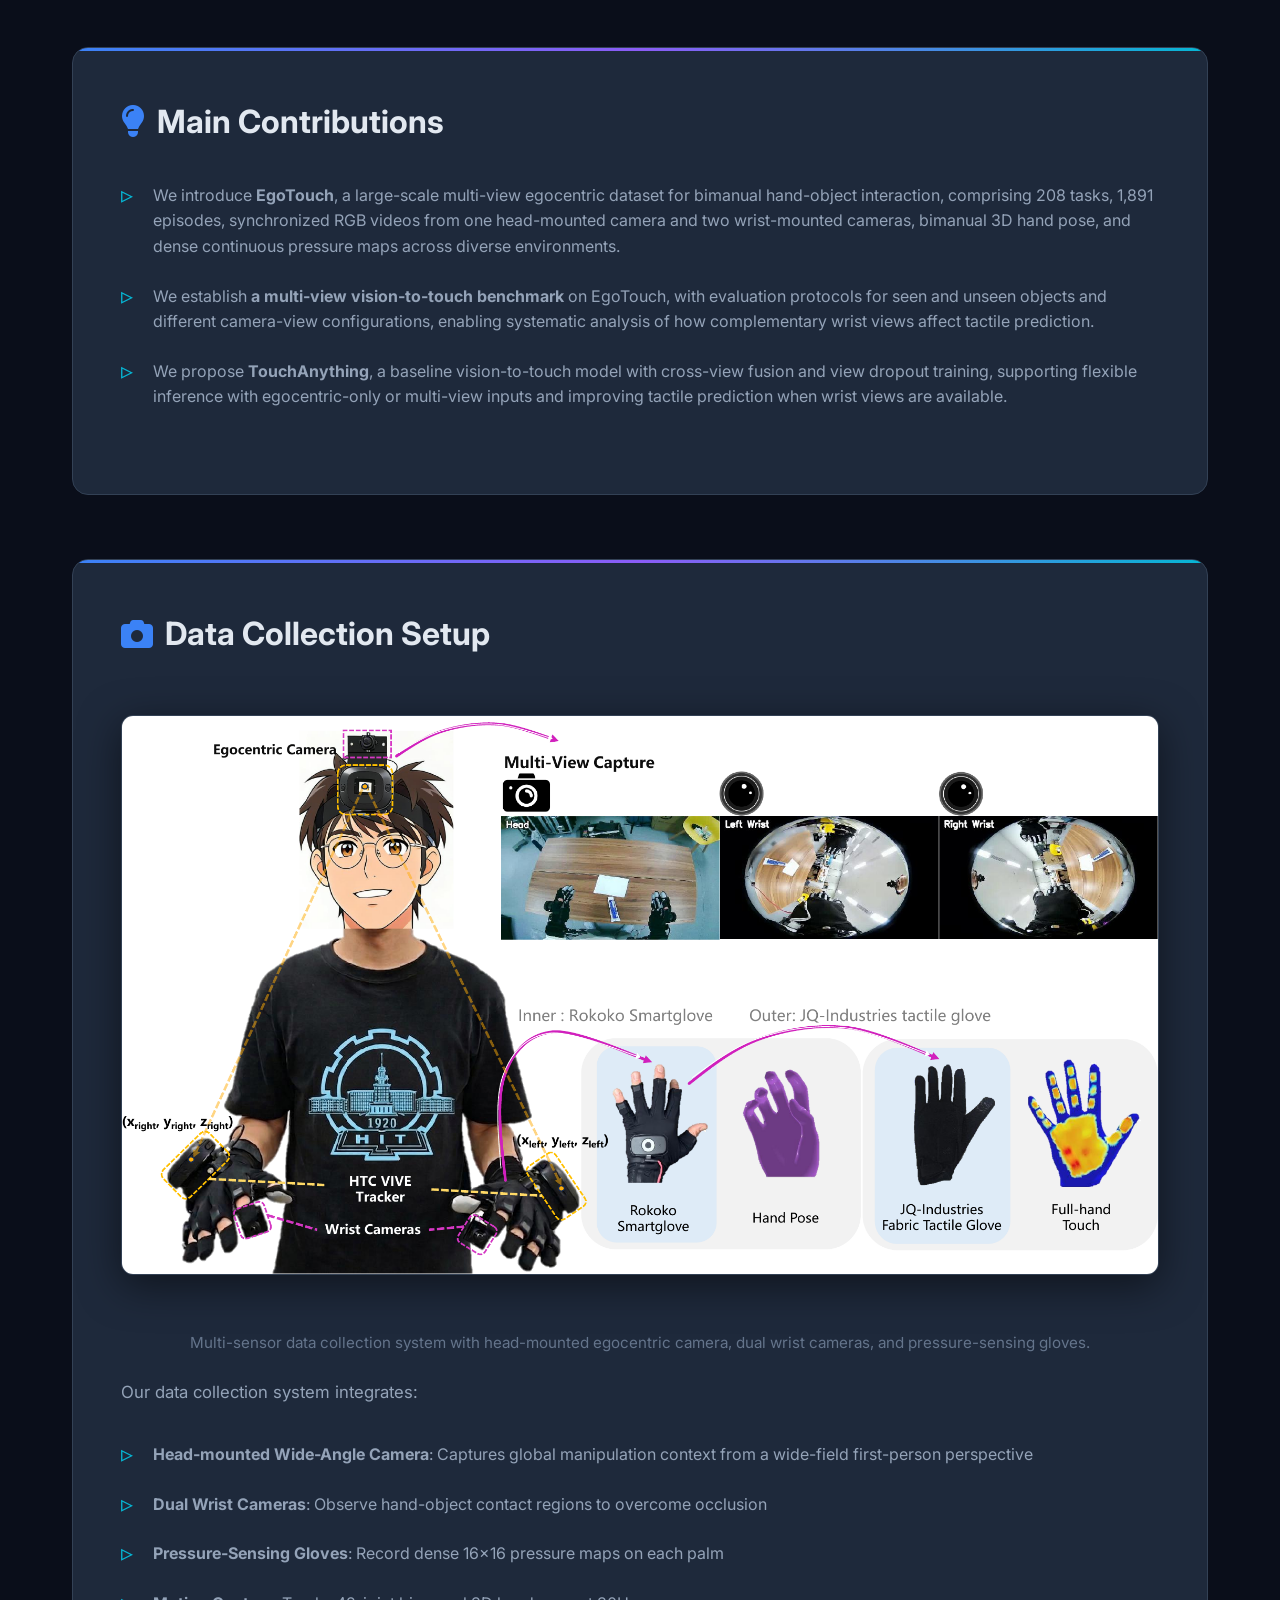
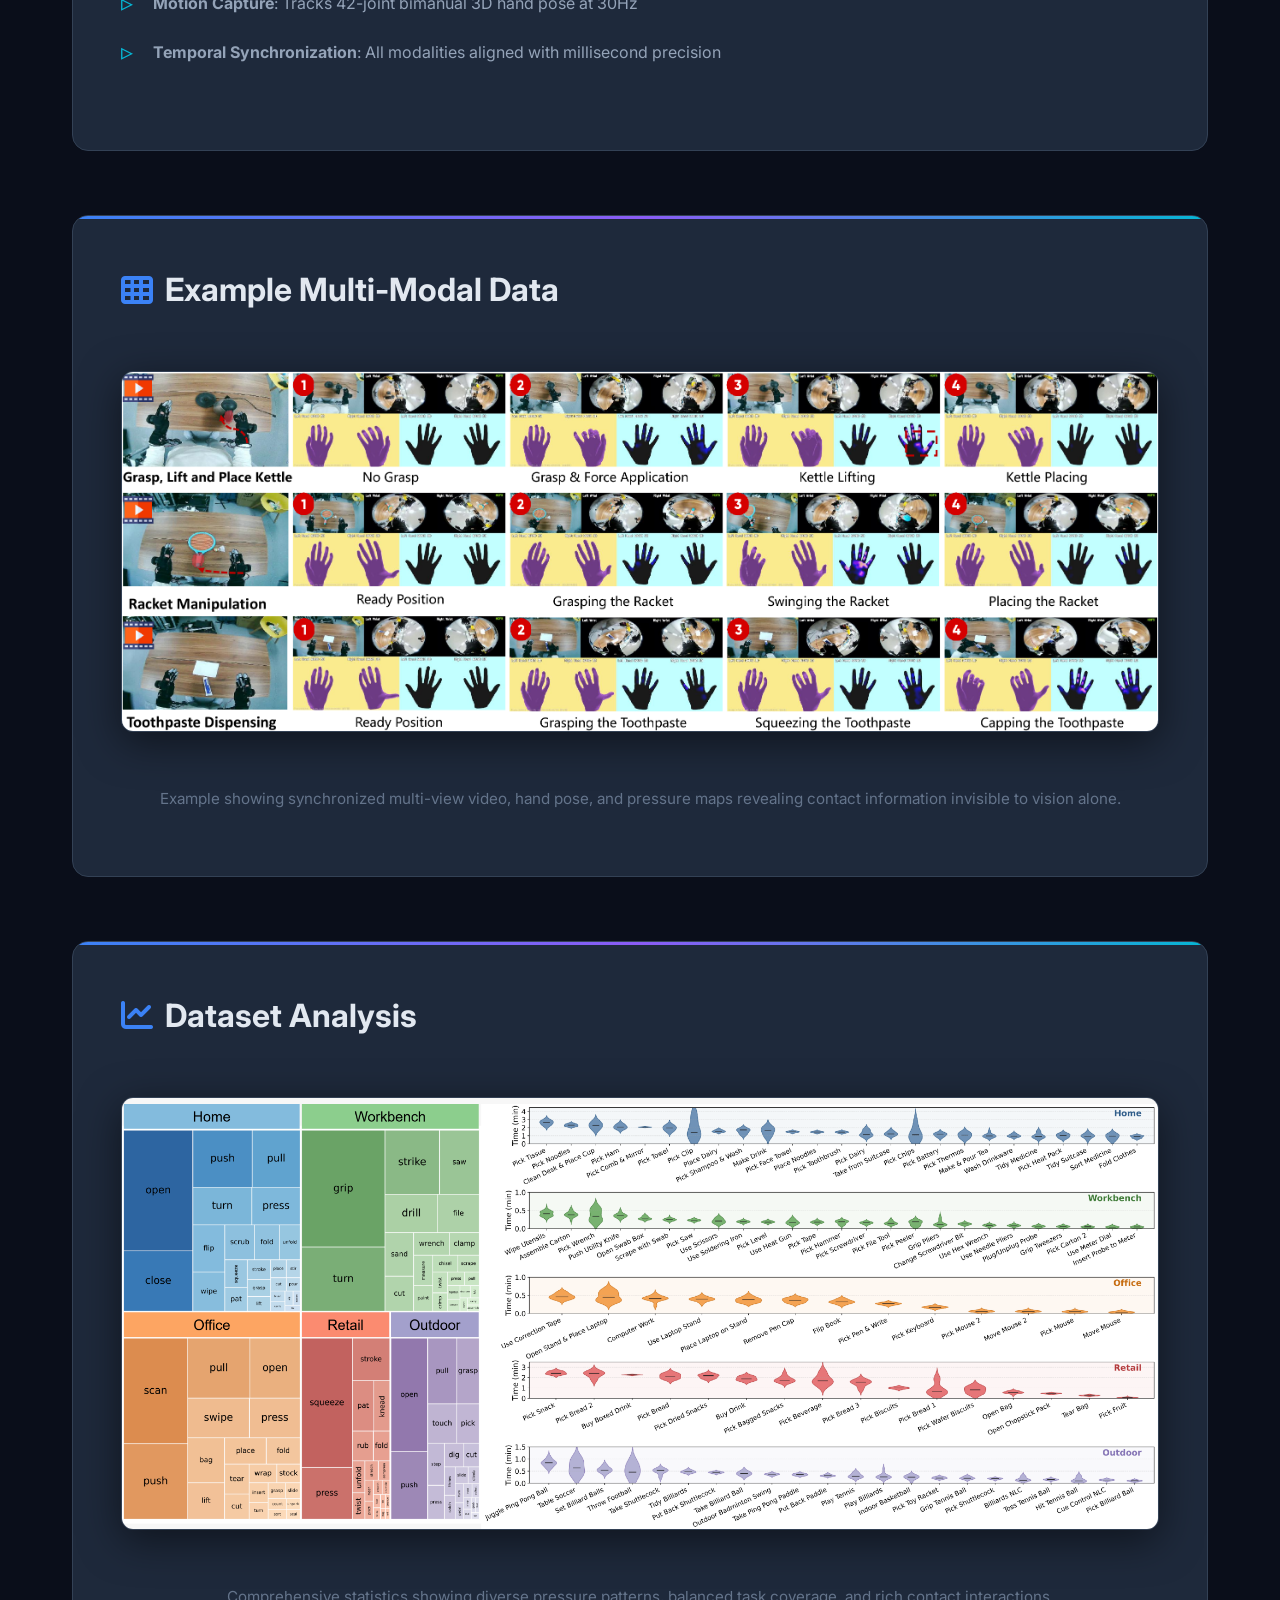
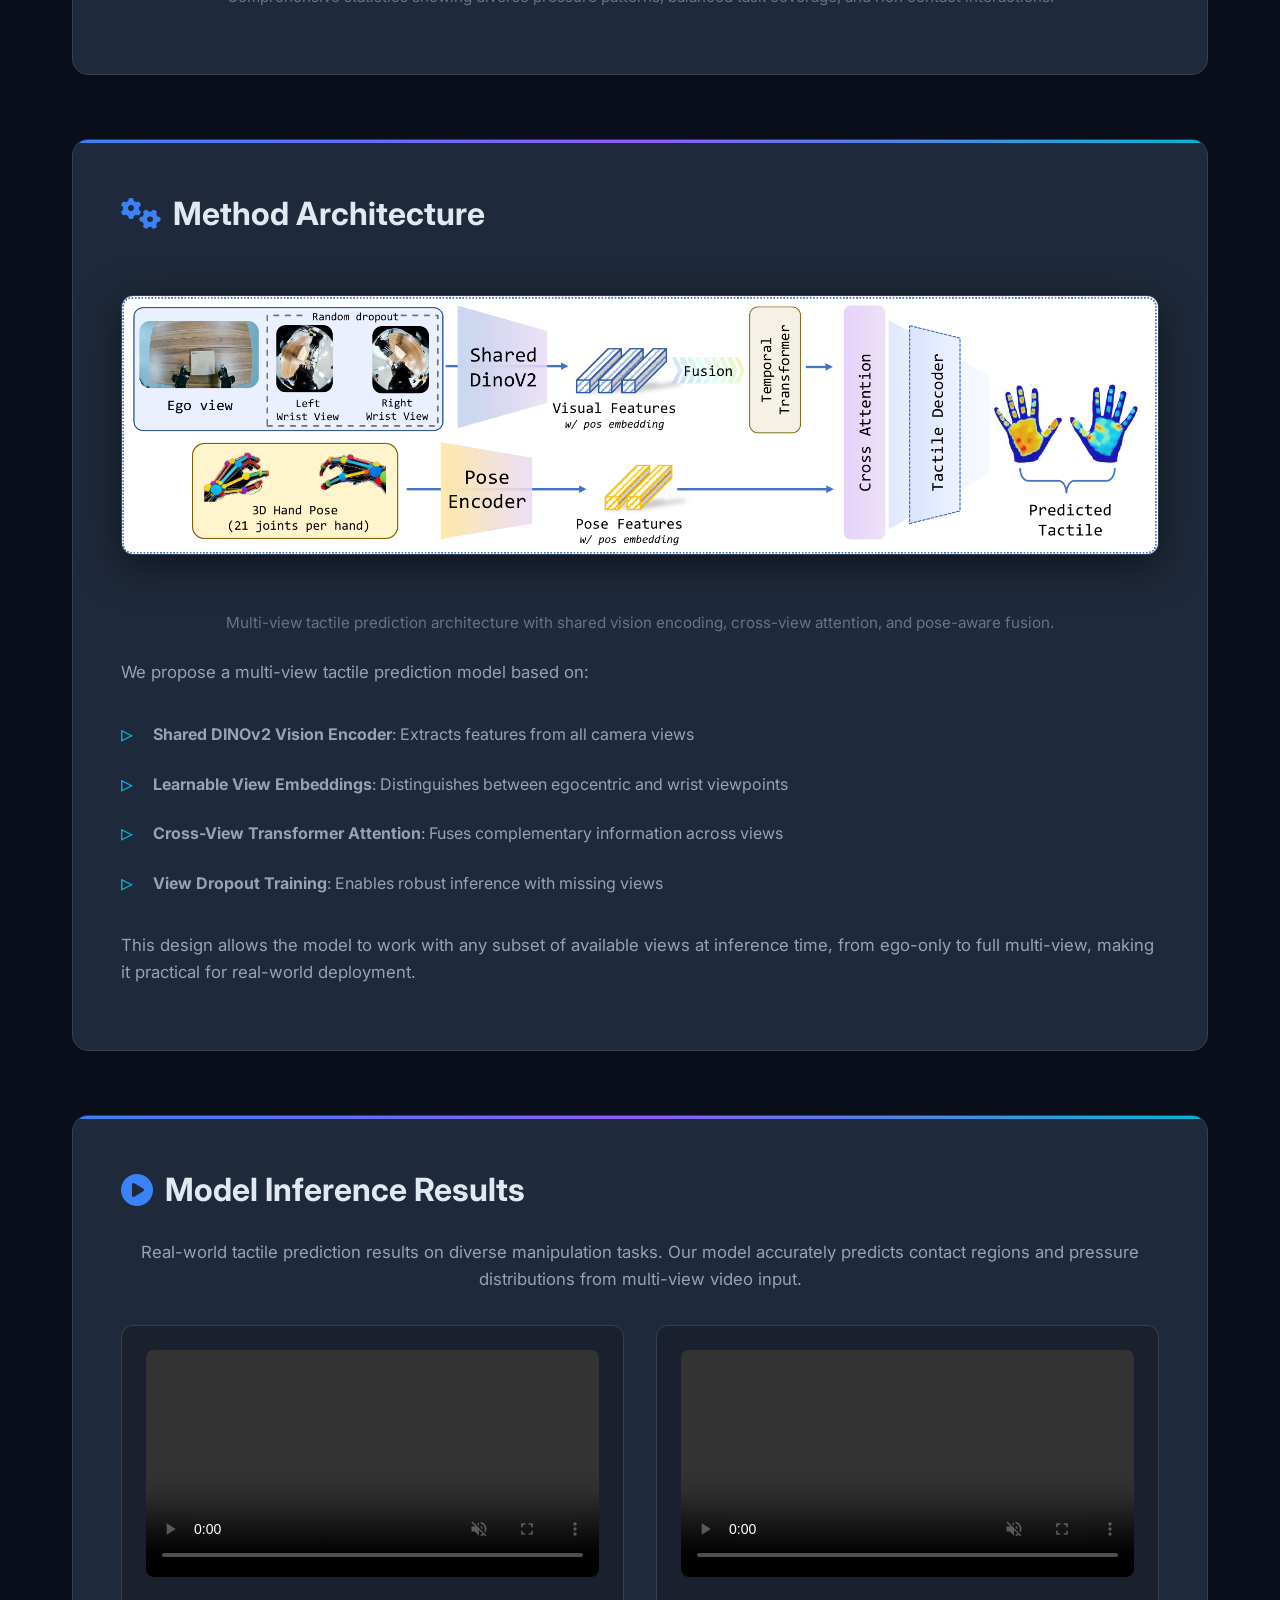
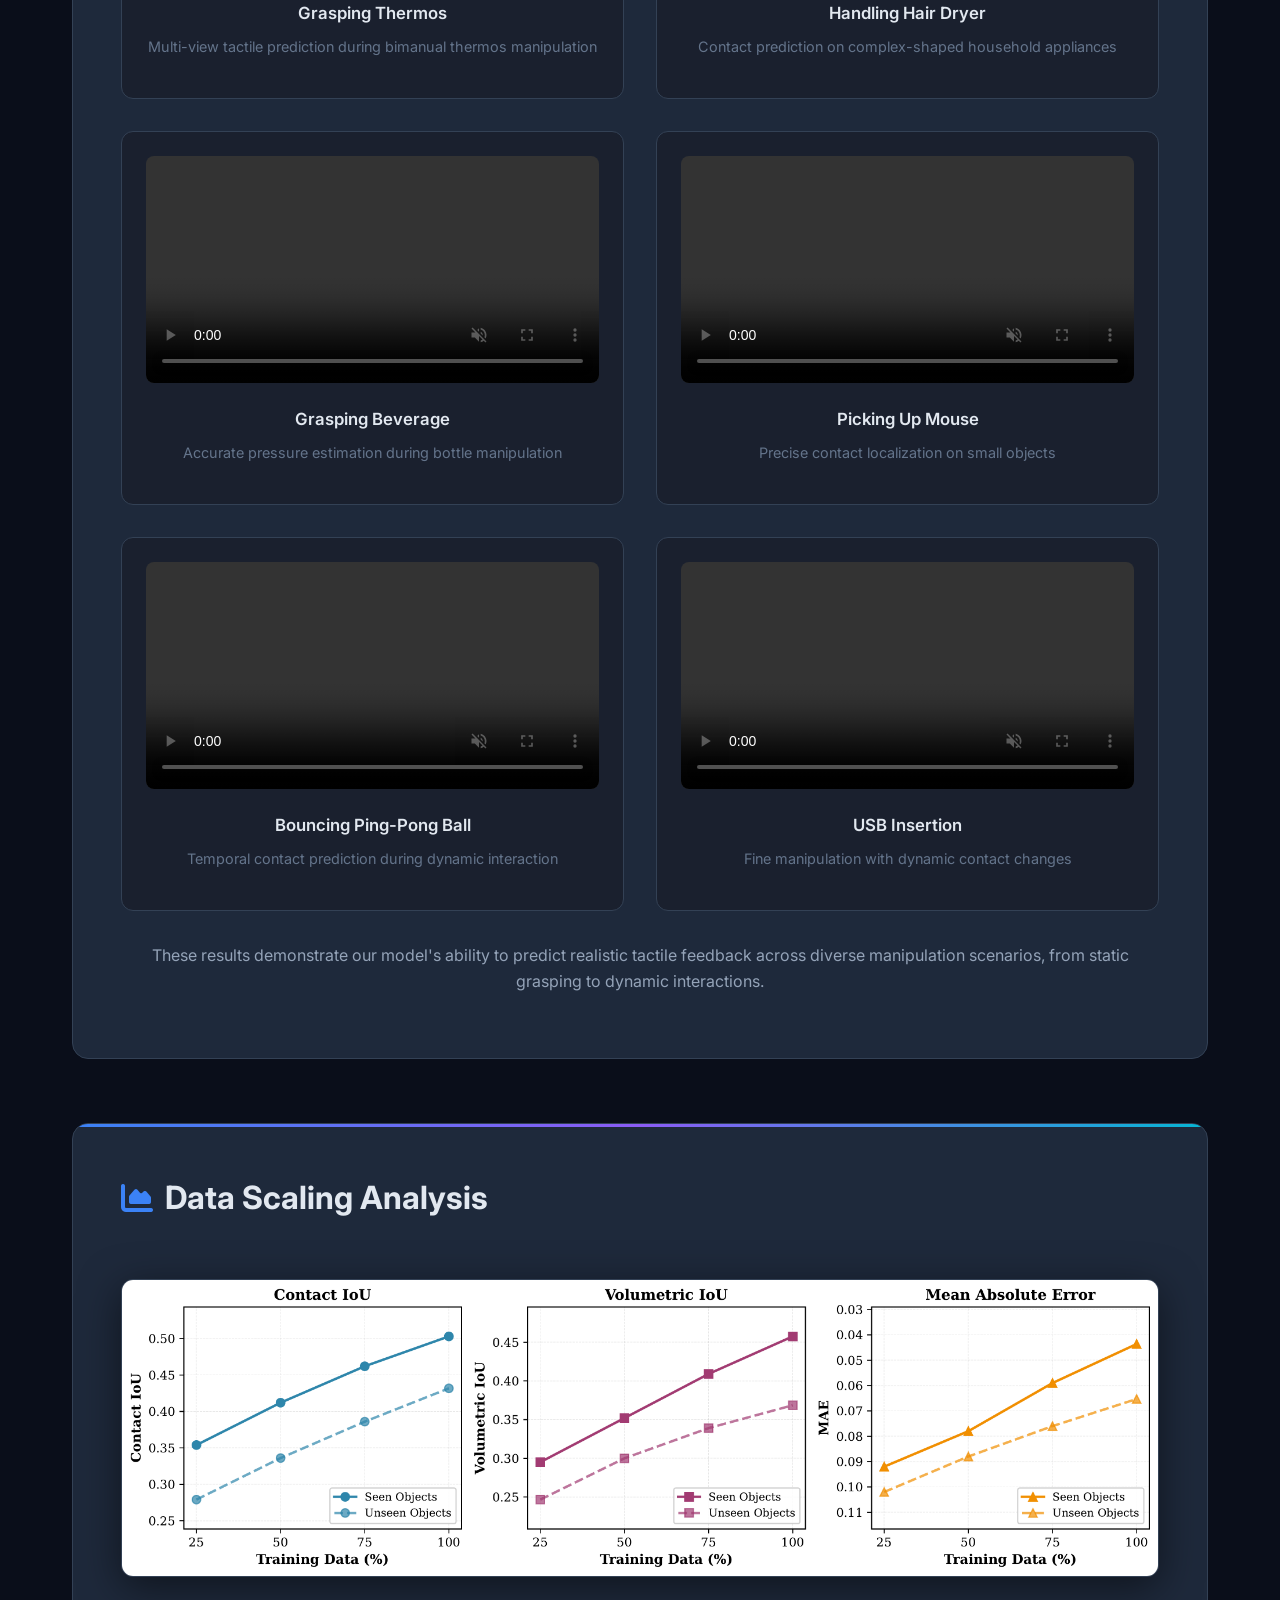
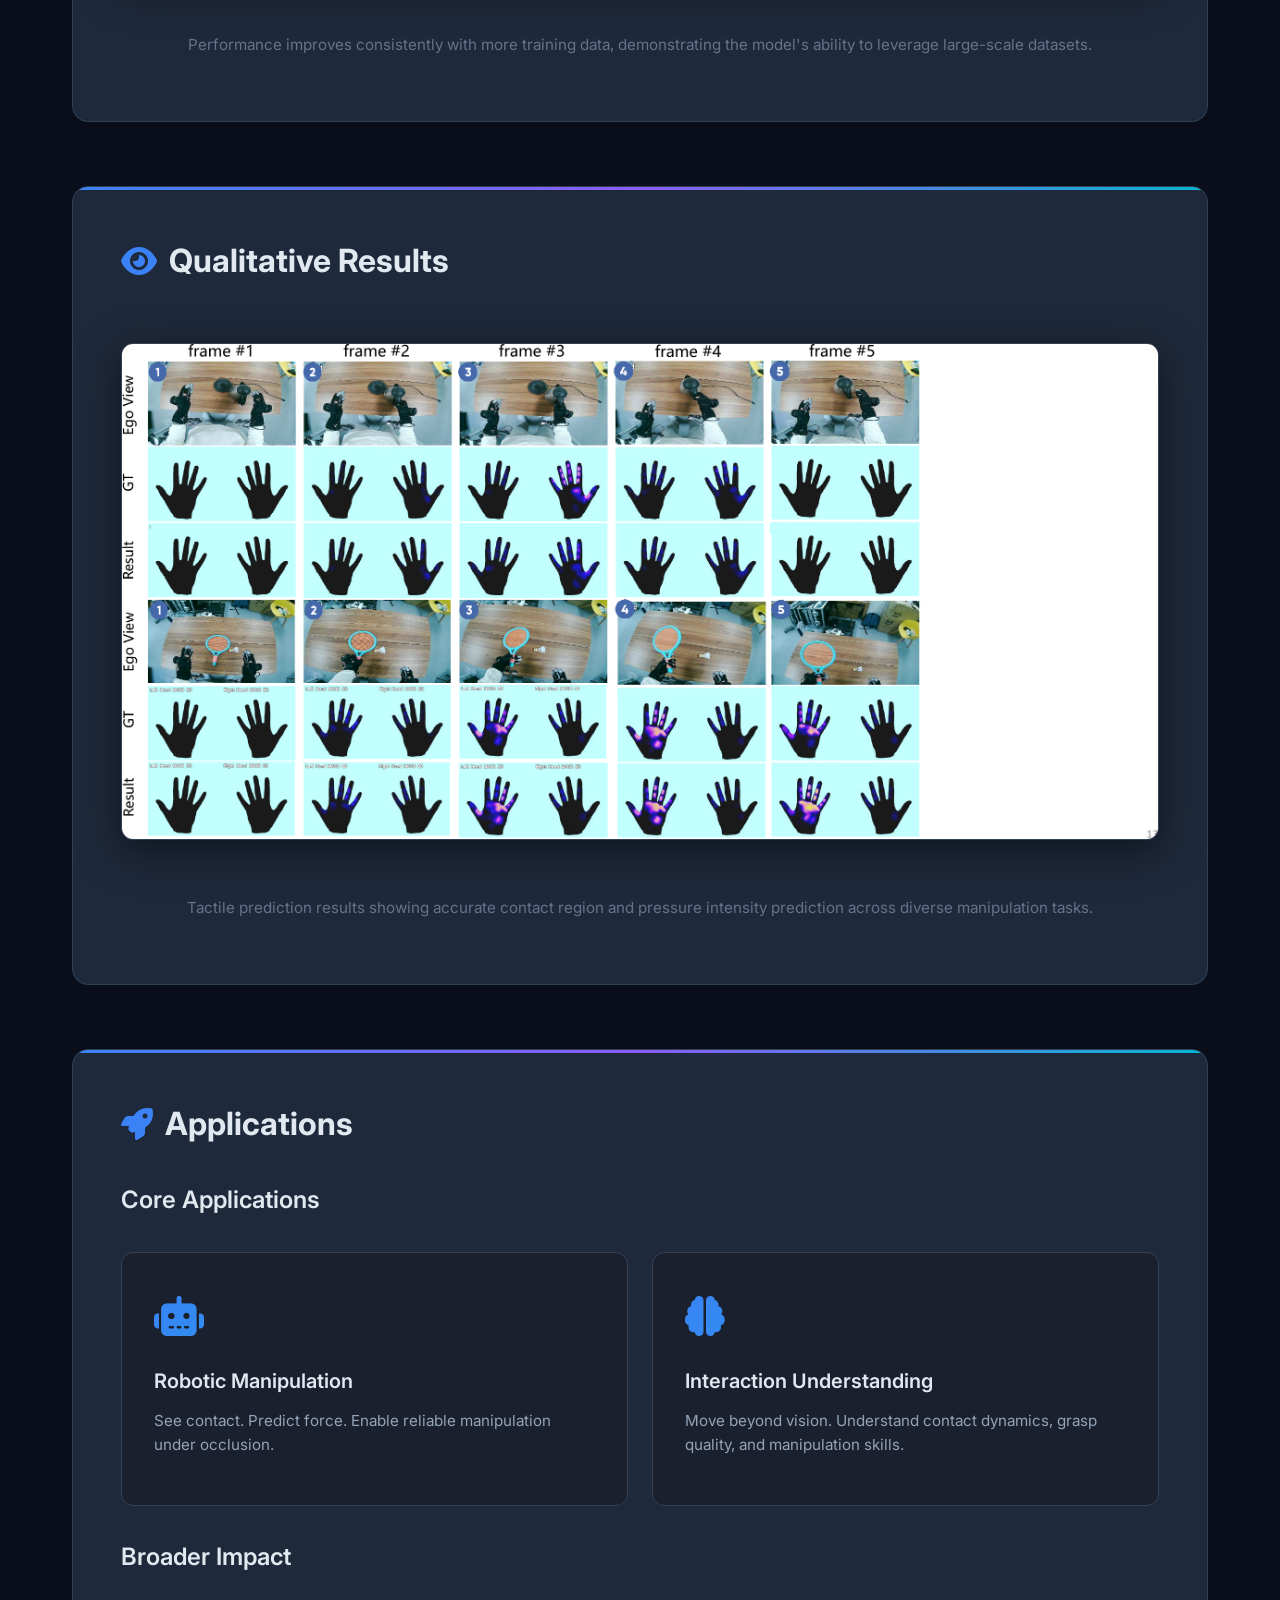
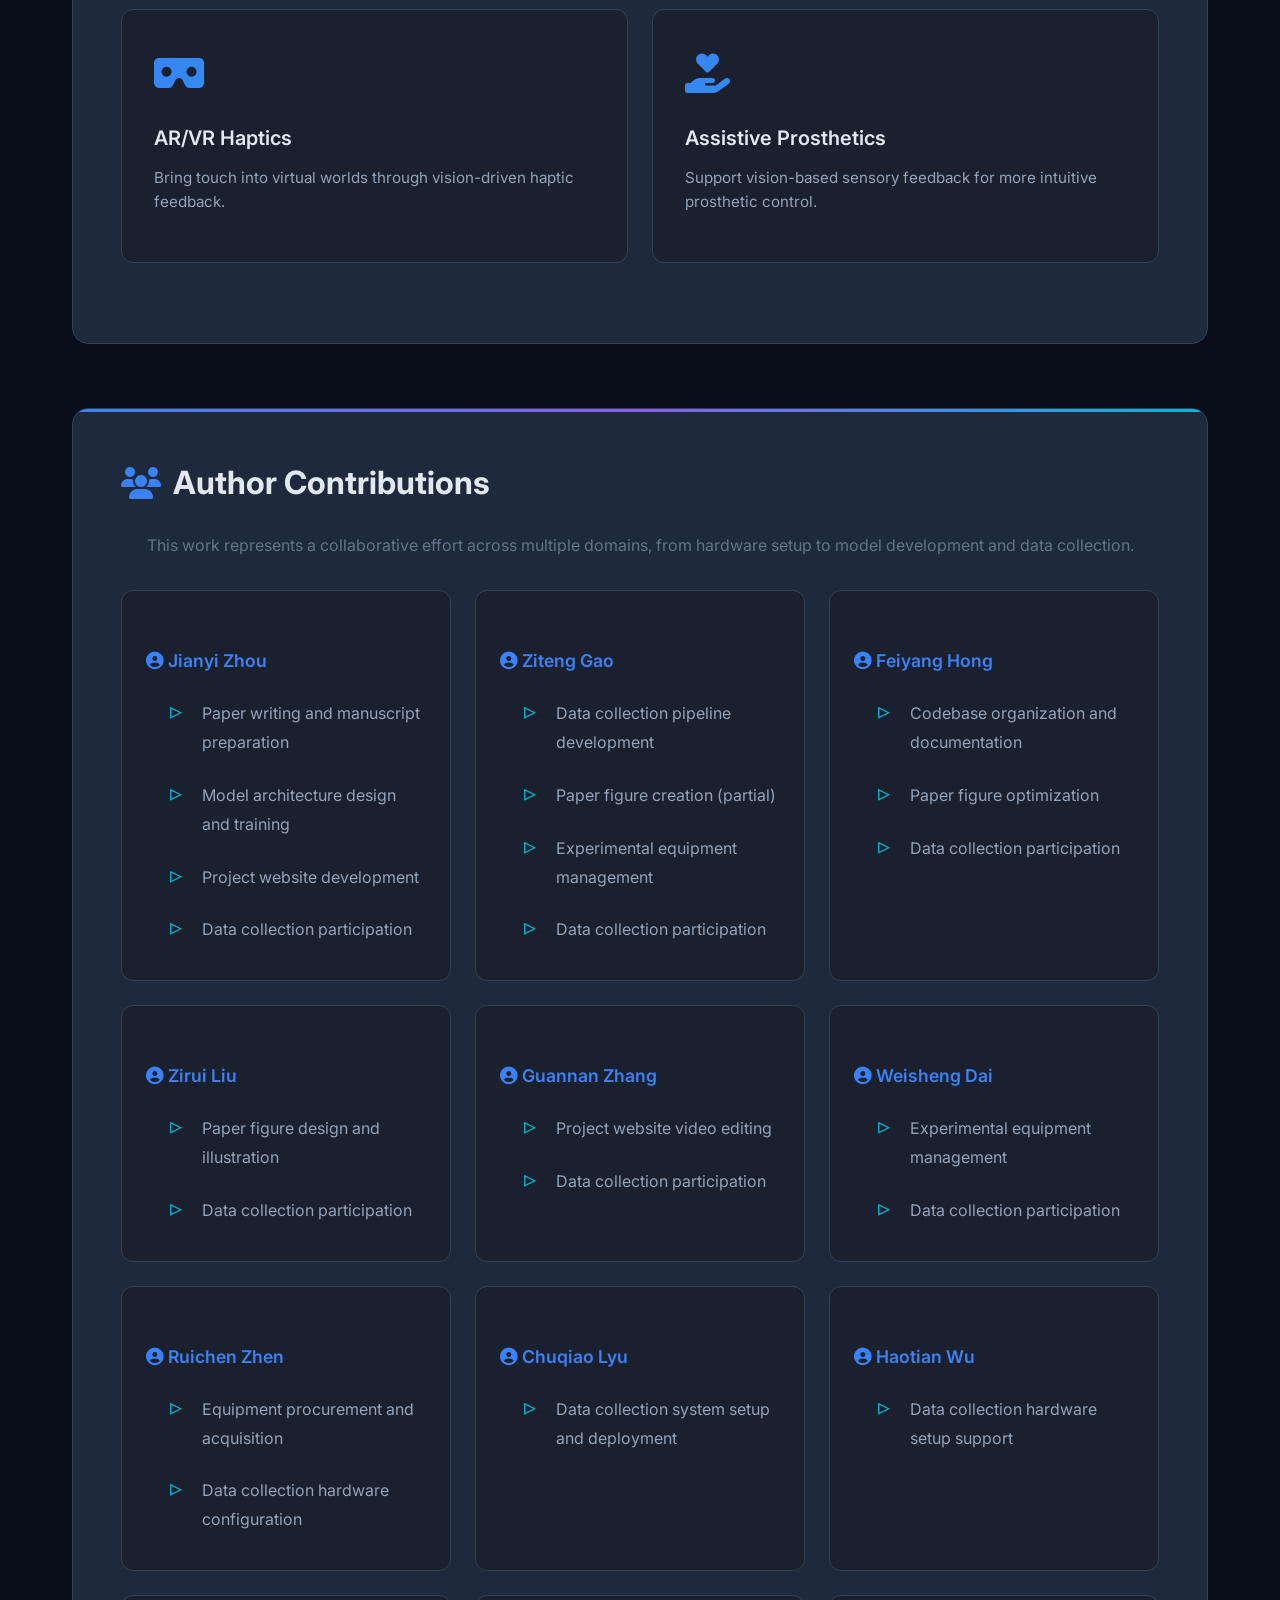
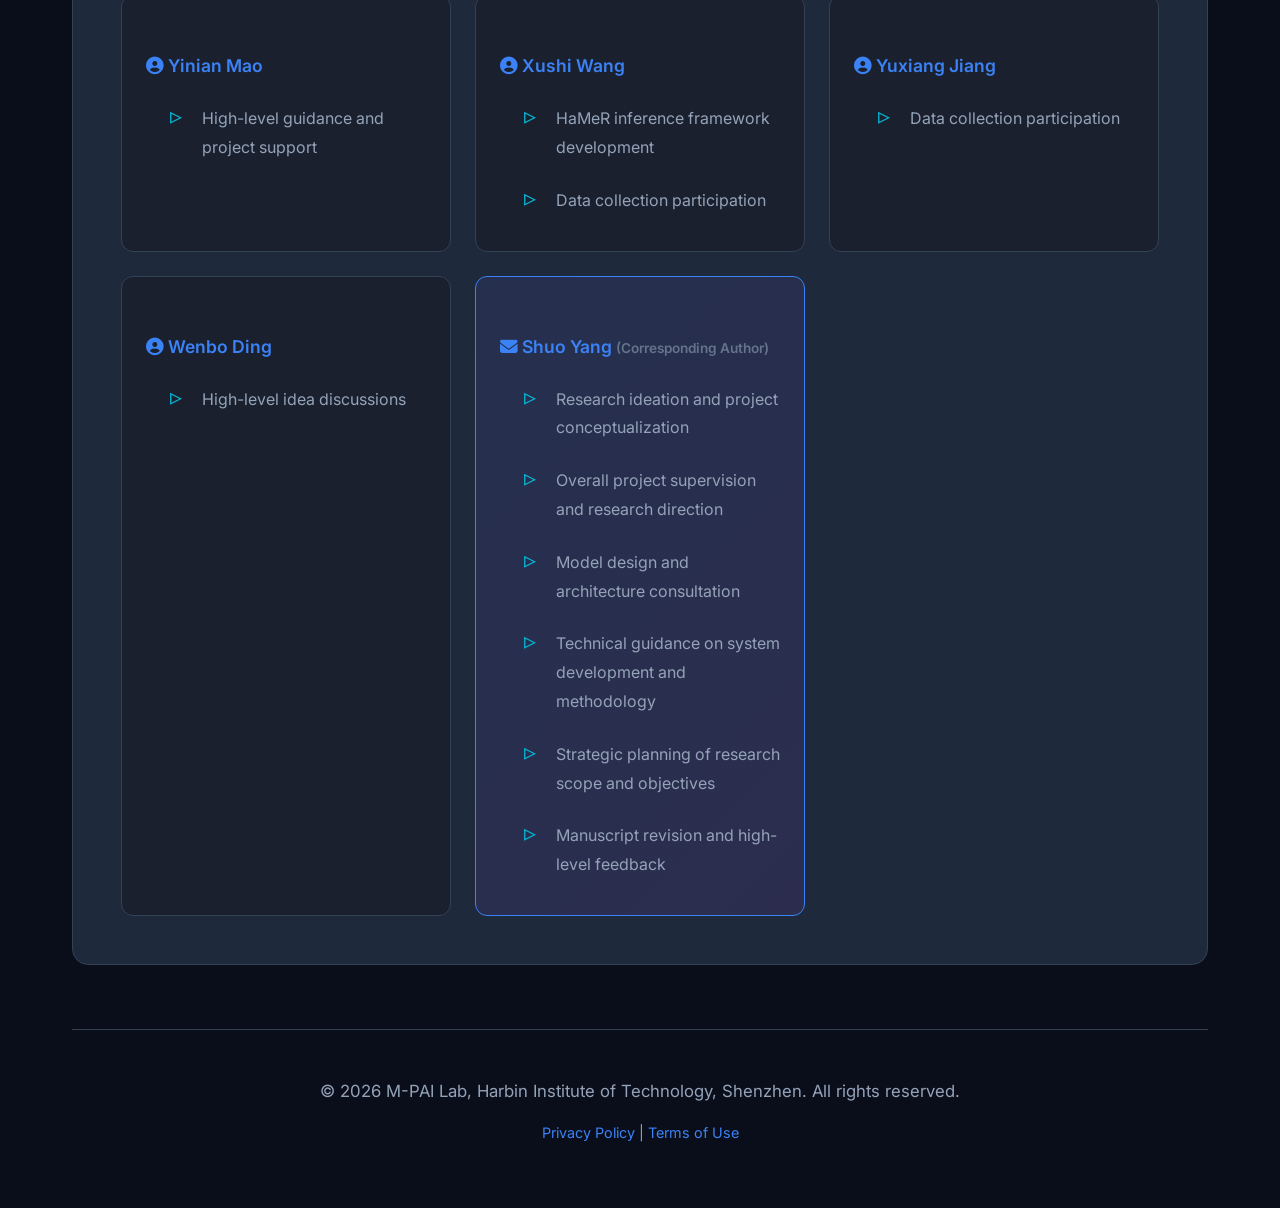
==== commit db5703a9: "update" ====
--- a/index.html
+++ b/index.html
@@ -697,8 +697,8 @@
       </p>
       
       <div class="button-group">
-        <a href="#" class="btn btn-primary">
-          <i class="fas fa-file-pdf"></i> Paper (Coming Soon)
+        <a href="https://arxiv.org/abs/2605.13083" class="btn btn-primary" target="_blank" rel="noopener">
+          <i class="fas fa-file-pdf"></i> Paper
         </a>
         <a href="https://github.com/Jianyi2004/TouchAnything" class="btn btn-secondary" target="_blank">
           <i class="fab fa-github"></i> GitHub
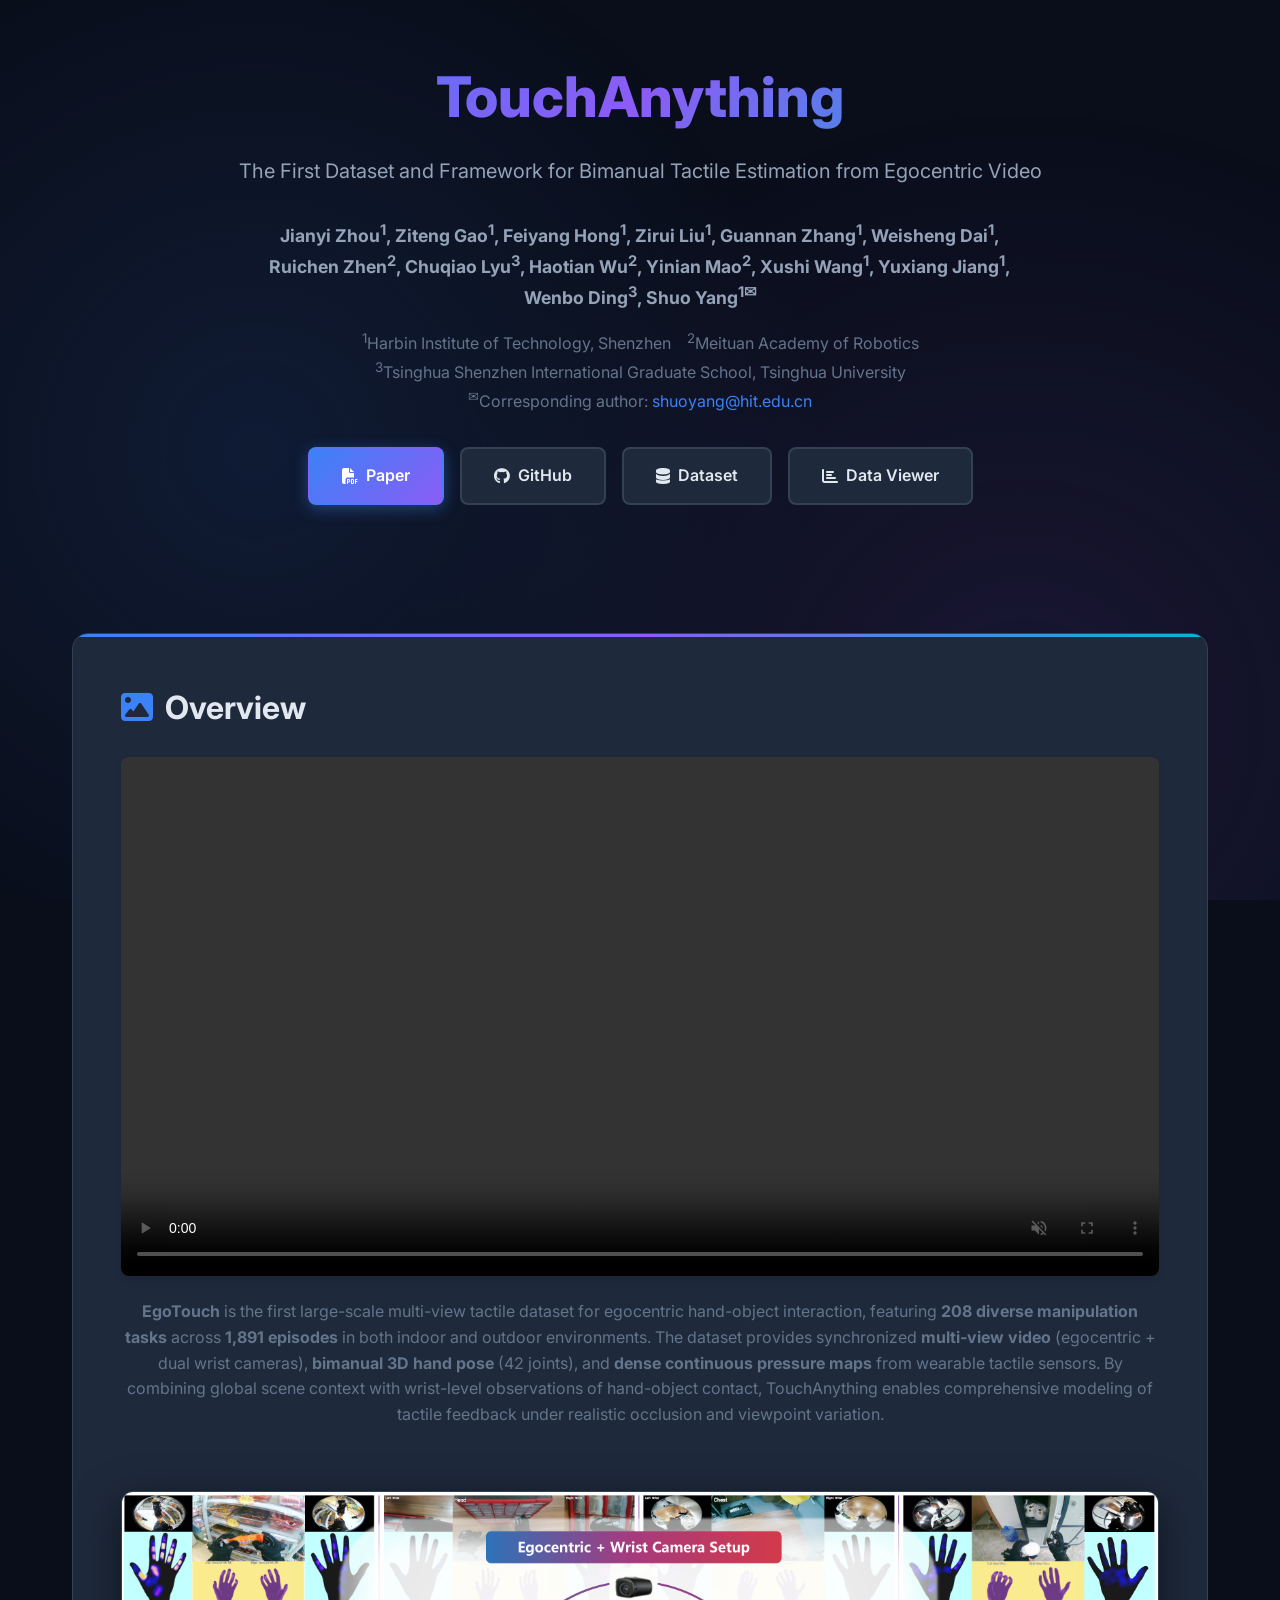
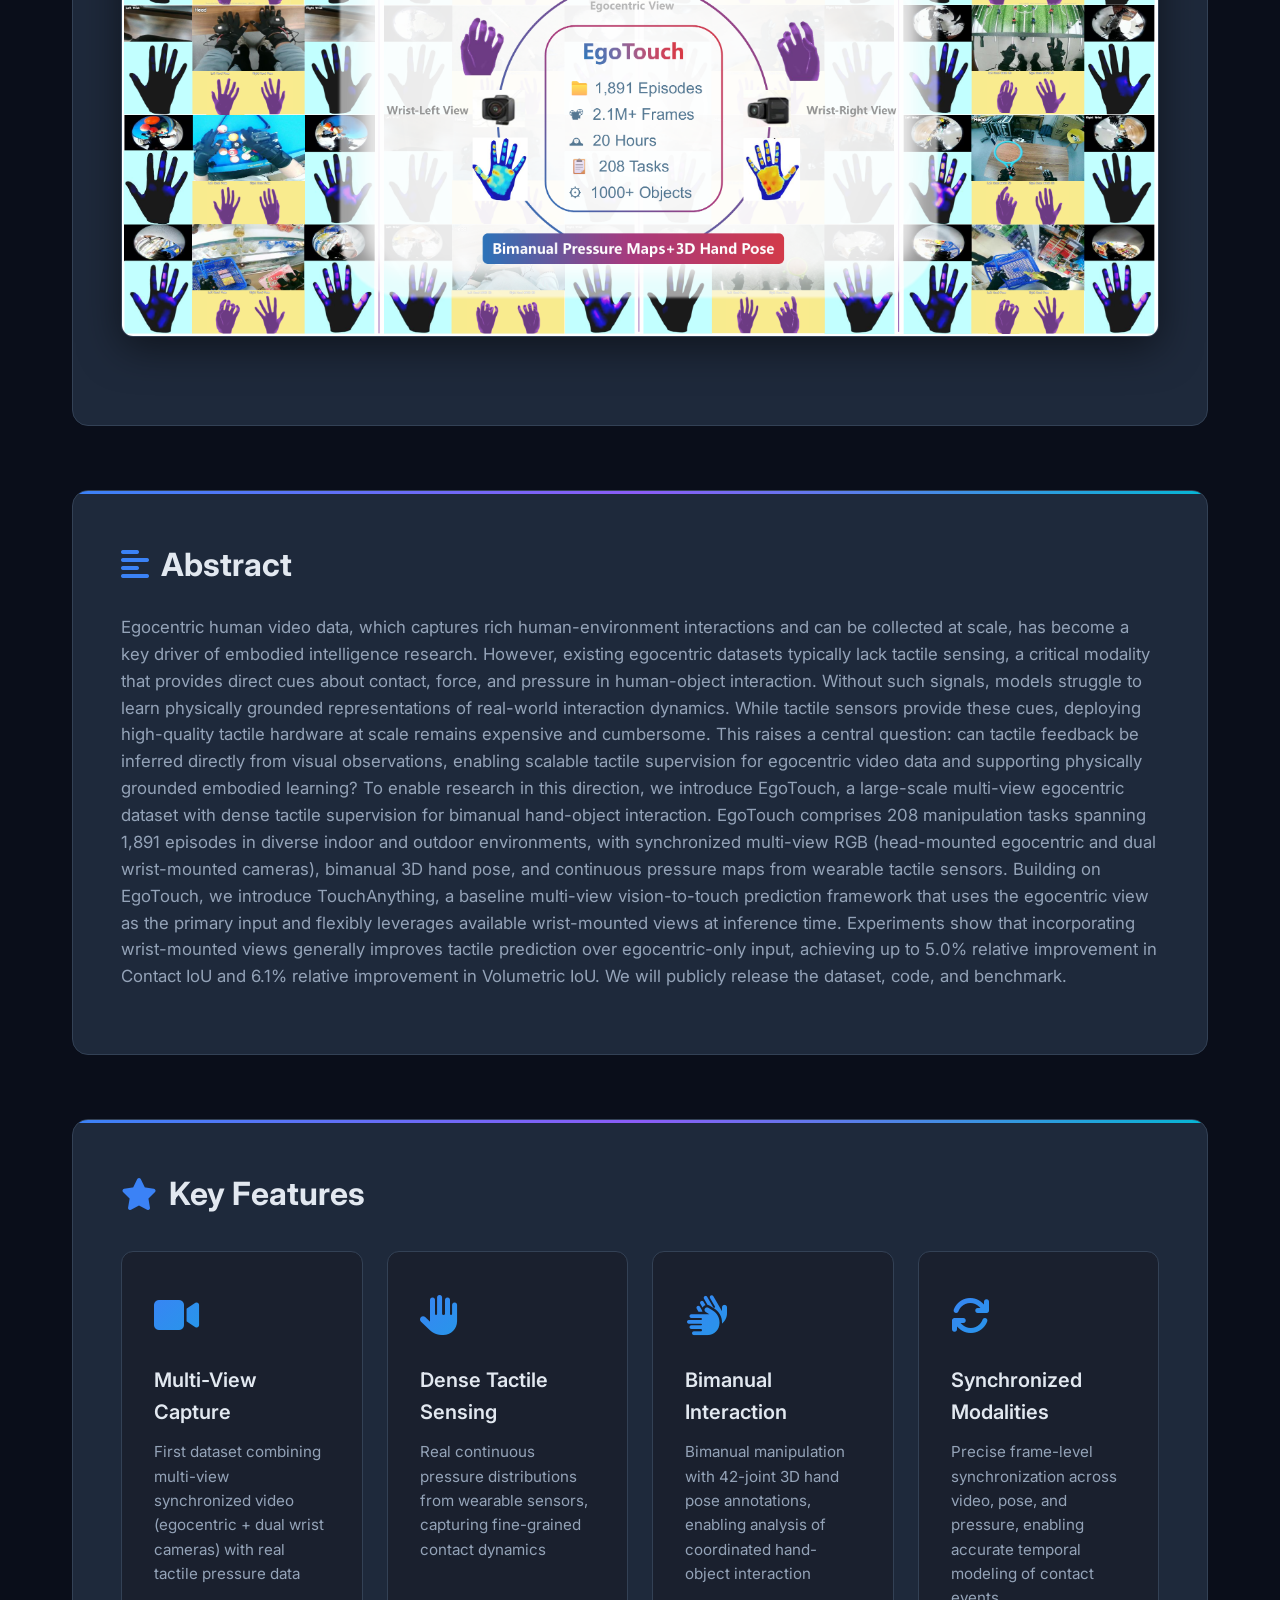
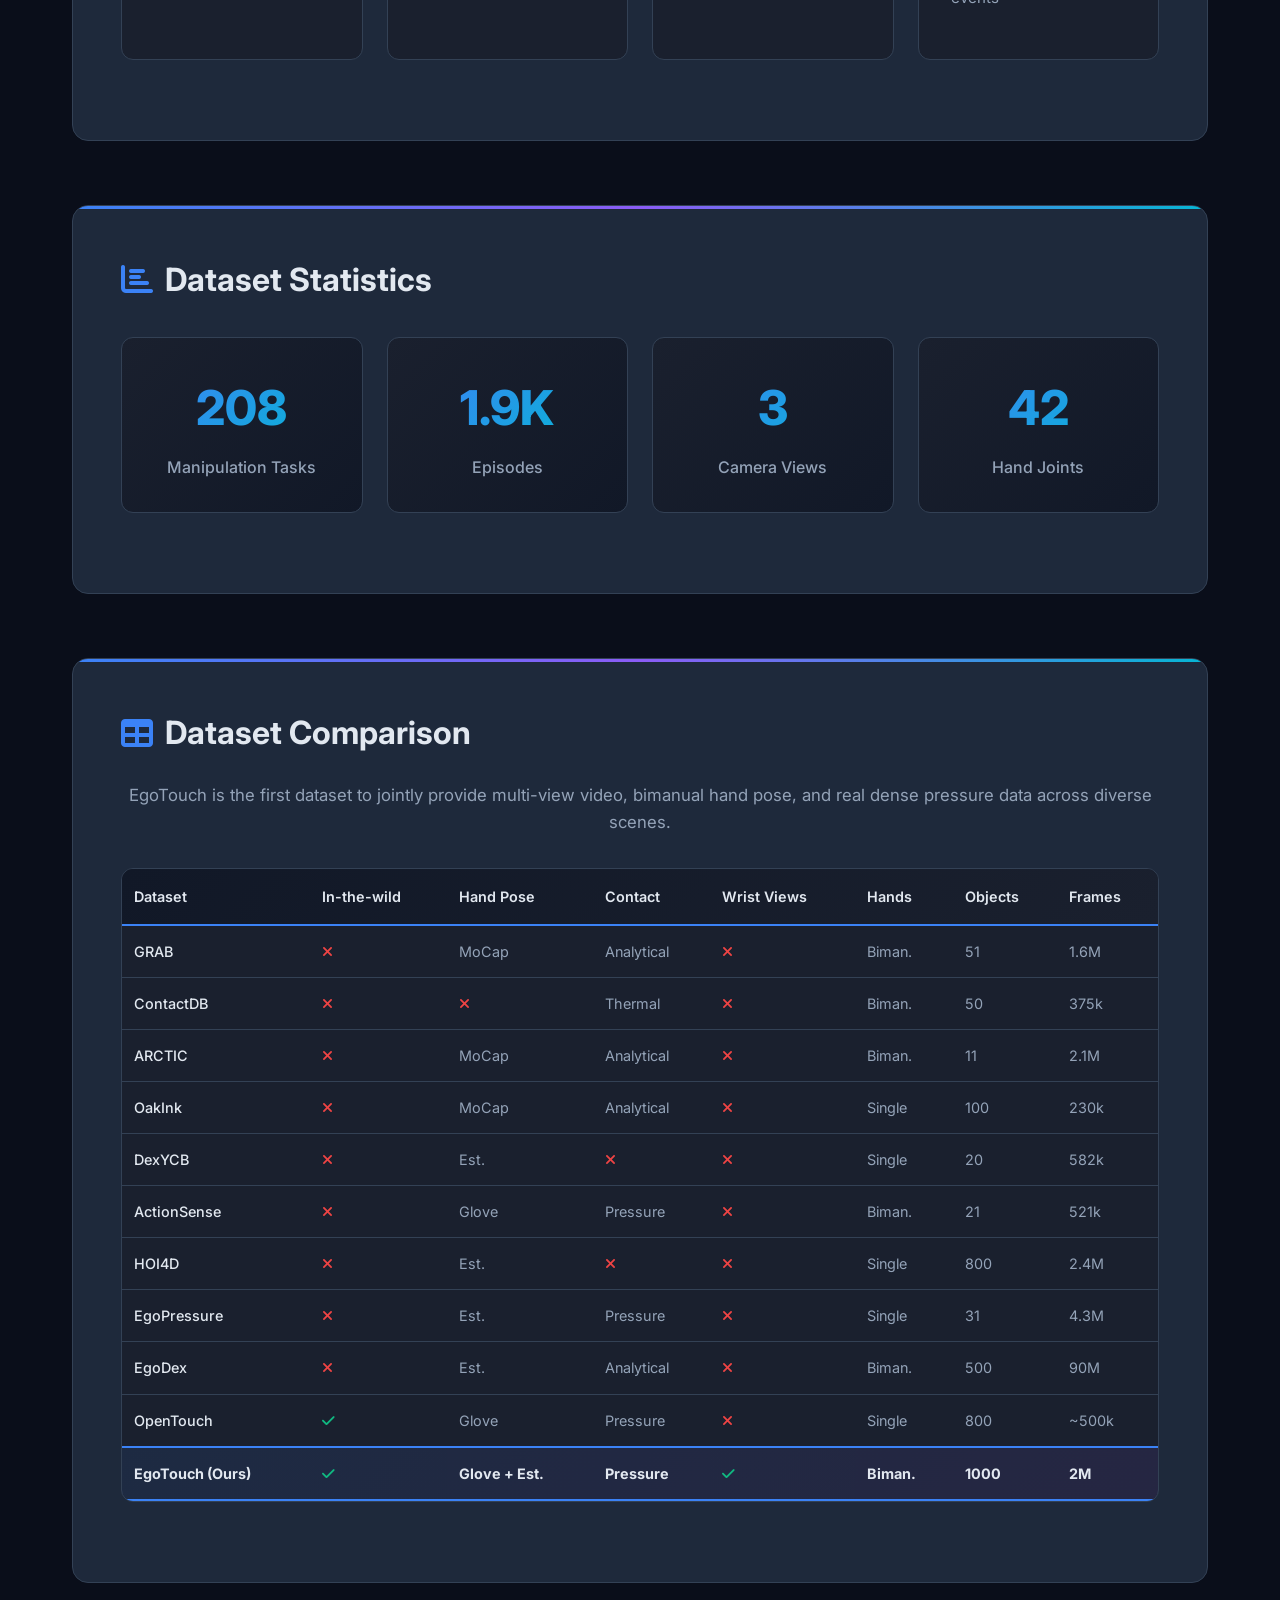
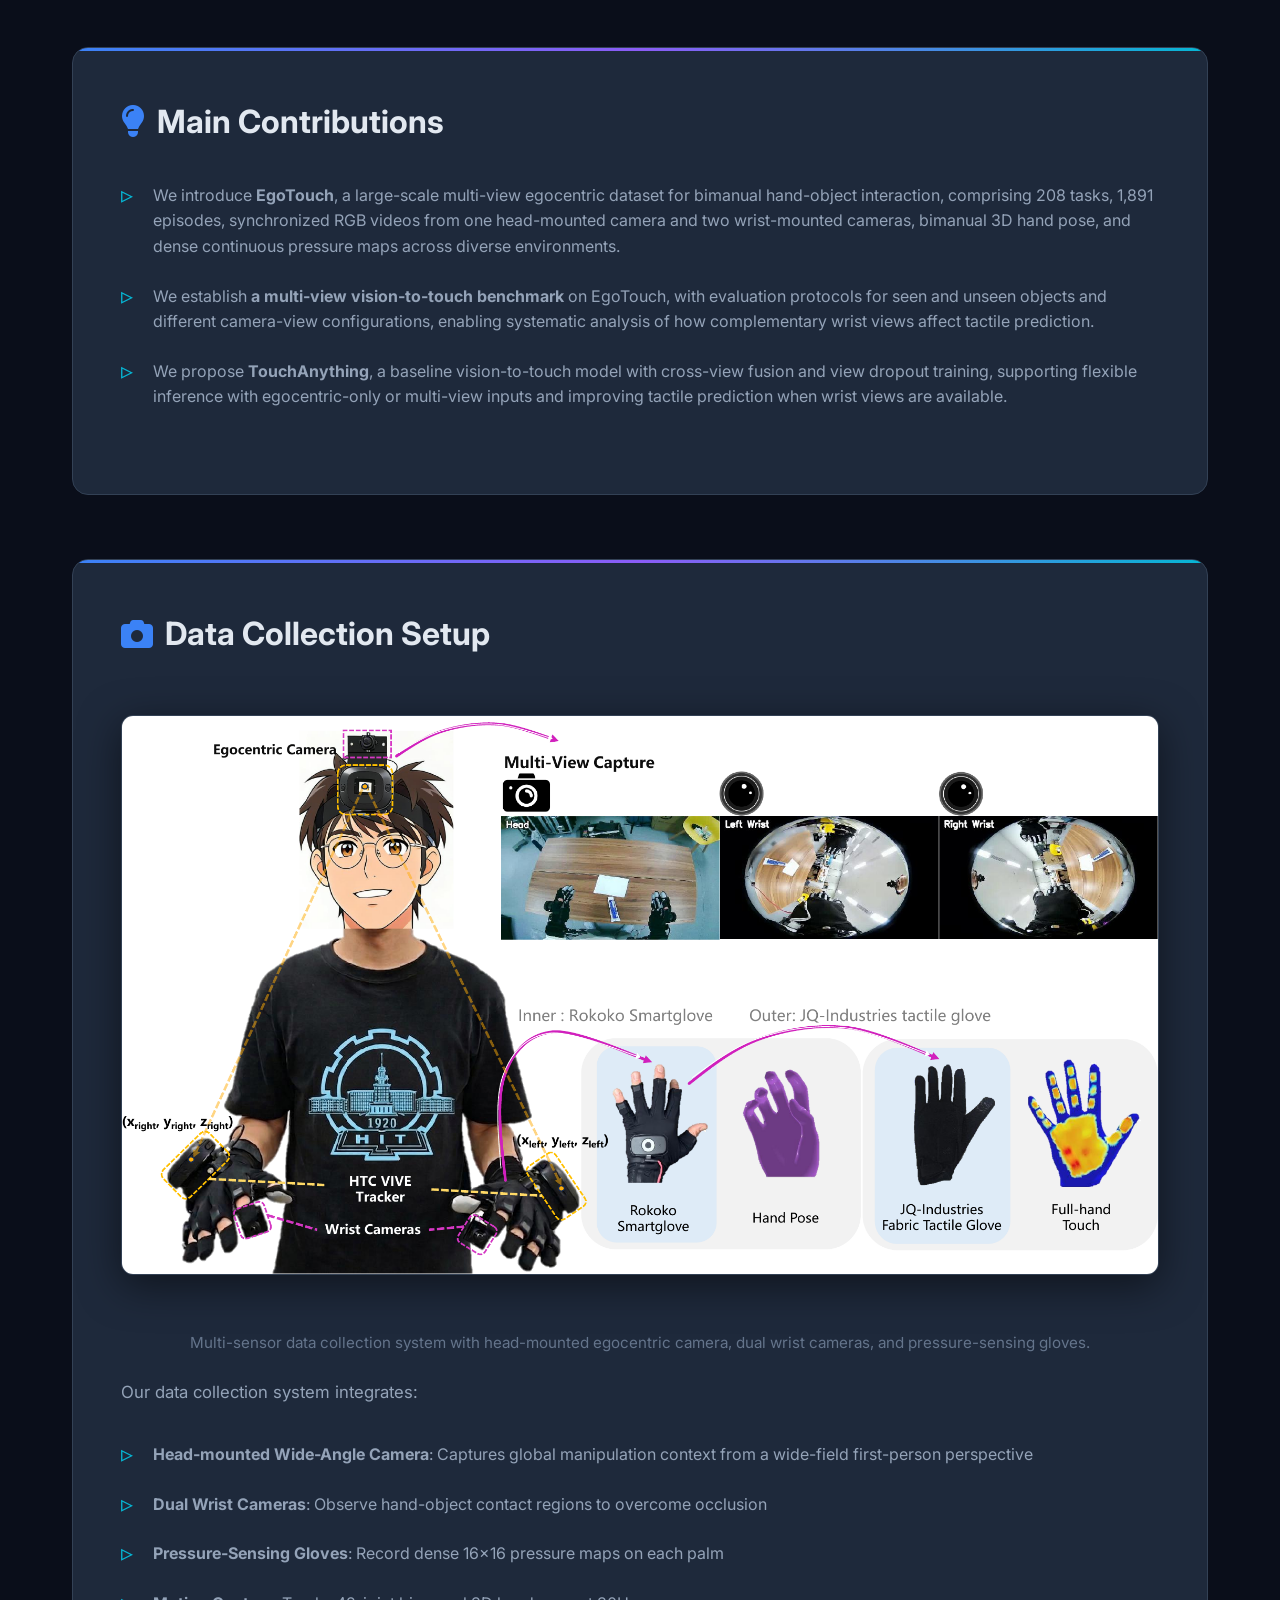
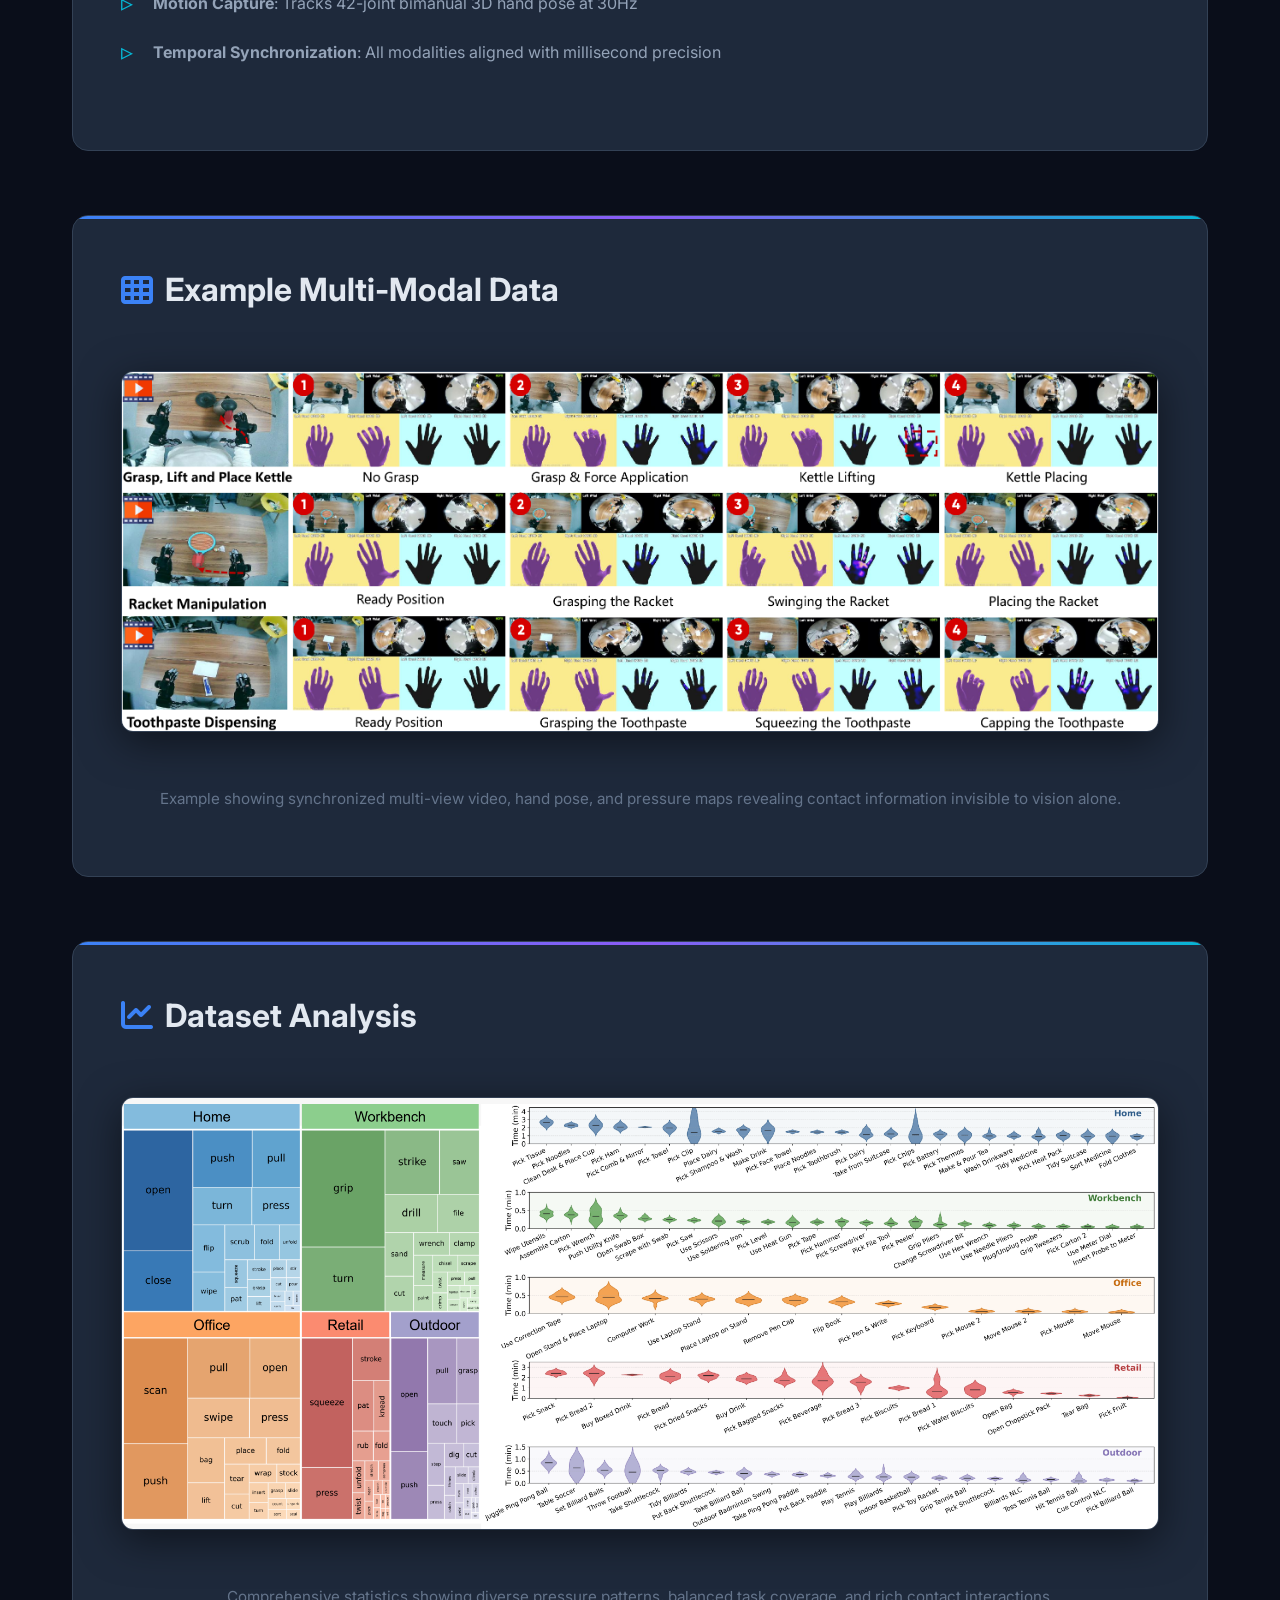
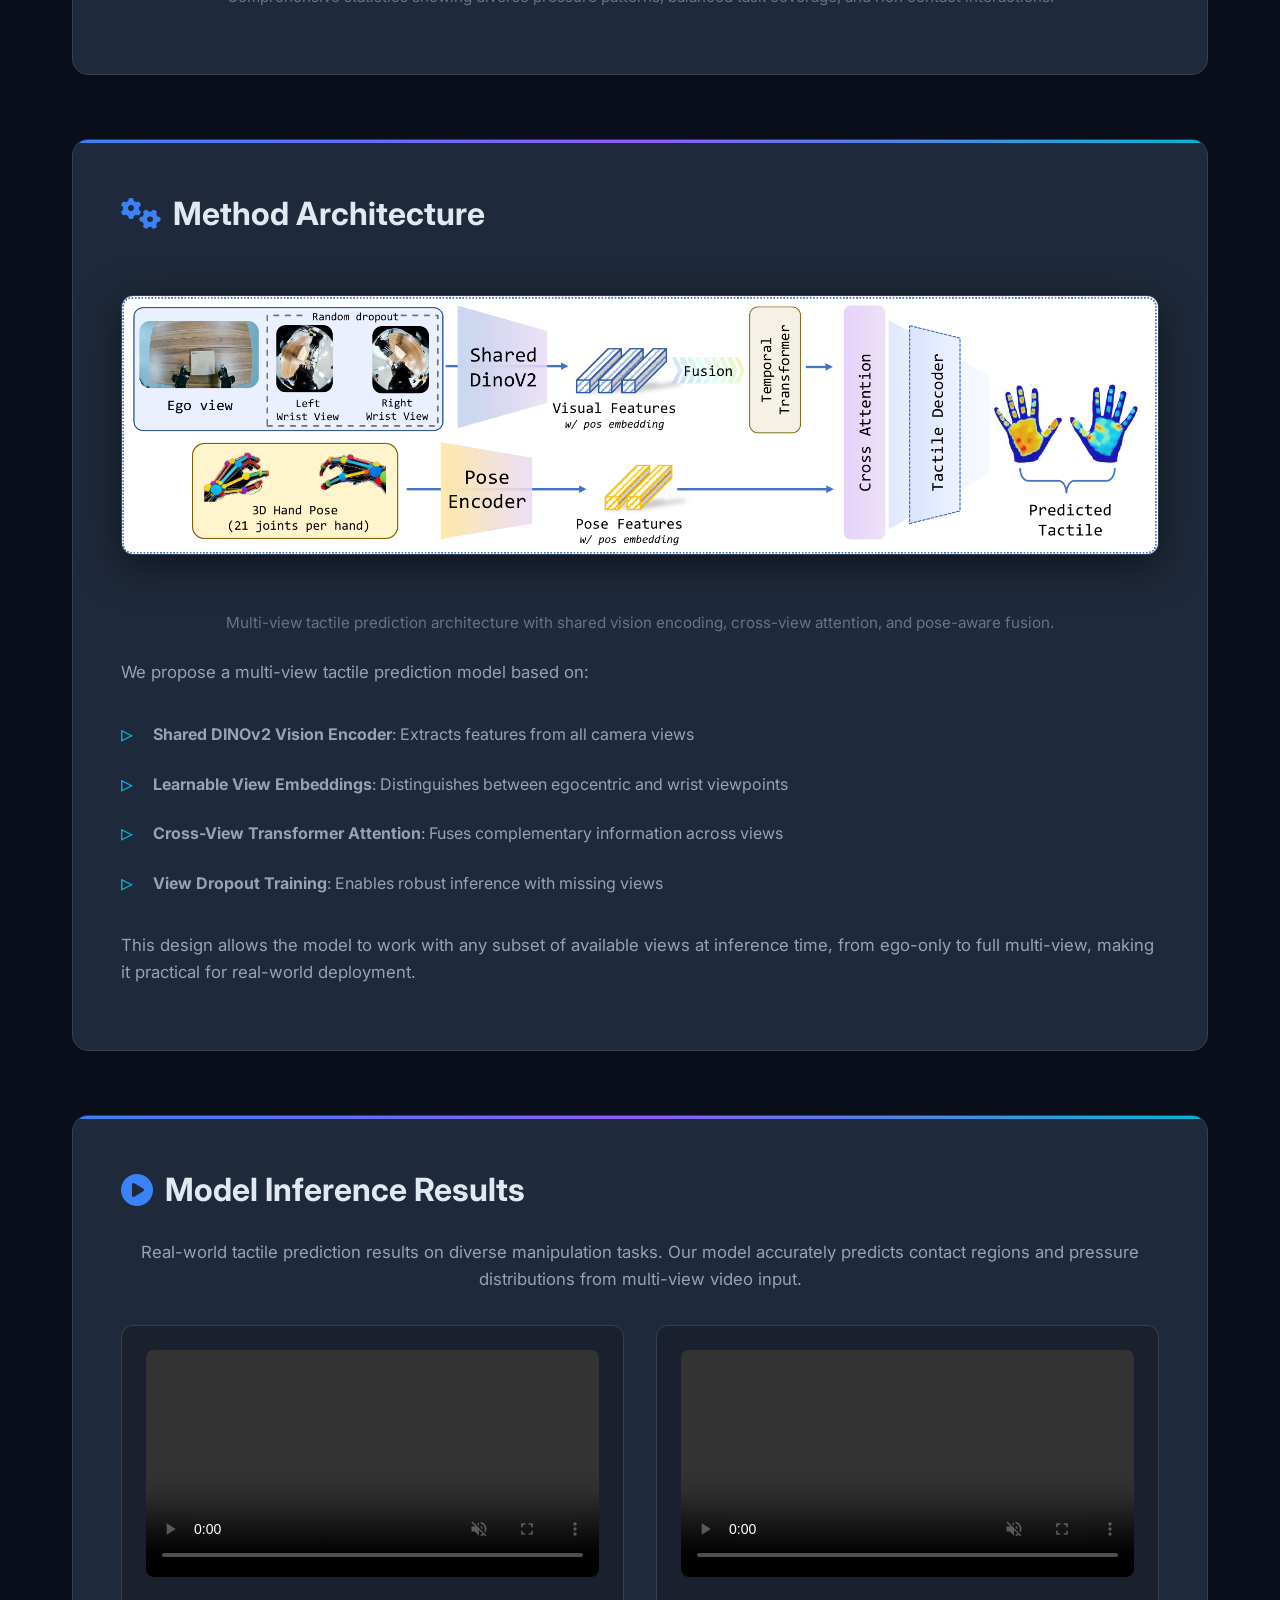
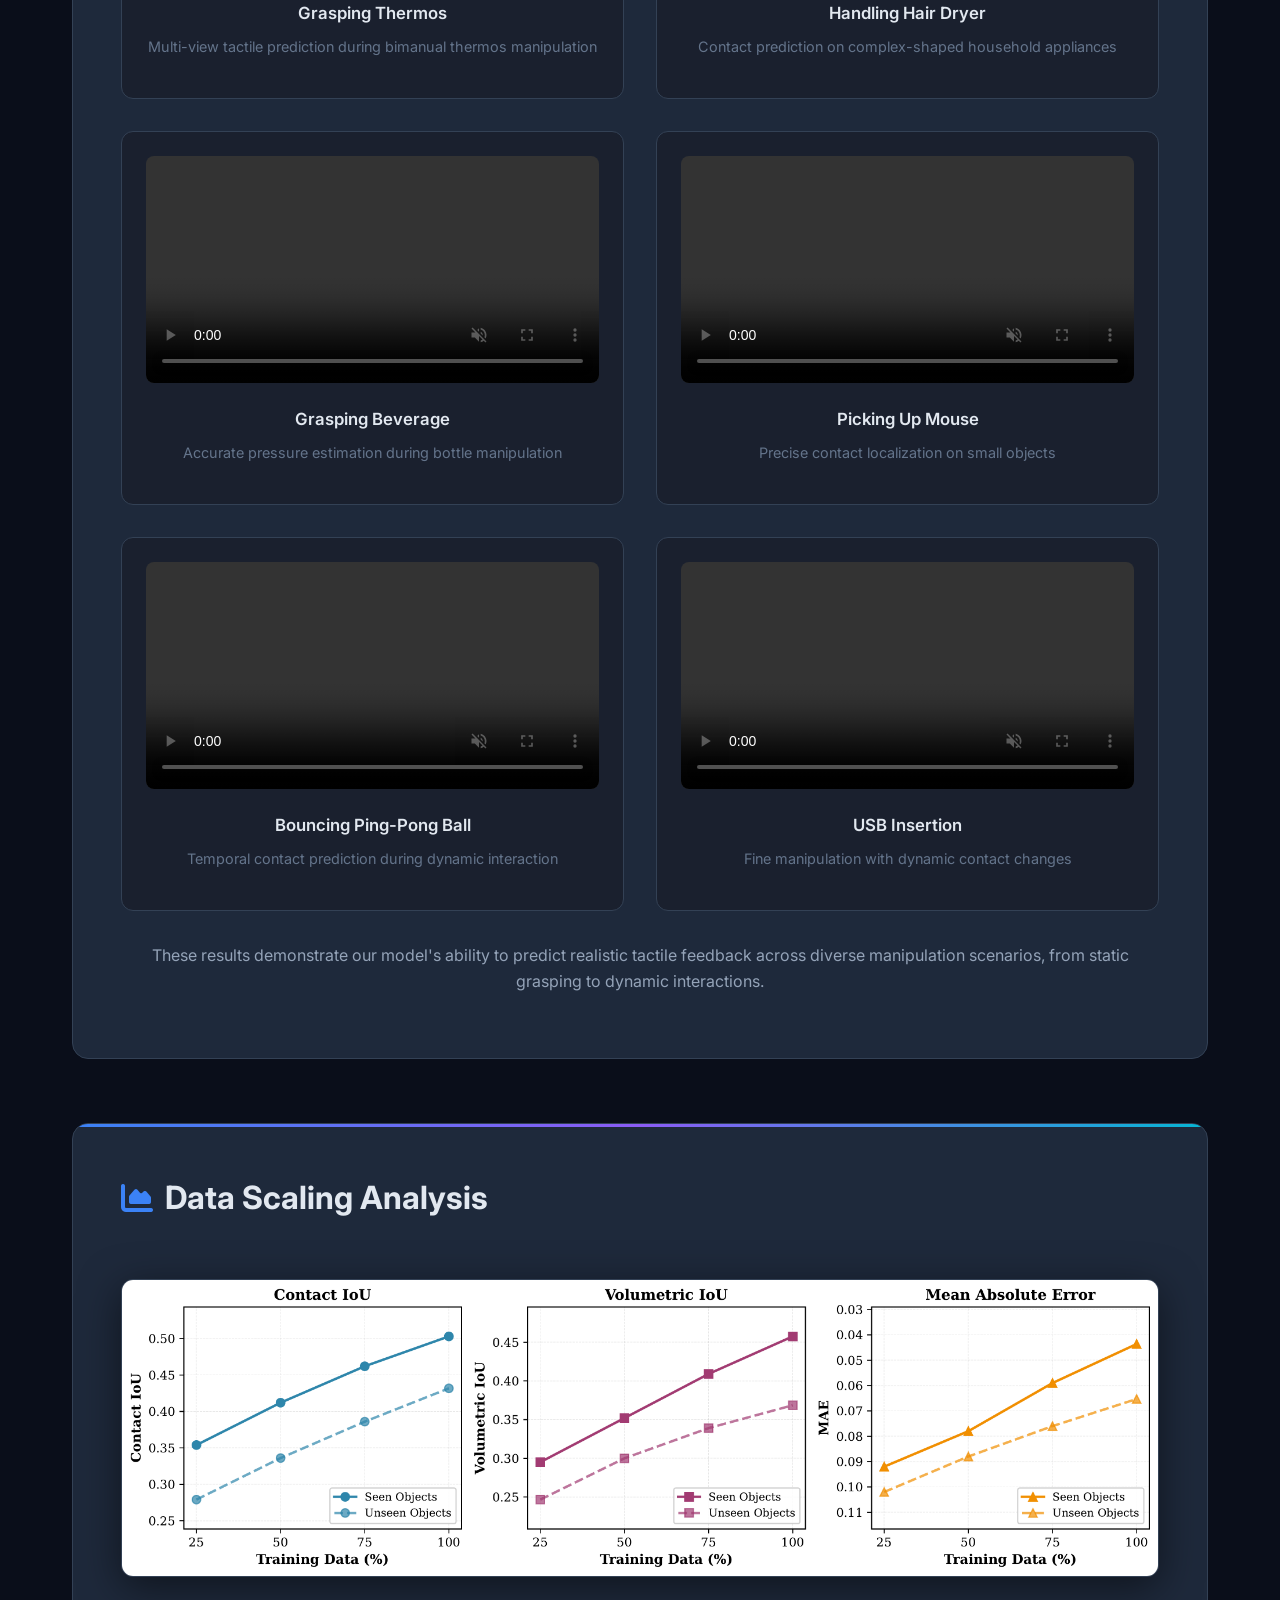
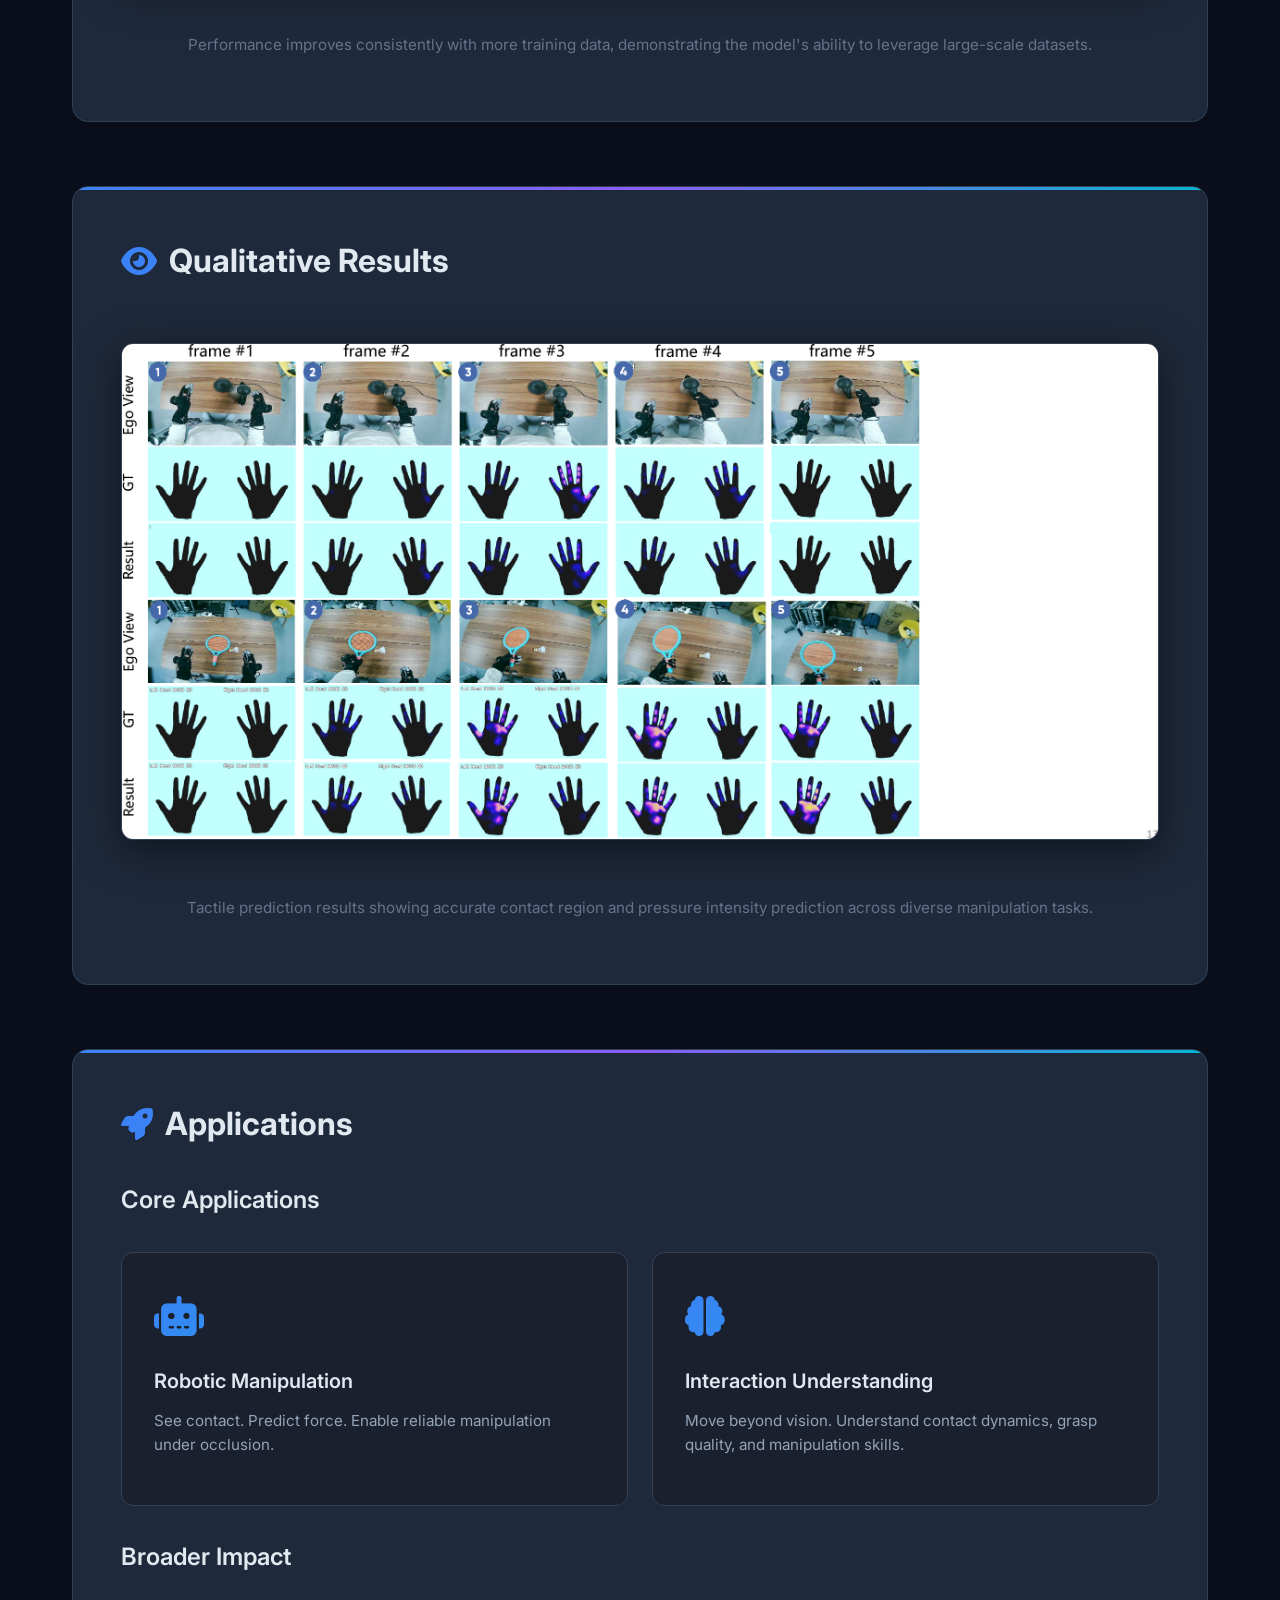
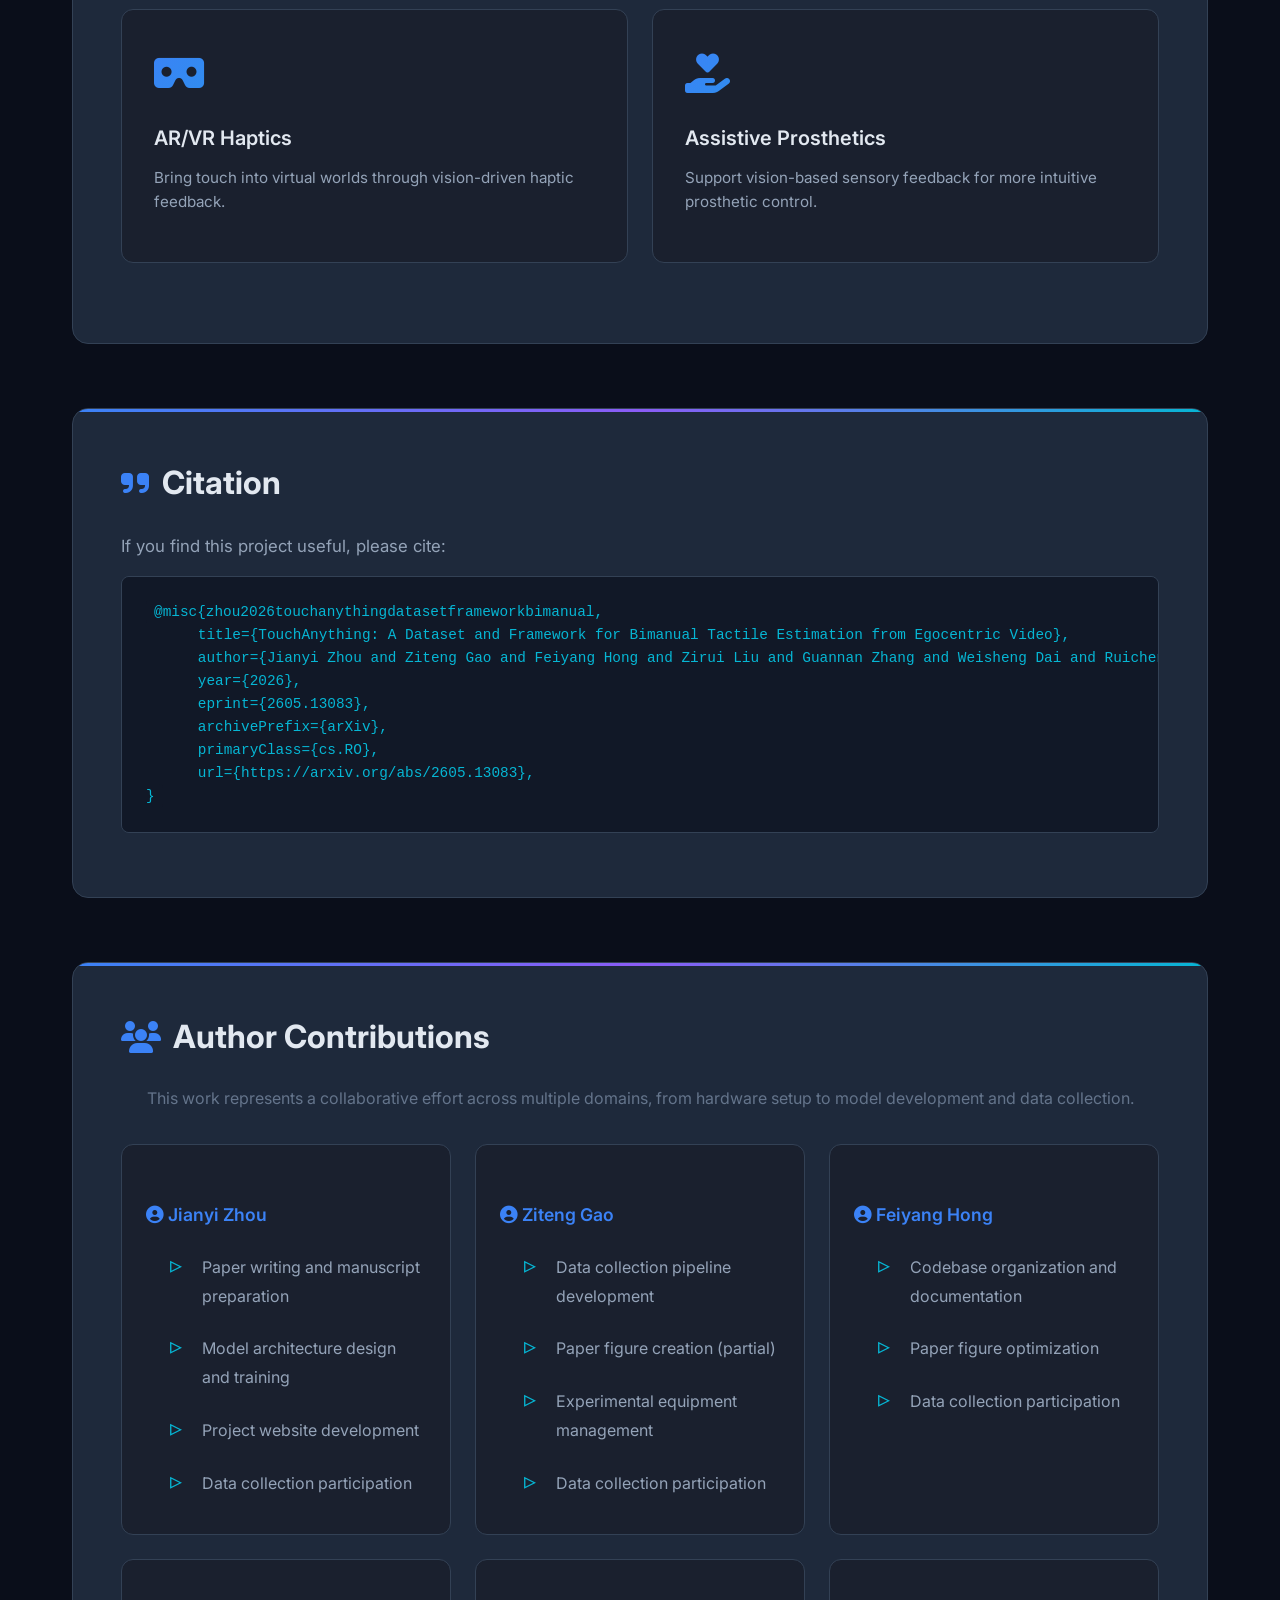
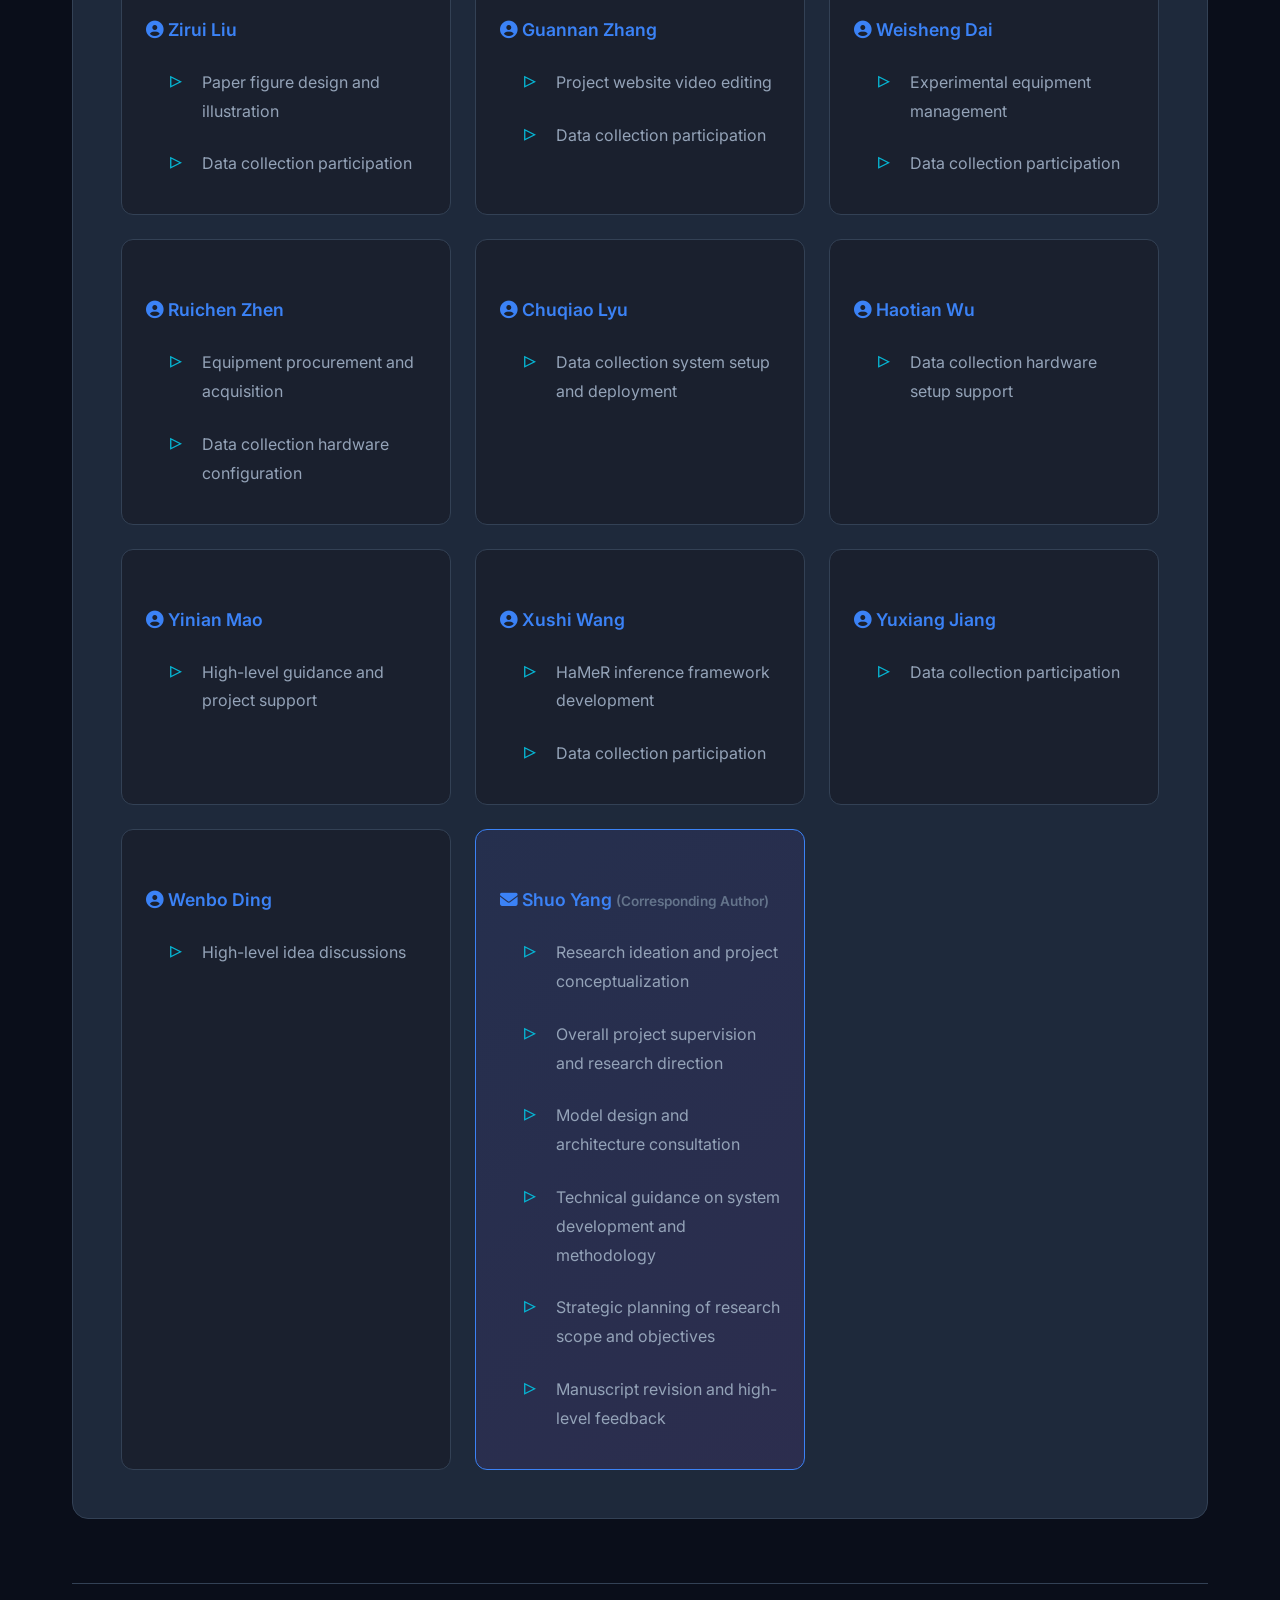
==== commit ab296a0b: "update" ====
--- a/index.html
+++ b/index.html
@@ -38,6 +38,8 @@
   <meta name="citation_author" content="Wenbo Ding">
   <meta name="citation_author" content="Shuo Yang">
   <meta name="citation_publication_date" content="2026">
+  <meta name="citation_arxiv_id" content="2605.13083">
+  <meta name="citation_pdf_url" content="https://arxiv.org/pdf/2605.13083">
   
   <title>TouchAnything | Multi-View Tactile Prediction</title>
   
@@ -1155,17 +1157,21 @@
       </section>
     
     <!-- Citation -->
-    <!-- <section class="fade-in">
+    <section class="fade-in">
       <h2><i class="fas fa-quote-right"></i> Citation</h2>
-      <pre><code>@article{touchanything2026,
-  title={TouchAnything: A Dataset and Framework for Bimanual Tactile Estimation from Egocentric Video},
-  author={Jianyi Zhou\textsuperscript{1}, Ziteng Gao\textsuperscript{1}, Feiyang Hong\textsuperscript{1}, Zirui Liu\textsuperscript{1}, Guannan Zhang\textsuperscript{1}, Weisheng Dai\textsuperscript{1}, Ruichen Zhen\textsuperscript{2}, Chuqiao Lyu\textsuperscript{3}, Haotian Wu\textsuperscript{2}, Yinian Mao\textsuperscript{2}, Xushi Wang\textsuperscript{1}, Yuxiang Jiang\textsuperscript{1}, Wenbo Ding\textsuperscript{3}, Shuo Yang\textsuperscript{1,✉}},
-  journal={Technical Report},
-  year={2026},
-  institution={\textsuperscript{1}Harbin Institute of Technology, Shenzhen, \textsuperscript{2}Meituan Academy of Robotics, \textsuperscript{3}Tsinghua Shenzhen International Graduate School, Tsinghua University},
-  note={\textsuperscript{✉}Corresponding author}
+      <p style="color: var(--text-secondary); margin-bottom: 1rem;">
+        If you find this project useful, please cite:
+      </p>
+      <pre><code>@misc{zhou2026touchanythingdatasetframeworkbimanual,
+      title={TouchAnything: A Dataset and Framework for Bimanual Tactile Estimation from Egocentric Video}, 
+      author={Jianyi Zhou and Ziteng Gao and Feiyang Hong and Zirui Liu and Guannan Zhang and Weisheng Dai and Ruichen Zhen and Chuqiao Lyu and Haotian Wu and Yinian Mao and Xushi Wang and Yuxiang Jiang and Wenbo Ding and Shuo Yang},
+      year={2026},
+      eprint={2605.13083},
+      archivePrefix={arXiv},
+      primaryClass={cs.RO},
+      url={https://arxiv.org/abs/2605.13083}, 
 }</code></pre>
-    </section> -->
+    </section>
     
     <!-- Author Contributions -->
     <section class="fade-in">
